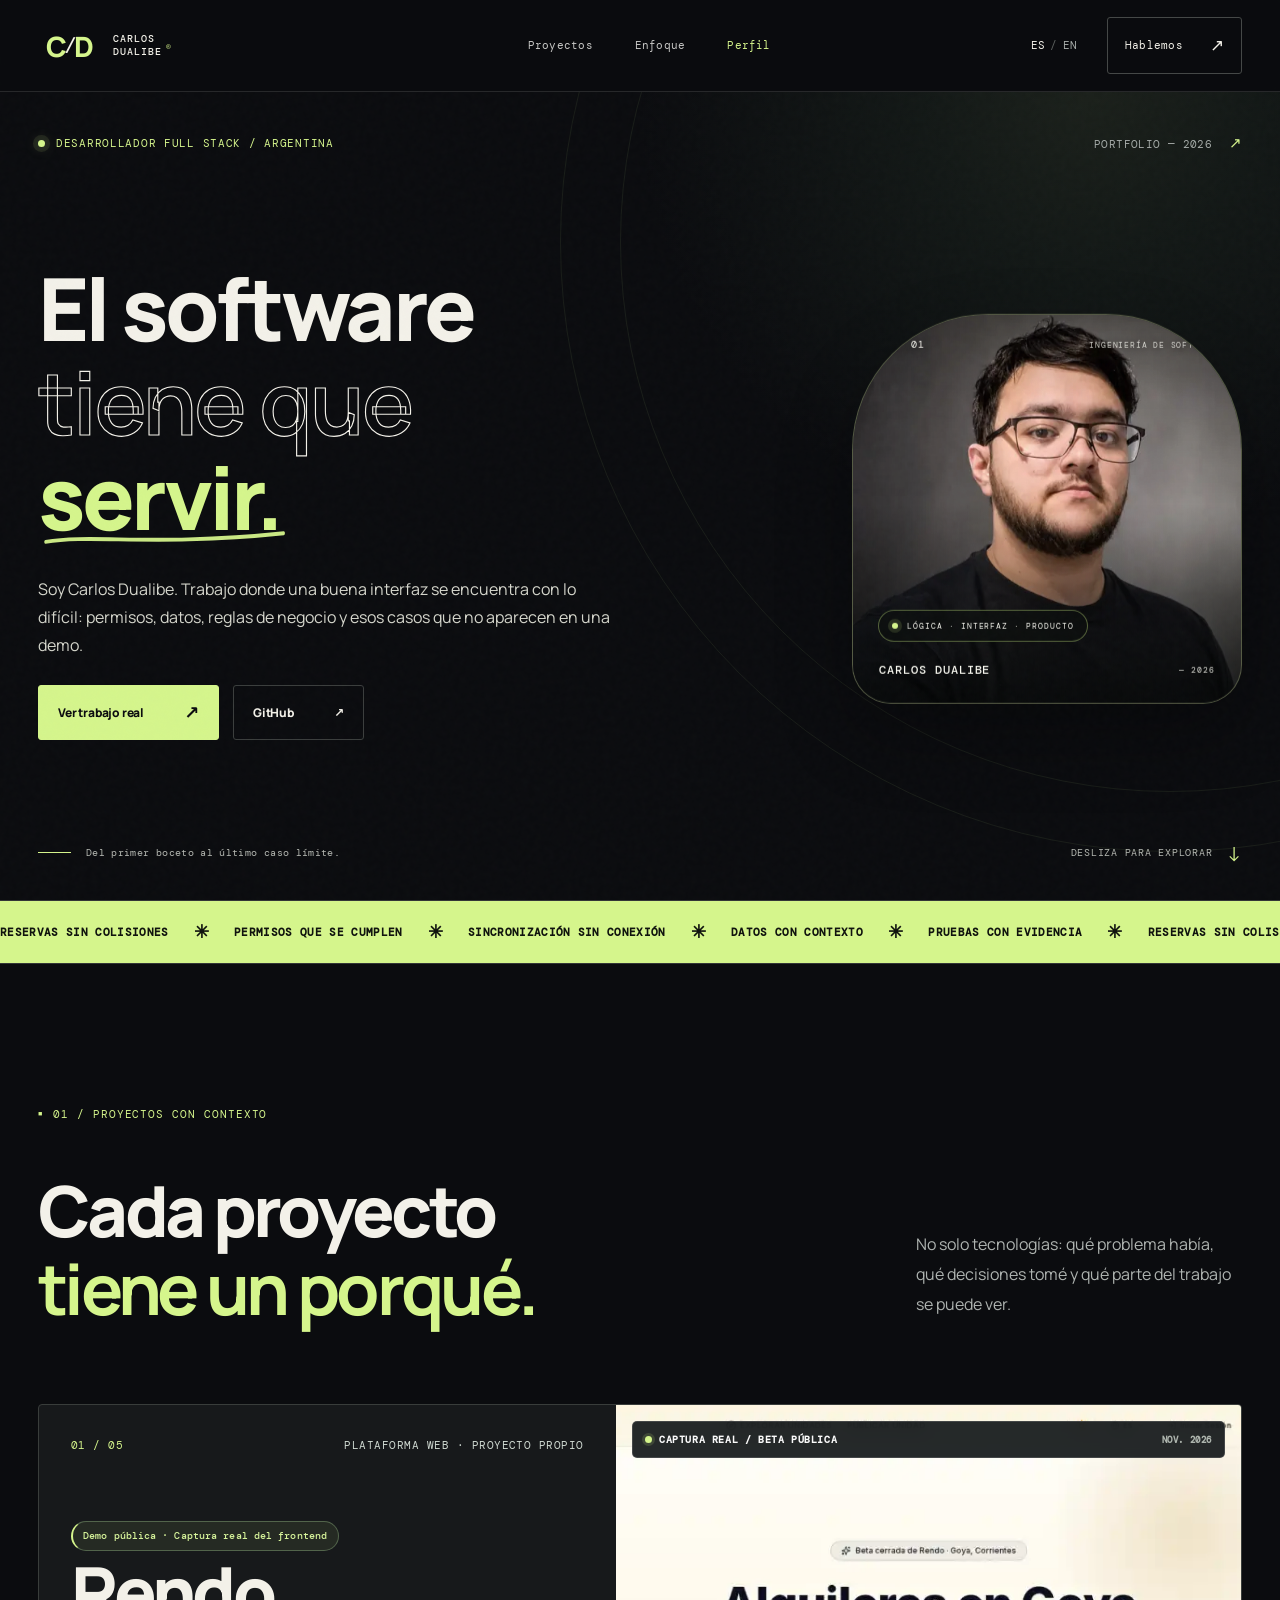
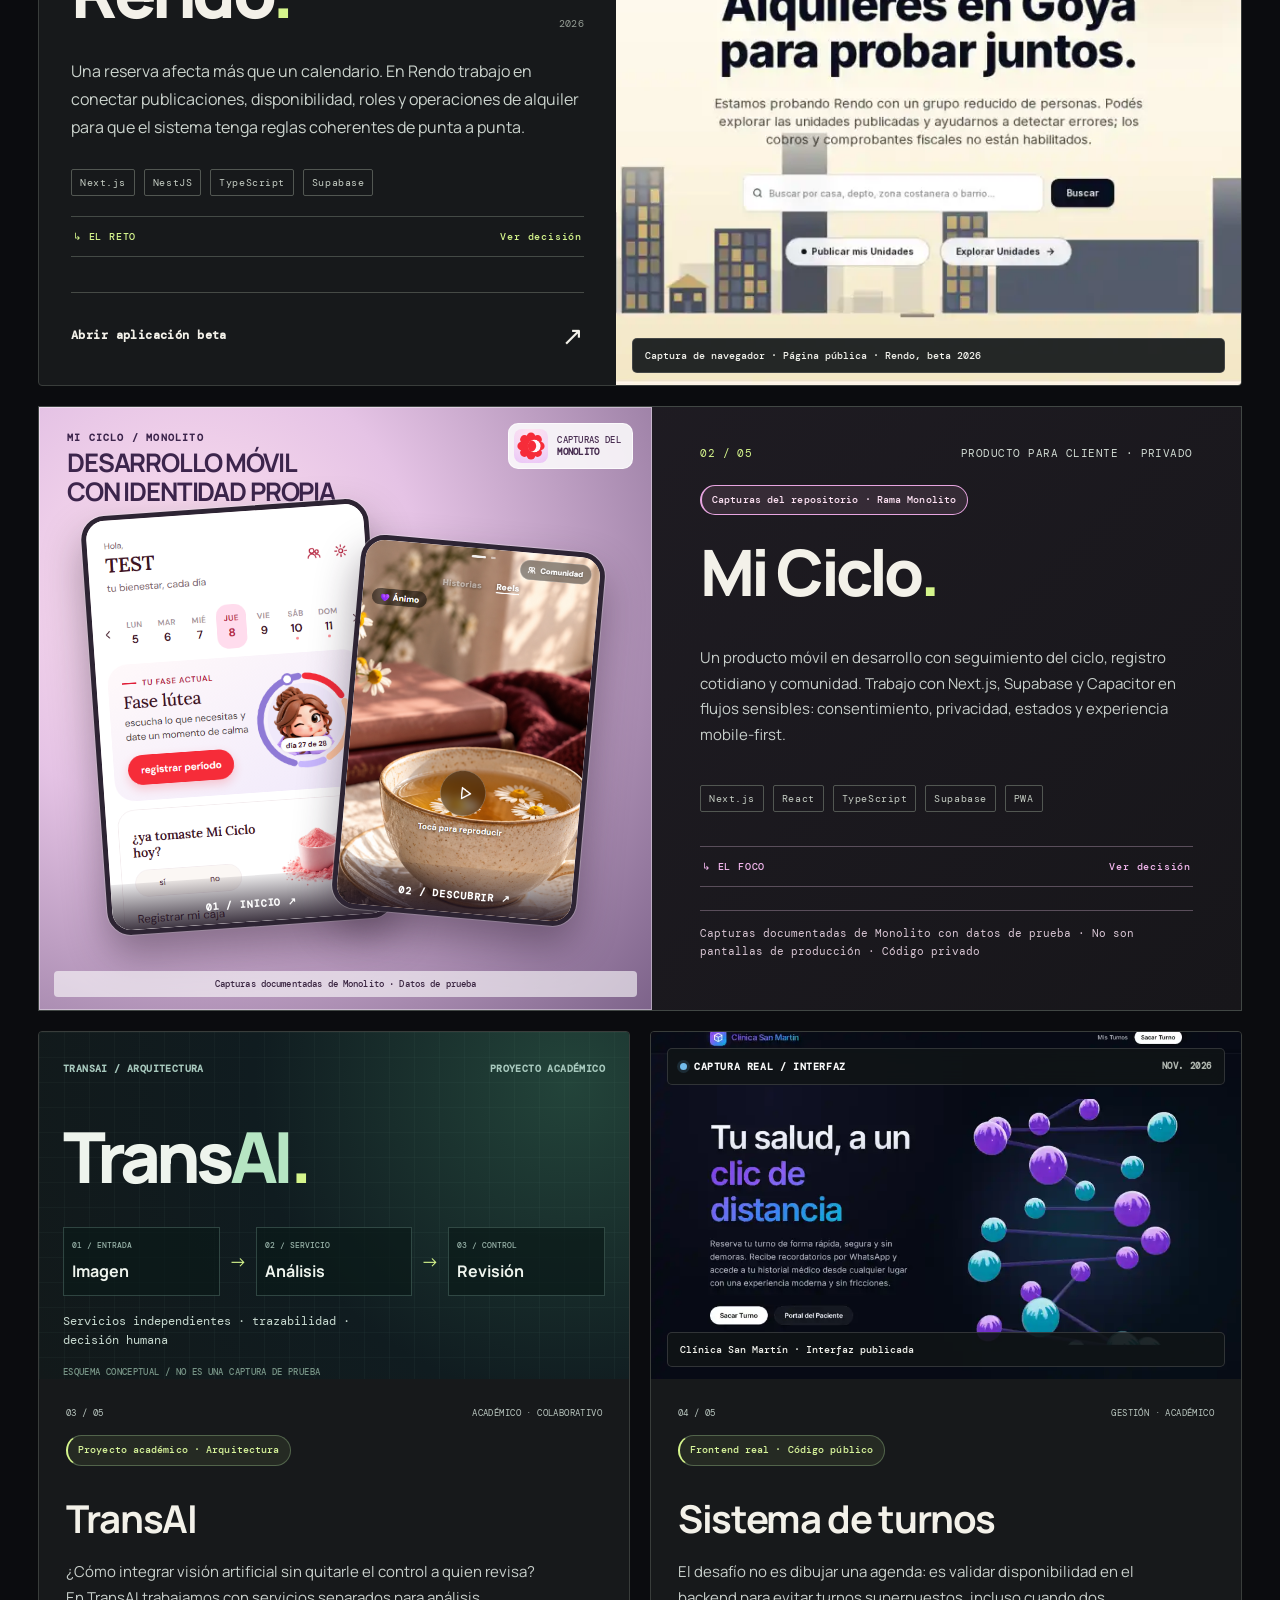
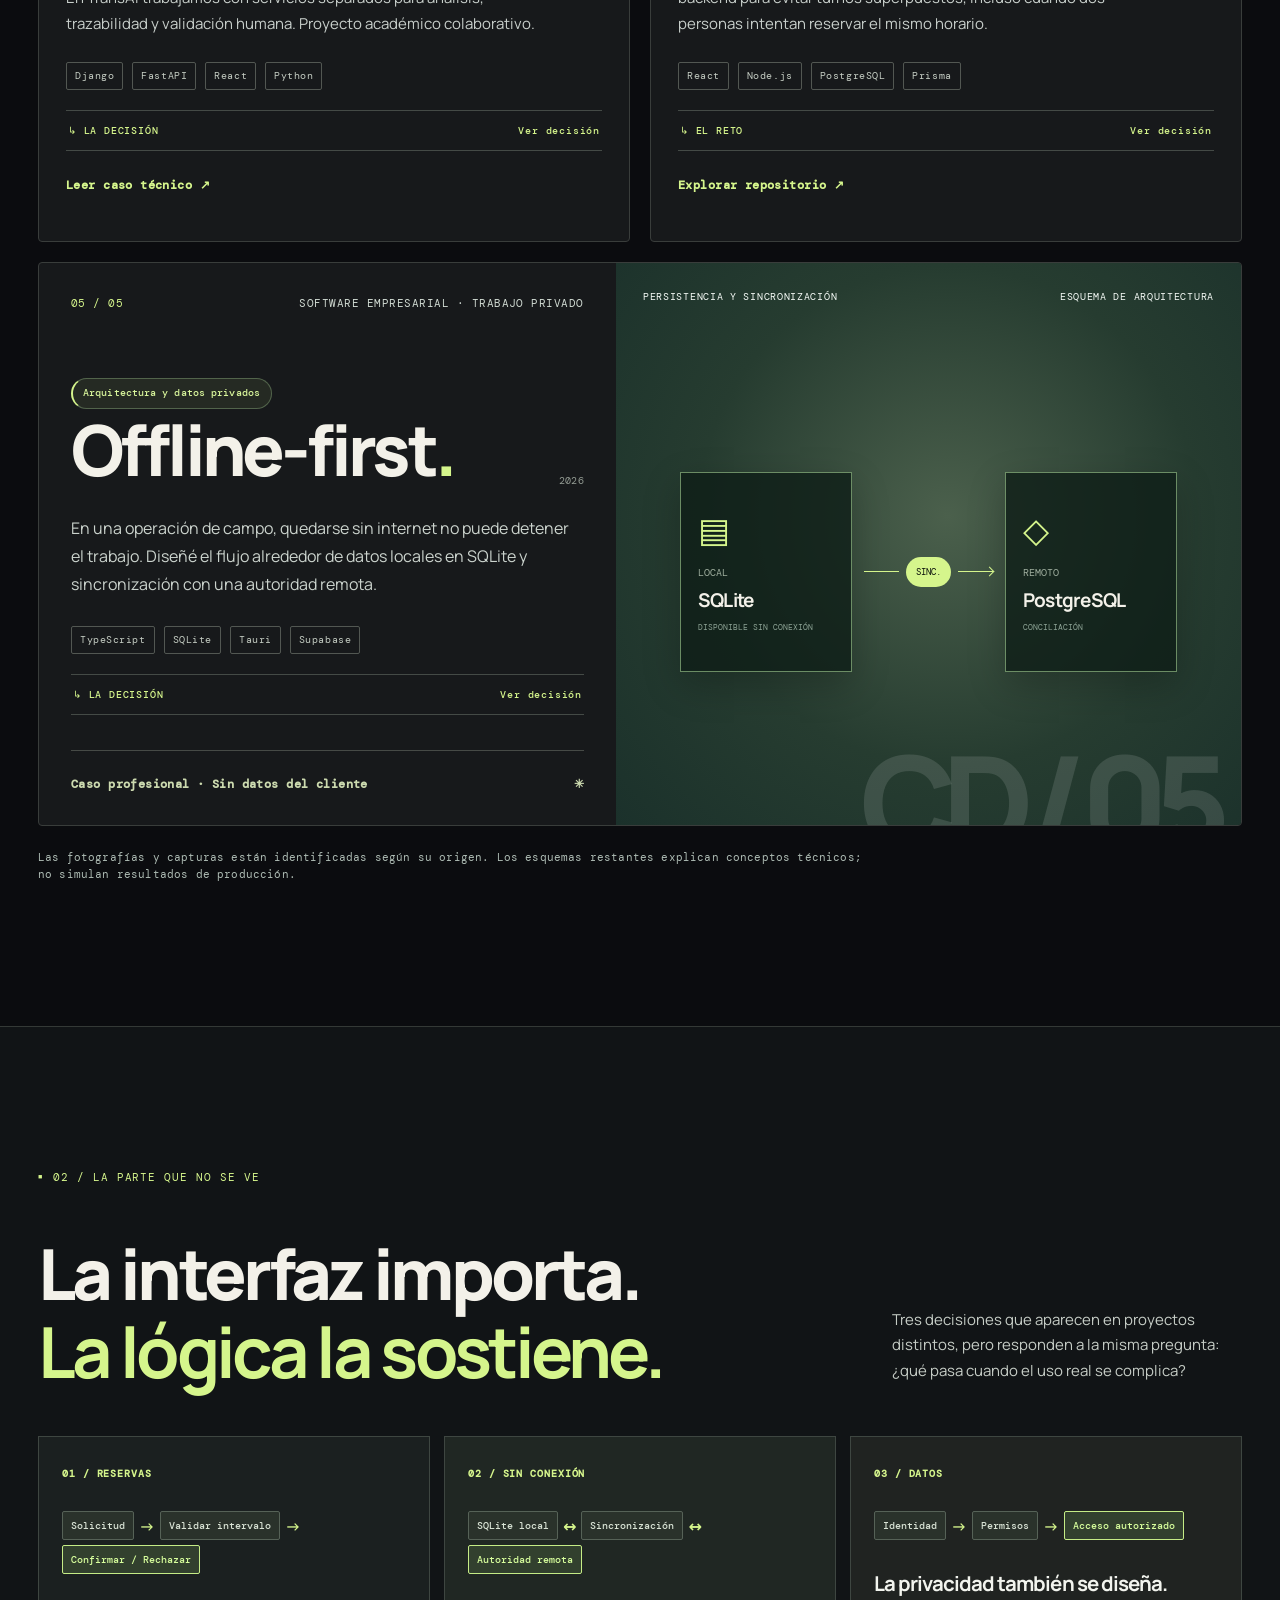
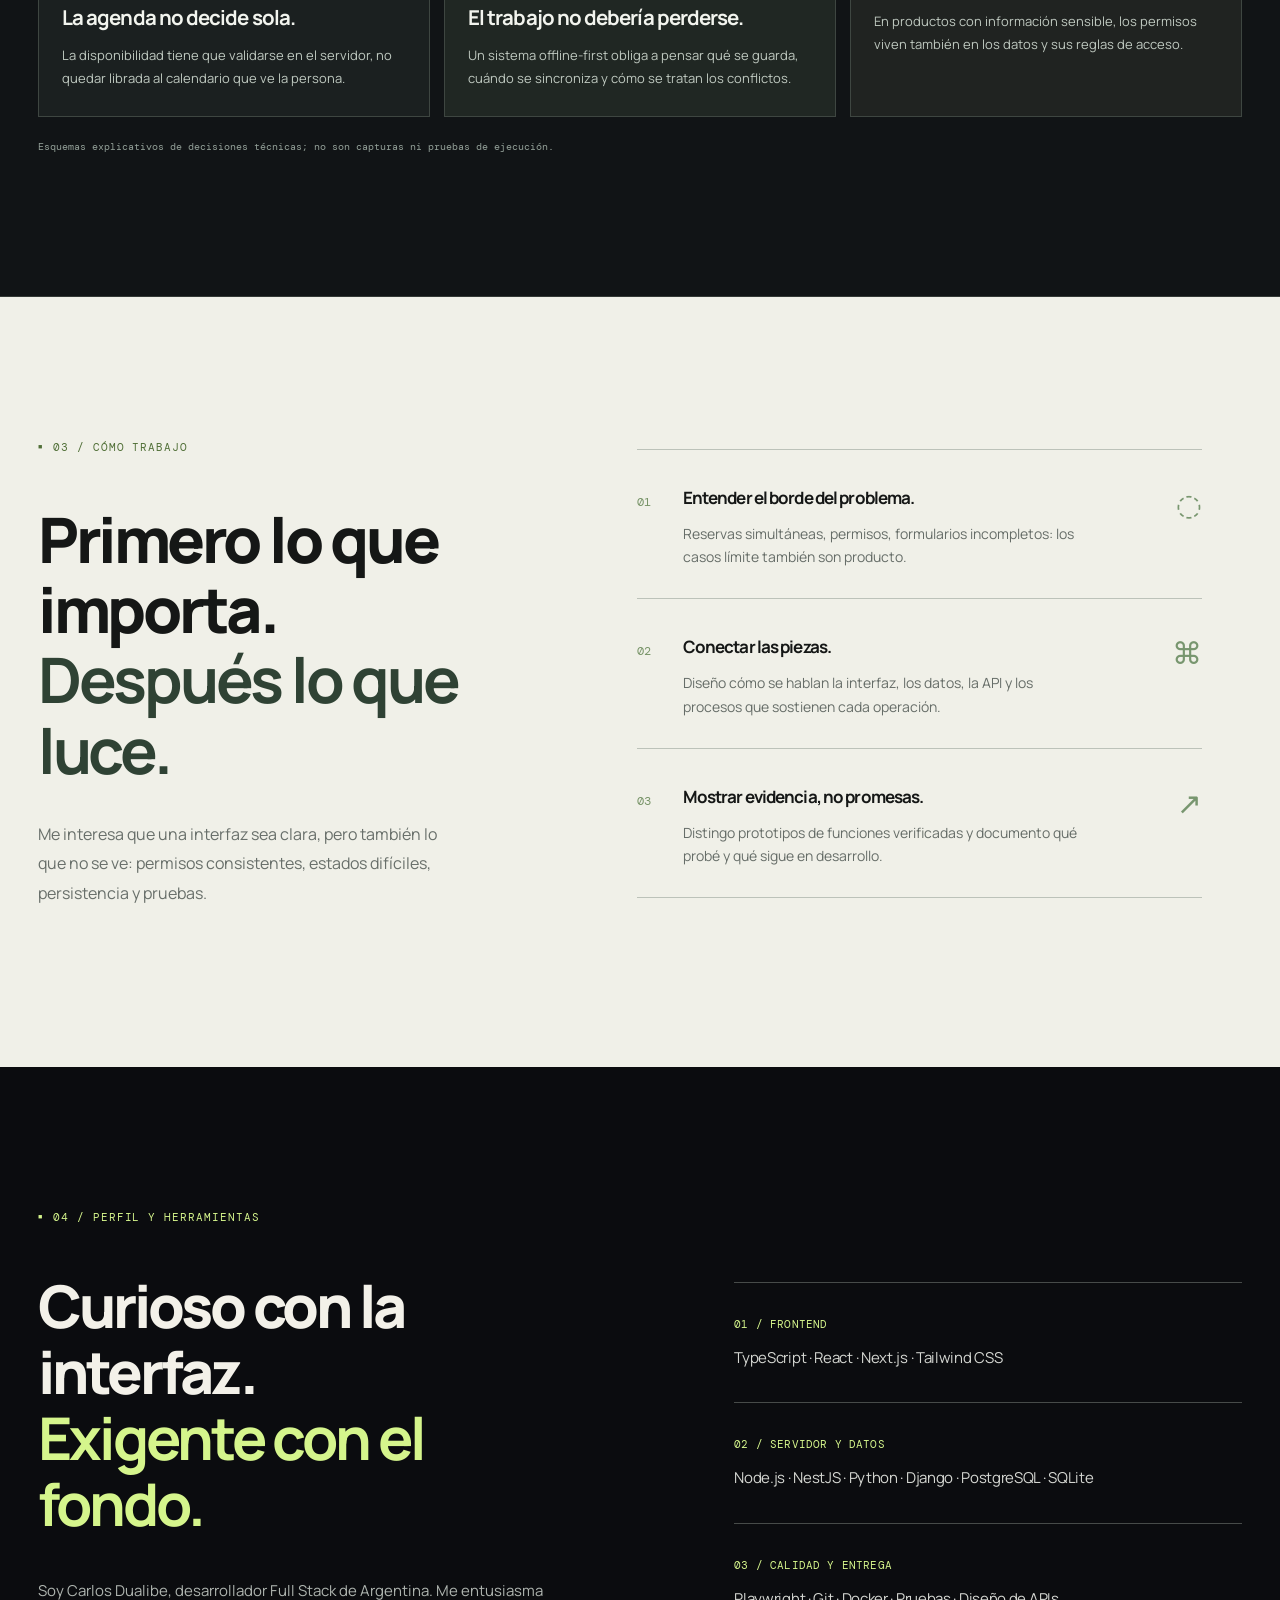
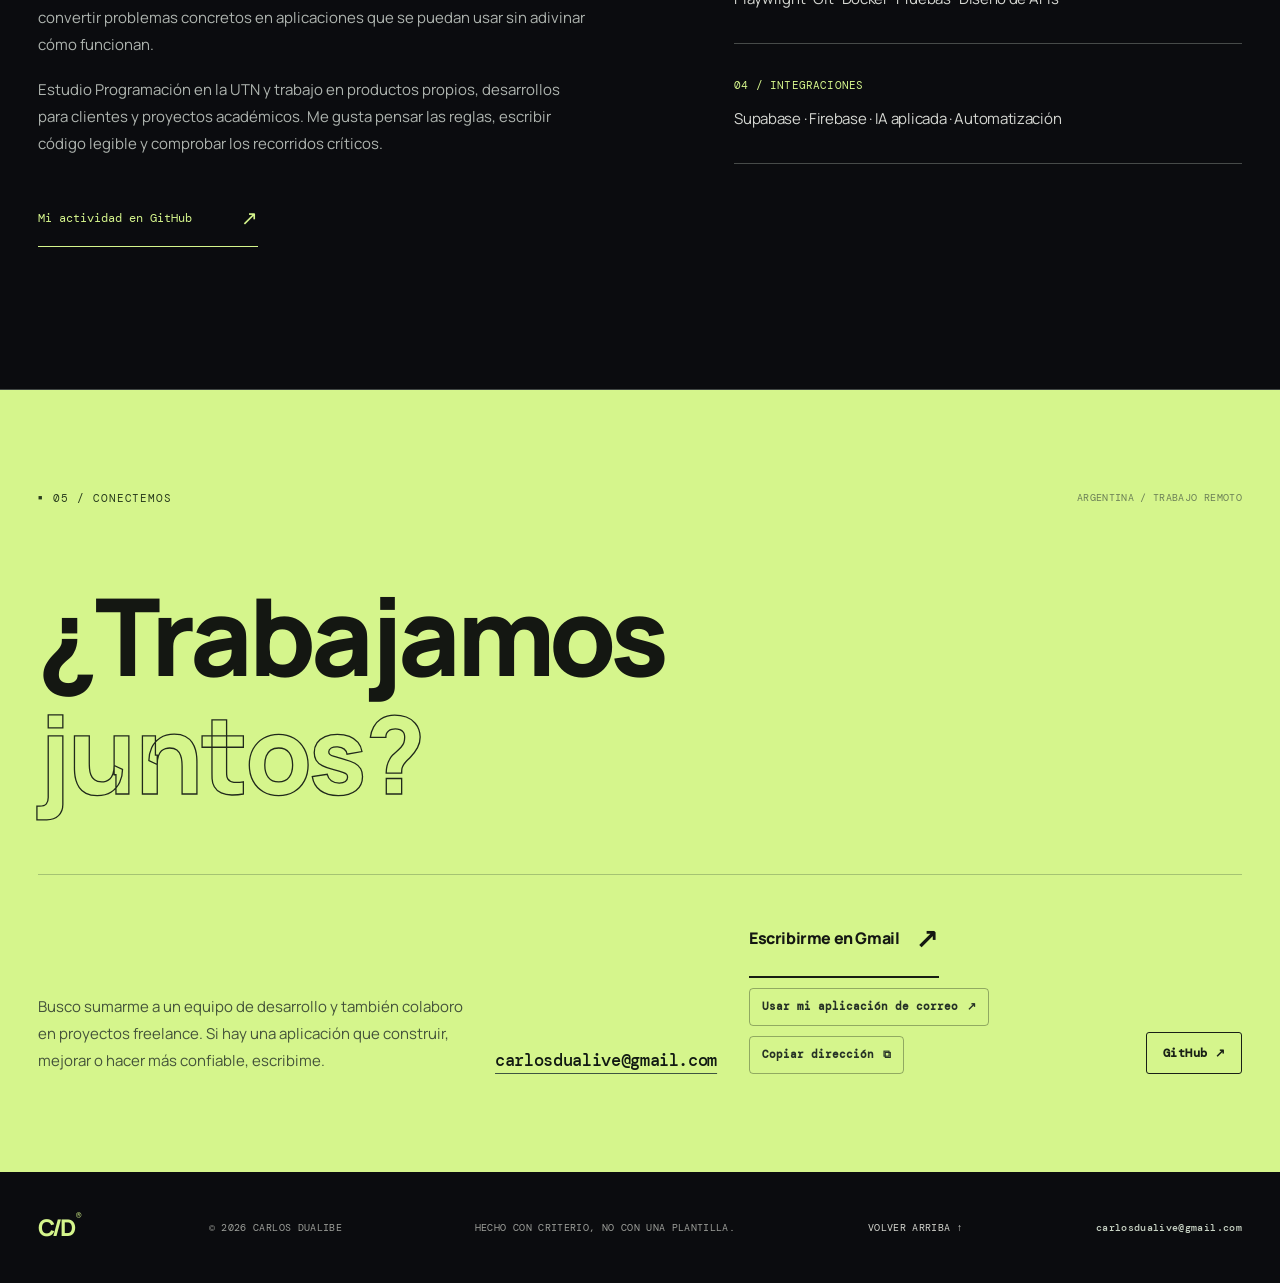
==== index.html @ 102178f0 "fix(contact): Gmail web compose with mail app and copy email fallbacks" ====
<!doctype html>
<html lang="es">
<head>
<meta charset="utf-8"/>
<meta content="width=device-width, initial-scale=1.0" name="viewport"/>
<meta content="#0b0c0f" name="theme-color"/>
<meta content="Carlos Dualibe — Desarrollador de software Full Stack. Diseño y construyo sistemas web, plataformas de negocio e integraciones de IA con atención a los detalles." name="description"/>
<meta content="website" property="og:type"/>
<meta content="es_AR" property="og:locale"/>
<meta content="Carlos Dualibe — Software, diseño y sistemas" property="og:title"/>
<meta content="Full Stack Developer. Transformo problemas complejos en productos digitales claros, sólidos y útiles." property="og:description"/>
<meta content="https://carlos-dualibe.vercel.app/assets/og-card.svg" property="og:image"/><meta content="Carlos Dualibe · Full Stack Developer" property="og:site_name"/><meta content="https://carlos-dualibe.vercel.app" property="og:url"/>
<meta content="summary_large_image" name="twitter:card"/>
<meta content="dark" name="color-scheme"/>
<title>Carlos Dualibe® — Desarrollador Full Stack</title>
<link href="/assets/favicon.svg" rel="icon" type="image/svg+xml"/>
<link href="https://fonts.googleapis.com" rel="preconnect"/>
<link crossorigin="" href="https://fonts.gstatic.com" rel="preconnect"/>
<link href="https://fonts.googleapis.com/css2?family=DM+Mono:wght@400;500&amp;family=Manrope:wght@400;500;600;700;800&amp;display=swap" rel="stylesheet"/>
<link href="/styles.css" rel="stylesheet"/>
<script type="application/ld+json">{"@context":"https://schema.org","@type":"Person","name":"Carlos Dualibe","jobTitle":"Desarrollador Full Stack","url":"https://carlos-dualibe.vercel.app","sameAs":["https://github.com/yttuD"],"knowsAbout":["TypeScript","React","Next.js","Node.js","Python","PostgreSQL","Automatización","Inteligencia artificial aplicada"],"email":"mailto:carlosdualive@gmail.com","description":"Desarrollador Full Stack en Argentina, disponible para empleo remoto y proyectos freelance."}</script>
<link href="https://carlos-dualibe.vercel.app" rel="canonical"/></head>
<body>
<a class="skip-link" data-i18n="a11y.skip" href="#main">Saltar al contenido</a>
<div aria-hidden="true" class="grain"></div>
<div aria-hidden="true" class="progress"><div id="progressFill"></div></div>
<header class="site-header" id="top">
<a aria-label="Carlos Dualibe, ir al inicio" data-i18n-aria-label="a11y.home" class="brand" href="#inicio"><span class="brand-glyph">C<span class="brand-cut">/</span>D</span><span class="brand-label">CARLOS<br/>DUALIBE<span class="brand-dot">®</span></span></a>
<nav aria-label="Navegación principal" data-i18n-aria-label="a11y.mainNav" class="desktop-nav"><a data-i18n="nav.work" href="#proyectos">Proyectos</a><a data-i18n="nav.approach" href="#enfoque">Enfoque</a><a data-i18n="nav.about" href="#perfil">Perfil</a></nav>
<div class="header-actions"><button aria-label="Switch language to English" class="lang-switch" id="languageToggle" type="button"><span id="currentLang">ES</span><span class="lang-divider">/</span><span id="otherLang">EN</span></button><a class="header-cta" href="#contacto"><span data-i18n="nav.contact">Hablemos</span><span aria-hidden="true">↗</span></a><button aria-controls="mobileNav" aria-expanded="false" aria-label="Abrir menú" class="mobile-menu" id="mobileToggle"><span></span><span></span></button></div>
<nav aria-label="Navegación móvil" data-i18n-aria-label="a11y.mobileNav" class="mobile-nav" id="mobileNav" inert=""><a data-i18n="nav.work" href="#proyectos">Proyectos</a><a data-i18n="nav.approach" href="#enfoque">Enfoque</a><a data-i18n="nav.about" href="#perfil">Perfil</a><a data-i18n="nav.contact" href="#contacto">Hablemos</a></nav>
</header>
<main id="main">
<section aria-labelledby="hero-title" class="hero" id="inicio">
<div aria-hidden="true" class="hero-background"><div class="radial-beam"></div><div class="orbital-line orbit-one"></div><div class="orbital-line orbit-two"></div></div>
<div class="hero-topline"><span class="eyebrow"><span class="signal-dot"></span><span data-i18n="hero.kicker">FULL STACK DEVELOPER / ARGENTINA</span></span><span class="hero-index">PORTFOLIO — 2026 <span class="line-decoration">↗</span></span></div>
<div class="hero-core">
<div class="hero-copy"><h1 id="hero-title"><span class="line-clip"><span data-i18n="hero.line1">El software</span></span><span class="line-clip"><span class="hollow" data-i18n="hero.line2">tiene que</span></span><span class="line-clip"><span class="highlight-word"><span data-i18n="hero.line3">servir.</span><svg aria-hidden="true" preserveaspectratio="none" viewbox="0 0 490 32"><path d="M5 19 C100 9 228 25 487 8"></path></svg></span></span></h1><p class="hero-description" data-i18n="hero.desc">Soy Carlos Dualibe. Trabajo donde una buena interfaz se encuentra con lo difícil: permisos, datos, reglas de negocio y esos casos que no aparecen en una demo.</p><div class="hero-buttons"><a class="button button-lime" href="#proyectos"><span data-i18n="hero.cta">Ver trabajo real</span><span aria-hidden="true" class="button-icon">↗</span></a><a class="button button-quiet" href="https://github.com/yttuD" rel="noopener noreferrer" target="_blank"><span>GitHub</span><span aria-hidden="true">↗</span></a></div></div>
<div aria-label="Retrato de Carlos Dualibe" data-i18n-aria-label="a11y.portrait" class="hero-art portrait-hero">
<div aria-hidden="true" class="portrait-grid"></div>
<img alt="Retrato profesional de Carlos Dualibe, con lentes y barba, sobre fondo gris oscuro" data-i18n-alt="a11y.portraitAlt" class="portrait-photo" decoding="async" fetchpriority="high" height="675" src="/assets/carlos-dualibe.webp" width="540"/>
<div aria-hidden="true" class="portrait-shade"></div>
<div class="portrait-id"><span>CD / 01</span><span data-i18n="hero.engineering">SOFTWARE ENGINEER</span></div>
<div class="portrait-tag"><span aria-hidden="true" class="portrait-tag-led"></span><span data-i18n="hero.portrait">LÓGICA · INTERFAZ · PRODUCTO</span></div>
<div class="portrait-index">CARLOS DUALIBE <span>— 2026</span></div>
</div>
</div>
<div class="hero-footer"><span class="hero-footnote"><span class="tiny-line"></span><span data-i18n="hero.footer">Del primer boceto al último caso límite.</span></span><a aria-label="Desplazarse a proyectos" data-i18n-aria-label="a11y.scroll" class="scroll-cue" href="#proyectos"><span data-i18n="hero.scroll">DESLIZA PARA EXPLORAR</span><span class="scroll-arrow">↓</span></a></div>
</section>
<div aria-label="Tecnologías y áreas" data-i18n-aria-label="a11y.ticker" class="ticker"><div aria-hidden="true" class="ticker-track"><span data-i18n="ticker.bookings">RESERVAS SIN COLISIONES</span><i>✳</i><span data-i18n="ticker.permissions">PERMISOS QUE SE CUMPLEN</span><i>✳</i><span data-i18n="ticker.offline">SINCRONIZACIÓN OFFLINE</span><i>✳</i><span data-i18n="ticker.context">DATOS CON CONTEXTO</span><i>✳</i><span data-i18n="ticker.evidence">PRUEBAS CON EVIDENCIA</span><i>✳</i><span data-i18n="ticker.bookings">RESERVAS SIN COLISIONES</span><i>✳</i><span data-i18n="ticker.permissions">PERMISOS QUE SE CUMPLEN</span><i>✳</i><span data-i18n="ticker.offline">SINCRONIZACIÓN OFFLINE</span><i>✳</i><span data-i18n="ticker.context">DATOS CON CONTEXTO</span><i>✳</i><span data-i18n="ticker.evidence">PRUEBAS CON EVIDENCIA</span></div></div>
<section aria-labelledby="work-title" class="section work-section" id="proyectos"><div class="section-heading" data-reveal=""><div class="section-overline"><span class="square-symbol">■</span> <span data-i18n="work.kicker">01 / PROYECTOS CON CONTEXTO</span></div><div class="section-title-row"><h2 data-i18n="work.title" id="work-title">Cada proyecto<br/><em>tiene un porqué.</em></h2><p class="section-lead" data-i18n="work.intro">No solo tecnologías: qué problema había, qué decisiones tomé y qué parte del trabajo se puede ver.</p></div></div>
<div class="project-list">
<article class="feature-project project-rendo" data-reveal=""><div class="project-editorial"><div class="project-meta"><span class="project-n">01 / 05</span><span class="project-type" data-i18n="rendo.type">PLATAFORMA WEB · PROYECTO PROPIO</span></div><div class="project-body"><div class="evidence-label" data-i18n="rendo.evidence">Demo pública · Captura real del frontend</div><div class="project-headline"><h3>Rendo<span class="project-period">.</span></h3><span class="project-year">2026</span></div><p class="project-summary" data-i18n="rendo.desc">Una reserva afecta más que un calendario. En Rendo trabajo en conectar publicaciones, disponibilidad, roles y operaciones de alquiler para que el sistema tenga reglas coherentes de punta a punta.</p><div class="chip-row"><span>Next.js</span><span>NestJS</span><span>TypeScript</span><span>Supabase</span></div><details class="case-note"><summary><span data-i18n="case.challenge">↳ EL RETO</span> <span data-i18n="case.inspect">Ver decisión</span></summary><p data-i18n="case.rendo">Un alquiler cambia la disponibilidad del anuncio, pero no debe ocultar la unidad del catálogo. El calendario, los permisos y la operación necesitan hablar el mismo idioma.</p></details></div><a class="project-link" href="https://rendo-beta-web.vercel.app/es" rel="noopener noreferrer" target="_blank"><span data-i18n="project.visit">Abrir aplicación beta</span><span aria-hidden="true" class="link-arrow">↗</span></a></div><figure aria-label="Captura auténtica de la portada pública de Rendo beta, noviembre de 2026" data-i18n-aria-label="a11y.rendoFigure" class="project-visual live-screen live-rendo">
<div class="screen-topbar"><span class="live-dot"></span> <span data-i18n="rendo.live">VISTA REAL / BETA PÚBLICA</span> <span class="screen-date"><span data-i18n="screen.date">NOV 2026</span></span></div>
<a aria-label="Visitar la aplicación pública Rendo beta" data-i18n-aria-label="a11y.rendoLink" href="https://rendo-beta-web.vercel.app/es" rel="noopener noreferrer" target="_blank"><img alt="Captura de la portada de la beta pública de Rendo, plataforma de alquileres y propiedades" data-i18n-alt="a11y.rendoAlt" decoding="async" height="625" loading="lazy" src="/assets/rendo-beta-live.webp" width="1000"/></a>
<figcaption><span data-i18n="rendo.figcaption">Captura de navegador · Página pública ·</span> <span data-i18n="rendo.beta">Rendo, beta 2026</span></figcaption>
</figure></article>
<article class="wellness-feature" data-reveal=""><div aria-label="Dos capturas de interfaz de Mi Ciclo tomadas de la rama Monolito, no del prototipo anterior" data-i18n-aria-label="a11y.wellnessFigure" class="wellness-visual monolito-stage">
<div aria-hidden="true" class="monolito-backdrop"><span data-i18n="wellness.monolito">MI CICLO / MONOLITO</span><strong data-i18n="wellness.backdropTitle">DESARROLLO MÓVIL<br/>CON IDENTIDAD PROPIA</strong></div>
<a aria-label="Abrir captura real del inicio de Mi Ciclo en Monolito" data-i18n-aria-label="a11y.wellnessHome" class="monolito-device device-primary" href="/assets/mi-ciclo-monolito-home.png" rel="noopener noreferrer" target="_blank"><img alt="Captura del inicio de Mi Ciclo en la rama Monolito con fase del ciclo, registro diario y secciones de bienestar (datos de prueba)" data-i18n-alt="a11y.wellnessAlt" decoding="async" height="2000" loading="lazy" src="/assets/mi-ciclo-monolito-home.png" width="390"/><span class="screen-caption" data-i18n="wellness.screenHome">01 / INICIO ↗</span></a>
<a aria-label="Abrir captura real de la pantalla Descubrir de Mi Ciclo en Monolito" data-i18n-aria-label="a11y.wellnessDiscover" class="monolito-device device-secondary" href="/assets/mi-ciclo-monolito-descubrir.png" rel="noopener noreferrer" target="_blank"><img alt="Pantalla Descubrir de Mi Ciclo con un reel visual y navegación inferior" data-i18n-alt="a11y.wellnessDiscoverAlt" decoding="async" height="844" loading="lazy" src="/assets/mi-ciclo-monolito-descubrir.png" width="390"/><span class="screen-caption" data-i18n="wellness.screenDiscover">02 / DESCUBRIR ↗</span></a>
<div class="monolito-emblem"><img alt="" height="40" src="/assets/mi-ciclo-icon.svg" width="40"/><span><span data-i18n="wellness.photoLabel">CAPTURAS DEL</span><br/><b>MONOLITO</b></span></div>
<div class="monolito-caption" data-i18n="wellness.caption">Capturas documentadas de Monolito · Datos de prueba</div>
</div>
<div class="wellness-editorial"><div class="project-meta"><span class="project-n">02 / 05</span><span class="project-type" data-i18n="wellness.type">PRODUCTO PARA CLIENTE · PRIVADO</span></div><div class="evidence-label" data-i18n="wellness.evidence">Capturas del repositorio · Rama Monolito</div><h3 data-i18n="wellness.title">Mi Ciclo</h3><p data-i18n="wellness.desc">Un producto móvil en desarrollo con seguimiento del ciclo, registro cotidiano y comunidad. Trabajo con Next.js, Supabase y Capacitor en flujos sensibles: consentimiento, privacidad, estados y experiencia mobile-first.</p><div class="chip-row"><span>Next.js</span><span>React</span><span>TypeScript</span><span>Supabase</span><span>PWA</span></div><details class="case-note"><summary><span data-i18n="case.focus">↳ EL FOCO</span> <span data-i18n="case.inspect">Ver decisión</span></summary><p data-i18n="case.wellness">La experiencia móvil debe ser cálida, pero también respetar privacidad, consentimientos y la diferencia entre estimaciones del ciclo y diagnósticos.</p></details><p class="wellness-privacy" data-i18n="wellness.privacy">Capturas guardadas en Monolito con datos de prueba · No son pantallas de producción · Código privado</p></div>
</article><div class="project-split"><article class="compact-project project-transai" data-reveal=""><div aria-label="Diagrama explicativo de la arquitectura de TransAI: entrada visual, análisis y revisión humana; no es un resultado de detección" data-i18n-aria-label="a11y.transaiDiagram" class="compact-visual transai-architecture" role="img">
<div class="architecture-top"><span data-i18n="transai.archLabel">TRANSAI / ARQUITECTURA</span><span data-i18n="transai.academic">PROYECTO ACADÉMICO</span></div>
<div class="architecture-brand">Trans<span>AI</span><i>.</i></div>
<div class="architecture-flow"><div><small data-i18n="transai.inputLabel">01 / ENTRADA</small><strong data-i18n="transai.input">Imagen</strong></div><span aria-hidden="true">→</span><div><small data-i18n="transai.serviceLabel">02 / SERVICIO</small><strong data-i18n="transai.analysis">Análisis</strong></div><span aria-hidden="true">→</span><div><small data-i18n="transai.reviewLabel">03 / CONTROL</small><strong data-i18n="transai.review">Revisión</strong></div></div>
<p data-i18n="transai.archDesc">Servicios independientes · trazabilidad · decisión humana</p>
<span class="architecture-footer" data-i18n="transai.archFooter">ESQUEMA CONCEPTUAL / SIN CAPTURAS DE PRUEBA</span>
</div><div class="compact-copy"><div class="project-meta"><span>03 / 05</span><span data-i18n="transai.type">ACADÉMICO · COLABORATIVO</span></div><div class="evidence-label" data-i18n="transai.evidence">Proyecto académico · Arquitectura</div><h3>TransAI</h3><p data-i18n="transai.desc">¿Cómo integrar visión artificial sin quitarle el control a quien revisa? En TransAI trabajamos con servicios separados para análisis, trazabilidad y validación humana. Proyecto académico colaborativo.</p><div class="chip-row"><span>Django</span><span>FastAPI</span><span>React</span><span>Python</span></div><details class="case-note"><summary><span data-i18n="case.choice">↳ LA DECISIÓN</span> <span data-i18n="case.inspect">Ver decisión</span></summary><p data-i18n="case.transai">Separar la inspección automatizada de la revisión humana y conservar trazabilidad del resultado, sin presentar las imágenes de ensayo como predicciones.</p></details><a class="mini-link" data-i18n="project.private" href="https://github.com/yttuD/Portfolio/blob/main/docs/CASE_STUDIES.md#transai" rel="noopener noreferrer" target="_blank">Leer caso técnico ↗</a></div></article>
<article class="compact-project project-turnos" data-reveal=""><figure aria-label="Captura auténtica del frontend público del sistema de turnos, noviembre de 2026" data-i18n-aria-label="a11y.turnosFigure" class="compact-visual live-screen live-turnos">
<div class="screen-topbar"><span class="live-dot"></span> <span data-i18n="turnos.live">VISTA REAL / FRONTEND</span> <span class="screen-date"><span data-i18n="screen.date">NOV 2026</span></span></div>
<a aria-label="Abrir la demostración pública del sistema de turnos" data-i18n-aria-label="a11y.turnosLink" href="https://clinica-san-martin-tpi-self.vercel.app/" rel="noopener noreferrer" target="_blank"><img alt="Captura de la interfaz real del sistema de turnos Clínica San Martín: portada oscura, texto de reserva y visualización tridimensional" data-i18n-alt="a11y.turnosAlt" decoding="async" height="625" loading="lazy" src="/assets/turnos-frontend-live.webp" width="1000"/></a>
<figcaption data-i18n="turnos.caption">Clínica San Martín · Frontend desplegado</figcaption>
</figure><div class="compact-copy"><div class="project-meta"><span>04 / 05</span><span data-i18n="turnos.type">GESTIÓN · ACADÉMICO</span></div><div class="evidence-label" data-i18n="turnos.evidence">Frontend real · Código público</div><h3 data-i18n="turnos.title">Sistema de turnos</h3><p data-i18n="turnos.desc">El desafío no es dibujar una agenda: es validar disponibilidad en el backend para evitar turnos superpuestos, incluso cuando dos personas intentan reservar el mismo horario.</p><div class="chip-row"><span>React</span><span>Node.js</span><span>PostgreSQL</span><span>Prisma</span></div><details class="case-note"><summary><span data-i18n="case.challenge">↳ EL RETO</span> <span data-i18n="case.inspect">Ver decisión</span></summary><p data-i18n="case.turnos">No basta con mostrar espacios libres: el servidor debe rechazar una reserva cuando existe un solapamiento con otro turno.</p></details><a class="mini-link" href="https://github.com/yttuD/clinica-san-martin-tpi" rel="noopener noreferrer" target="_blank"><span data-i18n="project.code">Explorar repositorio</span> ↗</a></div></article></div>
<article class="feature-project project-offline" data-reveal=""><div class="project-editorial"><div class="project-meta"><span class="project-n">05 / 05</span><span class="project-type" data-i18n="offline.type">SOFTWARE EMPRESARIAL · TRABAJO PRIVADO</span></div><div class="project-body"><div class="evidence-label" data-i18n="offline.evidence">Arquitectura y datos privados</div><div class="project-headline"><h3 data-i18n="offline.title">Offline-first<span class="project-period">.</span></h3><span class="project-year">2026</span></div><p class="project-summary" data-i18n="offline.desc">En una operación de campo, quedarse sin internet no puede detener el trabajo. Diseñé el flujo alrededor de datos locales en SQLite y sincronización con una autoridad remota.</p><div class="chip-row"><span>TypeScript</span><span>SQLite</span><span>Tauri</span><span>Supabase</span></div><details class="case-note"><summary><span data-i18n="case.choice">↳ LA DECISIÓN</span> <span data-i18n="case.inspect">Ver decisión</span></summary><p data-i18n="case.offline">Guardar el trabajo localmente y tratar la reconciliación remota como un problema de integridad de datos, no como un botón de actualizar.</p></details></div><span class="project-link private-project-link"><span data-i18n="offline.privacy">Caso profesional · Sin datos del cliente</span><span aria-hidden="true">✳</span></span></div><div aria-label="Diagrama conceptual de sincronización offline-first" data-i18n-aria-label="a11y.offlineDiagram" class="project-visual visual-offline"><div class="visual-caption"><span data-i18n="offline.topLabel">PERSISTENCIA Y SINCRONIZACIÓN</span><span data-i18n="offline.diagramLabel">ESQUEMA DE ARQUITECTURA</span></div><div class="sync-diagram"><div class="sync-node node-local"><div class="node-icon">▤</div><span>LOCAL</span><b>SQLite</b><small data-i18n="offline.available">AVAILABLE OFFLINE</small></div><div class="sync-arrows"><span class="sync-line"></span><span class="sync-pill" data-i18n="offline.sync">SYNC</span><span class="sync-line"></span></div><div class="sync-node node-cloud"><div class="node-icon">◇</div><span data-i18n="offline.remote">REMOTE</span><b>PostgreSQL</b><small data-i18n="offline.reconciliation">RECONCILIATION</small></div></div><div class="visual-watermark">CD / 05</div></div></article></div>
<p class="work-disclaimer" data-i18n="work.disclaimer">Las fotografías y capturas están identificadas según su origen. Los esquemas restantes explican conceptos técnicos; no simulan resultados de producción.</p>
</section>
<section aria-labelledby="decisions-title" class="engineering-notes section" id="decisiones">
<div class="section-overline" data-reveal=""><span class="square-symbol">■</span> <span data-i18n="decisions.kicker">02 / LA PARTE QUE NO SE VE</span></div>
<div class="engineering-header" data-reveal=""><h2 data-i18n="decisions.title" id="decisions-title">La interfaz importa.<br/><em>La lógica la sostiene.</em></h2><p data-i18n="decisions.intro">Tres decisiones que aparecen en proyectos distintos, pero responden a la misma pregunta: ¿qué pasa cuando el uso real se complica?</p></div>
<div class="decision-grid">
<article class="decision-card" data-reveal=""><span class="decision-index" data-i18n="decision.bookingsIndex">01 / RESERVAS</span><div class="decision-diagram"><span data-i18n="decision.request">Solicitud</span><b>→</b><span data-i18n="decision.check">Validar intervalo</span><b>→</b><strong data-i18n="decision.confirm">Confirmar / Rechazar</strong></div><h3 data-i18n="decisions.one.title">La agenda no decide sola.</h3><p data-i18n="decisions.one.desc">La disponibilidad tiene que validarse en el servidor, no quedar librada al calendario que ve la persona.</p></article>
<article class="decision-card" data-reveal=""><span class="decision-index" data-i18n="decision.offlineIndex">02 / SIN CONEXIÓN</span><div class="decision-diagram"><span data-i18n="decision.localDB">SQLite local</span><b>↔</b><span data-i18n="decision.sync">Sincronización</span><b>↔</b><strong data-i18n="decision.remoteDB">Autoridad remota</strong></div><h3 data-i18n="decisions.two.title">El trabajo no debería perderse.</h3><p data-i18n="decisions.two.desc">Un sistema offline-first obliga a pensar qué se guarda, cuándo se sincroniza y cómo se tratan los conflictos.</p></article>
<article class="decision-card" data-reveal=""><span class="decision-index" data-i18n="decision.dataIndex">03 / DATOS</span><div class="decision-diagram"><span data-i18n="decision.identity">Identidad</span><b>→</b><span data-i18n="decision.permissions">Permisos</span><b>→</b><strong data-i18n="decision.authorized">Acceso autorizado</strong></div><h3 data-i18n="decisions.three.title">La privacidad también se diseña.</h3><p data-i18n="decisions.three.desc">En productos con información sensible, los permisos viven también en los datos y sus reglas de acceso.</p></article>
</div>
<p class="decision-footnote" data-i18n="decisions.note">Esquemas explicativos de decisiones técnicas; no son capturas ni pruebas de ejecución.</p>
</section><section aria-labelledby="approach-title" class="section approach-section" id="enfoque"><div class="approach-heading" data-reveal=""><div class="section-overline"><span class="square-symbol">■</span> <span data-i18n="approach.kicker">03 / CÓMO TRABAJO</span></div><h2 data-i18n="approach.title" id="approach-title">Primero lo que importa.<br/><em>Después lo que luce.</em></h2><p data-i18n="approach.desc">Me interesa que una interfaz sea clara, pero también lo que no se ve: permisos consistentes, estados difíciles, persistencia y pruebas.</p></div><div class="principles"><div class="principle" data-reveal=""><span class="principle-no">01</span><div class="principle-content"><h3 data-i18n="approach.one.title">Entender el borde del problema.</h3><p data-i18n="approach.one.desc">Reservas simultáneas, permisos, formularios incompletos: los casos límite también son producto.</p></div><span aria-hidden="true" class="principle-symbol">◌</span></div><div class="principle" data-reveal=""><span class="principle-no">02</span><div class="principle-content"><h3 data-i18n="approach.two.title">Conectar las piezas.</h3><p data-i18n="approach.two.desc">Diseño cómo se hablan la interfaz, los datos, la API y los procesos que sostienen cada operación.</p></div><span aria-hidden="true" class="principle-symbol">⌘</span></div><div class="principle" data-reveal=""><span class="principle-no">03</span><div class="principle-content"><h3 data-i18n="approach.three.title">Mostrar evidencia, no promesas.</h3><p data-i18n="approach.three.desc">Distingo prototipos de funciones verificadas y documento qué probé y qué sigue en desarrollo.</p></div><span aria-hidden="true" class="principle-symbol">↗</span></div></div></section>
<section aria-labelledby="profile-title" class="section profile-section" id="perfil"><div class="section-overline" data-reveal=""><span class="square-symbol">■</span> <span data-i18n="about.kicker">04 / PERFIL Y HERRAMIENTAS</span></div><div class="profile-grid"><div class="profile-left" data-reveal=""><h2 data-i18n="about.title" id="profile-title">Curioso con la interfaz.<br/><em>Exigente con el fondo.</em></h2><p data-i18n="about.p1">Soy Carlos Dualibe, desarrollador Full Stack de Argentina. Me entusiasma convertir problemas concretos en aplicaciones que se puedan usar sin adivinar cómo funcionan.</p><p data-i18n="about.p2">Estudio Programación en la UTN y trabajo en productos propios, desarrollos para clientes y proyectos académicos. Me gusta pensar las reglas, escribir código legible y comprobar los recorridos críticos.</p><a class="underlined-link" href="https://github.com/yttuD" rel="noopener noreferrer" target="_blank"><span data-i18n="about.github">Mi actividad en GitHub</span><span>↗</span></a></div><div class="toolset" data-reveal=""><div class="tool-group"><span class="tool-group-title" data-i18n="skills.frontend">01 / FRONTEND</span><p>TypeScript · React · Next.js · Tailwind CSS</p></div><div class="tool-group"><span class="tool-group-title" data-i18n="skills.backend">02 / BACKEND &amp; DATA</span><p>Node.js · NestJS · Python · Django · PostgreSQL · SQLite</p></div><div class="tool-group"><span class="tool-group-title" data-i18n="skills.quality">03 / QUALITY &amp; DELIVERY</span><p data-i18n="skills.testing">Playwright · Git · Docker · Testing · API Design</p></div><div class="tool-group"><span class="tool-group-title" data-i18n="skills.integrations">04 / INTEGRATIONS</span><p data-i18n="skills.tools">Supabase · Firebase · IA aplicada · Automatización</p></div></div></div></section>
<section aria-labelledby="contact-title" class="contact-section" id="contacto"><div class="contact-top" data-reveal=""><span class="section-overline"><span class="square-symbol">■</span> <span data-i18n="contact.kicker">05 / CONECTEMOS</span></span><span class="contact-coordinate" data-i18n="contact.location">BASED IN ARGENTINA / REMOTE</span></div><h2 data-reveal="" id="contact-title"><span data-i18n="contact.line1">¿Trabajamos</span><br/><span class="contact-line-2" data-i18n="contact.line2">juntos?</span></h2><div class="contact-bottom" data-reveal=""><p data-i18n="contact.desc">Busco sumarme a un equipo de desarrollo y también colaboro en proyectos freelance. Si hay una aplicación que construir, mejorar o hacer más confiable, escribime.</p><a class="visible-email" href="mailto:carlosdualive@gmail.com">carlosdualive@gmail.com</a><div class="email-action-group">
<a class="contact-link" href="https://mail.google.com/mail/?view=cm&amp;fs=1&amp;to=carlosdualive%40gmail.com" target="_blank" rel="noopener noreferrer"><span data-i18n="contact.cta">Escribirme en Gmail</span><span aria-hidden="true">↗</span></a>
<div class="email-alternatives"><a class="email-option" href="mailto:carlosdualive@gmail.com"><span data-i18n="contact.openApp">Usar mi aplicación de correo</span><span aria-hidden="true">↗</span></a><button class="email-option copy-email" id="copyEmailButton" type="button"><span data-i18n="contact.copy">Copiar dirección</span><span aria-hidden="true">⧉</span></button></div>
<span class="email-copy-status" id="emailCopyStatus" role="status" aria-live="polite" aria-atomic="true"></span>
</div><a class="secondary-profile-link" href="https://github.com/yttuD" rel="noopener noreferrer" target="_blank">GitHub ↗</a></div></section>
</main>
<footer class="site-footer"><a aria-label="Volver arriba" data-i18n-aria-label="a11y.footerTop" class="footer-brand" href="#inicio">C/D<span>®</span></a><span>© <span id="year">2026</span> CARLOS DUALIBE</span><span class="footer-note" data-i18n="footer.note">HECHO CON CRITERIO, NO CON UNA PLANTILLA.</span><a class="footer-top" data-i18n="footer.top" href="#top">VOLVER ARRIBA ↑</a><a class="footer-email" href="mailto:carlosdualive@gmail.com">carlosdualive@gmail.com</a></footer>
<script defer="" src="/app.js"></script>
</body>
</html>
---- styles.css ----
:root{--bg:#0b0c0f;--bg-2:#121418;--fg:#f3f1e9;--muted:#a2a4a4;--faint:#6c7071;--line:#2c2e31;--lime:#d5f58c;--charcoal:#191b1e;--mono:'DM Mono',ui-monospace,SFMono-Regular,Consolas,monospace;--sans:'Manrope',system-ui,-apple-system,BlinkMacSystemFont,'Segoe UI',sans-serif;--wrap:min(1420px,calc(100vw - 104px))}*{box-sizing:border-box}html{scroll-behavior:smooth;scroll-padding-top:84px}body{margin:0;overflow-x:clip;background:var(--bg);color:var(--fg);font-family:var(--sans);line-height:1.5;-webkit-font-smoothing:antialiased}::selection{background:var(--lime);color:var(--bg)}button,input{font:inherit}a{color:inherit;text-decoration:none}a,button{-webkit-tap-highlight-color:transparent}a:focus-visible,button:focus-visible{outline:2px solid var(--lime);outline-offset:5px}button{cursor:pointer}.skip-link{position:fixed;z-index:1000;top:-90px;left:18px;background:var(--lime);color:#0c0d0c;padding:12px 16px;border-radius:8px;font-weight:700}.skip-link:focus{top:18px}.grain{position:fixed;inset:0;pointer-events:none;opacity:.09;z-index:80;background-image:url("data:image/svg+xml,%3Csvg viewBox='0 0 200 200' xmlns='http://www.w3.org/2000/svg'%3E%3Cfilter id='n'%3E%3CfeTurbulence type='fractalNoise' baseFrequency='.72' numOctaves='3' stitchTiles='stitch'/%3E%3C/filter%3E%3Crect width='100%25' height='100%25' filter='url(%23n)' opacity='.22'/%3E%3C/svg%3E")}.progress{position:fixed;top:0;left:0;width:100%;height:3px;z-index:1000;pointer-events:none}.progress>div{width:0;height:100%;background:var(--lime);transition:width .15s linear}.site-header{height:92px;padding:0 max(52px,calc((100vw - 1420px)/2));display:flex;align-items:center;justify-content:space-between;position:relative;z-index:90;border-bottom:1px solid #27282a;background:rgba(11,12,15,.85);backdrop-filter:blur(18px)}.brand{display:flex;align-items:center;gap:16px}.brand-glyph{height:48px;width:59px;display:inline-flex;align-items:center;justify-content:center;color:var(--lime);font-weight:800;letter-spacing:-.16em;font-size:28px}.brand-cut{display:inline-block;color:var(--fg);font-size:22px;font-weight:500;transform:skewX(-14deg);margin:0 3px 0 4px}.brand-label{font-family:var(--mono);font-size:10px;line-height:1.22;letter-spacing:.095em;font-weight:500}.brand-dot{color:var(--lime);font-size:8px;vertical-align:top;position:relative;top:-4px;left:4px}.desktop-nav,.header-actions{display:flex;align-items:center}.desktop-nav{gap:42px;margin-left:100px}.desktop-nav a,.header-cta,.lang-switch{font-family:var(--mono);font-size:11px;letter-spacing:.02em}.desktop-nav a{color:#c8c8c6;transition:color .2s}.desktop-nav a:hover,.desktop-nav a.is-active{color:var(--lime)}.header-actions{gap:30px}.lang-switch{background:none;border:0;padding:10px 0;color:var(--fg)}.lang-switch #otherLang{color:var(--faint)}.lang-divider{color:#5b5f5e;margin:0 5px}.header-cta{display:flex;align-items:center;gap:27px;border:1px solid #454847;border-radius:3px;padding:15px 17px;transition:color .2s,background .2s,border-color .2s}.header-cta:hover{background:var(--lime);border-color:var(--lime);color:var(--bg)}.header-cta span:last-child{font-size:17px}.mobile-menu,.mobile-nav{display:none}.hero{min-height:min(835px,calc(100svh - 92px));display:flex;flex-direction:column;justify-content:space-between;position:relative;isolation:isolate;overflow:hidden;padding:40px max(52px,calc((100vw - 1420px)/2)) 32px}.hero-background{position:absolute;inset:0;z-index:-1;pointer-events:none;overflow:hidden}.radial-beam{position:absolute;right:-28%;top:-68%;width:1100px;height:1100px;border-radius:50%;background:radial-gradient(circle,#262e23 0,#18201b 22%,transparent 58%);opacity:.6}.orbital-line{border:1px solid rgba(214,243,151,.07);border-radius:50%;position:absolute;right:-440px;top:-400px;width:1100px;height:1100px}.orbit-two{right:-500px;top:-460px;width:1220px;height:1220px}.hero-topline,.hero-footer{display:flex;justify-content:space-between;align-items:center}.eyebrow,.hero-index,.hero-footnote,.scroll-cue,.section-overline,.project-meta,.visual-caption,.project-year,.chip-row,.private-note,.mini-link,.work-disclaimer,.tool-group-title,.contact-coordinate,.site-footer,.ticker,.project-link,.art-top,.art-bottom{font-family:var(--mono);letter-spacing:.035em}.eyebrow,.hero-index{font-size:11px;font-weight:400}.eyebrow{display:flex;align-items:center;gap:11px;color:var(--lime)}.signal-dot{height:7px;width:7px;box-shadow:0 0 0 5px rgba(212,245,140,.09),0 0 13px rgba(212,245,140,.38);border-radius:50%;background:var(--lime)}.hero-index{color:var(--faint)}.line-decoration{color:var(--lime);font-size:15px;padding-left:9px}.hero-core{width:100%;display:grid;grid-template-columns:minmax(0,1.2fr) minmax(330px,.8fr);align-items:center;gap:30px;margin:24px 0 15px}.hero-copy{position:relative;z-index:2}.hero h1{font-size:clamp(76px,7.45vw,145px);line-height:1.035;margin:0;letter-spacing:-.102em;font-weight:800;white-space:nowrap}.line-clip{display:block;overflow:visible}.line-clip>span{display:inline-block}.hollow{color:transparent;-webkit-text-stroke:1.6px var(--fg);font-weight:700}.highlight-word{position:relative;color:var(--lime)}.highlight-word svg{position:absolute;bottom:-8%;left:2%;width:100%;height:25px;overflow:visible}.highlight-word path{fill:none;stroke:var(--lime);stroke-width:5;stroke-linecap:round;opacity:.95}.hero-description{font-size:clamp(15px,1.3vw,18px);line-height:1.8;color:#b5b7b4;max-width:550px;margin:32px 0 26px}.hero-buttons{display:flex;align-items:center;gap:14px}.button{display:inline-flex;align-items:center;justify-content:space-between;min-height:55px;padding:0 19px;gap:40px;border:1px solid #3b3e3d;font-size:12px;font-weight:800;letter-spacing:-.015em;border-radius:3px;transition:transform .24s cubic-bezier(.2,.8,.2,1),background .22s,color .22s,border-color .22s}.button:hover{transform:translateY(-3px)}.button-lime{background:var(--lime);color:var(--bg);border-color:var(--lime)}.button-lime:hover{background:#e0ffaa}.button-quiet{color:var(--fg)}.button-quiet:hover{background:#242724;border-color:#646d5c}.button-icon{font-size:18px}.hero-art{width:min(100%,482px);height:470px;justify-self:end;position:relative;border:1px solid rgba(194,209,171,.18);border-radius:50% 50% 50% 50%;transform:translateY(2%);overflow:hidden;display:flex;flex-direction:column;justify-content:space-between;background:radial-gradient(circle at 50% 50%,rgba(155,192,98,.115),transparent 55%)}.art-top,.art-bottom{position:relative;z-index:5;padding:31px 28px;display:flex;justify-content:space-between;align-items:center;color:#9aaca0;font-size:9px}.art-asterisk{color:var(--lime);font-size:22px}.art-bottom{font-size:8px;gap:9px}.art-bottom-mid{color:var(--fg);white-space:nowrap}.art-bottom-mid b{color:var(--lime)}.art-orbits{position:absolute;inset:55px}.art-disc{position:absolute;top:50%;left:50%;border-radius:50%;transform:translate(-50%,-50%)}.disc-outer{width:315px;height:315px;border:1px solid rgba(219,242,183,.28);box-shadow:0 0 50px rgba(168,255,117,.03)}.disc-outer:before,.disc-outer:after{content:"";position:absolute;inset:14px;border-radius:50%;border:1px dashed rgba(211,247,163,.13)}.disc-outer:after{inset:-18px;border-style:solid;opacity:.55}.disc-inner{width:222px;height:222px;border:1px solid rgba(207,245,140,.45);background:radial-gradient(circle,rgba(158,210,95,.13),transparent 80%)}.disc-core{width:130px;height:130px;border:1px solid #5f7750;display:grid;place-items:center;background:linear-gradient(155deg,#202b1c,#0d110f);box-shadow:inset 0 0 42px #283b17,0 0 70px rgba(211,243,148,.08)}.disc-core span{font-size:46px;font-weight:800;letter-spacing:-.115em}.disc-core .art-accent{color:var(--lime)}.orbit-point{position:absolute;width:10px;height:10px;background:var(--lime);border-radius:50%;box-shadow:0 0 0 8px rgba(203,248,146,.085);animation:point-breathe 3.5s ease-in-out infinite}.point-a{top:7%;left:33%}.point-b{right:8%;bottom:19%;animation-delay:-1.7s}.art-cross{position:absolute;color:#8ea27d;font:19px var(--mono)}.cross-a{top:23%;right:10%}.cross-b{bottom:24%;left:11%}.hero-footnote,.scroll-cue{font-size:10px;color:#b5b8b2;display:flex;align-items:center;gap:15px}.tiny-line{width:33px;height:1px;background:var(--lime)}.scroll-cue{letter-spacing:.075em}.scroll-arrow{font-family:var(--sans);font-size:20px;color:var(--lime);animation:arrow-bob 2s ease-in-out infinite}.ticker{height:83px;border-top:1px solid #333637;border-bottom:1px solid #333637;background:var(--lime);color:#10130e;display:flex;align-items:center;overflow:hidden;font-size:14px;font-weight:500;letter-spacing:.03em}.ticker-track{display:flex;align-items:center;gap:36px;width:max-content;white-space:nowrap;animation:marquee 37s linear infinite}.ticker-track i{font-style:normal;font-size:27px}.ticker:hover .ticker-track{animation-play-state:paused}.section{padding:142px max(52px,calc((100vw - 1420px)/2))}.section-overline{font-size:11px;color:var(--lime);display:flex;gap:10px;align-items:center;margin-bottom:48px}.square-symbol{font-size:7px}.section-title-row{display:flex;justify-content:space-between;gap:50px;align-items:end}.section h2{font-size:clamp(58px,5.5vw,99px);letter-spacing:-.085em;line-height:1.12;margin:0;font-weight:800}.section h2 em{font-weight:700;font-style:normal;color:#777c79}.section-lead{font-size:16px;color:#aeb3b0;line-height:1.85;max-width:326px;margin:0 0 9px}.project-list{margin-top:76px;display:flex;flex-direction:column;gap:20px}.feature-project{min-height:535px;background:#17191b;display:grid;grid-template-columns:46% 54%;border:1px solid #393d3b;position:relative;overflow:hidden;border-radius:4px}.project-editorial{display:flex;flex-direction:column;justify-content:space-between;padding:38px 45px 32px;position:relative;z-index:2}.project-meta{display:flex;align-items:center;gap:15px;justify-content:space-between;font-size:9px;color:#a4a9a4;text-transform:uppercase}.project-n{color:var(--lime)}.project-type{text-align:right}.project-body{margin:55px 0 35px}.project-headline{display:flex;justify-content:space-between;align-items:flex-end;gap:10px}.project-headline h3{font-size:clamp(64px,5.5vw,102px);letter-spacing:-.095em;line-height:1.1;margin:0;font-weight:800}.project-period{color:var(--lime)}.project-year{font-size:10px;color:#939b93}.project-summary{font-size:15px;line-height:1.85;color:#c5c8c3;max-width:440px;margin:26px 0 28px}.chip-row{display:flex;flex-wrap:wrap;gap:9px}.chip-row span{font-size:10px;border:1px solid #525752;color:#c6cec4;border-radius:2px;padding:7px 9px}.project-link{border-top:1px solid #464a46;display:flex;justify-content:space-between;align-items:center;padding-top:24px;font-size:12px;font-weight:500;transition:color .2s}.project-link:hover{color:var(--lime)}.link-arrow{font:26px var(--sans);transition:transform .25s}.project-link:hover .link-arrow{transform:translate(4px,-4px)}.project-visual{min-height:535px;position:relative;overflow:hidden}.visual-rendo{background:radial-gradient(circle at 60% 23%,#577572 0,#23383b 42%,#1a292e 100%)}.visual-caption{position:absolute;z-index:7;display:flex;justify-content:space-between;top:26px;left:27px;right:27px;font-size:9px;color:rgba(255,255,255,.72)}.rendo-interface{width:91%;height:73%;position:absolute;left:13%;top:20%;background:#f7f9f6;border-radius:10px 10px 0 0;transform:perspective(900px) rotateY(-14deg) rotateX(8deg) rotateZ(-2deg);box-shadow:-25px 40px 85px rgba(0,0,0,.45);overflow:hidden;transition:transform .8s cubic-bezier(.25,.7,.25,1)}.feature-project:hover .rendo-interface{transform:perspective(900px) rotateY(-9deg) rotateX(4deg) rotateZ(0deg)}.interface-head{height:17%;padding:0 25px;background:#fff;display:flex;align-items:center;gap:35px;color:#343c3a;border-bottom:1px solid #e5eae7}.interface-head b{font-size:23px;letter-spacing:-.08em}.interface-head b span{color:#478d7f}.interface-breadcrumb{font-size:9px;color:#89958f;white-space:nowrap}.interface-breadcrumb i{font-style:normal}.interface-avatar{margin-left:auto;width:29px;height:29px;border-radius:100%;display:grid;place-items:center;background:#e4f2ea;color:#437c68;font-size:11px;font-weight:800}.interface-content{display:grid;grid-template-columns:14% 86%;height:83%}.interface-sidebar{background:#f1f5f1;padding:20px 18px;display:flex;flex-direction:column;gap:16px}.interface-sidebar div{height:8px;background:#d6e0d9;border-radius:9px}.interface-sidebar .sidebar-active{background:#67a58e}.interface-main{padding:18px 24px}.interface-hline{width:38%;height:14px;border-radius:3px;background:#2e453e;margin-bottom:22px}.stat-row{display:flex;gap:13px;margin-bottom:22px}.stat-item{background:#ecf2ee;border-radius:7px;padding:12px;flex:1;min-width:0}.stat-item small{display:block;font:7px var(--mono);color:#6d8378}.stat-item strong{font-size:24px;display:block;color:#283f33;line-height:1.3}.property-grid{display:grid;grid-template-columns:1fr 1fr;gap:12px}.property-card{height:147px;border-radius:8px;display:flex;align-items:end;padding:15px;color:white;font-size:12px;font-weight:700;position:relative;overflow:hidden}.property-card-a{background:linear-gradient(155deg,#9bada2,#4e6b5b)}.property-card-b{background:linear-gradient(155deg,#d0ba98,#92806d)}.property-card:before{content:"";position:absolute;width:65%;height:80%;right:-10%;top:20%;border-radius:30px 30px 0 0;background:rgba(255,255,255,.16);transform:skew(-14deg)}.property-card span{z-index:2}.visual-watermark{position:absolute;bottom:-40px;right:26px;color:rgba(255,255,255,.12);font-size:130px;font-weight:800;letter-spacing:-.12em;line-height:1}.project-split{display:grid;grid-template-columns:1fr 1fr;gap:20px}.compact-project{min-width:0;background:#17191b;border:1px solid #393d3b;border-radius:4px;overflow:hidden;display:flex;flex-direction:column}.compact-visual{height:347px;position:relative;overflow:hidden}.visual-transai{background:linear-gradient(130deg,#181d28,#302d48 75%,#35334b)}.transai-illustration{position:absolute;top:20%;left:11%;width:82%;height:70%;display:grid;grid-template-columns:55% 45%;gap:12px}.scan-image{position:relative;overflow:hidden;border:1px solid #5d6582;background:repeating-linear-gradient(130deg,#474f69 0 8px,#505c7a 8px 16px,#59687a 16px 20px);border-radius:4px;box-shadow:0 20px 45px rgba(0,0,0,.3)}.scan-image:before{content:"";position:absolute;inset:16%;background:linear-gradient(30deg,rgba(244,241,229,.53),rgba(133,159,202,.35));border-radius:28% 18% 24% 22%;transform:rotate(-9deg);box-shadow:inset 10px 8px 25px rgba(255,255,255,.18);filter:blur(1px)}.scan-box{position:absolute;z-index:3;inset:15%;border:1px solid var(--lime)}.scan-box:before{content:"DEFECT / 01";position:absolute;top:-20px;left:-1px;font:8px var(--mono);color:var(--lime)}.scan-image-lines{height:2px;width:100%;position:absolute;top:30%;z-index:3;background:var(--lime);box-shadow:0 0 13px var(--lime);animation:scan-slide 5s linear infinite}.scan-reticle{position:absolute;z-index:2;width:10px;height:10px;border:1px solid var(--lime)}.scan-reticle.a{left:4%;top:4%;border-right:0;border-bottom:0}.scan-reticle.b{right:4%;top:4%;border-left:0;border-bottom:0}.scan-reticle.c{left:4%;bottom:4%;border-right:0;border-top:0}.scan-reticle.d{right:4%;bottom:4%;border-left:0;border-top:0}.scan-panel{border:1px solid #616381;background:rgba(21,26,44,.88);padding:18px 14px;color:#d6dcea;border-radius:4px;display:flex;flex-direction:column;justify-content:center;gap:17px;transform:translateY(26px);font:9px var(--mono)}.scan-title{font-size:9px;letter-spacing:.06em}.scan-meter{height:4px;background:#3a4655;border-radius:3px;overflow:hidden}.scan-meter span{display:block;height:100%;width:77%;background:var(--lime)}.scan-meter.secondary span{width:48%;background:#a8acff}.scan-panel p{margin:8px 0 0;font-size:8px}.scan-panel p b{display:block;color:var(--lime);padding-top:7px}.visual-code{position:absolute;bottom:-35px;right:15px;font-size:115px;font-weight:800;line-height:1;letter-spacing:-.09em;color:rgba(255,255,255,.07)}.visual-turnos{background:radial-gradient(circle at 65% 29%,#8baeca,#4a7992 55%,#2f586b)}.calendar-illustration{position:absolute;top:24%;left:11%;width:78%;height:70%;padding:20px 22px;background:#f7faf9;border-radius:10px;transform:rotate(-5deg);box-shadow:0 28px 45px rgba(3,32,45,.25);transition:transform .6s}.compact-project:hover .calendar-illustration{transform:rotate(-1deg) translateY(-7px)}.calendar-top{display:flex;justify-content:space-between;color:#24383f;font-size:13px;margin-bottom:18px}.calendar-top span{color:#638391}.calendar-days{display:grid;grid-template-columns:repeat(5,1fr);color:#7c939e;font:9px var(--mono);text-align:center;padding-bottom:7px;border-bottom:1px solid #dfe7ea}.calendar-grid{display:grid;grid-template-columns:repeat(5,1fr);grid-template-rows:repeat(2,38px);gap:7px;margin-top:13px}.calendar-grid div{background:#eef3f3;border-radius:3px}.calendar-grid .calendar-slot{background:#8ec5bc;box-shadow:inset 0 0 0 1px #5aa896}.calendar-grid .slot-2{background:#aac6e8;box-shadow:inset 0 0 0 1px #78aad9}.calendar-grid .slot-3{background:#c9e2be;box-shadow:inset 0 0 0 1px #91b485}.compact-copy{padding:29px 30px 31px;display:flex;flex-direction:column;flex:1;gap:0}.compact-copy .project-meta{font-size:9px}.compact-copy h3{font-size:clamp(34px,3vw,54px);line-height:1.14;letter-spacing:-.07em;margin:31px 0 19px}.compact-arrow{font-size:22px;color:var(--lime);vertical-align:top;display:inline-block;transform:translateY(4px)}.compact-copy>p{color:#b9bdb9;font-size:14px;line-height:1.85;min-height:78px;max-width:480px;margin:0 0 25px}.compact-copy .chip-row{margin-top:auto}.private-note,.mini-link{margin-top:25px;display:block;font-size:10px;color:#8e948f}.mini-link{color:var(--lime);width:max-content}.mini-link:hover{text-decoration:underline;text-underline-offset:5px}.visual-offline{background:radial-gradient(circle at 53% 45%,#4b604c,#263c30 55%,#1b312b)}.sync-diagram{position:absolute;inset:20% 5% 10%;display:flex;align-items:center;justify-content:center;gap:12px}.sync-node{width:172px;height:200px;border:1px solid rgba(196,245,174,.5);background:rgba(13,29,22,.79);padding:21px 17px;box-shadow:0 13px 35px rgba(0,0,0,.22);display:flex;flex-direction:column;align-items:flex-start;justify-content:center;gap:7px;flex-shrink:0}.node-icon{color:var(--lime);font-size:34px;line-height:1}.sync-node>span{font:10px var(--mono);color:#9fae9e;margin-top:13px}.sync-node b{font-size:19px;letter-spacing:-.04em}.sync-node small{font:8px var(--mono);color:#8ea496}.sync-arrows{display:flex;align-items:center;gap:7px}.sync-line{width:35px;height:1px;background:var(--lime);position:relative}.sync-line:last-child:after{content:"";position:absolute;right:0;top:-3px;width:6px;height:6px;border-right:1px solid var(--lime);border-top:1px solid var(--lime);transform:rotate(45deg)}.sync-pill{font:9px var(--mono);color:#0a100b;background:var(--lime);padding:9px 10px;border-radius:20px}.private-project-link{font-size:10px;color:#aeb8aa}.private-project-link:hover{color:#aeb8aa}.work-disclaimer{margin:23px 0 0;color:#8e938f;font-size:10px;line-height:1.7}.approach-section{background:#f0f0e8;color:#151716;display:grid;grid-template-columns:minmax(0,.96fr) minmax(0,1.04fr);gap:40px}.approach-section .section-overline{color:#506f37}.approach-section h2{font-size:clamp(57px,4.9vw,90px)}.approach-section h2 em{color:#9a9f96}.approach-heading>p{color:#686f6a;font-size:16px;line-height:1.85;max-width:425px;margin-top:35px}.principles{border-top:1px solid #bcc2b9;margin:10px 40px 0 0}.principle{border-bottom:1px solid #bcc2b9;display:flex;align-items:flex-start;gap:21px;padding:37px 0 30px}.principle-no{font:12px var(--mono);color:#779367;min-width:25px;padding-top:7px}.principle-content{flex:1}.principle h3{letter-spacing:-.052em;font-size:22px;line-height:1.3;margin:0 0 12px}.principle p{font-size:13px;line-height:1.85;color:#666d68;max-width:410px;margin:0}.principle-symbol{font-size:30px;color:#78966f;line-height:1.1}.profile-section{border-bottom:1px solid var(--line)}.profile-grid{display:grid;grid-template-columns:minmax(0,1.12fr) minmax(0,.88fr);gap:50px}.profile-left{padding-right:15%}.profile-left h2{font-size:clamp(54px,4.6vw,82px);margin:0 0 40px}.profile-left p{font-size:15px;color:#aeb4af;line-height:1.9;max-width:610px}.profile-left p+p{margin-top:17px}.underlined-link{display:flex;align-items:center;justify-content:space-between;width:fit-content;min-width:220px;color:var(--lime);font:12px var(--mono);border-bottom:1px solid var(--lime);padding:15px 0;margin-top:32px}.underlined-link span:last-child{font-size:20px}.toolset{border-top:1px solid #474b49;margin-top:9px}.tool-group{padding:27px 0 31px;border-bottom:1px solid #474b49}.tool-group-title{color:var(--lime);font-size:11px}.tool-group p{font-size:16px;line-height:1.6;letter-spacing:-.02em;margin:11px 0 0;color:#d5d7d2}.contact-section{background:var(--lime);color:#141712;padding:100px max(52px,calc((100vw - 1420px)/2)) 98px}.contact-top{display:flex;justify-content:space-between;align-items:center}.contact-top .section-overline{margin:0;color:#293c1d}.contact-coordinate{color:#6c8057;font-size:10px}.contact-section h2{font-size:clamp(70px,8.4vw,151px);letter-spacing:-.1em;line-height:1.1;margin:70px 0 61px;font-weight:800}.contact-line-2{color:transparent;-webkit-text-stroke:2px #20291b}.contact-bottom{display:flex;justify-content:space-between;align-items:flex-end;gap:38px;border-top:1px solid #a5c373;padding-top:25px}.contact-bottom p{font-size:15px;line-height:1.8;max-width:490px;margin:0;color:#44533a}.contact-link{display:flex;gap:30px;align-items:center;font-size:16px;letter-spacing:-.025em;font-weight:800;border-bottom:2px solid #171d12;padding:17px 0;white-space:nowrap}.contact-link span:last-child{font-size:28px;transition:transform .2s}.contact-link:hover span:last-child{transform:translate(5px,-5px)}.site-footer{min-height:111px;display:flex;align-items:center;justify-content:space-between;gap:22px;padding:0 max(52px,calc((100vw - 1420px)/2));color:#9d9f9a;font-size:10px}.footer-brand{color:var(--lime);font-family:var(--sans);font-weight:800;font-size:23px;letter-spacing:-.11em}.footer-brand span{font:9px var(--mono);vertical-align:top;position:relative;top:-1px;left:3px}.footer-top{color:#d5d6cf}.footer-top:hover{color:var(--lime)}[data-reveal]{opacity:1;transform:none;transition:opacity .75s cubic-bezier(.2,.75,.3,1),transform .8s cubic-bezier(.18,.8,.3,1)}.motion-ready [data-reveal]{opacity:0;transform:translateY(30px)}.motion-ready [data-reveal].is-visible{opacity:1;transform:translateY(0)}.hero-copy h1 .line-clip:nth-child(1)>span{animation:hero-in .95s both cubic-bezier(.18,.8,.22,1)}.hero-copy h1 .line-clip:nth-child(2)>span{animation:hero-in .95s .13s both cubic-bezier(.18,.8,.22,1)}.hero-copy h1 .line-clip:nth-child(3)>span{animation:hero-in .95s .26s both cubic-bezier(.18,.8,.22,1)}.hero-art{animation:art-arrive 1.1s .16s both cubic-bezier(.18,.8,.22,1)}@keyframes hero-in{from{opacity:0;transform:translateY(45px)}to{opacity:1;transform:translateY(0)}}@keyframes art-arrive{from{opacity:0;transform:translateY(50px) scale(.92)}to{opacity:1;transform:translateY(2%) scale(1)}}@keyframes point-breathe{50%{transform:scale(1.7);box-shadow:0 0 0 11px rgba(203,248,146,.09)}}@keyframes arrow-bob{50%{transform:translateY(7px)}}@keyframes marquee{to{transform:translateX(-50%)}}@keyframes scan-slide{0%{top:15%}50%{top:80%}100%{top:15%}}
@media (max-width:1290px){:root{--wrap:calc(100vw - 76px)}.site-header,.hero,.section,.contact-section,.site-footer{padding-left:38px;padding-right:38px}.hero h1{font-size:clamp(72px,7.3vw,112px)}.hero-art{height:390px;width:390px}.art-orbits{inset:25px}.hero-core{grid-template-columns:minmax(0,1.1fr) minmax(300px,.9fr)}.feature-project{grid-template-columns:48% 52%}.project-editorial{padding:32px}.compact-copy{padding:27px}.visual-caption{font-size:8px}}@media (max-width:1050px){.desktop-nav{margin-left:20px;gap:20px}.hero{min-height:730px}.hero h1{font-size:clamp(68px,7.7vw,97px)}.hero-art{width:340px;height:340px}.art-disc.disc-outer{width:240px;height:240px}.art-disc.disc-inner{width:176px;height:176px}.disc-core{width:110px;height:110px}.art-orbits{inset:22px}.art-top,.art-bottom{padding:19px 20px;font-size:7px}.art-bottom-mid{display:none}.approach-section{grid-template-columns:1fr;gap:55px}.principles{margin:0}.profile-grid{grid-template-columns:1fr 1fr}.project-headline h3{font-size:70px}.project-visual{min-height:470px}.feature-project{min-height:470px}.sync-node{width:130px;height:160px;padding:12px}.sync-node b{font-size:14px}.sync-line{width:15px}.sync-pill{font-size:8px}.section{padding-top:110px;padding-bottom:110px}}@media(max-width:760px){html{scroll-padding-top:75px}.site-header{height:74px;padding:0 22px}.brand-glyph{width:42px;font-size:24px}.brand-label{font-size:9px}.desktop-nav,.header-cta{display:none}.header-actions{gap:18px}.mobile-menu{display:flex;flex-direction:column;gap:6px;background:none;border:0;padding:17px 3px}.mobile-menu span{display:block;width:24px;height:1.5px;background:var(--fg);transition:transform .2s}.mobile-menu[aria-expanded="true"] span:first-child{transform:translateY(3.75px) rotate(45deg)}.mobile-menu[aria-expanded="true"] span:last-child{transform:translateY(-3.75px) rotate(-45deg)}.mobile-nav{display:flex;flex-direction:column;gap:0;position:absolute;top:74px;left:0;right:0;background:#15171a;border-bottom:1px solid #363b37;padding:8px 22px 18px;transform:translateY(-14px);opacity:0;visibility:hidden;pointer-events:none;transition:opacity .2s,transform .2s,visibility .2s}.mobile-nav.is-open{opacity:1;transform:translateY(0);visibility:visible;pointer-events:auto}.mobile-nav a{font-size:17px;font-weight:700;padding:14px 0;border-bottom:1px solid #303334}.hero{padding:31px 22px 30px;min-height:auto}.hero-index{font-size:9px}.eyebrow{font-size:9px}.hero-core{display:flex;flex-direction:column;align-items:stretch;gap:35px;margin:64px 0 40px}.hero h1{font-size:clamp(64px,10.3vw,91px)}.hero-description{font-size:15px;max-width:560px;margin-top:25px}.hero-art{width:min(100%,420px);height:420px;align-self:center;transform:none;margin-top:20px}.hero-footer{margin-top:10px}.section{padding:90px 22px}.section-overline{margin-bottom:28px}.section-title-row{flex-direction:column;align-items:flex-start;gap:25px}.section h2{font-size:clamp(53px,9.3vw,74px)}.section-lead{max-width:600px}.project-list{margin-top:45px}.feature-project{display:flex;flex-direction:column}.project-editorial{min-height:355px;padding:27px 25px}.project-body{margin:33px 0 24px}.project-headline h3{font-size:70px}.project-summary{font-size:14px;margin:15px 0 23px}.project-visual{min-height:360px}.project-split{grid-template-columns:1fr}.compact-visual{height:300px}.compact-copy{padding:26px}.compact-copy h3{margin:23px 0 13px}.compact-copy>p{min-height:0}.approach-section{gap:40px}.approach-section h2{font-size:clamp(52px,9.2vw,72px)}.principle{padding:25px 0}.profile-grid{grid-template-columns:1fr;gap:38px}.profile-left{padding-right:0}.profile-left h2{margin-bottom:27px}.profile-left p{max-width:640px}.toolset{margin-top:0}.contact-section{padding:80px 22px}.contact-section h2{font-size:clamp(65px,10vw,90px);margin:50px 0}.contact-bottom{align-items:flex-start;flex-direction:column}.site-footer{padding:24px 22px;flex-wrap:wrap;min-height:120px}.footer-note{display:none}}@media(max-width:430px){.hero h1{font-size:clamp(53px,12vw,65px)}.hero-core{margin-top:47px}.hero-index{display:none}.hero-art{height:330px}.art-orbits{inset:15px}.art-disc.disc-outer{width:218px;height:218px}.art-disc.disc-inner{width:164px;height:164px}.art-bottom span:last-child{display:none}.hero-buttons{flex-wrap:wrap}.button{min-height:54px;padding:0 15px;gap:20px}.hero-footnote{font-size:8px}.scroll-cue{font-size:8px;gap:7px}.ticker{height:70px;font-size:12px}.section h2,.approach-section h2,.profile-left h2{font-size:clamp(47px,12vw,60px)}.feature-project .project-headline h3{font-size:clamp(55px,16vw,72px)}.project-editorial{padding:23px 20px}.project-type{max-width:180px;line-height:1.6}.rendo-interface{width:104%;left:10%;height:78%}.stat-row{gap:6px}.stat-item{padding:6px}.stat-item strong{font-size:17px}.property-card{height:100px}.interface-head{padding:0 12px}.interface-main{padding:10px}.interface-sidebar{padding:14px 7px}.sync-node{width:108px;height:140px}.sync-node b{font-size:12px}.sync-node>span,.sync-node small{font-size:7px}.sync-arrows{gap:3px}.sync-line{width:6px}.sync-pill{padding:7px 5px;font-size:7px}.contact-section h2{font-size:clamp(50px,12.8vw,68px)}.contact-coordinate{display:none}.site-footer{font-size:9px}}@media(max-height:740px) and (min-width:761px){.hero{min-height:645px}.hero-core{margin:12px 0}.hero h1{font-size:clamp(70px,7vw,115px)}.hero-art{width:370px;height:370px}.hero-description{margin-top:20px;margin-bottom:20px}}@media(prefers-reduced-motion:reduce){html{scroll-behavior:auto!important}*,*:before,*:after{animation-duration:.01ms!important;animation-iteration-count:1!important;scroll-behavior:auto!important;transition-duration:.01ms!important}[data-reveal]{opacity:1;transform:none}.hero-copy h1 .line-clip>span,.hero-art{animation:none}.grain{display:none}}

/* Personal portrait — the image is the actual developer, not a stock mockup. */
.hero-art.portrait-hero{border-radius:35% 35% 10% 10%;background:#343532;isolation:isolate;transform:translateY(1%);box-shadow:0 32px 75px rgba(0,0,0,.3);border-color:rgba(213,245,140,.2)}
.portrait-hero .portrait-grid{position:absolute;inset:0;z-index:2;pointer-events:none;opacity:.19;background-image:linear-gradient(90deg,transparent 49.8%,rgba(213,245,140,.3) 50%,transparent 50.2%),linear-gradient(0deg,transparent 49.8%,rgba(213,245,140,.3) 50%,transparent 50.2%);background-size:96px 96px;mix-blend-mode:screen}
.portrait-photo{width:100%;height:100%;position:absolute;inset:0;display:block;object-fit:cover;object-position:center 27%;z-index:0}
.portrait-shade{position:absolute;inset:0;z-index:1;background:linear-gradient(180deg,rgba(6,8,8,.18) 0%,transparent 22%,transparent 49%,rgba(6,8,8,.8) 100%)}
.portrait-id,.portrait-tag,.portrait-index{position:absolute;z-index:3;font-family:var(--mono);font-size:10px;letter-spacing:.08em;color:#f8f8f0}
.portrait-id{top:22px;left:24px;right:24px;display:flex;align-items:center;justify-content:space-between;gap:12px;text-shadow:0 1px 8px #161616}
.portrait-id span:last-child{font-size:8px;opacity:.8}
.portrait-tag{bottom:61px;left:25px;border:1px solid rgba(213,245,140,.36);border-radius:30px;padding:9px 13px;display:flex;align-items:center;gap:9px;background:rgba(12,15,14,.6);backdrop-filter:blur(10px);font-size:8px;letter-spacing:.12em}
.portrait-tag-led{width:6px;height:6px;border-radius:50%;background:var(--lime);box-shadow:0 0 0 4px rgba(213,245,140,.13)}
.portrait-index{bottom:24px;left:26px;right:26px;display:flex;align-items:center;justify-content:space-between;font-size:12px;font-weight:500}
.portrait-index span{font-size:8px;opacity:.75}
/* Fifth selected case: client work; all visuals are explicitly conceptual. */
.wellness-feature{border:1px solid var(--line);min-height:320px;display:grid;grid-template-columns:40% 60%;overflow:hidden;background:#17171b}
.wellness-visual{position:relative;min-height:320px;overflow:hidden;background:radial-gradient(circle at 52% 43%,#785e7d 0%,#302b3a 43%,#17191e 100%);display:flex;justify-content:center;align-items:center}
.wellness-orbit{position:absolute;width:390px;height:390px;border:1px solid rgba(255,255,255,.13);border-radius:50%;box-shadow:0 0 0 34px rgba(255,255,255,.015),0 0 0 75px rgba(255,255,255,.008)}
.wellness-ui{position:relative;width:186px;height:277px;background:linear-gradient(150deg,#f8f1e9,#dfc8dd);border:6px solid #252229;border-radius:24px 24px 14px 14px;box-shadow:18px 18px 35px rgba(10,8,15,.45);transform:rotate(-8deg);padding:23px 15px;display:flex;align-items:center;flex-direction:column;gap:13px}
.wellness-ui-top{width:100%;display:flex;justify-content:space-between;font:500 7px var(--mono);color:#654969}
.wellness-ui-circle{width:108px;height:108px;border-radius:50%;border:1px solid rgba(120,70,128,.26);display:grid;place-items:center;margin:5px 0;box-shadow:0 0 0 12px rgba(120,70,128,.05)}
.wellness-ui-core{font-size:65px;color:#8b698b;transform:rotate(-24deg)}
.wellness-ui-line{width:90px;height:6px;border-radius:9px;background:#bba2b8}.wellness-ui-line.short{width:58px;opacity:.6;margin-top:-6px}.wellness-ui-button{width:118px;height:25px;border-radius:12px;background:#7a587f;margin-top:auto}
.wellness-visual .visual-caption{position:absolute;z-index:2;inset:18px 20px auto 20px;color:rgba(255,255,255,.9)}
.wellness-editorial{padding:35px 45px;display:flex;flex-direction:column;justify-content:center;gap:14px}
.wellness-editorial h3{font-size:clamp(34px,4.5vw,62px);font-weight:800;letter-spacing:-.055em;line-height:1.07;margin:12px 0 2px}
.wellness-editorial>p{color:var(--muted);max-width:650px;line-height:1.8;font-size:14px}
.wellness-editorial .chip-row{margin-top:8px}
.wellness-editorial .wellness-privacy{font:400 10px/1.6 var(--mono);color:#b29aab;border-top:1px solid #333036;padding-top:14px;margin-top:9px}
@media(max-width:760px){.hero-art.portrait-hero{height:450px;width:min(100%,370px);align-self:center;margin-top:14px}.wellness-feature{grid-template-columns:1fr}.wellness-visual{min-height:320px}.wellness-editorial{padding:26px}.wellness-editorial h3{font-size:clamp(39px,8vw,56px)}.wellness-editorial>p{font-size:14px}}
@media(max-width:430px){.hero-art.portrait-hero{height:380px;width:min(100%,320px)}.portrait-tag{bottom:56px}.portrait-id{left:18px;right:18px}.wellness-visual{min-height:286px}}


/* V3 editorial quality pass: demonstrate real work, consistent readable typography. */
:root{--muted:#c0c4c1;--faint:#a5aba8;--line:#414744}
.project-meta,.visual-caption,.private-note,.work-disclaimer,.tool-group-title{letter-spacing:.015em}
.project-meta{font-size:11px;line-height:1.6;color:#bac7c0}
.visual-caption{font-size:10px;letter-spacing:.07em;color:#f7fcf8}
.project-summary{font-size:16px;line-height:1.75;color:#cbd3cd;max-width:550px}
.compact-copy>p,.wellness-editorial>p{font-size:15px;line-height:1.72;color:#c8cfcb}
.project-type{color:#d0dad2}
.compact-copy h3 .compact-arrow{display:none}
.work-disclaimer{color:#aebcb4;font-size:11px;line-height:1.6;max-width:840px}
.evidence-label{display:inline-flex;align-self:start;width:max-content;max-width:100%;border:1px solid #52644b;background:rgba(211,245,139,.075);color:#d8f59b;padding:8px 11px;border-radius:50px;font:500 10px/1.25 var(--mono);letter-spacing:.01em;margin:11px 0 2px}
.compact-copy .evidence-label{font-size:10px;margin:15px 0 0}
.wellness-editorial .evidence-label{border-color:#73546a;background:rgba(255,182,221,.11);color:#ffe3f5;margin:8px 0 0}
.section h2 em,.approach-section h2 em,.profile-left h2 em{color:#d5f58c;font-style:normal;opacity:1}
.approach-section h2 em{color:#2f4234}
.approach-section h2{letter-spacing:-.06em}
.profile-left h2{letter-spacing:-.06em}
.section-overline{font-size:11px;letter-spacing:.085em}
.project-link,.mini-link{font-size:12px;font-weight:600}
.private-project-link{color:#ccdaaf}
.real-image-stage{position:relative;overflow:hidden;background:#101818;isolation:isolate}
.actual-project-photo{position:absolute;inset:0;width:100%;height:100%;display:block;object-fit:cover;object-position:center center;filter:saturate(.82) contrast(1.06)}
.real-image-shade{position:absolute;inset:0;pointer-events:none;background:linear-gradient(180deg,rgba(10,14,13,.8) 0%,transparent 29%,transparent 42%,rgba(7,12,12,.93) 100%)}
.real-image-top,.real-image-bottom{position:absolute;z-index:2;left:24px;right:24px;color:#fff;display:flex;justify-content:space-between;gap:12px}
.real-image-top{top:22px;font:500 10px/1.4 var(--mono);letter-spacing:.045em}
.real-image-top span:last-child{color:#e3f9ac}
.real-image-bottom{bottom:24px;flex-direction:column;gap:5px}
.real-image-bottom b{font-size:26px;letter-spacing:-.055em;font-weight:800}
.real-image-bottom span{color:#e3e8e2;font:400 11px/1.4 var(--mono)}
.real-wellness-visual{background:#f6e3ee;display:block;isolation:isolate;min-height:415px}
.wellness-demo-screenshot{position:absolute;inset:0;width:100%;height:100%;display:block;object-fit:cover;object-position:83% center;filter:saturate(1.08)}
.wellness-image-gradient{position:absolute;inset:0;background:linear-gradient(180deg,rgba(45,21,44,.55) 0%,transparent 29%,transparent 64%,rgba(43,23,46,.76) 100%)}
.wellness-logo-badge{position:absolute;top:23px;left:23px;right:23px;display:flex;gap:11px;align-items:center;background:rgba(255,246,255,.92);border:1px solid rgba(122,75,127,.2);border-radius:12px;max-width:max-content;padding:9px 16px 9px 9px;color:#40264a;box-shadow:0 9px 35px rgba(45,21,44,.2)}
.wellness-logo-badge img{width:46px;height:46px;flex-shrink:0;border-radius:10px}
.wellness-logo-badge span{font-weight:800;line-height:1.2;font-size:15px;letter-spacing:-.025em}
.wellness-logo-badge small{display:block;font:500 9px/1.5 var(--mono);letter-spacing:.04em;color:#815782;margin-top:3px}
.wellness-image-note{position:absolute;z-index:3;left:23px;right:23px;bottom:23px;color:white;font:500 11px/1.3 var(--mono);letter-spacing:.01em}
.wellness-feature{grid-template-columns:51% 49%;min-height:415px;background:linear-gradient(135deg,#221e26,#17161a)}
.wellness-editorial{padding:38px 48px}
.wellness-editorial h3{font-size:clamp(44px,5vw,76px);margin:9px 0}
.wellness-editorial .wellness-privacy{color:#d8c5d3;border-top:1px solid #5a4e5b;font-size:11px}
.contact-bottom{display:flex;flex-wrap:wrap;gap:20px 32px}
.contact-bottom>p{flex:1 1 340px}
.contact-link{min-width:220px}
.visible-email{display:inline-block;font-family:var(--mono);font-size:clamp(13px,1.35vw,18px);font-weight:500;letter-spacing:-.02em;text-decoration:underline;text-decoration-color:#3e5541;text-underline-offset:7px;color:#111912;max-width:100%;overflow-wrap:anywhere}
.visible-email:hover{color:#3c6f3c}
.secondary-profile-link{display:inline-flex;align-items:center;justify-content:center;border:1px solid #192016;padding:12px 16px;color:#192016;font:600 12px var(--mono);letter-spacing:.03em;border-radius:3px}
.secondary-profile-link:hover{background:#c4eb82}
.footer-email{color:#c9d4c5;font:500 10px var(--mono)}
@media(max-width:1100px){.wellness-feature{grid-template-columns:45% 55%}.wellness-editorial{padding:30px 28px}.real-image-top{font-size:9px}}
@media(max-width:760px){.wellness-feature{display:flex;flex-direction:column}.real-wellness-visual{min-height:380px}.wellness-editorial{padding:30px 25px}.wellness-editorial h3{font-size:56px}.project-summary{font-size:15px}.real-image-stage{height:310px}.contact-bottom{gap:16px}.footer-email{display:none}}
@media(max-width:430px){.real-wellness-visual{min-height:345px}.wellness-demo-screenshot{object-position:89% center}.wellness-logo-badge{top:14px;left:14px;padding:5px 10px 5px 5px}.wellness-logo-badge img{width:38px;height:38px}.wellness-image-note{font-size:10px;left:15px;bottom:18px}.real-image-top,.real-image-bottom{left:17px;right:17px}.real-image-top{font-size:8px}.real-image-bottom span{font-size:9px}.section-overline{font-size:10px}.project-meta{font-size:10px}}

.wellness-view-image,.transai-view-image{position:absolute;z-index:5;display:inline-flex;padding:10px 13px;background:#ffffffed;color:#302233;border-radius:4px;font:700 11px/1.3 var(--sans);box-shadow:0 6px 21px #1c121633;transition:transform .2s ease}
.wellness-view-image:hover,.transai-view-image:hover{transform:translateY(-2px)}
.wellness-view-image{right:22px;bottom:20px}.transai-view-image{right:20px;bottom:24px;background:#d5f58c;color:#121613}
@media(max-width:430px){.wellness-view-image{right:12px;bottom:10px;font-size:10px}.transai-view-image{right:12px;bottom:17px;font-size:10px}}

/* Legibility adjustments after responsive QA */
.chip-row span{font-size:10px;line-height:1.55;padding:5px 8px}.toolset .tool-group p{font-size:15px;line-height:1.75}.profile-left p{font-size:15px;line-height:1.82}.principle-content p{font-size:14px;line-height:1.65}.principle-content h3{font-size:17px;line-height:1.35}.project-link,.mini-link{min-height:38px;align-items:center}.visual-code,.visual-watermark{pointer-events:none}

/* Focus-only accessibility shortcut: stay visually hidden when not active. */
.skip-link{top:0;transform:translateY(-150%);transition:transform .12s ease}.skip-link:focus,.skip-link:focus-visible{top:14px;transform:translateY(0)}

/* Typography legibility: readable tracking beats decorative overlap. */
.hero h1 {
  letter-spacing: -.045em;
  line-height: 1.055;
}
.hero h1 .hollow {
  letter-spacing: -.012em;
  font-weight: 650;
  -webkit-text-stroke: 1.15px var(--fg);
  text-rendering: geometricPrecision;
}
.section h2 { letter-spacing: -.052em; }
.project-headline h3 { letter-spacing: -.055em; }
.compact-copy h3 { letter-spacing: -.035em; }
.contact-section h2 { letter-spacing: -.04em; }
.contact-section .contact-line-2 {
  letter-spacing: -.015em;
  -webkit-text-stroke: 1.3px #20291b;
}
@media (max-width: 760px) {
  .hero h1 { letter-spacing: -.052em; line-height: 1.08; }
  .hero h1 .hollow { letter-spacing: -.016em; }
  .contact-section h2 { letter-spacing: -.055em; }
}
@media (min-width: 761px) and (max-width: 840px) {
  .hero h1 { font-size: clamp(56px, 8vw, 63px); }
}
@media (max-width: 360px) {
  .hero h1 { font-size: 51px; }
}
@supports not (-webkit-text-stroke: 1px currentColor) {
  .hero h1 .hollow { color: #d4d9ce; }
  .contact-section .contact-line-2 { color: #35402d; }
}


/* Portfolio v4: a practical, opinionated personal identity */
.hero-copy { max-width: min(100%, 850px); }
.hero h1 { letter-spacing:-.044em; font-size:clamp(67px,6.8vw,121px); line-height:1.08; }
.hero h1 .hollow { letter-spacing:-.026em; }
.hero-description { color:#d5d6cc; max-width:575px; font-size:clamp(16px,1.25vw,19px); line-height:1.72; }
.hero-topline .eyebrow { letter-spacing:.065em; }
.ticker { height:64px; font-size:11px; font-family:var(--mono); font-weight:700; }
.ticker-track { gap:25px; animation-duration:45s; }
.ticker-track i { font-size:18px; }
/* Brand detail: tiny grid coordinates and ruled dividers instead of stock badges */
.project-meta { letter-spacing:.045em; }
.evidence-label { border-left:2px solid var(--lime); padding-left:10px; }
.wellness-editorial .evidence-label { border-color:#e8a5e1; }
.case-note { margin-top:20px; color:#d8e2da; border-top:1px solid #444a46; border-bottom:1px solid #444a46; padding:0 1px; }
.case-note summary { cursor:pointer; padding:13px 1px; display:flex; align-items:center; gap:10px; justify-content:space-between; list-style:none; font:600 10px var(--mono); letter-spacing:.08em; }
.case-note summary::-webkit-details-marker { display:none; }
.case-note summary span { color:var(--lime); font-size:10px; font-weight:500; }
.case-note[open] summary span { color:#fff; }
.case-note p { margin:0 0 17px; font-size:13px; line-height:1.75; color:#c7cec8; max-width:550px; }
.case-note summary:focus-visible,.monolito-device:focus-visible { outline:2px solid var(--lime); outline-offset:4px; }
.wellness-editorial .case-note { border-color:#5a4e5b; }
.wellness-editorial .case-note summary span { color:#f3b7ee; }
/* Authentic Monolito UI images, not the old prototype or a manufactured mockup */
.wellness-visual.monolito-stage { background:radial-gradient(circle at 25% 30%,#ffe3f1 0,#e5c3e5 37%,#7d638a 100%); min-height:570px; overflow:hidden; isolation:isolate; }
.monolito-stage::after { content:''; position:absolute; inset:0; pointer-events:none; border:1px solid rgba(255,255,255,.4); }
.monolito-backdrop { position:absolute; top:24px; left:28px; right:26px; display:flex; flex-direction:column; gap:5px; color:#3c254c; z-index:1; }
.monolito-backdrop span { font:700 10px var(--mono); letter-spacing:.12em; }
.monolito-backdrop strong { font-size:clamp(19px,2vw,28px); line-height:1.12; max-width:370px; letter-spacing:-.045em; }
.monolito-device { position:absolute; z-index:2; display:block; border:5px solid #2d2433; border-radius:24px; background:#fff5f8; overflow:hidden; box-shadow:0 20px 40px #24172869,0 0 0 1px #ffffff57; transition:transform .28s ease,box-shadow .28s ease; }
.monolito-device img { display:block; width:100%; height:100%; object-fit:cover; object-position:top center; }
.monolito-device:hover { box-shadow:0 30px 65px #24172885; }
.monolito-device.device-primary { left:9%; top:100px; width:47%; height:420px; transform:rotate(-4deg); }
.monolito-device.device-primary:hover { transform:rotate(-1deg) translateY(-9px); }
.monolito-device.device-secondary { left:50%; top:136px; width:40%; height:375px; transform:rotate(5deg); }
.monolito-device.device-secondary:hover { transform:rotate(1deg) translateY(-9px); }
.screen-caption { position:absolute; bottom:0; width:100%; left:0; background:linear-gradient(0deg,#231927dd,#23192719); padding:22px 8px 11px; color:#fff; text-align:center; font:700 10px var(--mono); letter-spacing:.09em; }
.monolito-emblem { position:absolute; z-index:4; top:16px; right:19px; display:flex; gap:9px; align-items:center; padding:5px 11px 5px 5px; border:1px solid #ffffffad; border-radius:10px; background:#ffffffd9; color:#482d51; }
.monolito-emblem img { width:34px; height:34px; border-radius:8px; }
.monolito-emblem span { font:500 9px/1.4 var(--mono); letter-spacing:.035em; }
.monolito-caption { position:absolute; z-index:4; bottom:13px; left:15px; right:15px; color:#392440; background:#fff9; padding:7px 9px; border-radius:4px; font:500 9px var(--mono); letter-spacing:.015em; text-align:center; }
.wellness-editorial { display:flex; flex-direction:column; justify-content:center; }
/* Proof-of-thinking gallery: three restrained editorial notes, not fake dashboards. */
.engineering-notes { background:#111416; border-top:1px solid #343936; border-bottom:1px solid #343936; }
.engineering-header { display:flex; align-items:end; justify-content:space-between; gap:40px; margin:30px 0 45px; }
.engineering-header h2 { flex:2; }
.engineering-header p { flex:1; margin:0 0 8px; max-width:350px; color:#c6cdc6; line-height:1.7; font-size:15px; }
.decision-grid { display:grid; grid-template-columns:repeat(3,minmax(0,1fr)); gap:14px; }
.decision-card { padding:22px 23px 27px; min-width:0; border:1px solid #3e4641; background:#1b2020; position:relative; }
.decision-card:nth-child(2) { background:#202723; }
.decision-card:nth-child(3) { background:#202321; }
.decision-index { color:var(--lime); font:600 10px var(--mono); letter-spacing:.09em; }
.decision-diagram { display:flex; flex-wrap:wrap; gap:5px; align-items:center; margin:28px 0 30px; color:#d9e3d5; }
.decision-diagram span,.decision-diagram strong { border:1px solid #566257; background:#2a322b; border-radius:2px; padding:7px 8px; font:500 10px var(--mono); }
.decision-diagram strong { border-color:#c5ec86; color:#d8ff9d; background:#32402e; }
.decision-diagram b { color:var(--lime); font-weight:600; }
.decision-card h3 { color:#f2f4ee; font-size:clamp(19px,1.6vw,25px); letter-spacing:-.045em; margin:0 0 13px; line-height:1.3; }
.decision-card p { color:#bfc9c0; font-size:13px; line-height:1.75; margin:0; }
.decision-footnote { font:400 10px/1.5 var(--mono); color:#94a199; margin:22px 0 0; }
@media(max-width:1100px) { .decision-grid {grid-template-columns:1fr;} .engineering-header{align-items:start;} .decision-card{padding:22px 23px;} .decision-diagram{margin:22px 0 24px;} .wellness-visual.monolito-stage {min-height:510px;} .monolito-device.device-primary{height:370px;} .monolito-device.device-secondary{height:330px;} }
@media(max-width:760px) { .engineering-header{flex-direction:column;gap:15px;} .decision-grid{gap:12px;} .wellness-visual.monolito-stage{min-height:470px;} .monolito-device.device-primary{top:88px;height:345px;} .monolito-device.device-secondary{top:116px;height:313px;} .monolito-backdrop{top:13px;left:14px;} .monolito-backdrop strong{font-size:21px;} .monolito-emblem{top:10px;right:10px;} .monolito-caption{font-size:8px;} .hero h1{font-size:clamp(61px,10vw,78px);} }
@media(max-width:430px) { .wellness-visual.monolito-stage{min-height:405px;} .monolito-device.device-primary{left:7%;top:80px;width:49%;height:290px;} .monolito-device.device-secondary{left:50%;top:105px;width:43%;height:260px;} .monolito-backdrop strong{font-size:17px;} .monolito-emblem span{display:none;} .monolito-emblem img{width:29px;height:29px;} .hero h1{font-size:clamp(51px,13vw,66px);} .decision-card{padding:20px;} }
@media(prefers-reduced-motion:reduce) { .monolito-device{transition:none!important;} }


/* v5 — real frontend imagery and project-specific visual grammar */
.live-screen { position:relative; background:#0e141c; overflow:hidden; color:#ecece7; margin:0; isolation:isolate; }
.live-screen .screen-topbar { position:absolute; z-index:3; left:16px; right:16px; top:16px; display:flex; align-items:center; gap:7px; font:600 10px var(--mono); letter-spacing:.06em; padding:11px 12px; background:#101417e8; backdrop-filter:blur(9px); color:#fafafa; border:1px solid #fafafa24; border-radius:5px; }
.live-screen .screen-topbar .screen-date { margin-left:auto; color:#aeb5ae; font-size:9px; }
.live-screen .live-dot { width:7px; height:7px; background:var(--lime); border-radius:50%; box-shadow:0 0 0 3px #d1f68626; }
.live-screen a { display:block; width:100%; height:100%; min-height:inherit; }
.live-screen img { display:block; width:100%; height:100%; min-height:inherit; object-fit:cover; object-position:center; transition:transform .45s cubic-bezier(.2,.8,.25,1),filter .3s ease; }
.live-screen:hover img { transform:scale(1.035); }
.live-screen figcaption { position:absolute; z-index:3; bottom:12px; left:16px; right:16px; background:#101417e8; color:#f2f2ec; border:1px solid #ffffff25; padding:10px 12px; font:500 10px var(--mono); border-radius:5px; }
.live-rendo { background:linear-gradient(135deg,#f4f6f7,#cadbd8); }
.live-turnos { background:#0a0c1e; }
.live-turnos .screen-topbar .live-dot { background:#72bded; box-shadow:0 0 0 3px #72bded24; }
.live-screen a:focus-visible { outline:3px solid var(--lime); outline-offset:-6px; }
.transai-architecture { background:radial-gradient(circle at 90% 15%,#23443a,#101c20 52%,#12191a 100%); color:#eef4ed; display:flex; flex-direction:column; justify-content:space-between; padding:30px 24px; gap:16px; overflow:hidden; isolation:isolate; }
.transai-architecture::before { content:''; position:absolute; inset:0; opacity:.13; background-image:linear-gradient(to right,#9edbc44d 1px,transparent 1px),linear-gradient(to bottom,#9edbc44d 1px,transparent 1px); background-size:25px 25px; pointer-events:none; }
.transai-architecture .architecture-top { position:relative; display:flex; gap:16px; justify-content:space-between; color:#a8c9be; font:600 10px var(--mono); letter-spacing:.04em; }
.transai-architecture .architecture-brand { position:relative; font:800 clamp(42px,5.5vw,80px)/1 var(--sans); letter-spacing:-.07em; margin:30px 0 20px; }
.transai-architecture .architecture-brand span { color:#b6e5c3; }
.transai-architecture .architecture-brand i { font-style:normal; color:var(--lime); }
.transai-architecture .architecture-flow { position:relative; display:flex; align-items:center; justify-content:space-between; gap:9px; max-width:100%; }
.transai-architecture .architecture-flow>div { flex:1; min-width:0; border:1px solid #a7d9c93a; padding:12px 8px; background:#0a1a18b8; }
.transai-architecture .architecture-flow small { display:block; font:500 8px var(--mono); color:#98b3a9; margin-bottom:9px; }
.transai-architecture .architecture-flow strong { display:block; font-size:clamp(12px,1.25vw,17px); white-space:normal; }
.transai-architecture .architecture-flow>span { color:var(--lime); font-size:18px; }
.transai-architecture p { position:relative; max-width:310px; color:#c8dad0; font:400 12px/1.6 var(--mono); margin:0; }
.transai-architecture .architecture-footer { position:relative; color:#779486; font:500 9px var(--mono); letter-spacing:.04em; }
@media (max-width:720px) {
 .live-screen .screen-topbar { top:10px; left:10px; right:10px; font-size:9px; padding:7px 8px; }
 .live-screen figcaption { bottom:8px; left:10px; right:10px; font-size:9px; }
 .transai-architecture { padding:22px 16px; min-height:370px; }
 .transai-architecture .architecture-flow>div { padding:9px 6px; }
}
@media (prefers-reduced-motion:reduce) { .live-screen img { transition:none; } .live-screen:hover img { transform:none; } }

/* Contact: browser-based Gmail action and vendor-neutral alternatives. */
.email-action-group{display:flex;flex:1 1 280px;flex-direction:column;align-items:flex-start;gap:10px;min-width:0;max-width:410px}
.email-action-group .contact-link{min-width:0;display:inline-flex;gap:16px;align-items:center}
.email-alternatives{display:flex;align-items:center;flex-wrap:wrap;gap:10px 16px}
.email-option{display:inline-flex;align-items:center;justify-content:space-between;gap:9px;max-width:100%;background:transparent;border:1px solid rgba(18,30,18,.35);border-radius:4px;padding:10px 12px;color:#263226;font:600 11px/1.45 var(--mono);text-decoration:none;white-space:normal;transition:background .2s,border-color .2s}
.email-option:hover{background:rgba(23,38,20,.07);border-color:#253c20}
.email-option:focus-visible{outline:2px solid #142b16;outline-offset:3px}
.email-copy-status{font:600 11px/1.5 var(--mono);color:#243b27;min-height:0}
.email-copy-status:empty{display:none}
@media(max-width:760px){.email-action-group{width:100%;max-width:100%}.email-alternatives{gap:10px}.email-option{flex:1 1 auto}}
@media(max-width:390px){.email-alternatives{display:grid;grid-template-columns:1fr;width:100%}.email-option{width:100%}.email-action-group .contact-link{white-space:normal}}
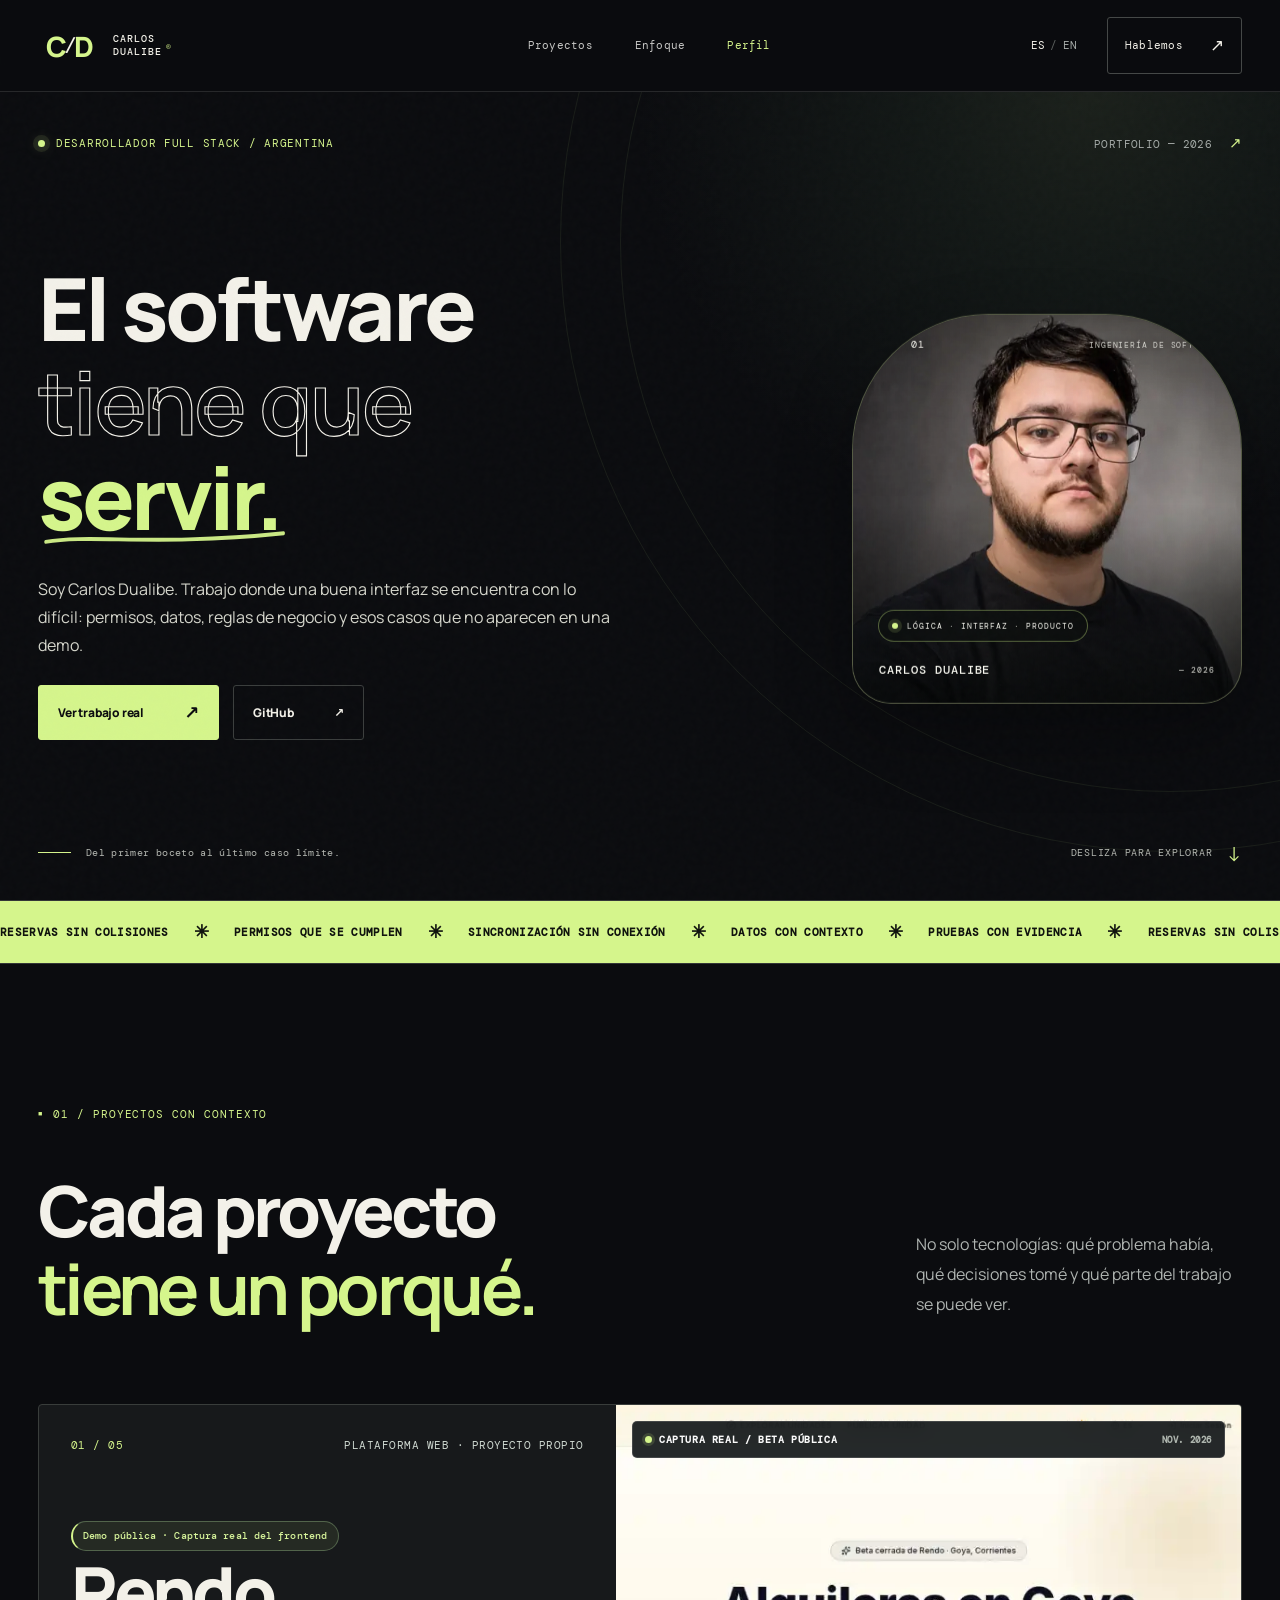
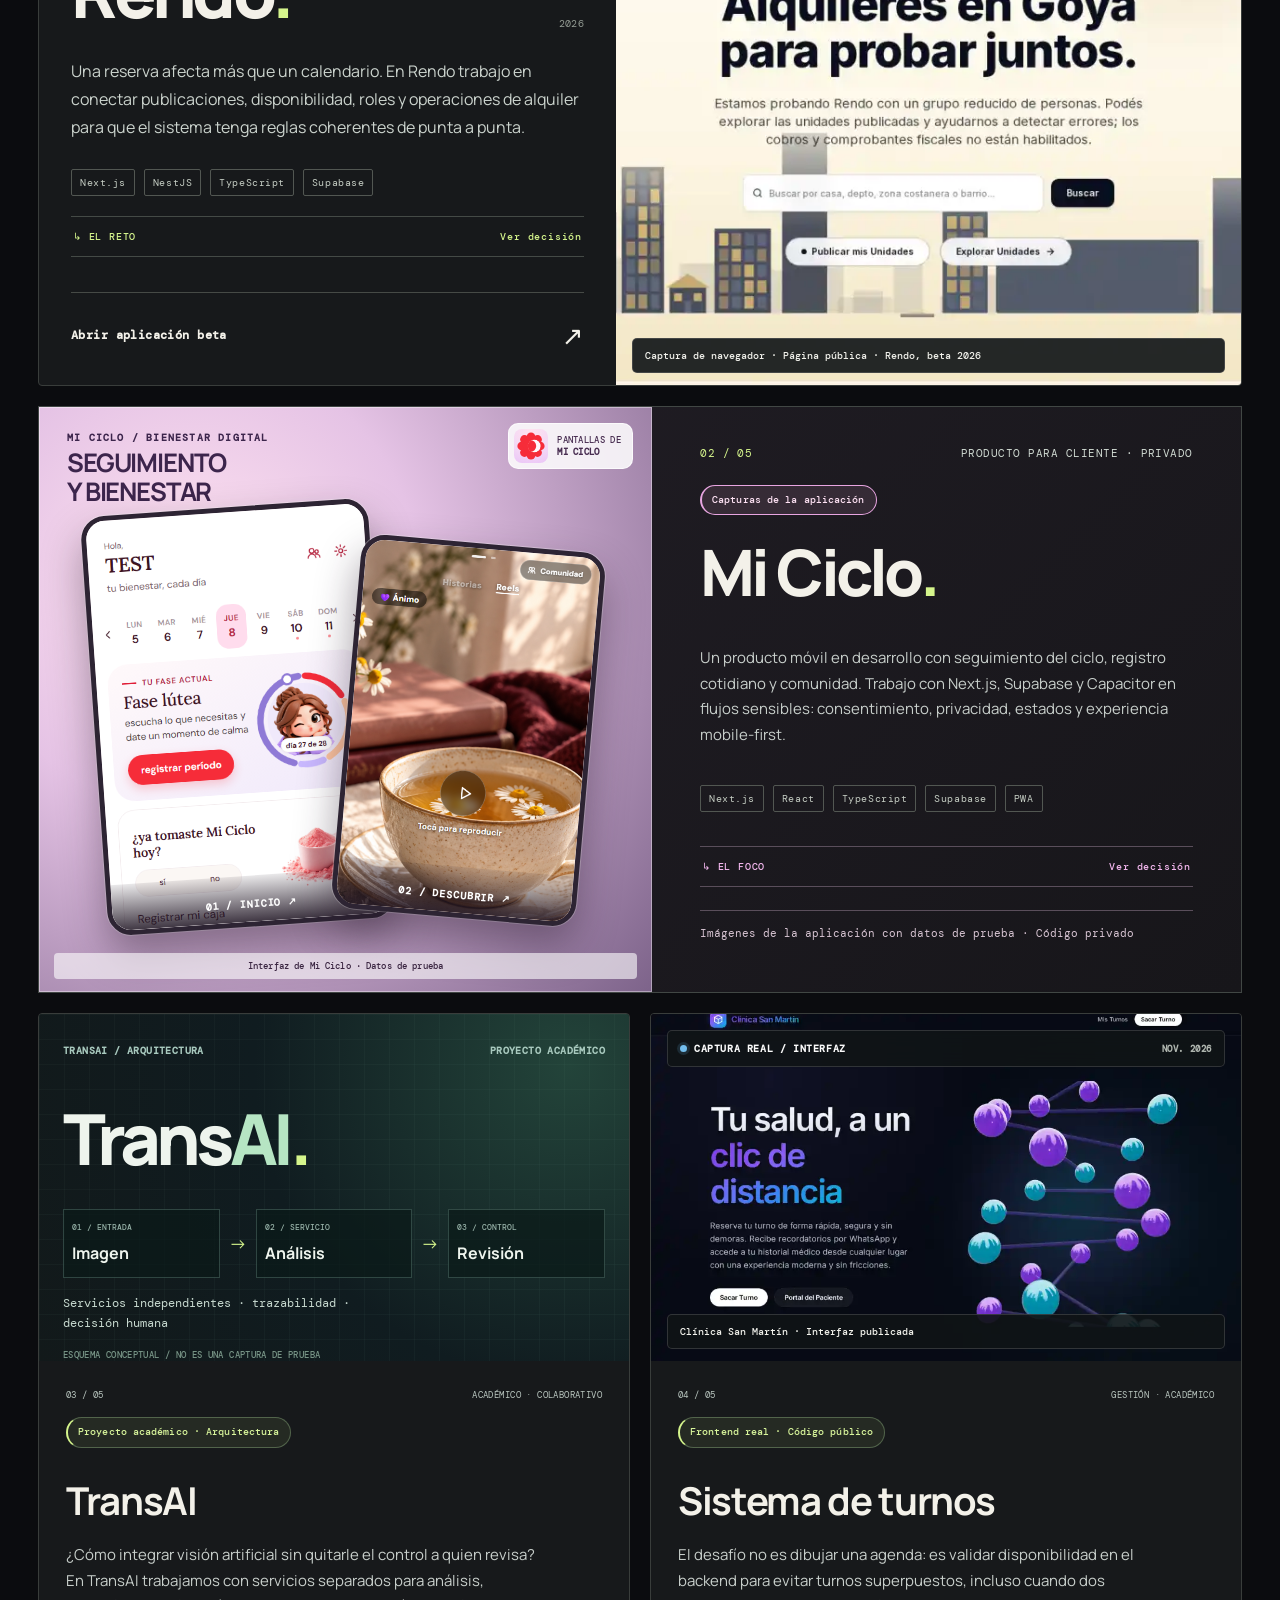
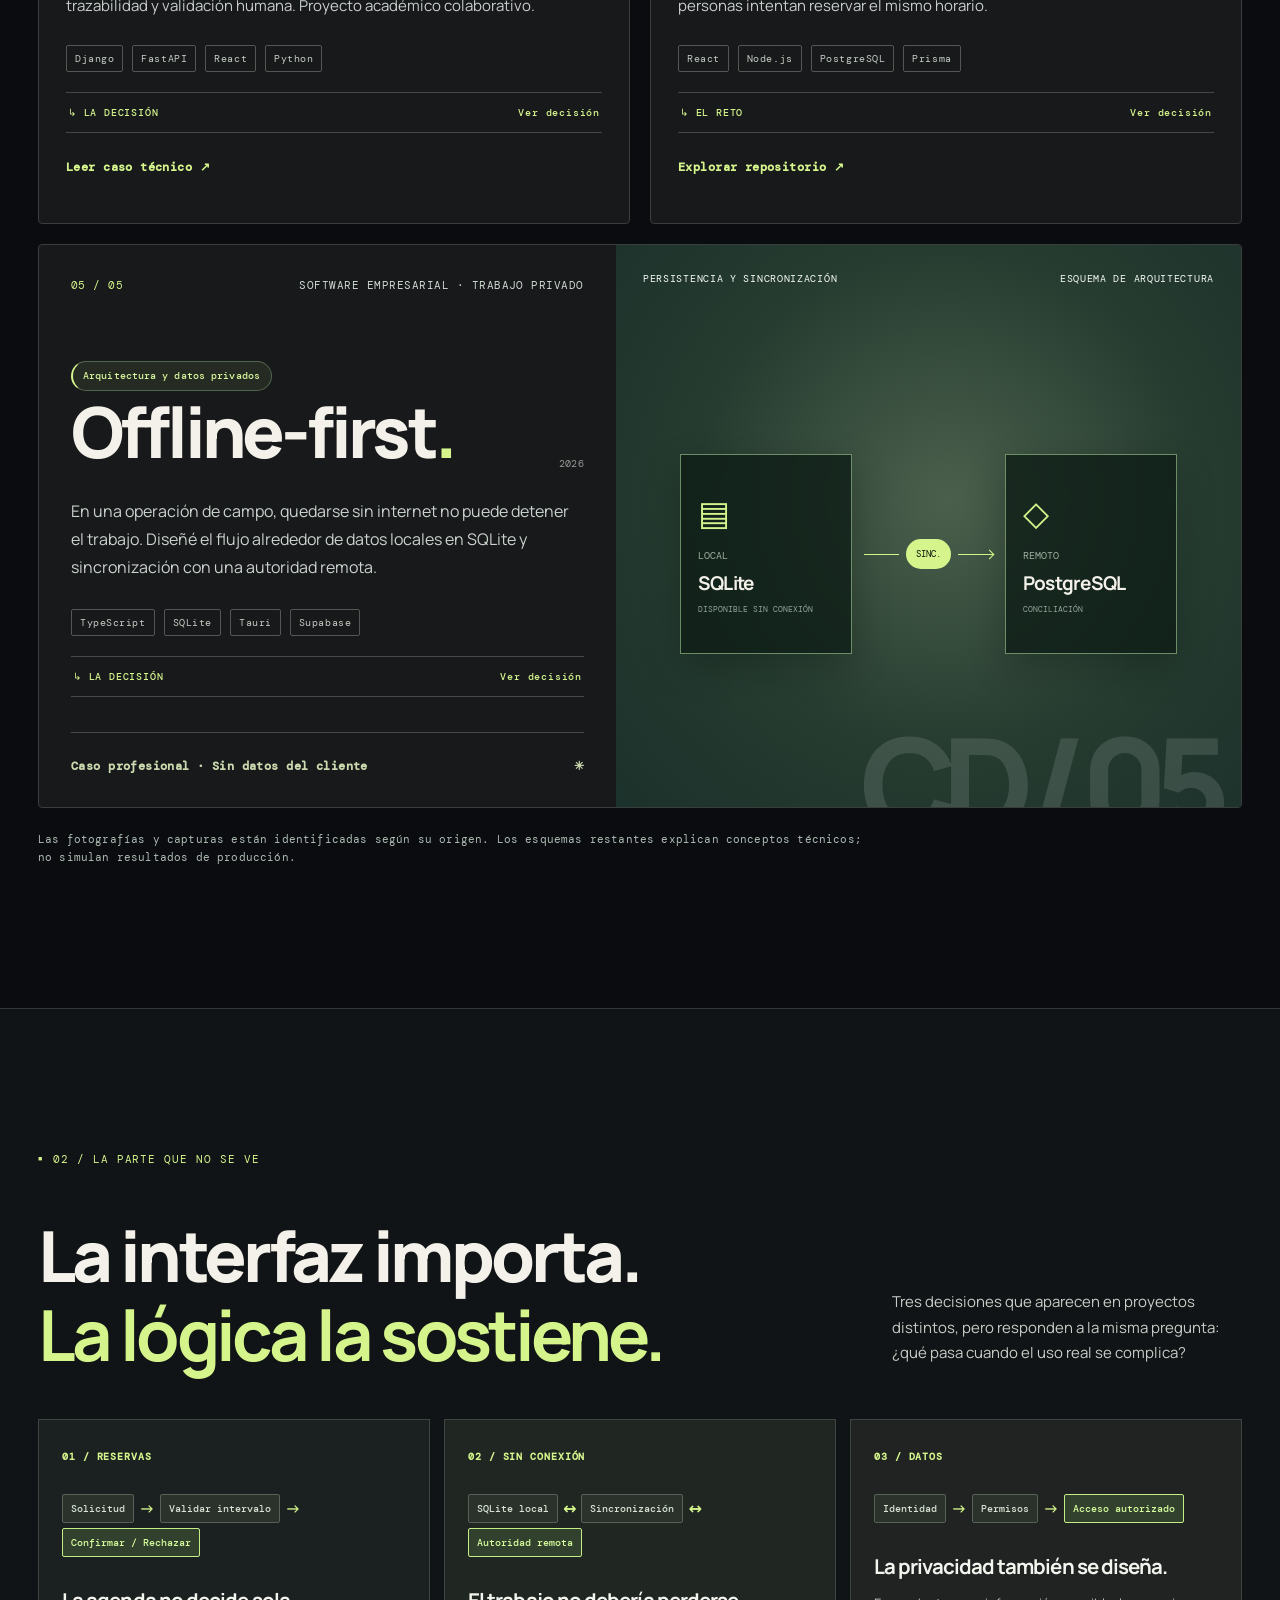
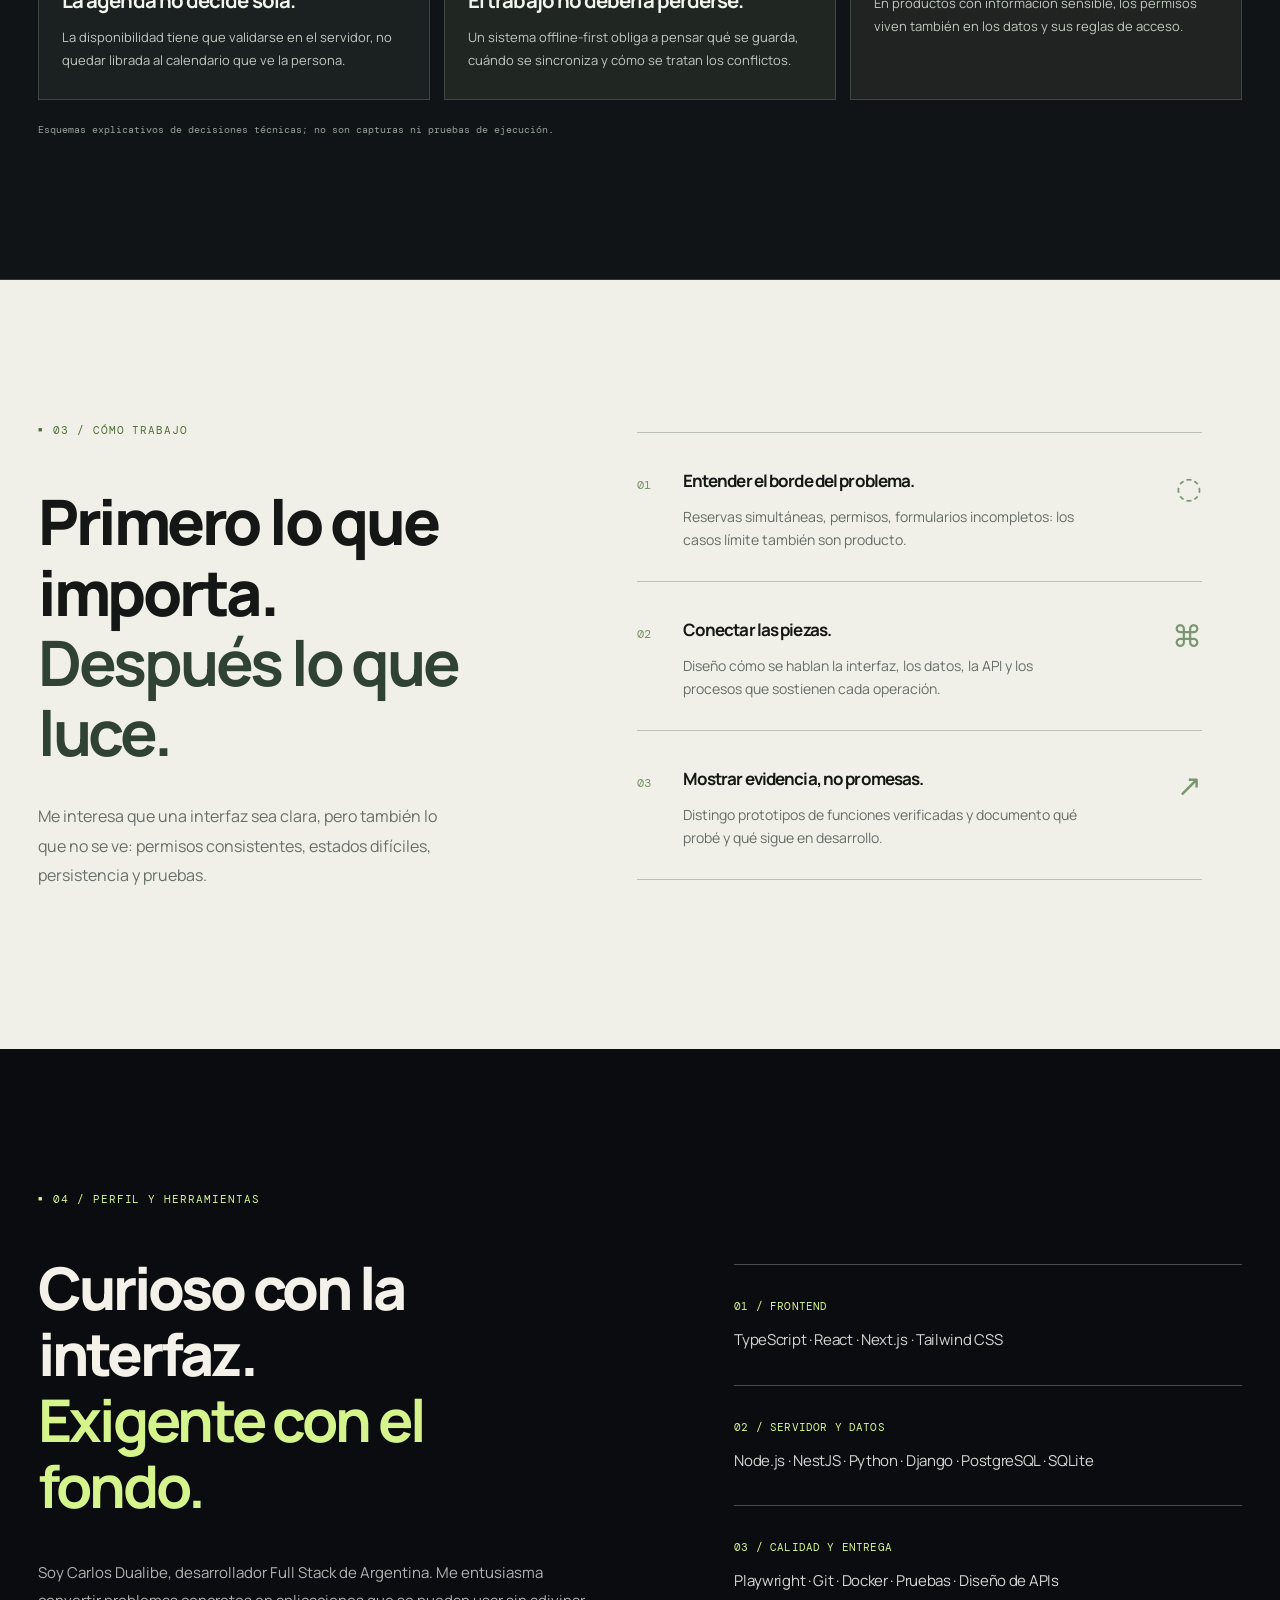
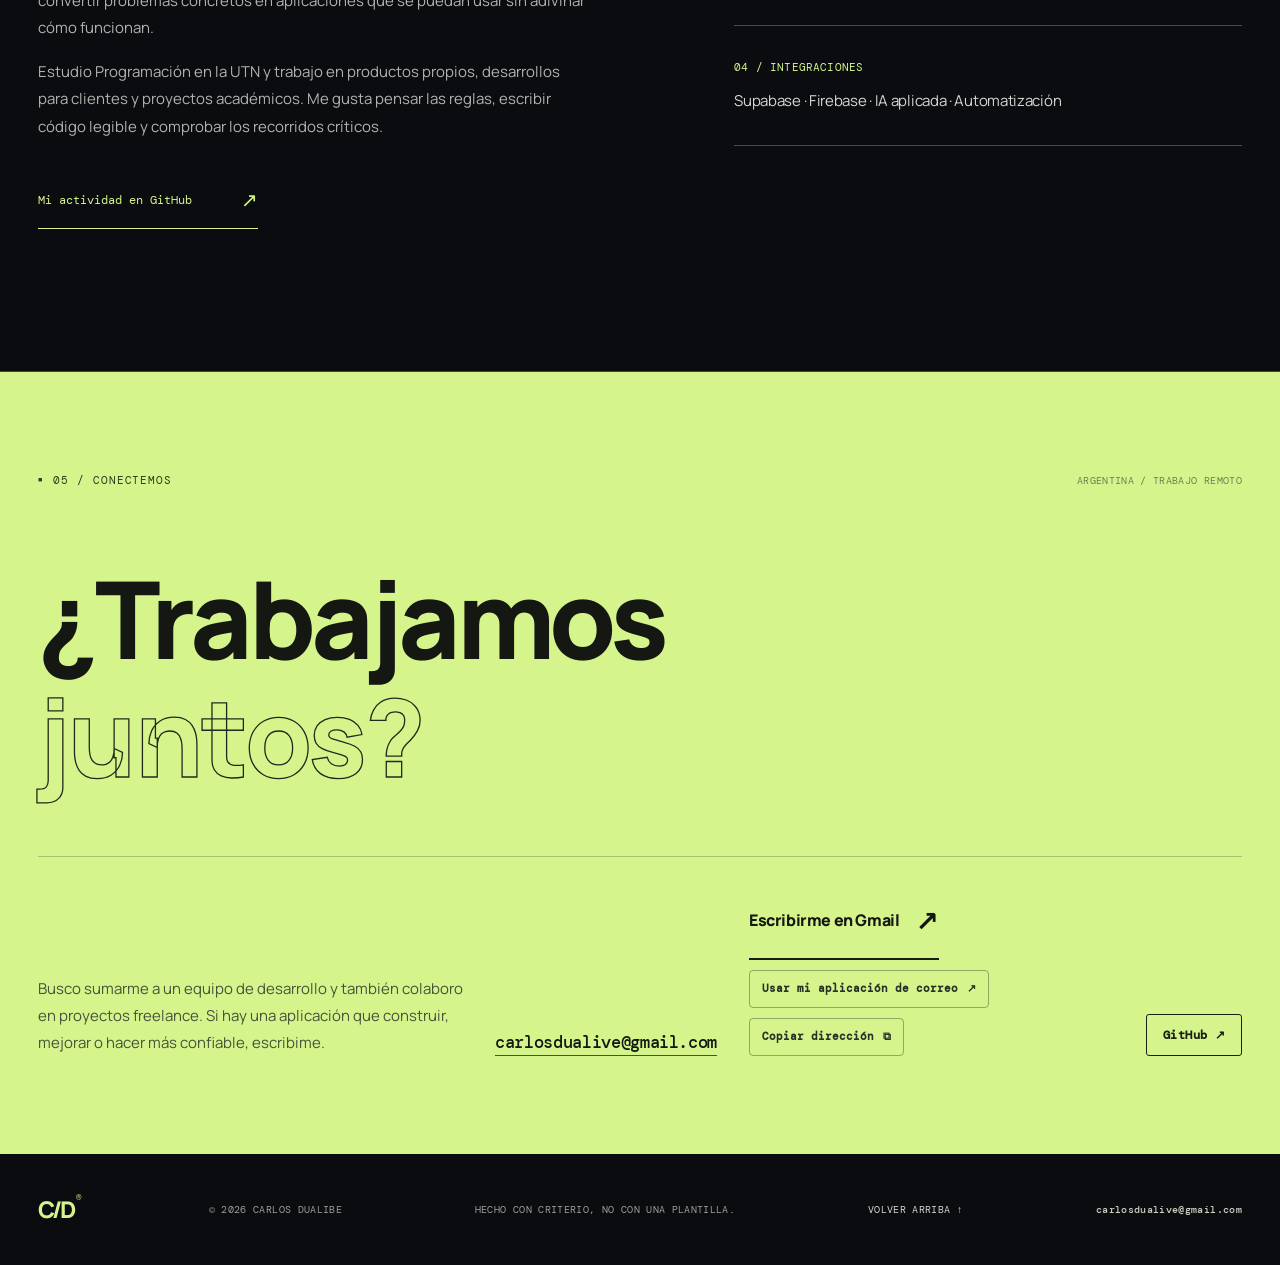
==== commit 2fef5f2b: "refactor(portfolio): describe Mi Ciclo as a product, not as a branch" ====
--- a/index.html
+++ b/index.html
@@ -55,14 +55,14 @@
 <a aria-label="Visitar la aplicación pública Rendo beta" data-i18n-aria-label="a11y.rendoLink" href="https://rendo-beta-web.vercel.app/es" rel="noopener noreferrer" target="_blank"><img alt="Captura de la portada de la beta pública de Rendo, plataforma de alquileres y propiedades" data-i18n-alt="a11y.rendoAlt" decoding="async" height="625" loading="lazy" src="/assets/rendo-beta-live.webp" width="1000"/></a>
 <figcaption><span data-i18n="rendo.figcaption">Captura de navegador · Página pública ·</span> <span data-i18n="rendo.beta">Rendo, beta 2026</span></figcaption>
 </figure></article>
-<article class="wellness-feature" data-reveal=""><div aria-label="Dos capturas de interfaz de Mi Ciclo tomadas de la rama Monolito, no del prototipo anterior" data-i18n-aria-label="a11y.wellnessFigure" class="wellness-visual monolito-stage">
-<div aria-hidden="true" class="monolito-backdrop"><span data-i18n="wellness.monolito">MI CICLO / MONOLITO</span><strong data-i18n="wellness.backdropTitle">DESARROLLO MÓVIL<br/>CON IDENTIDAD PROPIA</strong></div>
-<a aria-label="Abrir captura real del inicio de Mi Ciclo en Monolito" data-i18n-aria-label="a11y.wellnessHome" class="monolito-device device-primary" href="/assets/mi-ciclo-monolito-home.png" rel="noopener noreferrer" target="_blank"><img alt="Captura del inicio de Mi Ciclo en la rama Monolito con fase del ciclo, registro diario y secciones de bienestar (datos de prueba)" data-i18n-alt="a11y.wellnessAlt" decoding="async" height="2000" loading="lazy" src="/assets/mi-ciclo-monolito-home.png" width="390"/><span class="screen-caption" data-i18n="wellness.screenHome">01 / INICIO ↗</span></a>
-<a aria-label="Abrir captura real de la pantalla Descubrir de Mi Ciclo en Monolito" data-i18n-aria-label="a11y.wellnessDiscover" class="monolito-device device-secondary" href="/assets/mi-ciclo-monolito-descubrir.png" rel="noopener noreferrer" target="_blank"><img alt="Pantalla Descubrir de Mi Ciclo con un reel visual y navegación inferior" data-i18n-alt="a11y.wellnessDiscoverAlt" decoding="async" height="844" loading="lazy" src="/assets/mi-ciclo-monolito-descubrir.png" width="390"/><span class="screen-caption" data-i18n="wellness.screenDiscover">02 / DESCUBRIR ↗</span></a>
-<div class="monolito-emblem"><img alt="" height="40" src="/assets/mi-ciclo-icon.svg" width="40"/><span><span data-i18n="wellness.photoLabel">CAPTURAS DEL</span><br/><b>MONOLITO</b></span></div>
-<div class="monolito-caption" data-i18n="wellness.caption">Capturas documentadas de Monolito · Datos de prueba</div>
+<article class="wellness-feature" data-reveal=""><div aria-label="Dos capturas de la aplicación Mi Ciclo con datos de prueba" data-i18n-aria-label="a11y.wellnessFigure" class="wellness-visual monolito-stage">
+<div aria-hidden="true" class="monolito-backdrop"><span data-i18n="wellness.monolito">MI CICLO / BIENESTAR DIGITAL</span><strong data-i18n="wellness.backdropTitle">SEGUIMIENTO<br/>Y BIENESTAR</strong></div>
+<a aria-label="Abrir captura de la pantalla de inicio de Mi Ciclo" data-i18n-aria-label="a11y.wellnessHome" class="monolito-device device-primary" href="/assets/mi-ciclo-monolito-home.png" rel="noopener noreferrer" target="_blank"><img alt="Pantalla de Mi Ciclo con seguimiento del ciclo y registro diario (datos de prueba)" data-i18n-alt="a11y.wellnessAlt" decoding="async" height="2000" loading="lazy" src="/assets/mi-ciclo-monolito-home.png" width="390"/><span class="screen-caption" data-i18n="wellness.screenHome">01 / INICIO ↗</span></a>
+<a aria-label="Abrir captura de la pantalla Descubrir de Mi Ciclo" data-i18n-aria-label="a11y.wellnessDiscover" class="monolito-device device-secondary" href="/assets/mi-ciclo-monolito-descubrir.png" rel="noopener noreferrer" target="_blank"><img alt="Pantalla Descubrir de Mi Ciclo con un reel visual y navegación inferior" data-i18n-alt="a11y.wellnessDiscoverAlt" decoding="async" height="844" loading="lazy" src="/assets/mi-ciclo-monolito-descubrir.png" width="390"/><span class="screen-caption" data-i18n="wellness.screenDiscover">02 / DESCUBRIR ↗</span></a>
+<div class="monolito-emblem"><img alt="" height="40" src="/assets/mi-ciclo-icon.svg" width="40"/><span><span data-i18n="wellness.photoLabel">PANTALLAS DE</span><br/><b>MI CICLO</b></span></div>
+<div class="monolito-caption" data-i18n="wellness.caption">Interfaz de Mi Ciclo · Datos de prueba</div>
 </div>
-<div class="wellness-editorial"><div class="project-meta"><span class="project-n">02 / 05</span><span class="project-type" data-i18n="wellness.type">PRODUCTO PARA CLIENTE · PRIVADO</span></div><div class="evidence-label" data-i18n="wellness.evidence">Capturas del repositorio · Rama Monolito</div><h3 data-i18n="wellness.title">Mi Ciclo</h3><p data-i18n="wellness.desc">Un producto móvil en desarrollo con seguimiento del ciclo, registro cotidiano y comunidad. Trabajo con Next.js, Supabase y Capacitor en flujos sensibles: consentimiento, privacidad, estados y experiencia mobile-first.</p><div class="chip-row"><span>Next.js</span><span>React</span><span>TypeScript</span><span>Supabase</span><span>PWA</span></div><details class="case-note"><summary><span data-i18n="case.focus">↳ EL FOCO</span> <span data-i18n="case.inspect">Ver decisión</span></summary><p data-i18n="case.wellness">La experiencia móvil debe ser cálida, pero también respetar privacidad, consentimientos y la diferencia entre estimaciones del ciclo y diagnósticos.</p></details><p class="wellness-privacy" data-i18n="wellness.privacy">Capturas guardadas en Monolito con datos de prueba · No son pantallas de producción · Código privado</p></div>
+<div class="wellness-editorial"><div class="project-meta"><span class="project-n">02 / 05</span><span class="project-type" data-i18n="wellness.type">PRODUCTO PARA CLIENTE · PRIVADO</span></div><div class="evidence-label" data-i18n="wellness.evidence">Capturas de la aplicación</div><h3 data-i18n="wellness.title">Mi Ciclo</h3><p data-i18n="wellness.desc">Un producto móvil en desarrollo con seguimiento del ciclo, registro cotidiano y comunidad. Trabajo con Next.js, Supabase y Capacitor en flujos sensibles: consentimiento, privacidad, estados y experiencia mobile-first.</p><div class="chip-row"><span>Next.js</span><span>React</span><span>TypeScript</span><span>Supabase</span><span>PWA</span></div><details class="case-note"><summary><span data-i18n="case.focus">↳ EL FOCO</span> <span data-i18n="case.inspect">Ver decisión</span></summary><p data-i18n="case.wellness">La experiencia móvil debe ser cálida, pero también respetar privacidad, consentimientos y la diferencia entre estimaciones del ciclo y diagnósticos.</p></details><p class="wellness-privacy" data-i18n="wellness.privacy">Imágenes de la aplicación con datos de prueba · Código privado</p></div>
 </article><div class="project-split"><article class="compact-project project-transai" data-reveal=""><div aria-label="Diagrama explicativo de la arquitectura de TransAI: entrada visual, análisis y revisión humana; no es un resultado de detección" data-i18n-aria-label="a11y.transaiDiagram" class="compact-visual transai-architecture" role="img">
 <div class="architecture-top"><span data-i18n="transai.archLabel">TRANSAI / ARQUITECTURA</span><span data-i18n="transai.academic">PROYECTO ACADÉMICO</span></div>
 <div class="architecture-brand">Trans<span>AI</span><i>.</i></div>
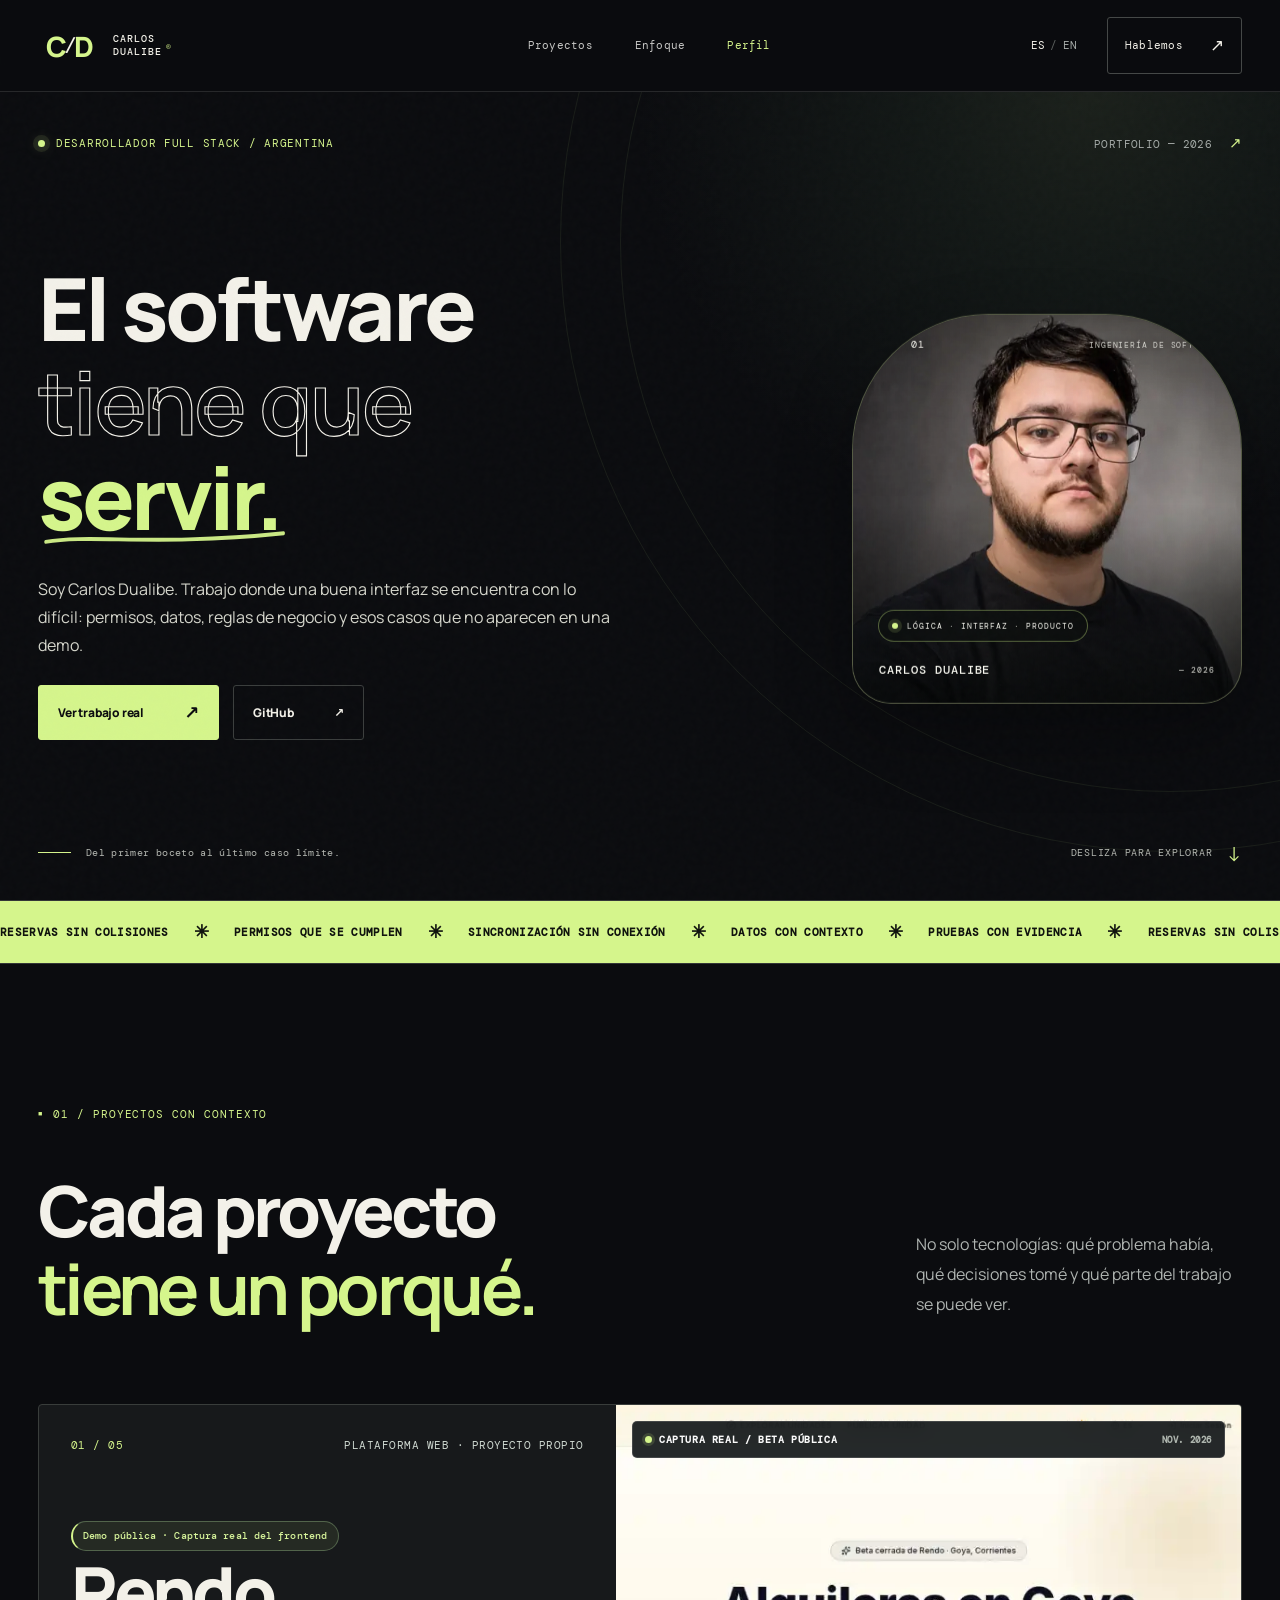
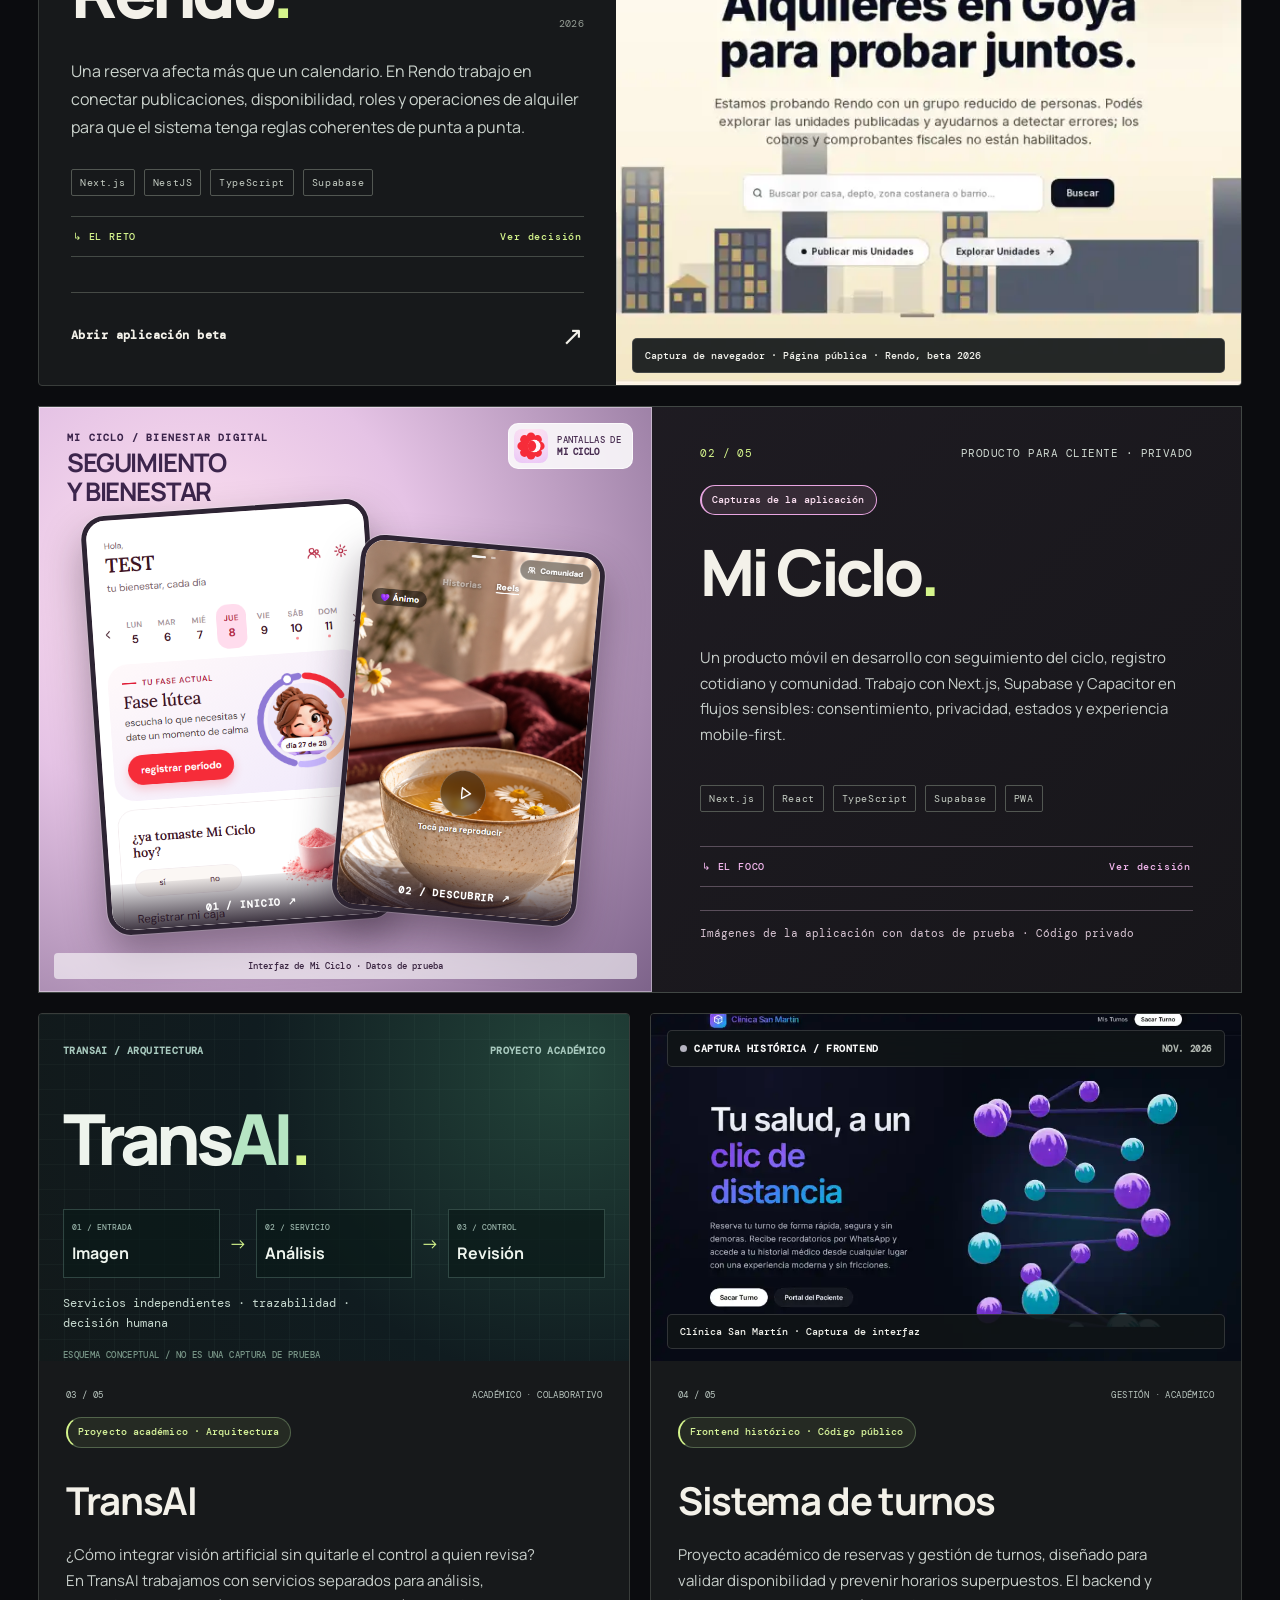
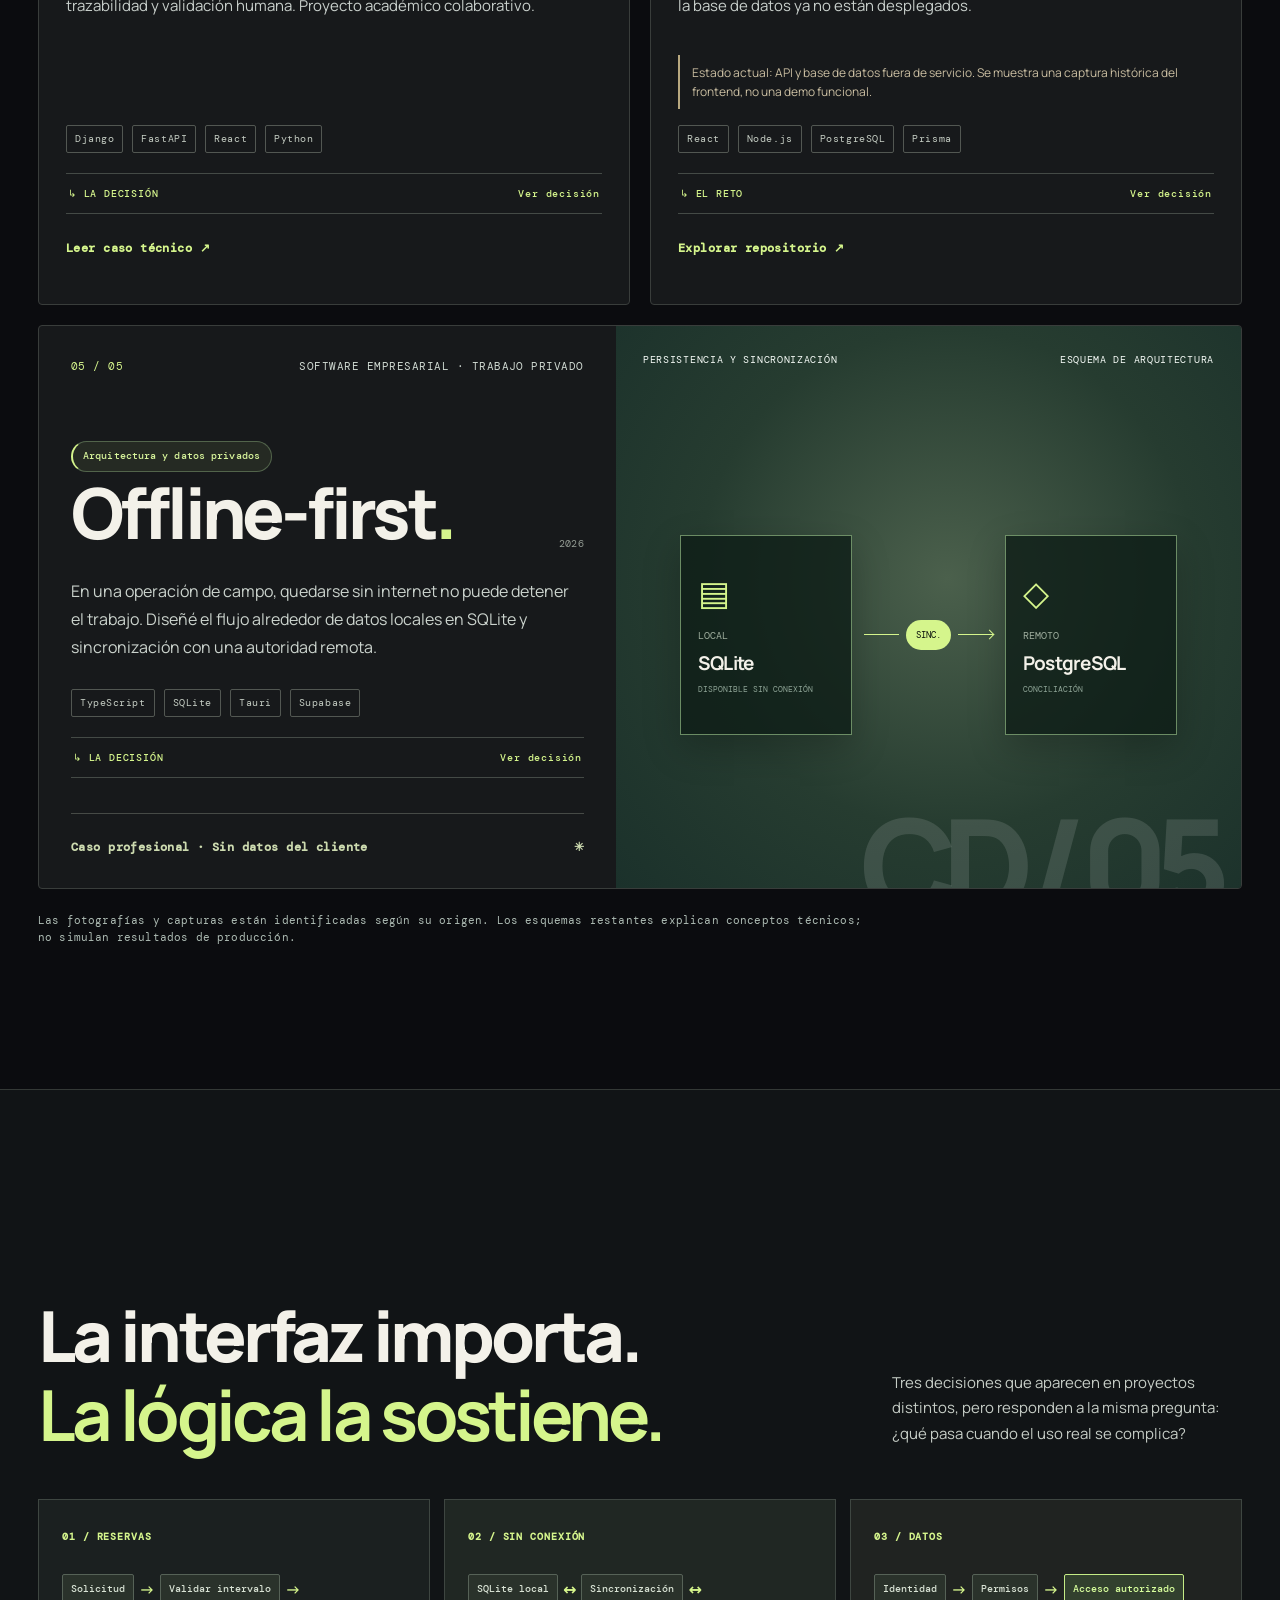
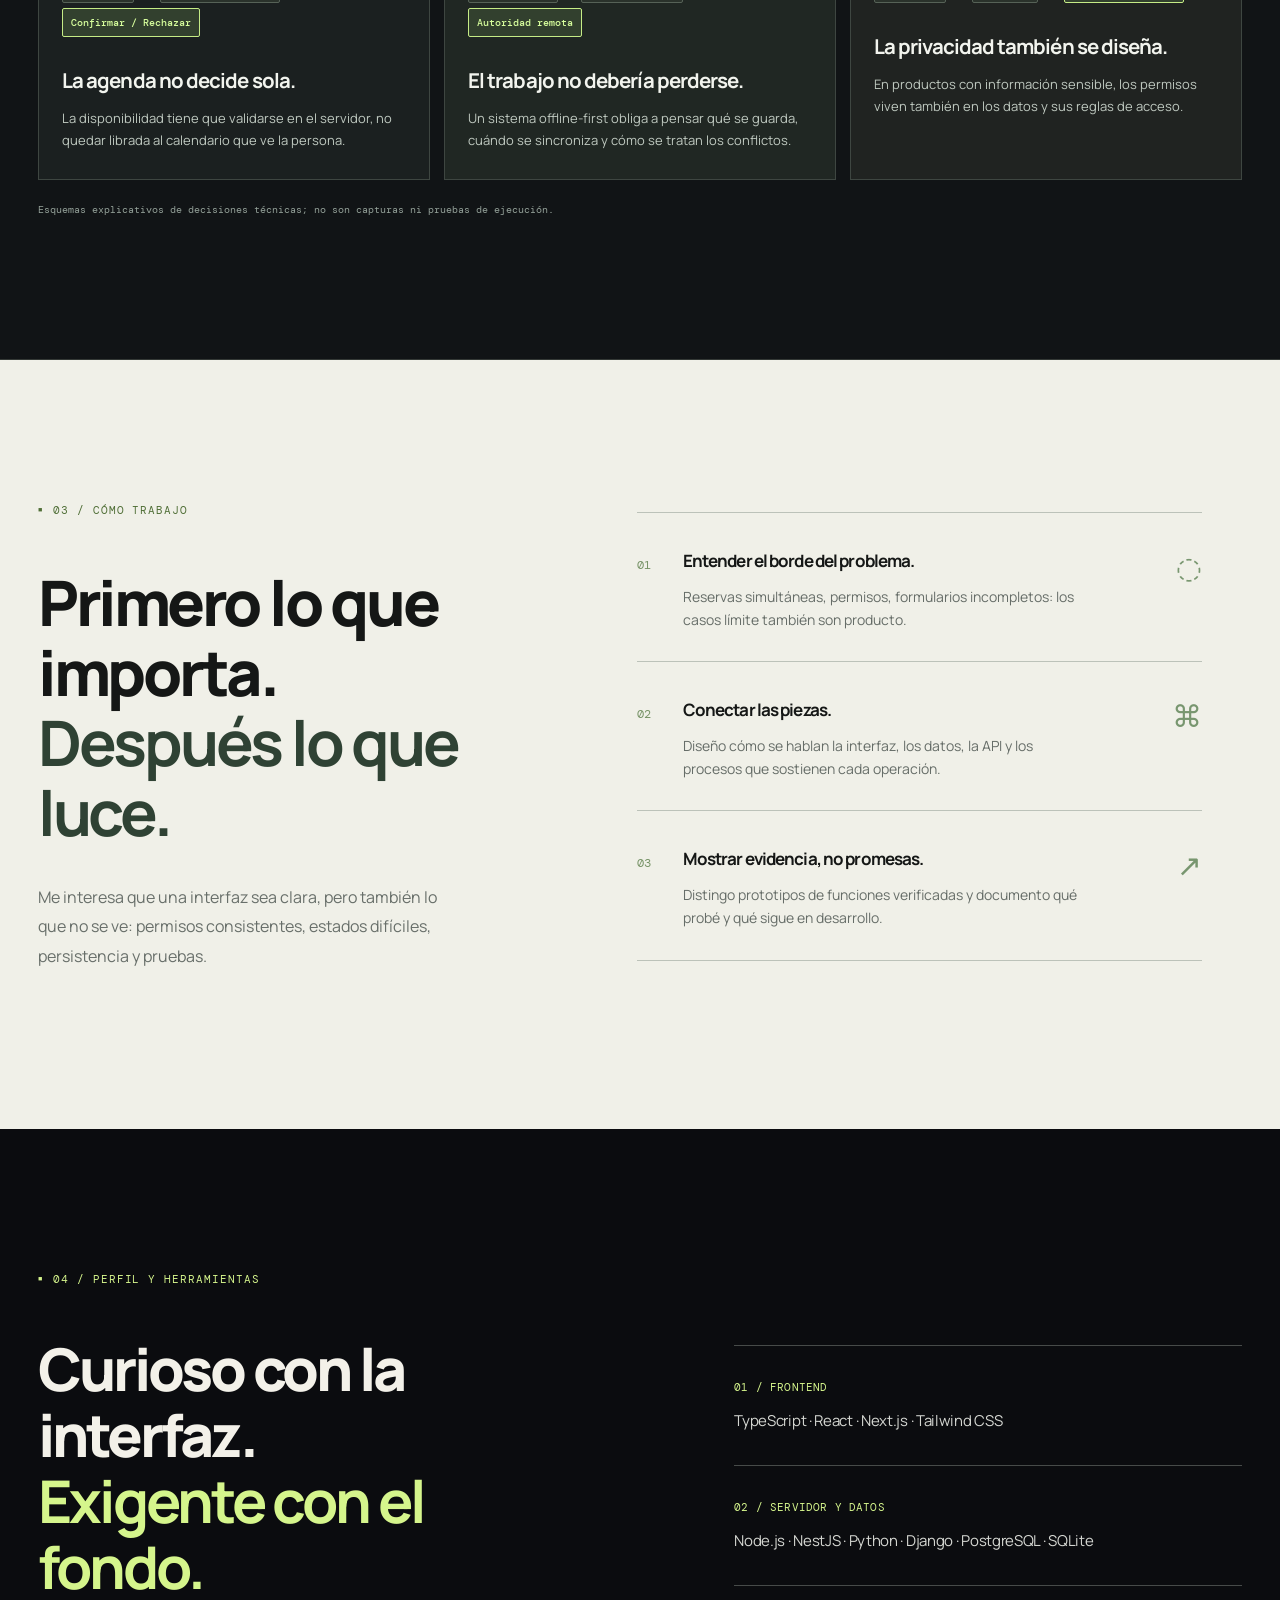
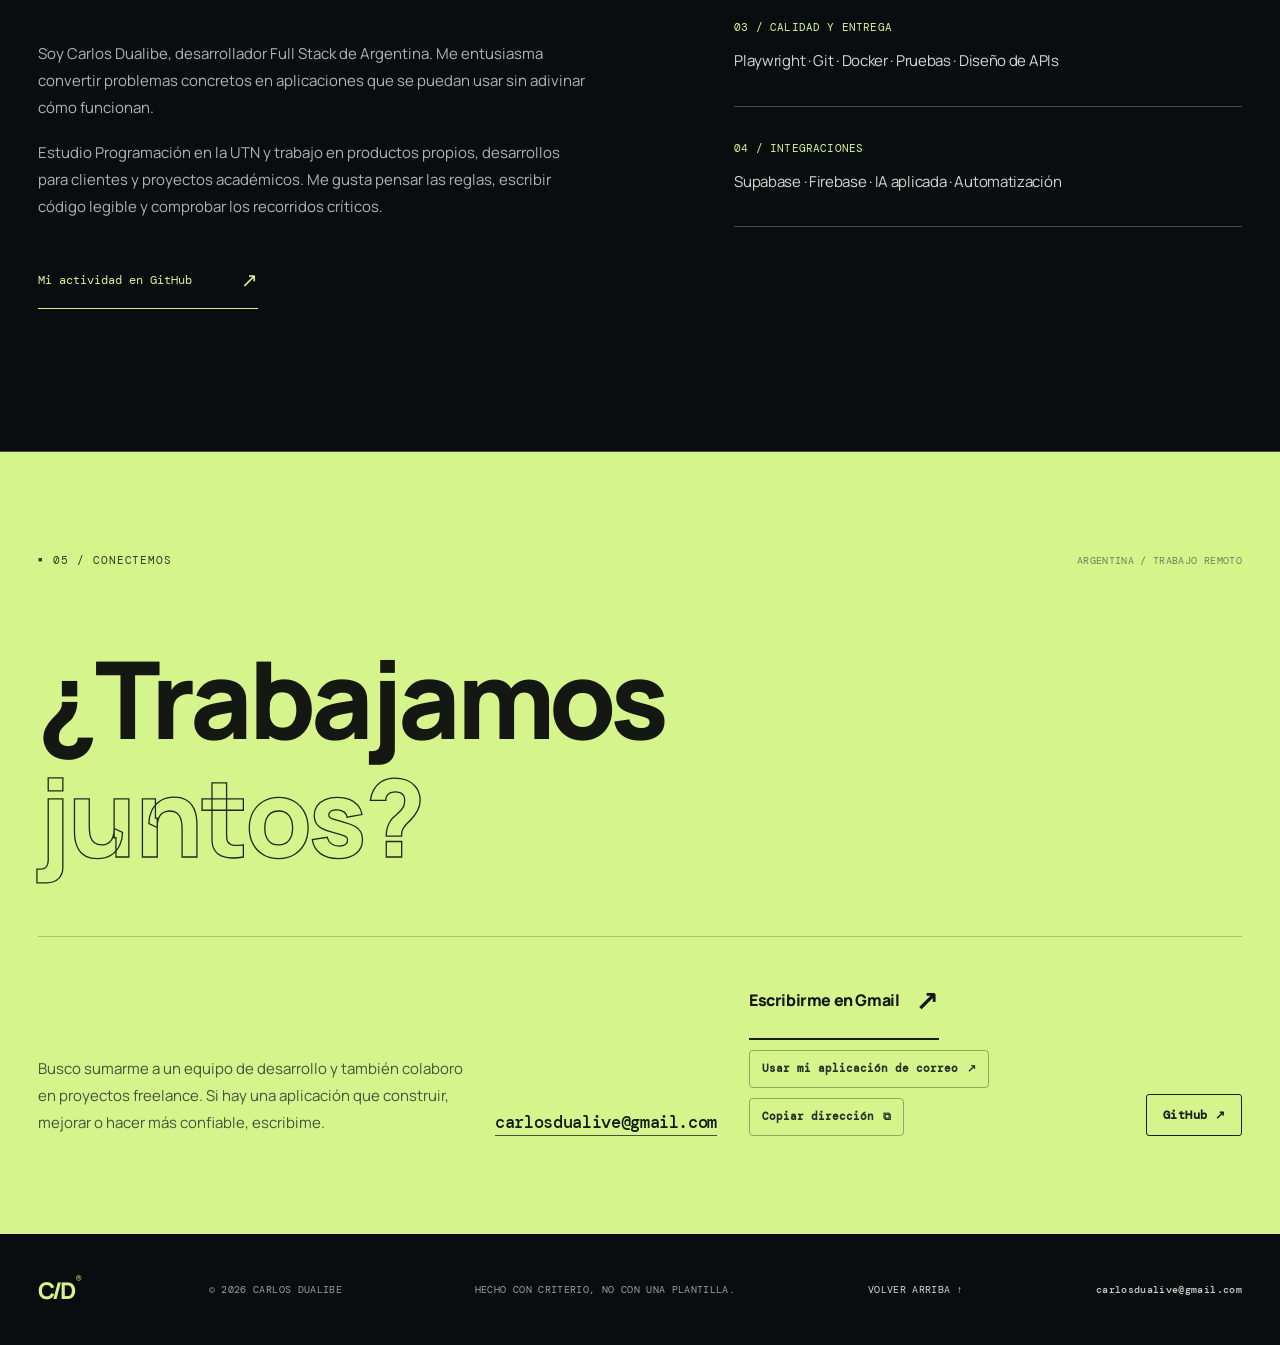
==== commit cef51385: "fix(portfolio): label discontinued appointments demo and link only to public source" ====
--- a/index.html
+++ b/index.html
@@ -70,11 +70,11 @@
 <p data-i18n="transai.archDesc">Servicios independientes · trazabilidad · decisión humana</p>
 <span class="architecture-footer" data-i18n="transai.archFooter">ESQUEMA CONCEPTUAL / SIN CAPTURAS DE PRUEBA</span>
 </div><div class="compact-copy"><div class="project-meta"><span>03 / 05</span><span data-i18n="transai.type">ACADÉMICO · COLABORATIVO</span></div><div class="evidence-label" data-i18n="transai.evidence">Proyecto académico · Arquitectura</div><h3>TransAI</h3><p data-i18n="transai.desc">¿Cómo integrar visión artificial sin quitarle el control a quien revisa? En TransAI trabajamos con servicios separados para análisis, trazabilidad y validación humana. Proyecto académico colaborativo.</p><div class="chip-row"><span>Django</span><span>FastAPI</span><span>React</span><span>Python</span></div><details class="case-note"><summary><span data-i18n="case.choice">↳ LA DECISIÓN</span> <span data-i18n="case.inspect">Ver decisión</span></summary><p data-i18n="case.transai">Separar la inspección automatizada de la revisión humana y conservar trazabilidad del resultado, sin presentar las imágenes de ensayo como predicciones.</p></details><a class="mini-link" data-i18n="project.private" href="https://github.com/yttuD/Portfolio/blob/main/docs/CASE_STUDIES.md#transai" rel="noopener noreferrer" target="_blank">Leer caso técnico ↗</a></div></article>
-<article class="compact-project project-turnos" data-reveal=""><figure aria-label="Captura auténtica del frontend público del sistema de turnos, noviembre de 2026" data-i18n-aria-label="a11y.turnosFigure" class="compact-visual live-screen live-turnos">
-<div class="screen-topbar"><span class="live-dot"></span> <span data-i18n="turnos.live">VISTA REAL / FRONTEND</span> <span class="screen-date"><span data-i18n="screen.date">NOV 2026</span></span></div>
-<a aria-label="Abrir la demostración pública del sistema de turnos" data-i18n-aria-label="a11y.turnosLink" href="https://clinica-san-martin-tpi-self.vercel.app/" rel="noopener noreferrer" target="_blank"><img alt="Captura de la interfaz real del sistema de turnos Clínica San Martín: portada oscura, texto de reserva y visualización tridimensional" data-i18n-alt="a11y.turnosAlt" decoding="async" height="625" loading="lazy" src="/assets/turnos-frontend-live.webp" width="1000"/></a>
-<figcaption data-i18n="turnos.caption">Clínica San Martín · Frontend desplegado</figcaption>
-</figure><div class="compact-copy"><div class="project-meta"><span>04 / 05</span><span data-i18n="turnos.type">GESTIÓN · ACADÉMICO</span></div><div class="evidence-label" data-i18n="turnos.evidence">Frontend real · Código público</div><h3 data-i18n="turnos.title">Sistema de turnos</h3><p data-i18n="turnos.desc">El desafío no es dibujar una agenda: es validar disponibilidad en el backend para evitar turnos superpuestos, incluso cuando dos personas intentan reservar el mismo horario.</p><div class="chip-row"><span>React</span><span>Node.js</span><span>PostgreSQL</span><span>Prisma</span></div><details class="case-note"><summary><span data-i18n="case.challenge">↳ EL RETO</span> <span data-i18n="case.inspect">Ver decisión</span></summary><p data-i18n="case.turnos">No basta con mostrar espacios libres: el servidor debe rechazar una reserva cuando existe un solapamiento con otro turno.</p></details><a class="mini-link" href="https://github.com/yttuD/clinica-san-martin-tpi" rel="noopener noreferrer" target="_blank"><span data-i18n="project.code">Explorar repositorio</span> ↗</a></div></article></div>
+<article class="compact-project project-turnos" data-reveal=""><figure aria-label="Captura histórica del frontend del sistema de turnos; no representa un servicio actualmente operativo" data-i18n-aria-label="a11y.turnosFigure" class="compact-visual live-screen live-turnos">
+<div class="screen-topbar"><span class="live-dot"></span> <span data-i18n="turnos.live">CAPTURA HISTÓRICA / FRONTEND</span> <span class="screen-date"><span data-i18n="screen.date">NOV 2026</span></span></div>
+<img alt="Captura histórica del frontend del sistema de turnos Clínica San Martín, actualmente sin backend operativo" data-i18n-alt="a11y.turnosAlt" decoding="async" height="625" loading="lazy" src="/assets/turnos-frontend-live.webp" width="1000"/>
+<figcaption data-i18n="turnos.caption">Clínica San Martín · Captura de interfaz</figcaption>
+</figure><div class="compact-copy"><div class="project-meta"><span>04 / 05</span><span data-i18n="turnos.type">GESTIÓN · ACADÉMICO</span></div><div class="evidence-label" data-i18n="turnos.evidence">Frontend histórico · Código público</div><h3 data-i18n="turnos.title">Sistema de turnos</h3><p data-i18n="turnos.desc">Proyecto académico de reservas y gestión de turnos, diseñado para validar disponibilidad y prevenir horarios superpuestos. El backend y la base de datos ya no están desplegados.</p><p class="turnos-status" data-i18n="turnos.status">Estado actual: API y base de datos fuera de servicio. Se muestra una captura histórica del frontend, no una demo funcional.</p><div class="chip-row"><span>React</span><span>Node.js</span><span>PostgreSQL</span><span>Prisma</span></div><details class="case-note"><summary><span data-i18n="case.challenge">↳ EL RETO</span> <span data-i18n="case.inspect">Ver decisión</span></summary><p data-i18n="case.turnos">No basta con mostrar espacios libres: el servidor debe rechazar una reserva cuando existe un solapamiento con otro turno.</p></details><a class="mini-link" href="https://github.com/yttuD/clinica-san-martin-tpi" rel="noopener noreferrer" target="_blank"><span data-i18n="project.code">Explorar repositorio</span> ↗</a></div></article></div>
 <article class="feature-project project-offline" data-reveal=""><div class="project-editorial"><div class="project-meta"><span class="project-n">05 / 05</span><span class="project-type" data-i18n="offline.type">SOFTWARE EMPRESARIAL · TRABAJO PRIVADO</span></div><div class="project-body"><div class="evidence-label" data-i18n="offline.evidence">Arquitectura y datos privados</div><div class="project-headline"><h3 data-i18n="offline.title">Offline-first<span class="project-period">.</span></h3><span class="project-year">2026</span></div><p class="project-summary" data-i18n="offline.desc">En una operación de campo, quedarse sin internet no puede detener el trabajo. Diseñé el flujo alrededor de datos locales en SQLite y sincronización con una autoridad remota.</p><div class="chip-row"><span>TypeScript</span><span>SQLite</span><span>Tauri</span><span>Supabase</span></div><details class="case-note"><summary><span data-i18n="case.choice">↳ LA DECISIÓN</span> <span data-i18n="case.inspect">Ver decisión</span></summary><p data-i18n="case.offline">Guardar el trabajo localmente y tratar la reconciliación remota como un problema de integridad de datos, no como un botón de actualizar.</p></details></div><span class="project-link private-project-link"><span data-i18n="offline.privacy">Caso profesional · Sin datos del cliente</span><span aria-hidden="true">✳</span></span></div><div aria-label="Diagrama conceptual de sincronización offline-first" data-i18n-aria-label="a11y.offlineDiagram" class="project-visual visual-offline"><div class="visual-caption"><span data-i18n="offline.topLabel">PERSISTENCIA Y SINCRONIZACIÓN</span><span data-i18n="offline.diagramLabel">ESQUEMA DE ARQUITECTURA</span></div><div class="sync-diagram"><div class="sync-node node-local"><div class="node-icon">▤</div><span>LOCAL</span><b>SQLite</b><small data-i18n="offline.available">AVAILABLE OFFLINE</small></div><div class="sync-arrows"><span class="sync-line"></span><span class="sync-pill" data-i18n="offline.sync">SYNC</span><span class="sync-line"></span></div><div class="sync-node node-cloud"><div class="node-icon">◇</div><span data-i18n="offline.remote">REMOTE</span><b>PostgreSQL</b><small data-i18n="offline.reconciliation">RECONCILIATION</small></div></div><div class="visual-watermark">CD / 05</div></div></article></div>
 <p class="work-disclaimer" data-i18n="work.disclaimer">Las fotografías y capturas están identificadas según su origen. Los esquemas restantes explican conceptos técnicos; no simulan resultados de producción.</p>
 </section>
--- a/styles.css
+++ b/styles.css
@@ -242,3 +242,8 @@
 @media(max-width:760px){.email-action-group{width:100%;max-width:100%}.email-alternatives{gap:10px}.email-option{flex:1 1 auto}}
 @media(max-width:390px){.email-alternatives{display:grid;grid-template-columns:1fr;width:100%}.email-option{width:100%}.email-action-group .contact-link{white-space:normal}}
 
+
+/* Archived appointment case: never imply that the historical screen is clickable or live. */
+.live-turnos:hover img{transform:none;cursor:default}
+.live-turnos .screen-topbar .live-dot{background:#b6b4c1;box-shadow:none}
+.turnos-status{color:#c9bda1!important;border-left:2px solid #b8a87f;padding:8px 0 8px 12px;margin:10px 0 16px!important;max-width:unset!important;min-height:0!important;font-size:12px!important;line-height:1.6!important}
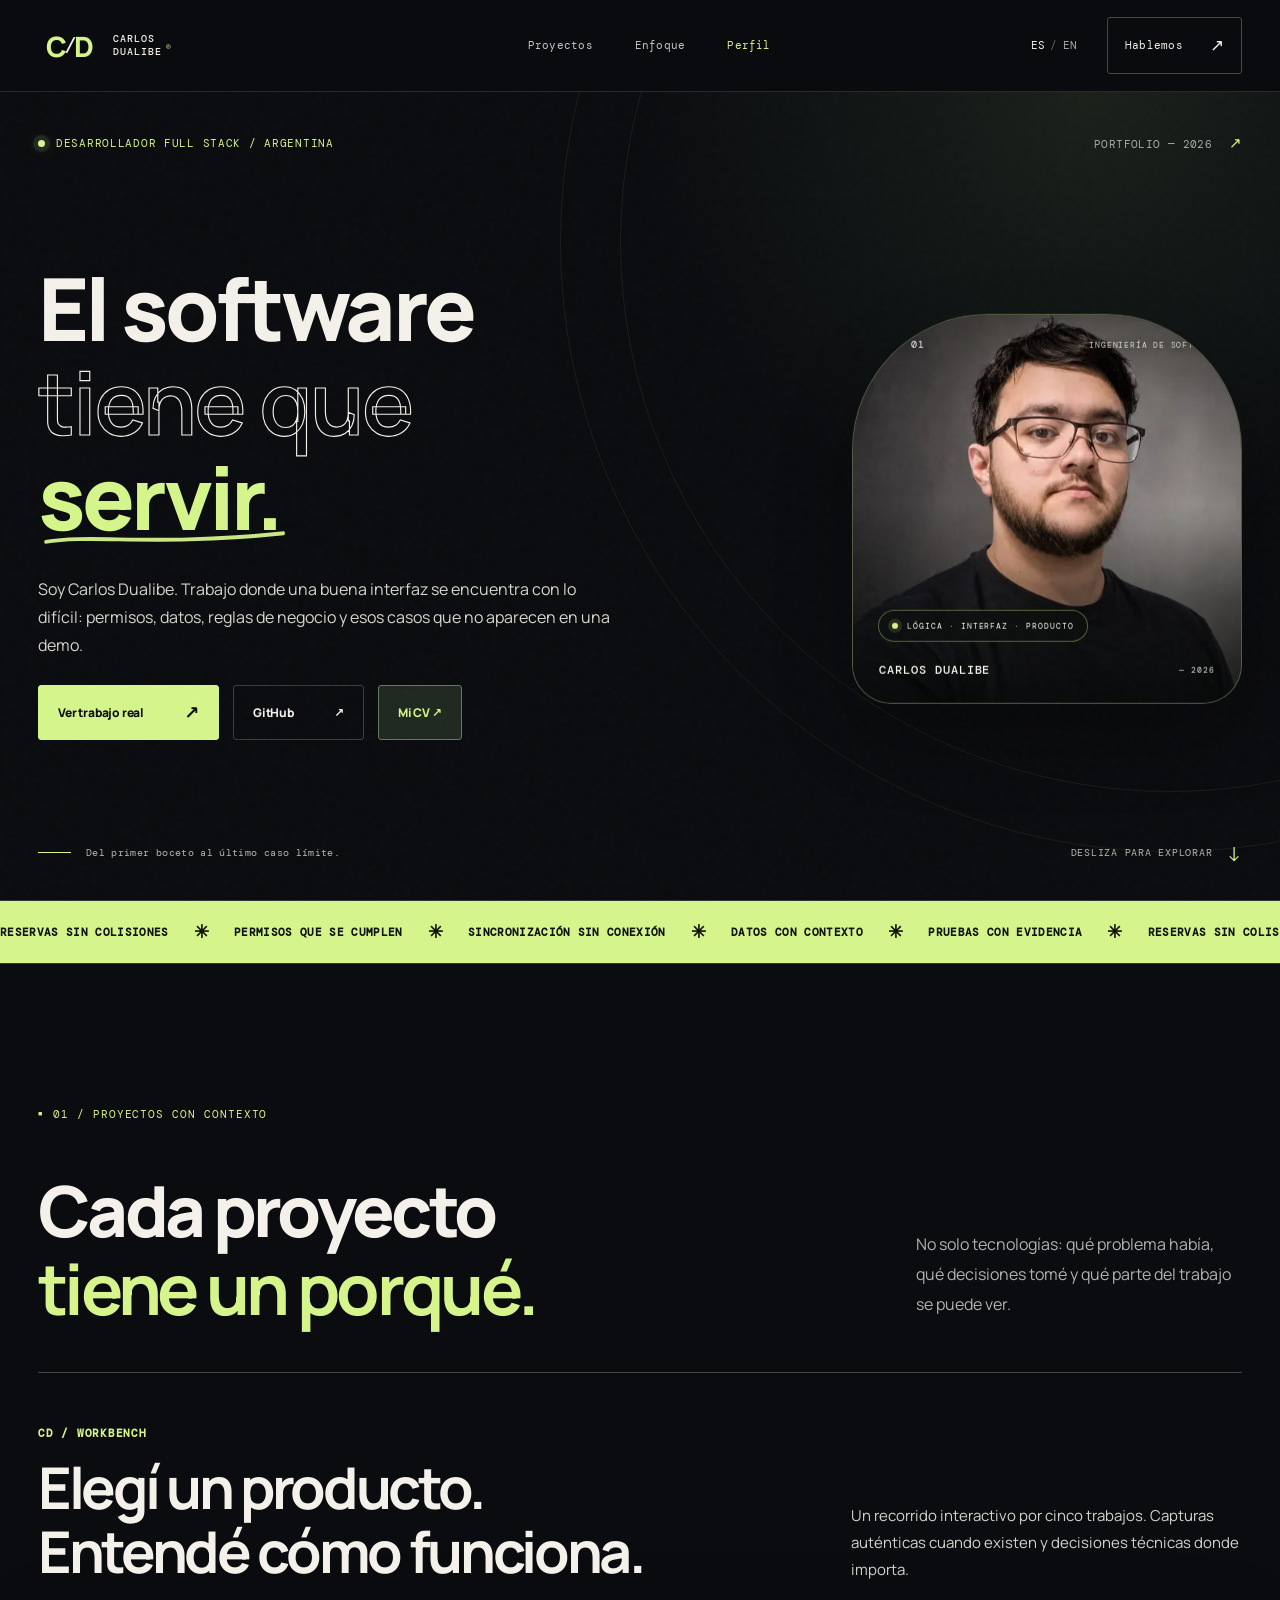
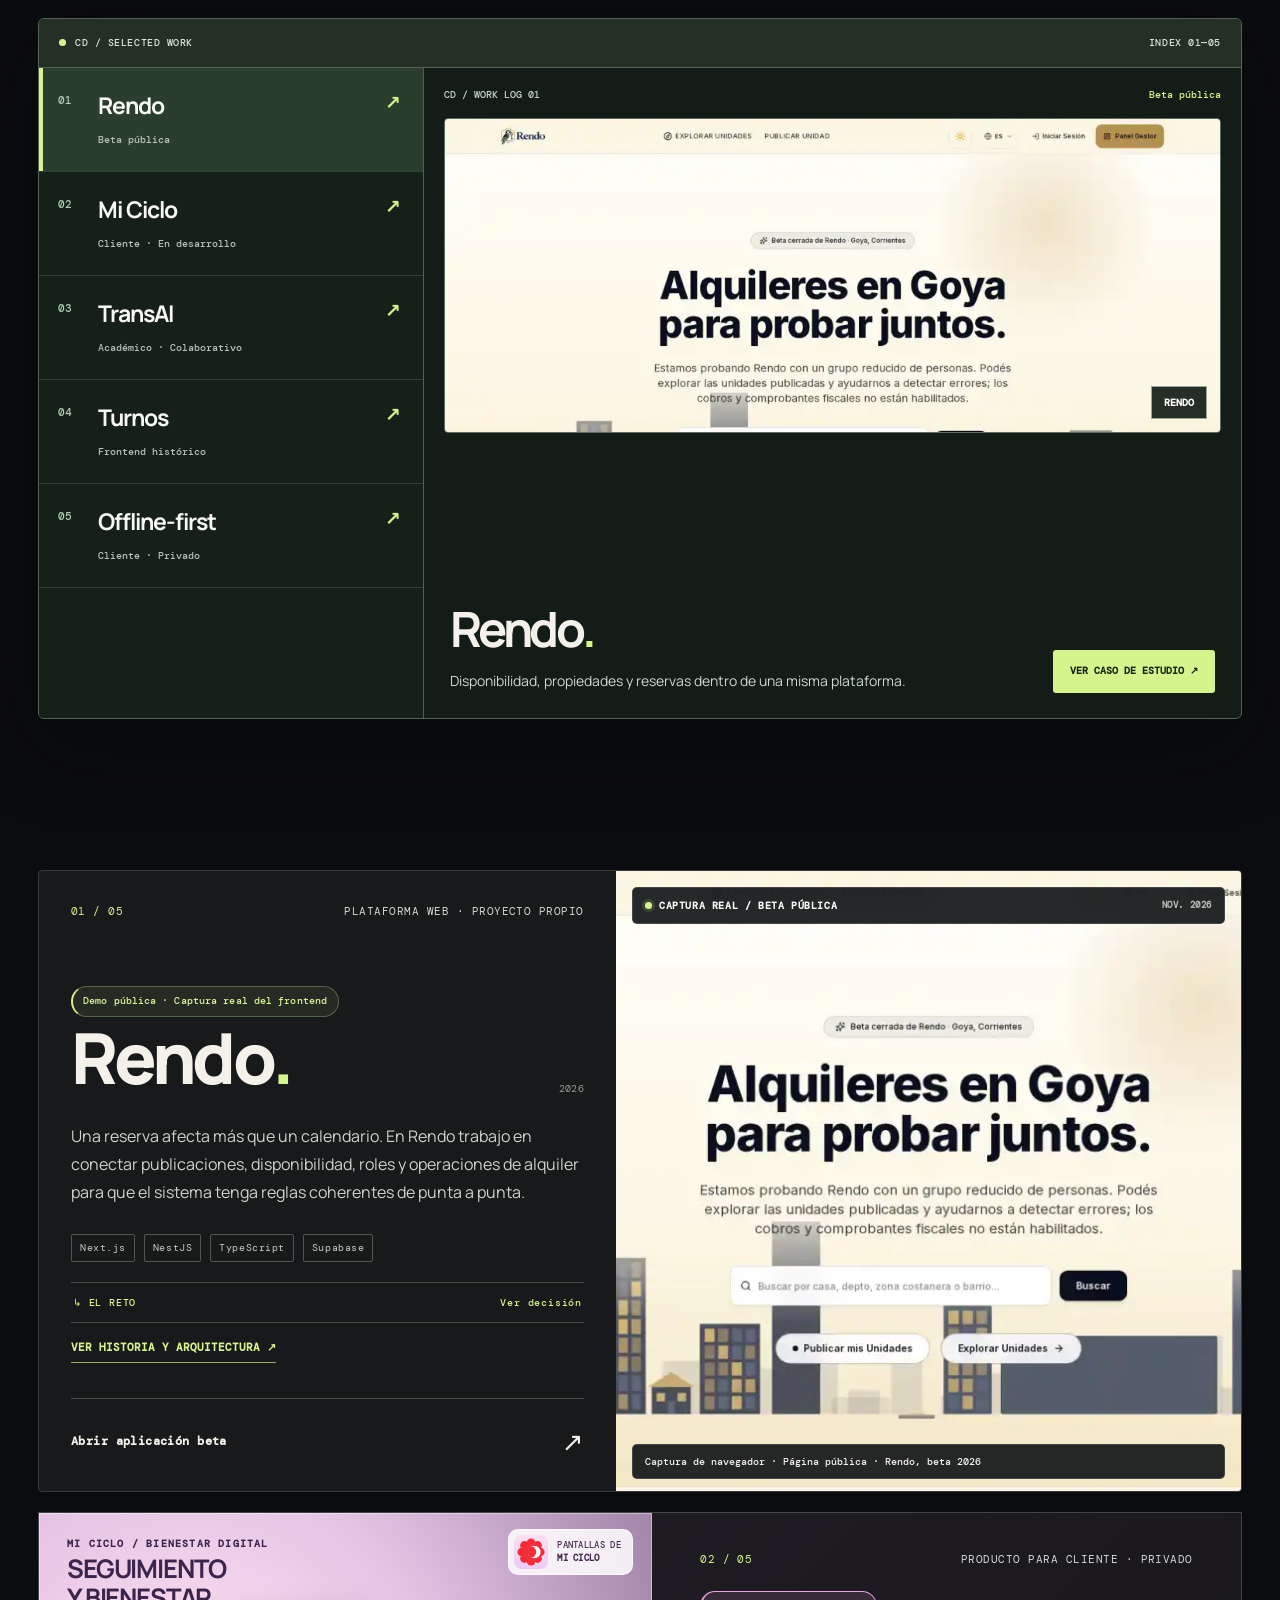
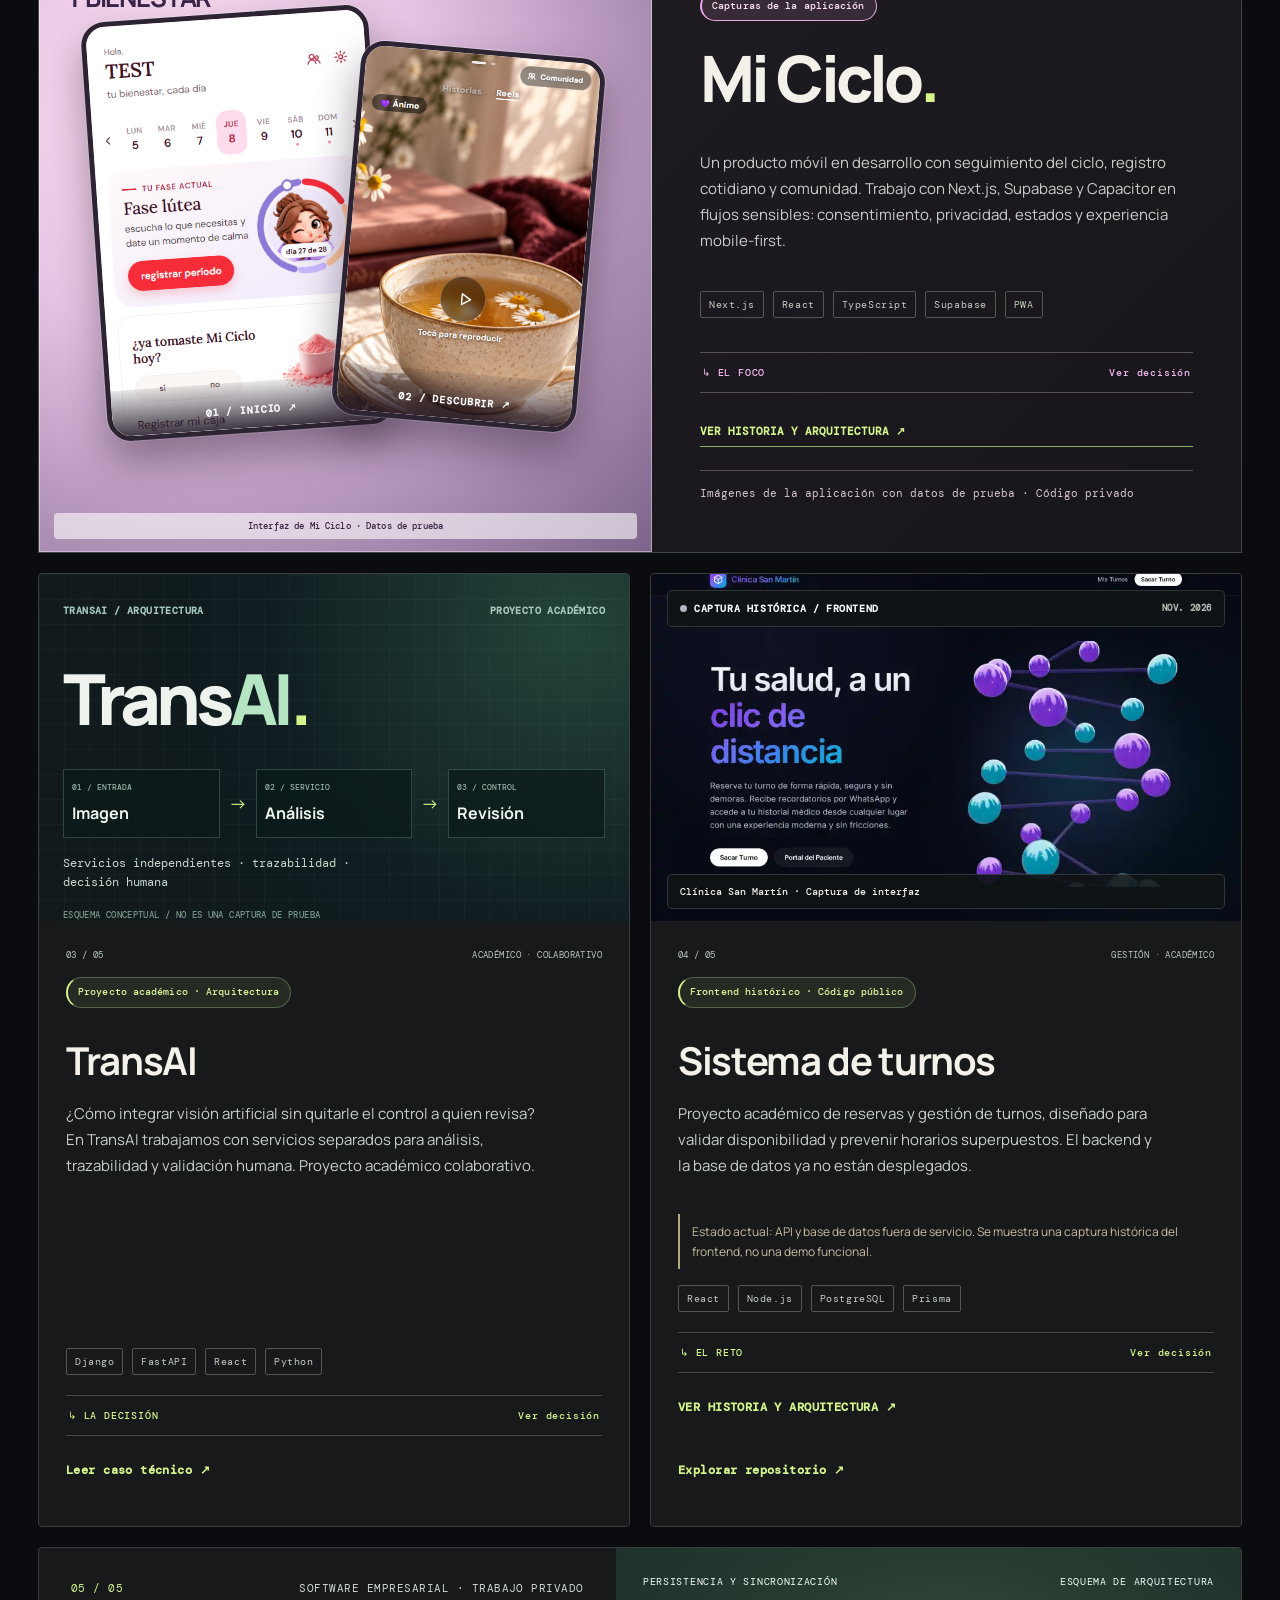
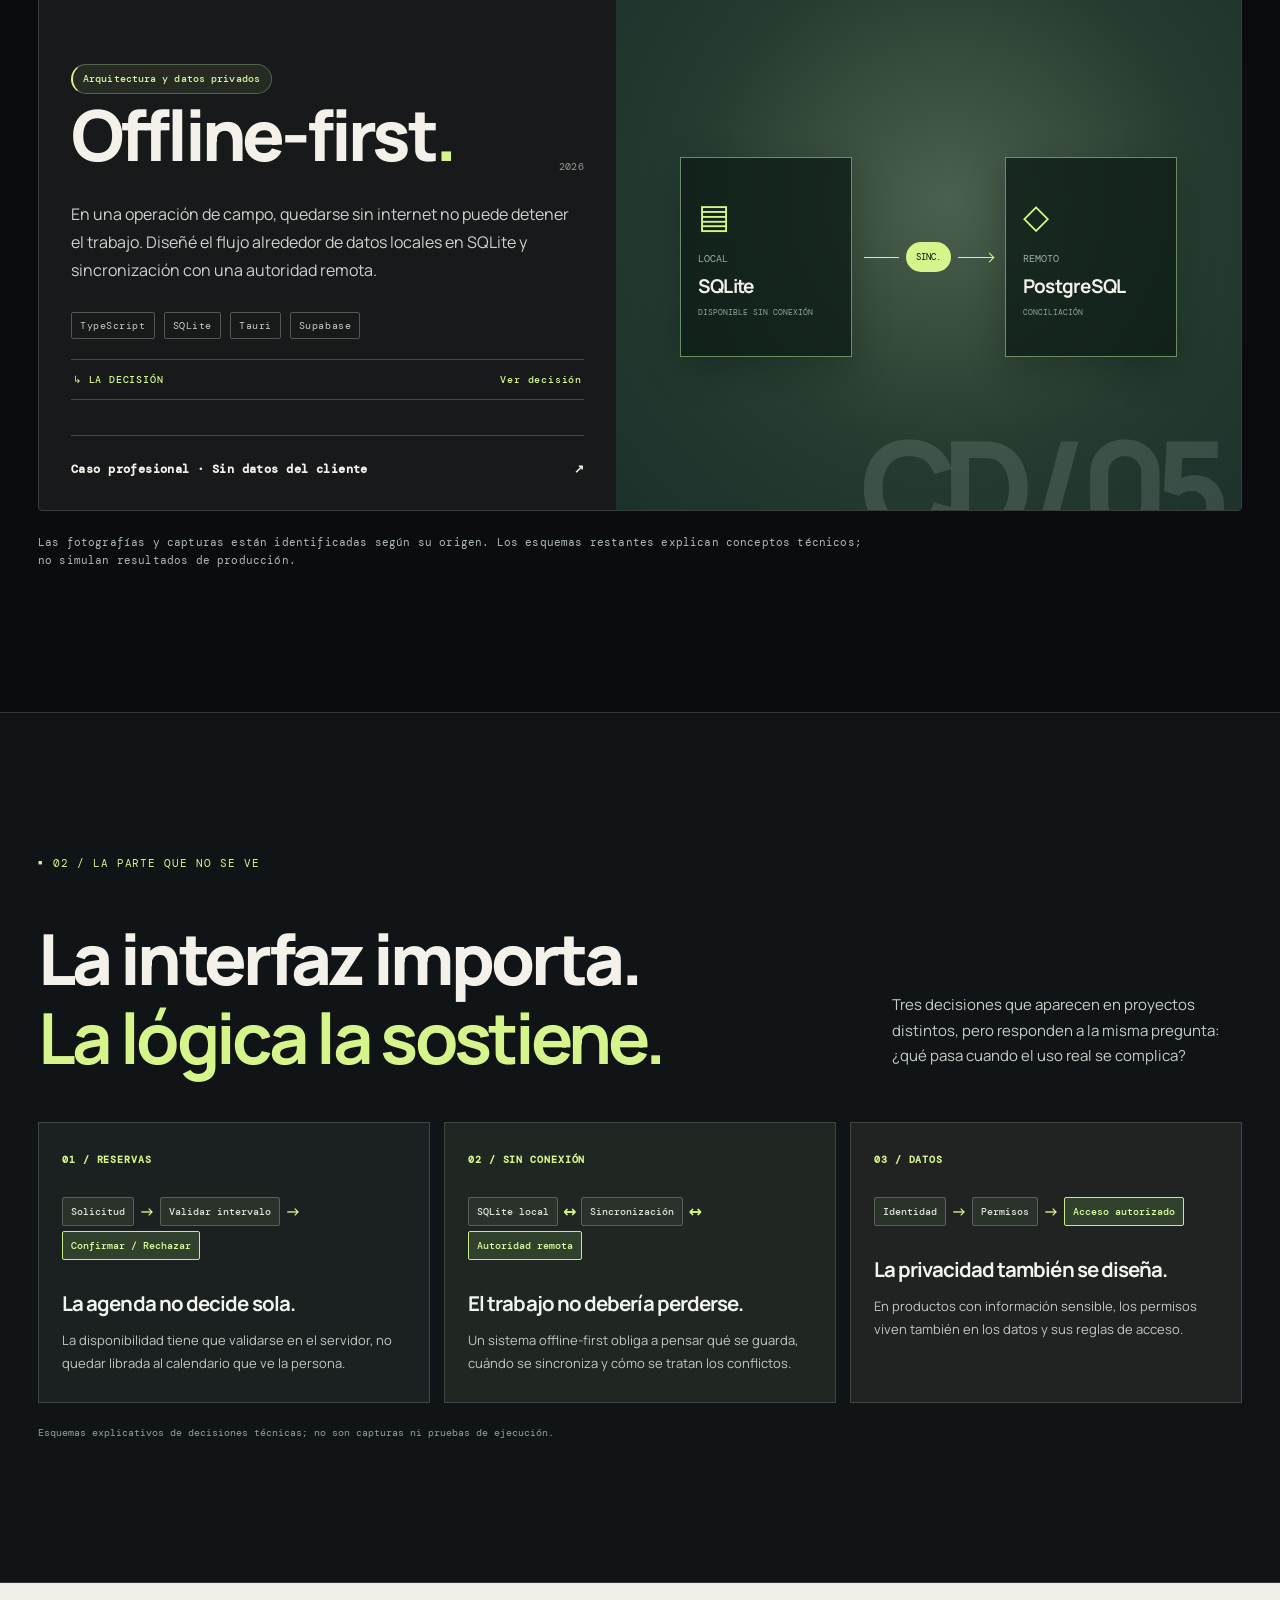
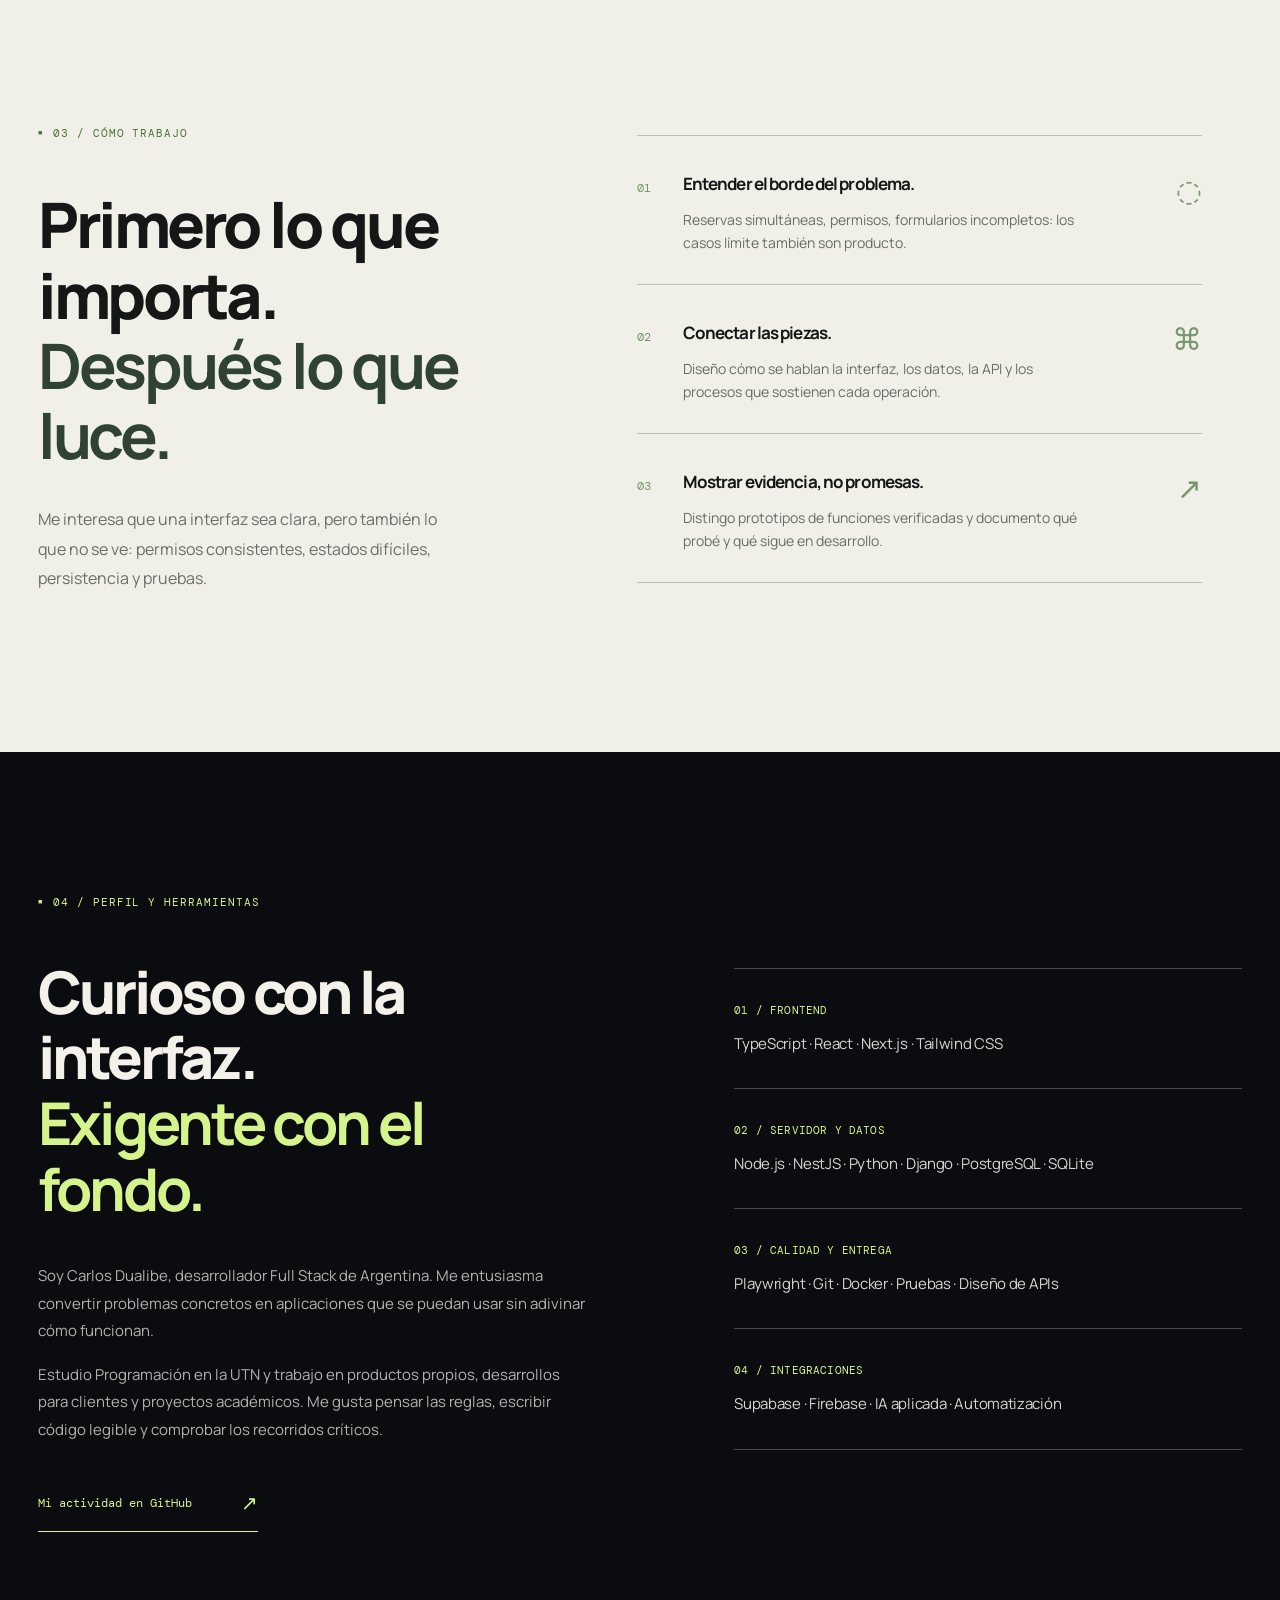
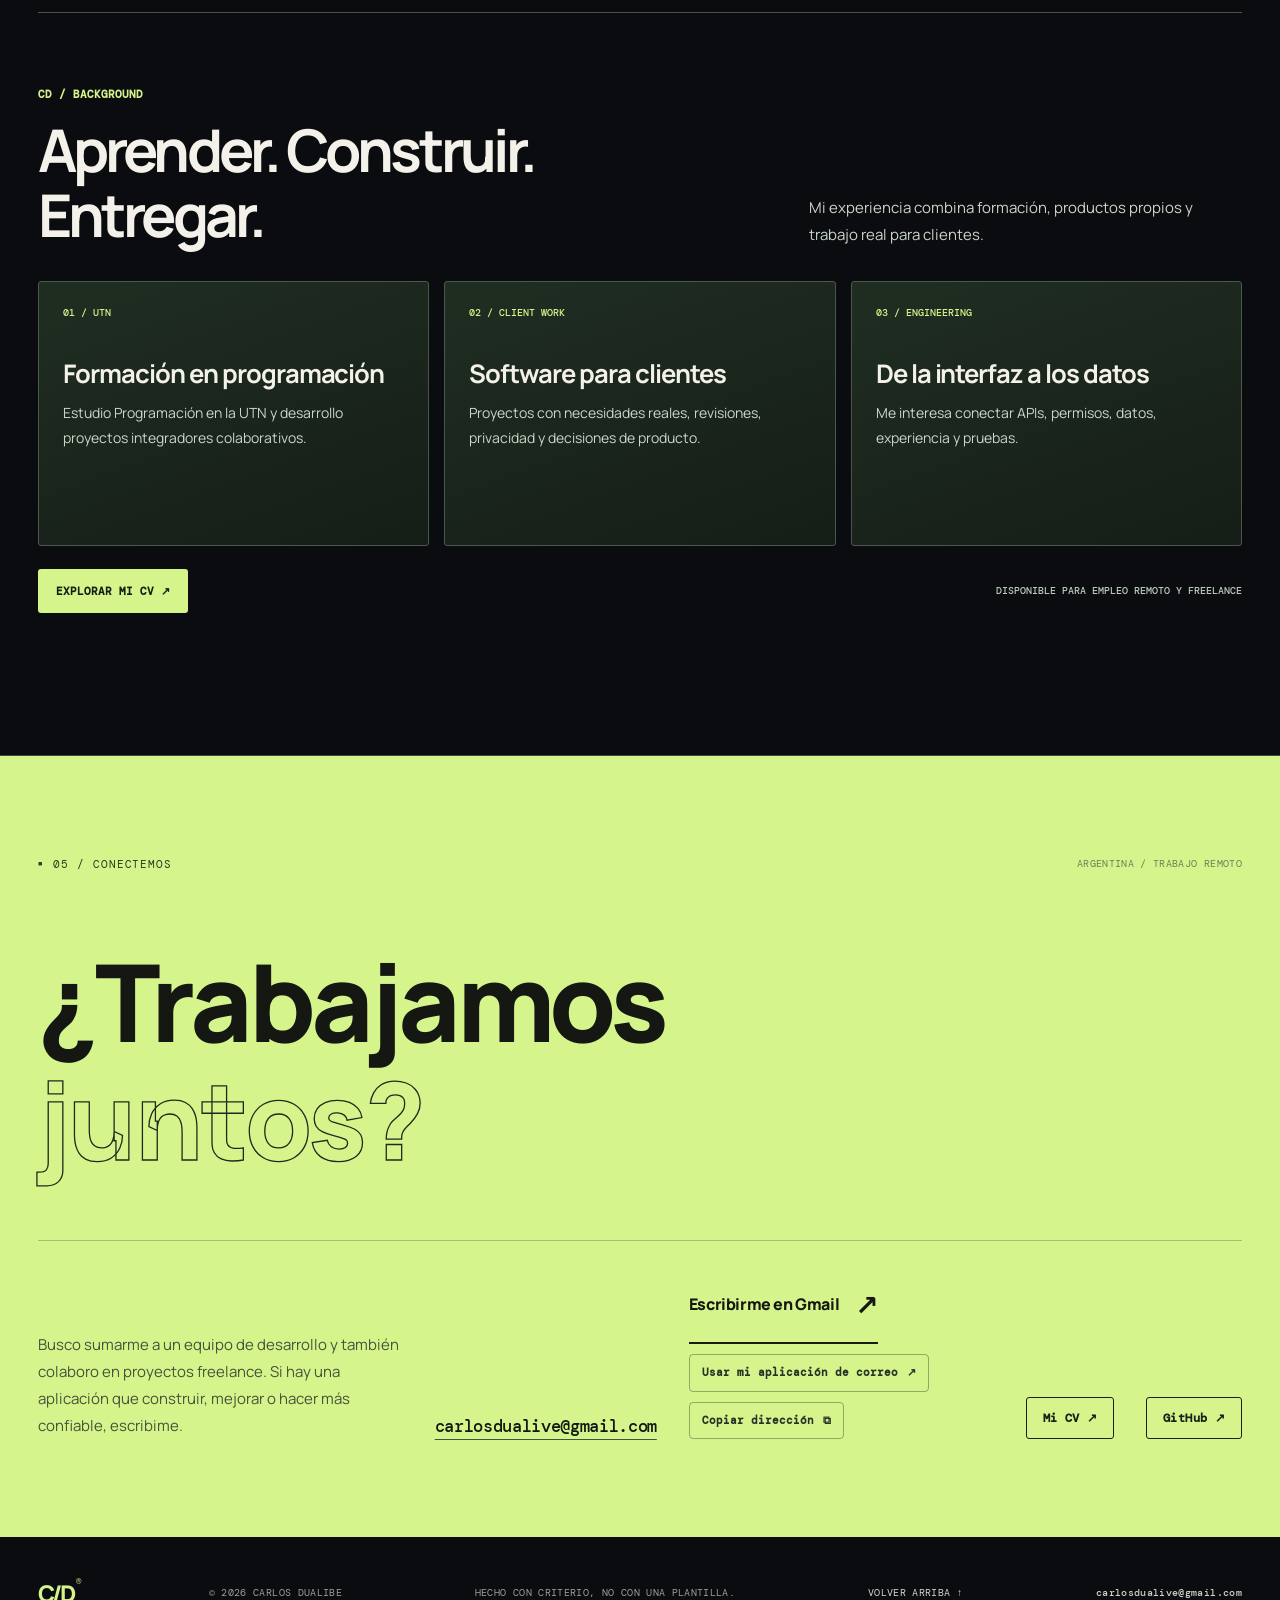
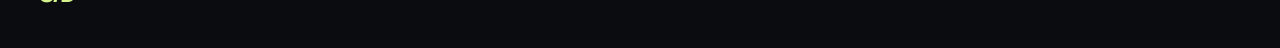
==== commit 0b81b01b: "feat(portfolio): interactive workbench, five bilingual engineering case studies and downloadable CVs" ====
--- a/index.html
+++ b/index.html
@@ -35,7 +35,7 @@
 <div aria-hidden="true" class="hero-background"><div class="radial-beam"></div><div class="orbital-line orbit-one"></div><div class="orbital-line orbit-two"></div></div>
 <div class="hero-topline"><span class="eyebrow"><span class="signal-dot"></span><span data-i18n="hero.kicker">FULL STACK DEVELOPER / ARGENTINA</span></span><span class="hero-index">PORTFOLIO — 2026 <span class="line-decoration">↗</span></span></div>
 <div class="hero-core">
-<div class="hero-copy"><h1 id="hero-title"><span class="line-clip"><span data-i18n="hero.line1">El software</span></span><span class="line-clip"><span class="hollow" data-i18n="hero.line2">tiene que</span></span><span class="line-clip"><span class="highlight-word"><span data-i18n="hero.line3">servir.</span><svg aria-hidden="true" preserveaspectratio="none" viewbox="0 0 490 32"><path d="M5 19 C100 9 228 25 487 8"></path></svg></span></span></h1><p class="hero-description" data-i18n="hero.desc">Soy Carlos Dualibe. Trabajo donde una buena interfaz se encuentra con lo difícil: permisos, datos, reglas de negocio y esos casos que no aparecen en una demo.</p><div class="hero-buttons"><a class="button button-lime" href="#proyectos"><span data-i18n="hero.cta">Ver trabajo real</span><span aria-hidden="true" class="button-icon">↗</span></a><a class="button button-quiet" href="https://github.com/yttuD" rel="noopener noreferrer" target="_blank"><span>GitHub</span><span aria-hidden="true">↗</span></a></div></div>
+<div class="hero-copy"><h1 id="hero-title"><span class="line-clip"><span data-i18n="hero.line1">El software</span></span><span class="line-clip"><span class="hollow" data-i18n="hero.line2">tiene que</span></span><span class="line-clip"><span class="highlight-word"><span data-i18n="hero.line3">servir.</span><svg aria-hidden="true" preserveaspectratio="none" viewbox="0 0 490 32"><path d="M5 19 C100 9 228 25 487 8"></path></svg></span></span></h1><p class="hero-description" data-i18n="hero.desc">Soy Carlos Dualibe. Trabajo donde una buena interfaz se encuentra con lo difícil: permisos, datos, reglas de negocio y esos casos que no aparecen en una demo.</p><div class="hero-buttons"><a class="button button-lime" href="#proyectos"><span data-i18n="hero.cta">Ver trabajo real</span><span aria-hidden="true" class="button-icon">↗</span></a><a class="button button-quiet" href="https://github.com/yttuD" rel="noopener noreferrer" target="_blank"><span>GitHub</span><span aria-hidden="true">↗</span></a><a href="/cv/" class="button button-cv"><span data-i18n="wb.cv">Mi CV ↗</span></a></div></div>
 <div aria-label="Retrato de Carlos Dualibe" data-i18n-aria-label="a11y.portrait" class="hero-art portrait-hero">
 <div aria-hidden="true" class="portrait-grid"></div>
 <img alt="Retrato profesional de Carlos Dualibe, con lentes y barba, sobre fondo gris oscuro" data-i18n-alt="a11y.portraitAlt" class="portrait-photo" decoding="async" fetchpriority="high" height="675" src="/assets/carlos-dualibe.webp" width="540"/>
@@ -49,8 +49,8 @@
 </section>
 <div aria-label="Tecnologías y áreas" data-i18n-aria-label="a11y.ticker" class="ticker"><div aria-hidden="true" class="ticker-track"><span data-i18n="ticker.bookings">RESERVAS SIN COLISIONES</span><i>✳</i><span data-i18n="ticker.permissions">PERMISOS QUE SE CUMPLEN</span><i>✳</i><span data-i18n="ticker.offline">SINCRONIZACIÓN OFFLINE</span><i>✳</i><span data-i18n="ticker.context">DATOS CON CONTEXTO</span><i>✳</i><span data-i18n="ticker.evidence">PRUEBAS CON EVIDENCIA</span><i>✳</i><span data-i18n="ticker.bookings">RESERVAS SIN COLISIONES</span><i>✳</i><span data-i18n="ticker.permissions">PERMISOS QUE SE CUMPLEN</span><i>✳</i><span data-i18n="ticker.offline">SINCRONIZACIÓN OFFLINE</span><i>✳</i><span data-i18n="ticker.context">DATOS CON CONTEXTO</span><i>✳</i><span data-i18n="ticker.evidence">PRUEBAS CON EVIDENCIA</span></div></div>
 <section aria-labelledby="work-title" class="section work-section" id="proyectos"><div class="section-heading" data-reveal=""><div class="section-overline"><span class="square-symbol">■</span> <span data-i18n="work.kicker">01 / PROYECTOS CON CONTEXTO</span></div><div class="section-title-row"><h2 data-i18n="work.title" id="work-title">Cada proyecto<br/><em>tiene un porqué.</em></h2><p class="section-lead" data-i18n="work.intro">No solo tecnologías: qué problema había, qué decisiones tomé y qué parte del trabajo se puede ver.</p></div></div>
-<div class="project-list">
-<article class="feature-project project-rendo" data-reveal=""><div class="project-editorial"><div class="project-meta"><span class="project-n">01 / 05</span><span class="project-type" data-i18n="rendo.type">PLATAFORMA WEB · PROYECTO PROPIO</span></div><div class="project-body"><div class="evidence-label" data-i18n="rendo.evidence">Demo pública · Captura real del frontend</div><div class="project-headline"><h3>Rendo<span class="project-period">.</span></h3><span class="project-year">2026</span></div><p class="project-summary" data-i18n="rendo.desc">Una reserva afecta más que un calendario. En Rendo trabajo en conectar publicaciones, disponibilidad, roles y operaciones de alquiler para que el sistema tenga reglas coherentes de punta a punta.</p><div class="chip-row"><span>Next.js</span><span>NestJS</span><span>TypeScript</span><span>Supabase</span></div><details class="case-note"><summary><span data-i18n="case.challenge">↳ EL RETO</span> <span data-i18n="case.inspect">Ver decisión</span></summary><p data-i18n="case.rendo">Un alquiler cambia la disponibilidad del anuncio, pero no debe ocultar la unidad del catálogo. El calendario, los permisos y la operación necesitan hablar el mismo idioma.</p></details></div><a class="project-link" href="https://rendo-beta-web.vercel.app/es" rel="noopener noreferrer" target="_blank"><span data-i18n="project.visit">Abrir aplicación beta</span><span aria-hidden="true" class="link-arrow">↗</span></a></div><figure aria-label="Captura auténtica de la portada pública de Rendo beta, noviembre de 2026" data-i18n-aria-label="a11y.rendoFigure" class="project-visual live-screen live-rendo">
+<div class="workbench-v2" aria-labelledby="wb-title"><div class="wb-heading"><span>CD / WORKBENCH</span><h3 id="wb-title"><span data-i18n="wb.title">Elegí un producto.<br>Entendé cómo funciona.</span></h3><p><span data-i18n="wb.subtitle">Un recorrido interactivo por cinco trabajos. Capturas auténticas cuando existen y decisiones técnicas donde importa.</span></p></div><div class="wb-shell"><div class="wb-topline"><span><i></i>CD / SELECTED WORK</span><span>INDEX 01—05</span></div><div class="wb-body"><div class="wb-tabs" role="tablist" aria-label="Proyectos"><button class="wb-tab is-active" role="tab" aria-selected="true" tabindex="0" aria-controls="wb-panel-rendo" data-wb-id="rendo"><small>01</small><strong>Rendo</strong><em><span data-i18n="wb.type.rendo">Beta pública</span></em><b>↗</b></button><button class="wb-tab" role="tab" aria-selected="false" tabindex="-1" aria-controls="wb-panel-mi-ciclo" data-wb-id="mi-ciclo"><small>02</small><strong>Mi Ciclo</strong><em><span data-i18n="wb.type.mi-ciclo">Cliente · En desarrollo</span></em><b>↗</b></button><button class="wb-tab" role="tab" aria-selected="false" tabindex="-1" aria-controls="wb-panel-transai" data-wb-id="transai"><small>03</small><strong>TransAI</strong><em><span data-i18n="wb.type.transai">Académico · Colaborativo</span></em><b>↗</b></button><button class="wb-tab" role="tab" aria-selected="false" tabindex="-1" aria-controls="wb-panel-turnos" data-wb-id="turnos"><small>04</small><strong>Turnos</strong><em><span data-i18n="wb.type.turnos">Frontend histórico</span></em><b>↗</b></button><button class="wb-tab" role="tab" aria-selected="false" tabindex="-1" aria-controls="wb-panel-offline" data-wb-id="offline"><small>05</small><strong>Offline-first</strong><em><span data-i18n="wb.type.offline">Cliente · Privado</span></em><b>↗</b></button></div><div class="wb-panels"><section class="wb-panel" role="tabpanel" id="wb-panel-rendo"  data-wb-panel="rendo" aria-label="Rendo"><div class="wb-panel-head"><span>CD / WORK LOG 01</span><span data-i18n="wb.type.rendo">Beta pública</span></div><div class="wb-shot"><img src="/assets/rendo-beta-live.webp" alt="Captura de Rendo" loading="lazy"/><span class="wb-corner">RENDO</span></div><div class="wb-panel-bottom"><div><h4>Rendo<span>.</span></h4><p><span data-i18n="wb.desc.rendo">Disponibilidad, propiedades y reservas dentro de una misma plataforma.</span></p></div><a href="/work/rendo/" class="wb-open"><span data-i18n="wb.open">VER CASO DE ESTUDIO ↗</span></a></div></section><section class="wb-panel" role="tabpanel" id="wb-panel-mi-ciclo" hidden data-wb-panel="mi-ciclo" aria-label="Mi Ciclo"><div class="wb-panel-head"><span>CD / WORK LOG 02</span><span data-i18n="wb.type.mi-ciclo">Cliente · En desarrollo</span></div><div class="wb-shot"><img src="/assets/mi-ciclo-monolito-home.png" alt="Captura de Mi Ciclo" loading="lazy"/><span class="wb-corner">MI CICLO</span></div><div class="wb-panel-bottom"><div><h4>Mi Ciclo<span>.</span></h4><p><span data-i18n="wb.desc.mi-ciclo">Bienestar, seguimiento y experiencia móvil con privacidad.</span></p></div><a href="/work/mi-ciclo/" class="wb-open"><span data-i18n="wb.open">VER CASO DE ESTUDIO ↗</span></a></div></section><section class="wb-panel" role="tabpanel" id="wb-panel-transai" hidden data-wb-panel="transai" aria-label="TransAI"><div class="wb-panel-head"><span>CD / WORK LOG 03</span><span data-i18n="wb.type.transai">Académico · Colaborativo</span></div><div class="wb-shot"><div class="wb-abstract" aria-hidden="true"><span>INTERFACE</span><b>↘</b><span>RULES</span><b>↙</b><span>DATA</span></div><span class="wb-corner">TRANSAI</span></div><div class="wb-panel-bottom"><div><h4>TransAI<span>.</span></h4><p><span data-i18n="wb.desc.transai">Servicios de inspección visual y revisión humana.</span></p></div><a href="/work/transai/" class="wb-open"><span data-i18n="wb.open">VER CASO DE ESTUDIO ↗</span></a></div></section><section class="wb-panel" role="tabpanel" id="wb-panel-turnos" hidden data-wb-panel="turnos" aria-label="Turnos"><div class="wb-panel-head"><span>CD / WORK LOG 04</span><span data-i18n="wb.type.turnos">Frontend histórico</span></div><div class="wb-shot"><img src="/assets/turnos-frontend-live.webp" alt="Captura de Turnos" loading="lazy"/><span class="wb-corner">TURNOS</span></div><div class="wb-panel-bottom"><div><h4>Turnos<span>.</span></h4><p><span data-i18n="wb.desc.turnos">Reservas y validación de disponibilidad; backend fuera de servicio.</span></p></div><a href="/work/turnos/" class="wb-open"><span data-i18n="wb.open">VER CASO DE ESTUDIO ↗</span></a></div></section><section class="wb-panel" role="tabpanel" id="wb-panel-offline" hidden data-wb-panel="offline" aria-label="Offline-first"><div class="wb-panel-head"><span>CD / WORK LOG 05</span><span data-i18n="wb.type.offline">Cliente · Privado</span></div><div class="wb-shot"><div class="wb-abstract" aria-hidden="true"><span>INTERFACE</span><b>↘</b><span>RULES</span><b>↙</b><span>DATA</span></div><span class="wb-corner">OFFLINE-FIRST</span></div><div class="wb-panel-bottom"><div><h4>Offline-first<span>.</span></h4><p><span data-i18n="wb.desc.offline">Persistencia local y reconciliación para operar sin conexión.</span></p></div><a href="/work/offline/" class="wb-open"><span data-i18n="wb.open">VER CASO DE ESTUDIO ↗</span></a></div></section></div></div></div></div><div class="project-list">
+<article class="feature-project project-rendo" data-reveal=""><div class="project-editorial"><div class="project-meta"><span class="project-n">01 / 05</span><span class="project-type" data-i18n="rendo.type">PLATAFORMA WEB · PROYECTO PROPIO</span></div><div class="project-body"><div class="evidence-label" data-i18n="rendo.evidence">Demo pública · Captura real del frontend</div><div class="project-headline"><h3>Rendo<span class="project-period">.</span></h3><span class="project-year">2026</span></div><p class="project-summary" data-i18n="rendo.desc">Una reserva afecta más que un calendario. En Rendo trabajo en conectar publicaciones, disponibilidad, roles y operaciones de alquiler para que el sistema tenga reglas coherentes de punta a punta.</p><div class="chip-row"><span>Next.js</span><span>NestJS</span><span>TypeScript</span><span>Supabase</span></div><details class="case-note"><summary><span data-i18n="case.challenge">↳ EL RETO</span> <span data-i18n="case.inspect">Ver decisión</span></summary><p data-i18n="case.rendo">Un alquiler cambia la disponibilidad del anuncio, pero no debe ocultar la unidad del catálogo. El calendario, los permisos y la operación necesitan hablar el mismo idioma.</p></details><a class="case-inline" href="/work/rendo/"><span data-i18n="wb.detail">VER HISTORIA Y ARQUITECTURA ↗</span></a></div><a class="project-link" href="https://rendo-beta-web.vercel.app/es" rel="noopener noreferrer" target="_blank"><span data-i18n="project.visit">Abrir aplicación beta</span><span aria-hidden="true" class="link-arrow">↗</span></a></div><figure aria-label="Captura auténtica de la portada pública de Rendo beta, noviembre de 2026" data-i18n-aria-label="a11y.rendoFigure" class="project-visual live-screen live-rendo">
 <div class="screen-topbar"><span class="live-dot"></span> <span data-i18n="rendo.live">VISTA REAL / BETA PÚBLICA</span> <span class="screen-date"><span data-i18n="screen.date">NOV 2026</span></span></div>
 <a aria-label="Visitar la aplicación pública Rendo beta" data-i18n-aria-label="a11y.rendoLink" href="https://rendo-beta-web.vercel.app/es" rel="noopener noreferrer" target="_blank"><img alt="Captura de la portada de la beta pública de Rendo, plataforma de alquileres y propiedades" data-i18n-alt="a11y.rendoAlt" decoding="async" height="625" loading="lazy" src="/assets/rendo-beta-live.webp" width="1000"/></a>
 <figcaption><span data-i18n="rendo.figcaption">Captura de navegador · Página pública ·</span> <span data-i18n="rendo.beta">Rendo, beta 2026</span></figcaption>
@@ -62,20 +62,20 @@
 <div class="monolito-emblem"><img alt="" height="40" src="/assets/mi-ciclo-icon.svg" width="40"/><span><span data-i18n="wellness.photoLabel">PANTALLAS DE</span><br/><b>MI CICLO</b></span></div>
 <div class="monolito-caption" data-i18n="wellness.caption">Interfaz de Mi Ciclo · Datos de prueba</div>
 </div>
-<div class="wellness-editorial"><div class="project-meta"><span class="project-n">02 / 05</span><span class="project-type" data-i18n="wellness.type">PRODUCTO PARA CLIENTE · PRIVADO</span></div><div class="evidence-label" data-i18n="wellness.evidence">Capturas de la aplicación</div><h3 data-i18n="wellness.title">Mi Ciclo</h3><p data-i18n="wellness.desc">Un producto móvil en desarrollo con seguimiento del ciclo, registro cotidiano y comunidad. Trabajo con Next.js, Supabase y Capacitor en flujos sensibles: consentimiento, privacidad, estados y experiencia mobile-first.</p><div class="chip-row"><span>Next.js</span><span>React</span><span>TypeScript</span><span>Supabase</span><span>PWA</span></div><details class="case-note"><summary><span data-i18n="case.focus">↳ EL FOCO</span> <span data-i18n="case.inspect">Ver decisión</span></summary><p data-i18n="case.wellness">La experiencia móvil debe ser cálida, pero también respetar privacidad, consentimientos y la diferencia entre estimaciones del ciclo y diagnósticos.</p></details><p class="wellness-privacy" data-i18n="wellness.privacy">Imágenes de la aplicación con datos de prueba · Código privado</p></div>
+<div class="wellness-editorial"><div class="project-meta"><span class="project-n">02 / 05</span><span class="project-type" data-i18n="wellness.type">PRODUCTO PARA CLIENTE · PRIVADO</span></div><div class="evidence-label" data-i18n="wellness.evidence">Capturas de la aplicación</div><h3 data-i18n="wellness.title">Mi Ciclo</h3><p data-i18n="wellness.desc">Un producto móvil en desarrollo con seguimiento del ciclo, registro cotidiano y comunidad. Trabajo con Next.js, Supabase y Capacitor en flujos sensibles: consentimiento, privacidad, estados y experiencia mobile-first.</p><div class="chip-row"><span>Next.js</span><span>React</span><span>TypeScript</span><span>Supabase</span><span>PWA</span></div><details class="case-note"><summary><span data-i18n="case.focus">↳ EL FOCO</span> <span data-i18n="case.inspect">Ver decisión</span></summary><p data-i18n="case.wellness">La experiencia móvil debe ser cálida, pero también respetar privacidad, consentimientos y la diferencia entre estimaciones del ciclo y diagnósticos.</p></details><a class="case-inline" href="/work/mi-ciclo/"><span data-i18n="wb.detail">VER HISTORIA Y ARQUITECTURA ↗</span></a><p class="wellness-privacy" data-i18n="wellness.privacy">Imágenes de la aplicación con datos de prueba · Código privado</p></div>
 </article><div class="project-split"><article class="compact-project project-transai" data-reveal=""><div aria-label="Diagrama explicativo de la arquitectura de TransAI: entrada visual, análisis y revisión humana; no es un resultado de detección" data-i18n-aria-label="a11y.transaiDiagram" class="compact-visual transai-architecture" role="img">
 <div class="architecture-top"><span data-i18n="transai.archLabel">TRANSAI / ARQUITECTURA</span><span data-i18n="transai.academic">PROYECTO ACADÉMICO</span></div>
 <div class="architecture-brand">Trans<span>AI</span><i>.</i></div>
 <div class="architecture-flow"><div><small data-i18n="transai.inputLabel">01 / ENTRADA</small><strong data-i18n="transai.input">Imagen</strong></div><span aria-hidden="true">→</span><div><small data-i18n="transai.serviceLabel">02 / SERVICIO</small><strong data-i18n="transai.analysis">Análisis</strong></div><span aria-hidden="true">→</span><div><small data-i18n="transai.reviewLabel">03 / CONTROL</small><strong data-i18n="transai.review">Revisión</strong></div></div>
 <p data-i18n="transai.archDesc">Servicios independientes · trazabilidad · decisión humana</p>
 <span class="architecture-footer" data-i18n="transai.archFooter">ESQUEMA CONCEPTUAL / SIN CAPTURAS DE PRUEBA</span>
-</div><div class="compact-copy"><div class="project-meta"><span>03 / 05</span><span data-i18n="transai.type">ACADÉMICO · COLABORATIVO</span></div><div class="evidence-label" data-i18n="transai.evidence">Proyecto académico · Arquitectura</div><h3>TransAI</h3><p data-i18n="transai.desc">¿Cómo integrar visión artificial sin quitarle el control a quien revisa? En TransAI trabajamos con servicios separados para análisis, trazabilidad y validación humana. Proyecto académico colaborativo.</p><div class="chip-row"><span>Django</span><span>FastAPI</span><span>React</span><span>Python</span></div><details class="case-note"><summary><span data-i18n="case.choice">↳ LA DECISIÓN</span> <span data-i18n="case.inspect">Ver decisión</span></summary><p data-i18n="case.transai">Separar la inspección automatizada de la revisión humana y conservar trazabilidad del resultado, sin presentar las imágenes de ensayo como predicciones.</p></details><a class="mini-link" data-i18n="project.private" href="https://github.com/yttuD/Portfolio/blob/main/docs/CASE_STUDIES.md#transai" rel="noopener noreferrer" target="_blank">Leer caso técnico ↗</a></div></article>
+</div><div class="compact-copy"><div class="project-meta"><span>03 / 05</span><span data-i18n="transai.type">ACADÉMICO · COLABORATIVO</span></div><div class="evidence-label" data-i18n="transai.evidence">Proyecto académico · Arquitectura</div><h3>TransAI</h3><p data-i18n="transai.desc">¿Cómo integrar visión artificial sin quitarle el control a quien revisa? En TransAI trabajamos con servicios separados para análisis, trazabilidad y validación humana. Proyecto académico colaborativo.</p><div class="chip-row"><span>Django</span><span>FastAPI</span><span>React</span><span>Python</span></div><details class="case-note"><summary><span data-i18n="case.choice">↳ LA DECISIÓN</span> <span data-i18n="case.inspect">Ver decisión</span></summary><p data-i18n="case.transai">Separar la inspección automatizada de la revisión humana y conservar trazabilidad del resultado, sin presentar las imágenes de ensayo como predicciones.</p></details><a class="mini-link" data-i18n="project.private" href="/work/transai/" rel="noopener noreferrer" target="_blank">Leer caso técnico ↗</a></div></article>
 <article class="compact-project project-turnos" data-reveal=""><figure aria-label="Captura histórica del frontend del sistema de turnos; no representa un servicio actualmente operativo" data-i18n-aria-label="a11y.turnosFigure" class="compact-visual live-screen live-turnos">
 <div class="screen-topbar"><span class="live-dot"></span> <span data-i18n="turnos.live">CAPTURA HISTÓRICA / FRONTEND</span> <span class="screen-date"><span data-i18n="screen.date">NOV 2026</span></span></div>
 <img alt="Captura histórica del frontend del sistema de turnos Clínica San Martín, actualmente sin backend operativo" data-i18n-alt="a11y.turnosAlt" decoding="async" height="625" loading="lazy" src="/assets/turnos-frontend-live.webp" width="1000"/>
 <figcaption data-i18n="turnos.caption">Clínica San Martín · Captura de interfaz</figcaption>
-</figure><div class="compact-copy"><div class="project-meta"><span>04 / 05</span><span data-i18n="turnos.type">GESTIÓN · ACADÉMICO</span></div><div class="evidence-label" data-i18n="turnos.evidence">Frontend histórico · Código público</div><h3 data-i18n="turnos.title">Sistema de turnos</h3><p data-i18n="turnos.desc">Proyecto académico de reservas y gestión de turnos, diseñado para validar disponibilidad y prevenir horarios superpuestos. El backend y la base de datos ya no están desplegados.</p><p class="turnos-status" data-i18n="turnos.status">Estado actual: API y base de datos fuera de servicio. Se muestra una captura histórica del frontend, no una demo funcional.</p><div class="chip-row"><span>React</span><span>Node.js</span><span>PostgreSQL</span><span>Prisma</span></div><details class="case-note"><summary><span data-i18n="case.challenge">↳ EL RETO</span> <span data-i18n="case.inspect">Ver decisión</span></summary><p data-i18n="case.turnos">No basta con mostrar espacios libres: el servidor debe rechazar una reserva cuando existe un solapamiento con otro turno.</p></details><a class="mini-link" href="https://github.com/yttuD/clinica-san-martin-tpi" rel="noopener noreferrer" target="_blank"><span data-i18n="project.code">Explorar repositorio</span> ↗</a></div></article></div>
-<article class="feature-project project-offline" data-reveal=""><div class="project-editorial"><div class="project-meta"><span class="project-n">05 / 05</span><span class="project-type" data-i18n="offline.type">SOFTWARE EMPRESARIAL · TRABAJO PRIVADO</span></div><div class="project-body"><div class="evidence-label" data-i18n="offline.evidence">Arquitectura y datos privados</div><div class="project-headline"><h3 data-i18n="offline.title">Offline-first<span class="project-period">.</span></h3><span class="project-year">2026</span></div><p class="project-summary" data-i18n="offline.desc">En una operación de campo, quedarse sin internet no puede detener el trabajo. Diseñé el flujo alrededor de datos locales en SQLite y sincronización con una autoridad remota.</p><div class="chip-row"><span>TypeScript</span><span>SQLite</span><span>Tauri</span><span>Supabase</span></div><details class="case-note"><summary><span data-i18n="case.choice">↳ LA DECISIÓN</span> <span data-i18n="case.inspect">Ver decisión</span></summary><p data-i18n="case.offline">Guardar el trabajo localmente y tratar la reconciliación remota como un problema de integridad de datos, no como un botón de actualizar.</p></details></div><span class="project-link private-project-link"><span data-i18n="offline.privacy">Caso profesional · Sin datos del cliente</span><span aria-hidden="true">✳</span></span></div><div aria-label="Diagrama conceptual de sincronización offline-first" data-i18n-aria-label="a11y.offlineDiagram" class="project-visual visual-offline"><div class="visual-caption"><span data-i18n="offline.topLabel">PERSISTENCIA Y SINCRONIZACIÓN</span><span data-i18n="offline.diagramLabel">ESQUEMA DE ARQUITECTURA</span></div><div class="sync-diagram"><div class="sync-node node-local"><div class="node-icon">▤</div><span>LOCAL</span><b>SQLite</b><small data-i18n="offline.available">AVAILABLE OFFLINE</small></div><div class="sync-arrows"><span class="sync-line"></span><span class="sync-pill" data-i18n="offline.sync">SYNC</span><span class="sync-line"></span></div><div class="sync-node node-cloud"><div class="node-icon">◇</div><span data-i18n="offline.remote">REMOTE</span><b>PostgreSQL</b><small data-i18n="offline.reconciliation">RECONCILIATION</small></div></div><div class="visual-watermark">CD / 05</div></div></article></div>
+</figure><div class="compact-copy"><div class="project-meta"><span>04 / 05</span><span data-i18n="turnos.type">GESTIÓN · ACADÉMICO</span></div><div class="evidence-label" data-i18n="turnos.evidence">Frontend histórico · Código público</div><h3 data-i18n="turnos.title">Sistema de turnos</h3><p data-i18n="turnos.desc">Proyecto académico de reservas y gestión de turnos, diseñado para validar disponibilidad y prevenir horarios superpuestos. El backend y la base de datos ya no están desplegados.</p><p class="turnos-status" data-i18n="turnos.status">Estado actual: API y base de datos fuera de servicio. Se muestra una captura histórica del frontend, no una demo funcional.</p><div class="chip-row"><span>React</span><span>Node.js</span><span>PostgreSQL</span><span>Prisma</span></div><details class="case-note"><summary><span data-i18n="case.challenge">↳ EL RETO</span> <span data-i18n="case.inspect">Ver decisión</span></summary><p data-i18n="case.turnos">No basta con mostrar espacios libres: el servidor debe rechazar una reserva cuando existe un solapamiento con otro turno.</p></details><a class="mini-link" href="/work/turnos/"><span data-i18n="wb.detail">VER HISTORIA Y ARQUITECTURA ↗</span></a><a class="mini-link" href="https://github.com/yttuD/clinica-san-martin-tpi" rel="noopener noreferrer" target="_blank"><span data-i18n="project.code">Explorar repositorio</span> ↗</a></div></article></div>
+<article class="feature-project project-offline" data-reveal=""><div class="project-editorial"><div class="project-meta"><span class="project-n">05 / 05</span><span class="project-type" data-i18n="offline.type">SOFTWARE EMPRESARIAL · TRABAJO PRIVADO</span></div><div class="project-body"><div class="evidence-label" data-i18n="offline.evidence">Arquitectura y datos privados</div><div class="project-headline"><h3 data-i18n="offline.title">Offline-first<span class="project-period">.</span></h3><span class="project-year">2026</span></div><p class="project-summary" data-i18n="offline.desc">En una operación de campo, quedarse sin internet no puede detener el trabajo. Diseñé el flujo alrededor de datos locales en SQLite y sincronización con una autoridad remota.</p><div class="chip-row"><span>TypeScript</span><span>SQLite</span><span>Tauri</span><span>Supabase</span></div><details class="case-note"><summary><span data-i18n="case.choice">↳ LA DECISIÓN</span> <span data-i18n="case.inspect">Ver decisión</span></summary><p data-i18n="case.offline">Guardar el trabajo localmente y tratar la reconciliación remota como un problema de integridad de datos, no como un botón de actualizar.</p></details></div><a class="project-link" href="/work/offline/"><span data-i18n="offline.privacy">Caso profesional · Sin datos del cliente</span><span aria-hidden="true">↗</span></a></div><div aria-label="Diagrama conceptual de sincronización offline-first" data-i18n-aria-label="a11y.offlineDiagram" class="project-visual visual-offline"><div class="visual-caption"><span data-i18n="offline.topLabel">PERSISTENCIA Y SINCRONIZACIÓN</span><span data-i18n="offline.diagramLabel">ESQUEMA DE ARQUITECTURA</span></div><div class="sync-diagram"><div class="sync-node node-local"><div class="node-icon">▤</div><span>LOCAL</span><b>SQLite</b><small data-i18n="offline.available">AVAILABLE OFFLINE</small></div><div class="sync-arrows"><span class="sync-line"></span><span class="sync-pill" data-i18n="offline.sync">SYNC</span><span class="sync-line"></span></div><div class="sync-node node-cloud"><div class="node-icon">◇</div><span data-i18n="offline.remote">REMOTE</span><b>PostgreSQL</b><small data-i18n="offline.reconciliation">RECONCILIATION</small></div></div><div class="visual-watermark">CD / 05</div></div></article></div>
 <p class="work-disclaimer" data-i18n="work.disclaimer">Las fotografías y capturas están identificadas según su origen. Los esquemas restantes explican conceptos técnicos; no simulan resultados de producción.</p>
 </section>
 <section aria-labelledby="decisions-title" class="engineering-notes section" id="decisiones">
@@ -88,12 +88,12 @@
 </div>
 <p class="decision-footnote" data-i18n="decisions.note">Esquemas explicativos de decisiones técnicas; no son capturas ni pruebas de ejecución.</p>
 </section><section aria-labelledby="approach-title" class="section approach-section" id="enfoque"><div class="approach-heading" data-reveal=""><div class="section-overline"><span class="square-symbol">■</span> <span data-i18n="approach.kicker">03 / CÓMO TRABAJO</span></div><h2 data-i18n="approach.title" id="approach-title">Primero lo que importa.<br/><em>Después lo que luce.</em></h2><p data-i18n="approach.desc">Me interesa que una interfaz sea clara, pero también lo que no se ve: permisos consistentes, estados difíciles, persistencia y pruebas.</p></div><div class="principles"><div class="principle" data-reveal=""><span class="principle-no">01</span><div class="principle-content"><h3 data-i18n="approach.one.title">Entender el borde del problema.</h3><p data-i18n="approach.one.desc">Reservas simultáneas, permisos, formularios incompletos: los casos límite también son producto.</p></div><span aria-hidden="true" class="principle-symbol">◌</span></div><div class="principle" data-reveal=""><span class="principle-no">02</span><div class="principle-content"><h3 data-i18n="approach.two.title">Conectar las piezas.</h3><p data-i18n="approach.two.desc">Diseño cómo se hablan la interfaz, los datos, la API y los procesos que sostienen cada operación.</p></div><span aria-hidden="true" class="principle-symbol">⌘</span></div><div class="principle" data-reveal=""><span class="principle-no">03</span><div class="principle-content"><h3 data-i18n="approach.three.title">Mostrar evidencia, no promesas.</h3><p data-i18n="approach.three.desc">Distingo prototipos de funciones verificadas y documento qué probé y qué sigue en desarrollo.</p></div><span aria-hidden="true" class="principle-symbol">↗</span></div></div></section>
-<section aria-labelledby="profile-title" class="section profile-section" id="perfil"><div class="section-overline" data-reveal=""><span class="square-symbol">■</span> <span data-i18n="about.kicker">04 / PERFIL Y HERRAMIENTAS</span></div><div class="profile-grid"><div class="profile-left" data-reveal=""><h2 data-i18n="about.title" id="profile-title">Curioso con la interfaz.<br/><em>Exigente con el fondo.</em></h2><p data-i18n="about.p1">Soy Carlos Dualibe, desarrollador Full Stack de Argentina. Me entusiasma convertir problemas concretos en aplicaciones que se puedan usar sin adivinar cómo funcionan.</p><p data-i18n="about.p2">Estudio Programación en la UTN y trabajo en productos propios, desarrollos para clientes y proyectos académicos. Me gusta pensar las reglas, escribir código legible y comprobar los recorridos críticos.</p><a class="underlined-link" href="https://github.com/yttuD" rel="noopener noreferrer" target="_blank"><span data-i18n="about.github">Mi actividad en GitHub</span><span>↗</span></a></div><div class="toolset" data-reveal=""><div class="tool-group"><span class="tool-group-title" data-i18n="skills.frontend">01 / FRONTEND</span><p>TypeScript · React · Next.js · Tailwind CSS</p></div><div class="tool-group"><span class="tool-group-title" data-i18n="skills.backend">02 / BACKEND &amp; DATA</span><p>Node.js · NestJS · Python · Django · PostgreSQL · SQLite</p></div><div class="tool-group"><span class="tool-group-title" data-i18n="skills.quality">03 / QUALITY &amp; DELIVERY</span><p data-i18n="skills.testing">Playwright · Git · Docker · Testing · API Design</p></div><div class="tool-group"><span class="tool-group-title" data-i18n="skills.integrations">04 / INTEGRATIONS</span><p data-i18n="skills.tools">Supabase · Firebase · IA aplicada · Automatización</p></div></div></div></section>
+<section aria-labelledby="profile-title" class="section profile-section" id="perfil"><div class="section-overline" data-reveal=""><span class="square-symbol">■</span> <span data-i18n="about.kicker">04 / PERFIL Y HERRAMIENTAS</span></div><div class="profile-grid"><div class="profile-left" data-reveal=""><h2 data-i18n="about.title" id="profile-title">Curioso con la interfaz.<br/><em>Exigente con el fondo.</em></h2><p data-i18n="about.p1">Soy Carlos Dualibe, desarrollador Full Stack de Argentina. Me entusiasma convertir problemas concretos en aplicaciones que se puedan usar sin adivinar cómo funcionan.</p><p data-i18n="about.p2">Estudio Programación en la UTN y trabajo en productos propios, desarrollos para clientes y proyectos académicos. Me gusta pensar las reglas, escribir código legible y comprobar los recorridos críticos.</p><a class="underlined-link" href="https://github.com/yttuD" rel="noopener noreferrer" target="_blank"><span data-i18n="about.github">Mi actividad en GitHub</span><span>↗</span></a></div><div class="toolset" data-reveal=""><div class="tool-group"><span class="tool-group-title" data-i18n="skills.frontend">01 / FRONTEND</span><p>TypeScript · React · Next.js · Tailwind CSS</p></div><div class="tool-group"><span class="tool-group-title" data-i18n="skills.backend">02 / BACKEND &amp; DATA</span><p>Node.js · NestJS · Python · Django · PostgreSQL · SQLite</p></div><div class="tool-group"><span class="tool-group-title" data-i18n="skills.quality">03 / QUALITY &amp; DELIVERY</span><p data-i18n="skills.testing">Playwright · Git · Docker · Testing · API Design</p></div><div class="tool-group"><span class="tool-group-title" data-i18n="skills.integrations">04 / INTEGRATIONS</span><p data-i18n="skills.tools">Supabase · Firebase · IA aplicada · Automatización</p></div></div></div><div class="cd-journey"><div class="cd-journey-head"><span>CD / BACKGROUND</span><h3><span data-i18n="journey.title">Aprender. Construir. Entregar.</span></h3><p><span data-i18n="journey.intro">Mi experiencia combina formación, productos propios y trabajo real para clientes.</span></p></div><div class="cd-journey-cards"><article><span>01 / UTN</span><h4><span data-i18n="journey.university">Formación en programación</span></h4><p><span data-i18n="journey.universityDesc">Estudio Programación en la UTN y desarrollo proyectos integradores colaborativos.</span></p></article><article><span>02 / CLIENT WORK</span><h4><span data-i18n="journey.clients">Software para clientes</span></h4><p><span data-i18n="journey.clientsDesc">Proyectos con necesidades reales, revisiones, privacidad y decisiones de producto.</span></p></article><article><span>03 / ENGINEERING</span><h4><span data-i18n="journey.engineer">De la interfaz a los datos</span></h4><p><span data-i18n="journey.engineerDesc">Me interesa conectar APIs, permisos, datos, experiencia y pruebas.</span></p></article></div><div class="cd-journey-foot"><a href="/cv/"><span data-i18n="journey.cv">EXPLORAR MI CV ↗</span></a><span><span data-i18n="journey.available">DISPONIBLE PARA EMPLEO REMOTO Y FREELANCE</span></span></div></div></section>
 <section aria-labelledby="contact-title" class="contact-section" id="contacto"><div class="contact-top" data-reveal=""><span class="section-overline"><span class="square-symbol">■</span> <span data-i18n="contact.kicker">05 / CONECTEMOS</span></span><span class="contact-coordinate" data-i18n="contact.location">BASED IN ARGENTINA / REMOTE</span></div><h2 data-reveal="" id="contact-title"><span data-i18n="contact.line1">¿Trabajamos</span><br/><span class="contact-line-2" data-i18n="contact.line2">juntos?</span></h2><div class="contact-bottom" data-reveal=""><p data-i18n="contact.desc">Busco sumarme a un equipo de desarrollo y también colaboro en proyectos freelance. Si hay una aplicación que construir, mejorar o hacer más confiable, escribime.</p><a class="visible-email" href="mailto:carlosdualive@gmail.com">carlosdualive@gmail.com</a><div class="email-action-group">
 <a class="contact-link" href="https://mail.google.com/mail/?view=cm&amp;fs=1&amp;to=carlosdualive%40gmail.com" target="_blank" rel="noopener noreferrer"><span data-i18n="contact.cta">Escribirme en Gmail</span><span aria-hidden="true">↗</span></a>
 <div class="email-alternatives"><a class="email-option" href="mailto:carlosdualive@gmail.com"><span data-i18n="contact.openApp">Usar mi aplicación de correo</span><span aria-hidden="true">↗</span></a><button class="email-option copy-email" id="copyEmailButton" type="button"><span data-i18n="contact.copy">Copiar dirección</span><span aria-hidden="true">⧉</span></button></div>
 <span class="email-copy-status" id="emailCopyStatus" role="status" aria-live="polite" aria-atomic="true"></span>
-</div><a class="secondary-profile-link" href="https://github.com/yttuD" rel="noopener noreferrer" target="_blank">GitHub ↗</a></div></section>
+</div><a class="secondary-profile-link" href="/cv/"><span data-i18n="wb.cv">Mi CV ↗</span></a><a class="secondary-profile-link" href="https://github.com/yttuD" rel="noopener noreferrer" target="_blank">GitHub ↗</a></div></section>
 </main>
 <footer class="site-footer"><a aria-label="Volver arriba" data-i18n-aria-label="a11y.footerTop" class="footer-brand" href="#inicio">C/D<span>®</span></a><span>© <span id="year">2026</span> CARLOS DUALIBE</span><span class="footer-note" data-i18n="footer.note">HECHO CON CRITERIO, NO CON UNA PLANTILLA.</span><a class="footer-top" data-i18n="footer.top" href="#top">VOLVER ARRIBA ↑</a><a class="footer-email" href="mailto:carlosdualive@gmail.com">carlosdualive@gmail.com</a></footer>
 <script defer="" src="/app.js"></script>
--- a/styles.css
+++ b/styles.css
@@ -247,3 +247,61 @@
 .live-turnos:hover img{transform:none;cursor:default}
 .live-turnos .screen-topbar .live-dot{background:#b6b4c1;box-shadow:none}
 .turnos-status{color:#c9bda1!important;border-left:2px solid #b8a87f;padding:8px 0 8px 12px;margin:10px 0 16px!important;max-width:unset!important;min-height:0!important;font-size:12px!important;line-height:1.6!important}
+
+
+/* Carlos Dualibe / Workbench v2: project exploration without OS imitation */
+.workbench-v2{padding:53px 0 75px;border-top:1px solid #414a43;margin:44px 0 10px}
+.wb-heading{display:grid;grid-template-columns:1fr .52fr;gap:16px 60px;align-items:end;margin-bottom:35px}
+.wb-heading>span{grid-column:1/-1;color:var(--lime);font:600 11px var(--mono);letter-spacing:.07em}
+.wb-heading h3{font-size:clamp(36px,4.5vw,64px);line-height:1.1;letter-spacing:-.058em;margin:0}
+.wb-heading p{font-size:15px;color:#cdd6cd;line-height:1.8;margin:0}
+.wb-shell{border:1px solid #526357;border-radius:6px;overflow:hidden;background:#141c17;box-shadow:0 25px 80px #0309057a}
+.wb-topline{height:49px;padding:0 20px;display:flex;align-items:center;justify-content:space-between;background:#243026;color:#d8e4d6;border-bottom:1px solid #536653;font:500 10px var(--mono);letter-spacing:.055em}
+.wb-topline>span:first-child{display:flex;align-items:center;gap:9px}.wb-topline i{width:7px;height:7px;border-radius:50%;background:var(--lime)}
+.wb-body{display:grid;grid-template-columns:32% 68%;min-height:650px}
+.wb-tabs{display:flex;flex-direction:column;background:#152019;border-right:1px solid #516153}
+.wb-tab{text-align:left;display:grid;grid-template-columns:28px 1fr 19px;grid-template-rows:auto auto;align-items:start;gap:6px 12px;padding:20px 19px;background:transparent;color:#f6f7f2;border:0;border-bottom:1px solid #334436;min-height:104px;transition:background .2s}
+.wb-tab:hover,.wb-tab.is-active{background:#2b3d2d}.wb-tab.is-active{box-shadow:inset 4px 0 var(--lime)}
+.wb-tab small{grid-row:1/3;color:#b1cdb2;font:500 11px var(--mono);margin-top:5px}
+.wb-tab strong{font-size:clamp(16px,1.8vw,23px);letter-spacing:-.045em;grid-column:2}
+.wb-tab em{grid-column:2;font:500 10px/1.4 var(--mono);color:#b5c3b7;font-style:normal}
+.wb-tab>b{grid-column:3;grid-row:1/3;color:var(--lime);font-size:19px}
+.wb-panels{min-width:0}
+.wb-panel{padding:20px;display:flex;flex-direction:column;min-height:100%;gap:17px}
+.wb-panel[hidden]{display:none!important}
+.wb-panel-head{display:flex;justify-content:space-between;gap:12px;color:#c6d8c6;font:500 10px var(--mono)}
+.wb-panel-head>span:last-child{color:var(--lime);text-align:right}
+.wb-shot{height:315px;background:#192c1c;position:relative;overflow:hidden;border:1px solid #596d5f;border-radius:4px}
+.wb-shot>img{width:100%;height:100%;object-fit:cover;object-position:top;display:block;transition:transform .4s}
+.wb-panel:hover .wb-shot>img{transform:scale(1.03)}
+.wb-abstract{display:flex;align-items:center;justify-content:center;flex-wrap:wrap;gap:10px;position:absolute;inset:20px}
+.wb-abstract>span{display:flex;align-items:center;justify-content:center;min-height:100px;min-width:120px;padding:15px;background:#233b2b;border:1px solid #67866a;color:#e9f3e8;font:600 12px var(--mono)}
+.wb-abstract>b{font-size:25px;color:var(--lime)}
+.wb-corner{position:absolute;bottom:13px;right:13px;padding:9px 12px;border:1px solid #95a898;background:#0c1710e3;color:#fff;font:600 10px var(--mono)}
+.wb-panel-bottom{display:flex;justify-content:space-between;align-items:end;gap:22px;margin-top:auto;padding:0 6px 5px}
+.wb-panel-bottom>div{max-width:490px}
+.wb-panel-bottom h4{font-size:clamp(33px,3.8vw,54px);letter-spacing:-.07em;line-height:1.1;margin:0 0 12px}
+.wb-panel-bottom h4 span{color:var(--lime)}
+.wb-panel-bottom p{color:#ccd8ce;font-size:14px;line-height:1.8;margin:0}
+.wb-open{display:inline-flex;padding:14px 17px;color:#182218;background:var(--lime);border-radius:3px;font:700 10px/1.45 var(--mono);white-space:nowrap;transition:transform .2s}
+.wb-open:hover{transform:translateY(-2px);background:#e6ffb6}
+.case-inline{color:var(--lime);display:inline-flex;margin-top:17px;border-bottom:1px solid #91ac67;padding-bottom:8px;font:600 11px var(--mono)}
+.case-inline:hover{color:#ecffde}
+.button-cv{background:#1f2920;border-color:#627b5b;color:var(--lime)}
+.cd-journey{margin-top:80px;padding-top:74px;border-top:1px solid #455447}
+.cd-journey-head{display:grid;grid-template-columns:1fr .6fr;gap:17px 50px;align-items:end}
+.cd-journey-head>span{color:var(--lime);font:600 11px var(--mono);grid-column:1/-1}
+.cd-journey-head h3{font-size:clamp(40px,4.6vw,64px);letter-spacing:-.066em;line-height:1.1;margin:0}
+.cd-journey-head p{color:#c9d5c9;font-size:15px;line-height:1.8;margin:0}
+.cd-journey-cards{display:grid;grid-template-columns:repeat(3,minmax(0,1fr));gap:15px;margin:33px 0 23px}
+.cd-journey-cards article{padding:24px;border:1px solid #4a584e;border-radius:3px;background:linear-gradient(160deg,#202e22,#151d17);min-height:265px;display:flex;flex-direction:column}
+.cd-journey-cards article>span{color:var(--lime);font:500 10px var(--mono)}
+.cd-journey-cards h4{font-size:clamp(20px,2vw,27px);line-height:1.2;letter-spacing:-.04em;margin:40px 0 12px}
+.cd-journey-cards p{margin:0;color:#cbd6cb;font-size:14px;line-height:1.75}
+.cd-journey-foot{display:flex;align-items:center;justify-content:space-between;gap:17px;flex-wrap:wrap}
+.cd-journey-foot>a{padding:15px 18px;background:var(--lime);color:#132013;border-radius:3px;font:700 11px var(--mono)}
+.cd-journey-foot>span{color:#b9ccbb;font:500 10px var(--mono)}
+@media(max-width:1140px){.wb-body{grid-template-columns:270px 1fr}.wb-panel-bottom{flex-direction:column;align-items:start}.wb-shot{height:260px}.wb-abstract>span{min-width:92px;min-height:75px;padding:10px}.wb-tab{padding:15px 12px}}
+@media(max-width:820px){.wb-heading,.cd-journey-head{grid-template-columns:1fr;gap:14px}.wb-body{grid-template-columns:1fr}.wb-tabs{display:grid;grid-template-columns:repeat(5,minmax(130px,1fr));overflow-x:auto;border-right:0;border-bottom:1px solid #516153}.wb-tab{min-width:130px;min-height:105px;display:flex;flex-direction:column;gap:7px;border-right:1px solid #445348}.wb-tab>b{display:none}.wb-tab.is-active{box-shadow:inset 0 -4px var(--lime)}.wb-panel{min-height:560px}.cd-journey-cards{grid-template-columns:1fr 1fr}.cd-journey-cards article:last-child{grid-column:1/-1;min-height:200px}}
+@media(max-width:560px){.workbench-v2{padding:32px 0 45px}.wb-heading h3{font-size:36px}.wb-heading p{font-size:14px}.wb-topline{font-size:9px}.wb-topline>span:last-child{display:none}.wb-panel{padding:13px;min-height:auto}.wb-shot{height:220px}.wb-panel-head{font-size:9px}.wb-panel-bottom h4{font-size:40px}.wb-open{white-space:normal}.wb-abstract{inset:10px;gap:4px}.wb-abstract>span{min-width:72px;min-height:60px;padding:8px;font-size:9px}.wb-abstract>b{font-size:16px}.cd-journey{padding-top:55px;margin-top:55px}.cd-journey-head h3{font-size:40px}.cd-journey-cards{grid-template-columns:1fr}.cd-journey-cards article{min-height:0}.cd-journey-cards article:last-child{grid-column:auto}.cd-journey-cards h4{margin-top:25px}.hero-buttons{gap:8px}.button-cv{min-height:45px;padding:0 13px}}
+@media(prefers-reduced-motion:reduce){.wb-shot>img,.wb-open{transition:none!important;transform:none!important}}
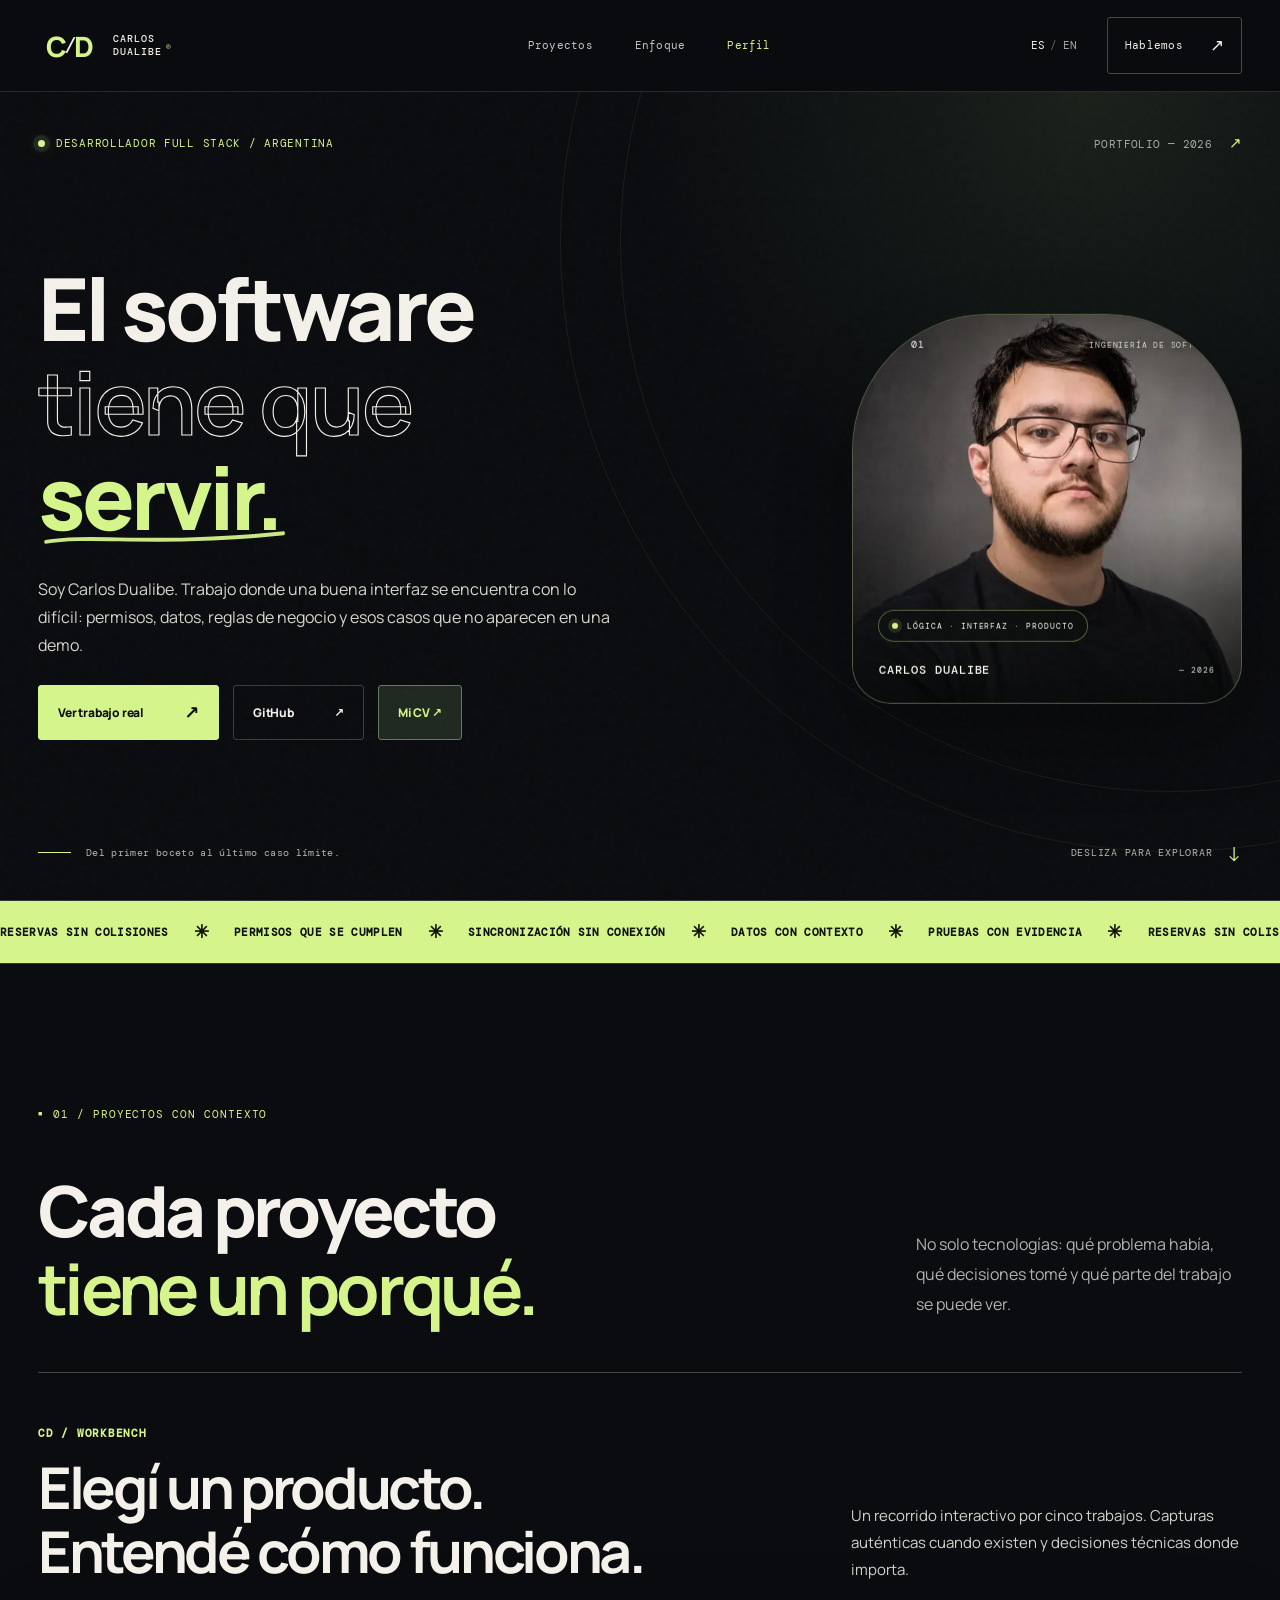
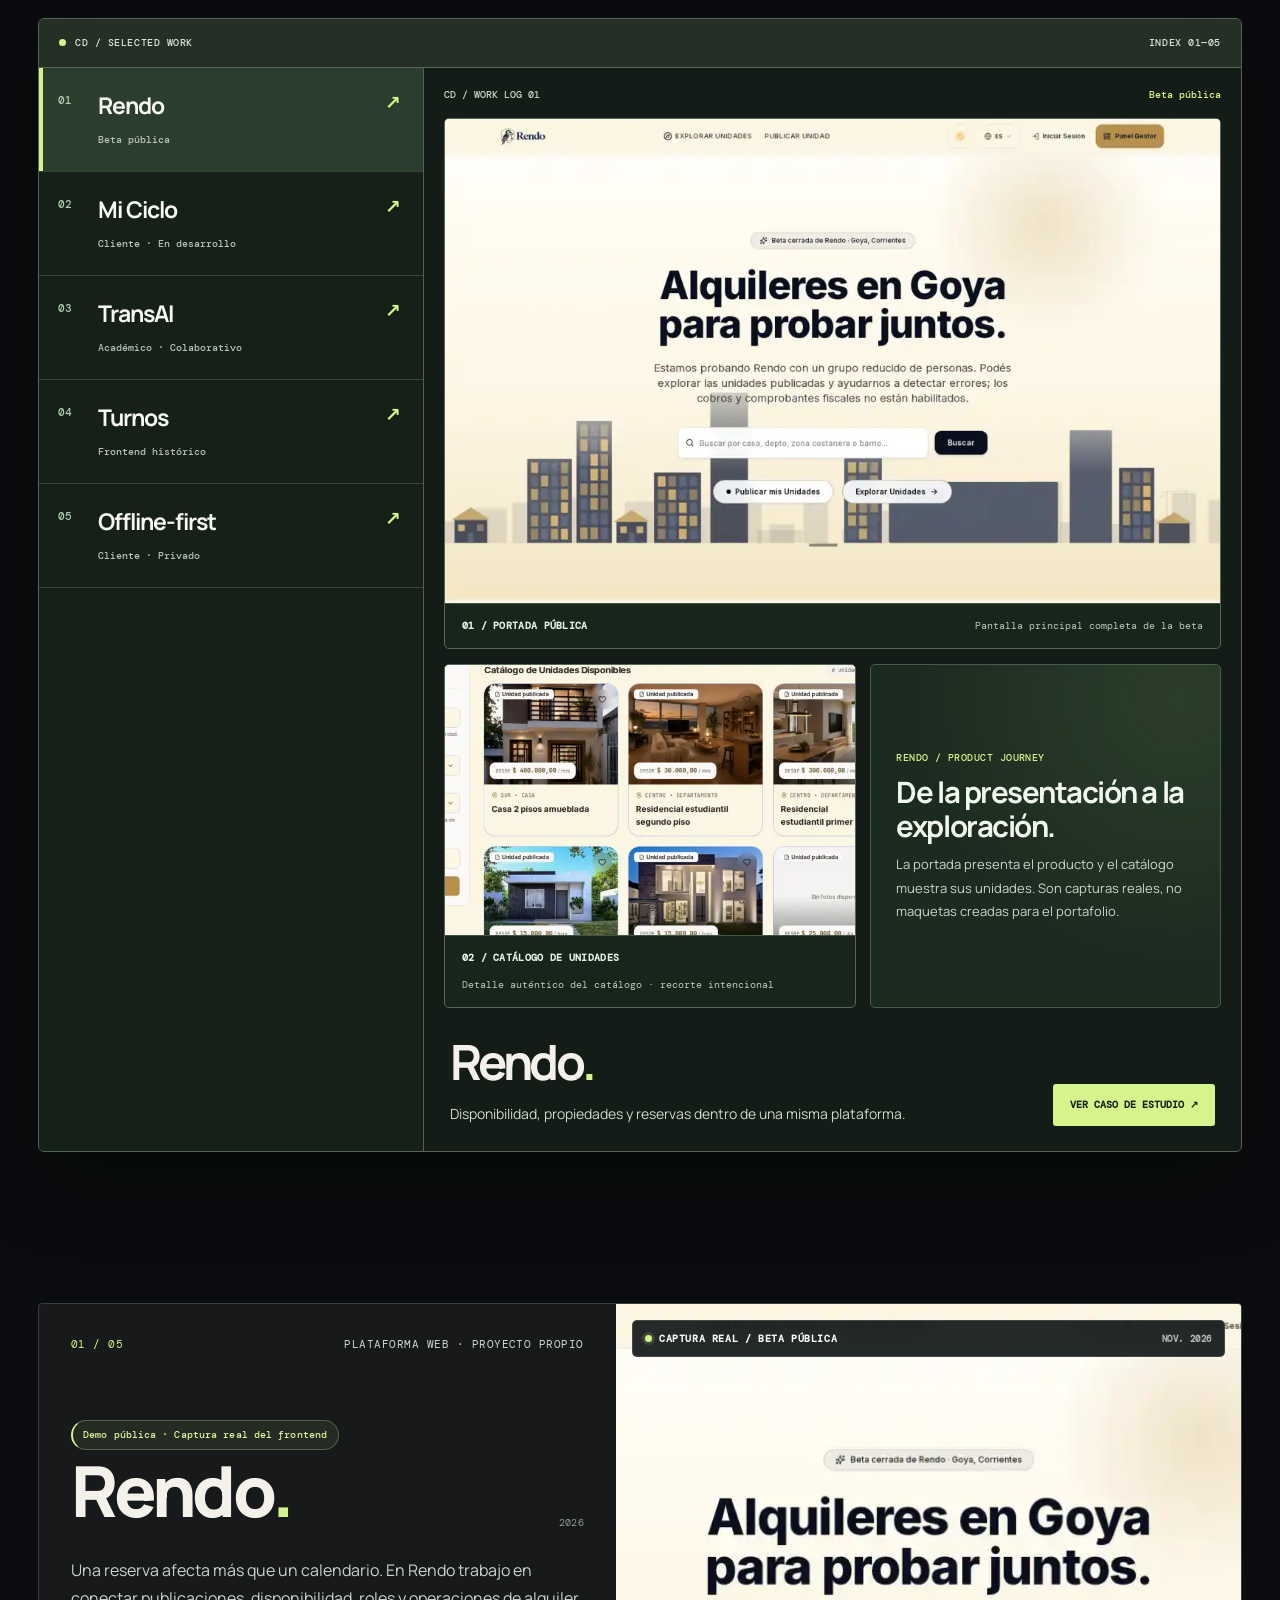
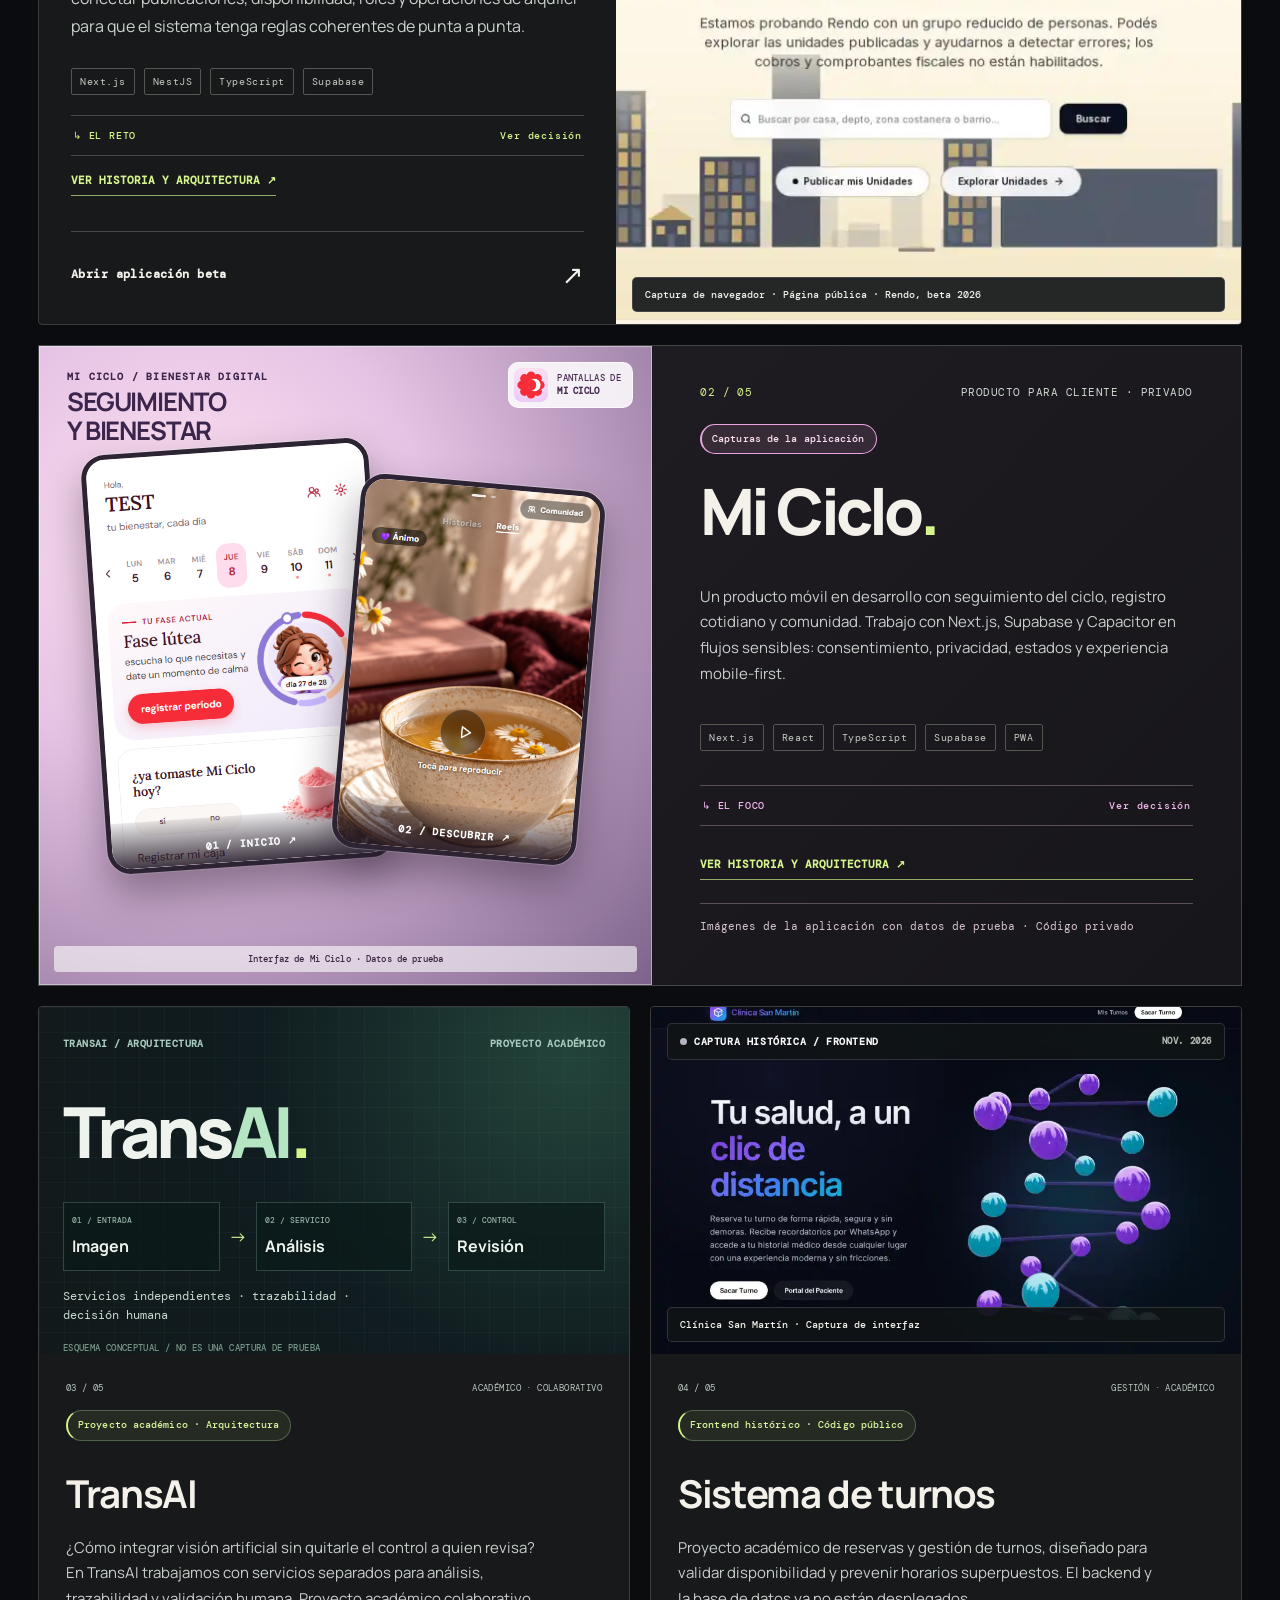
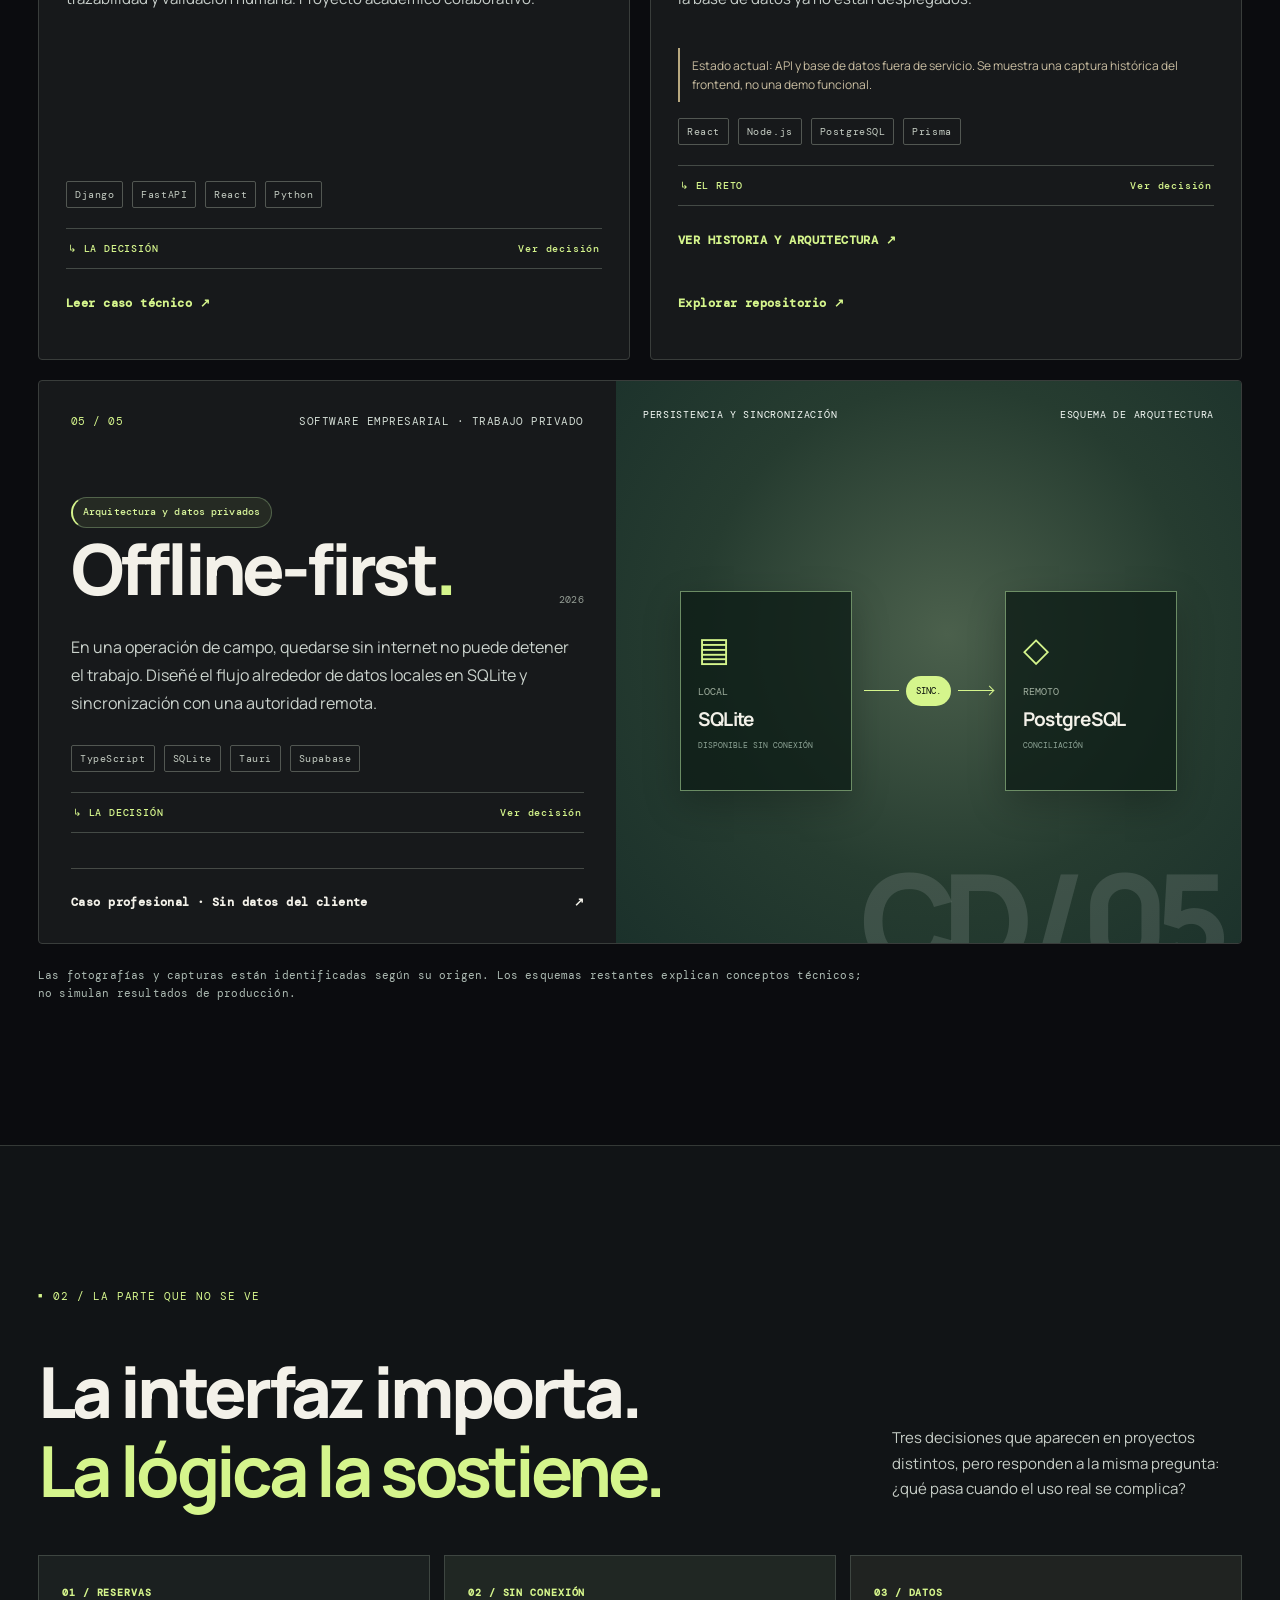
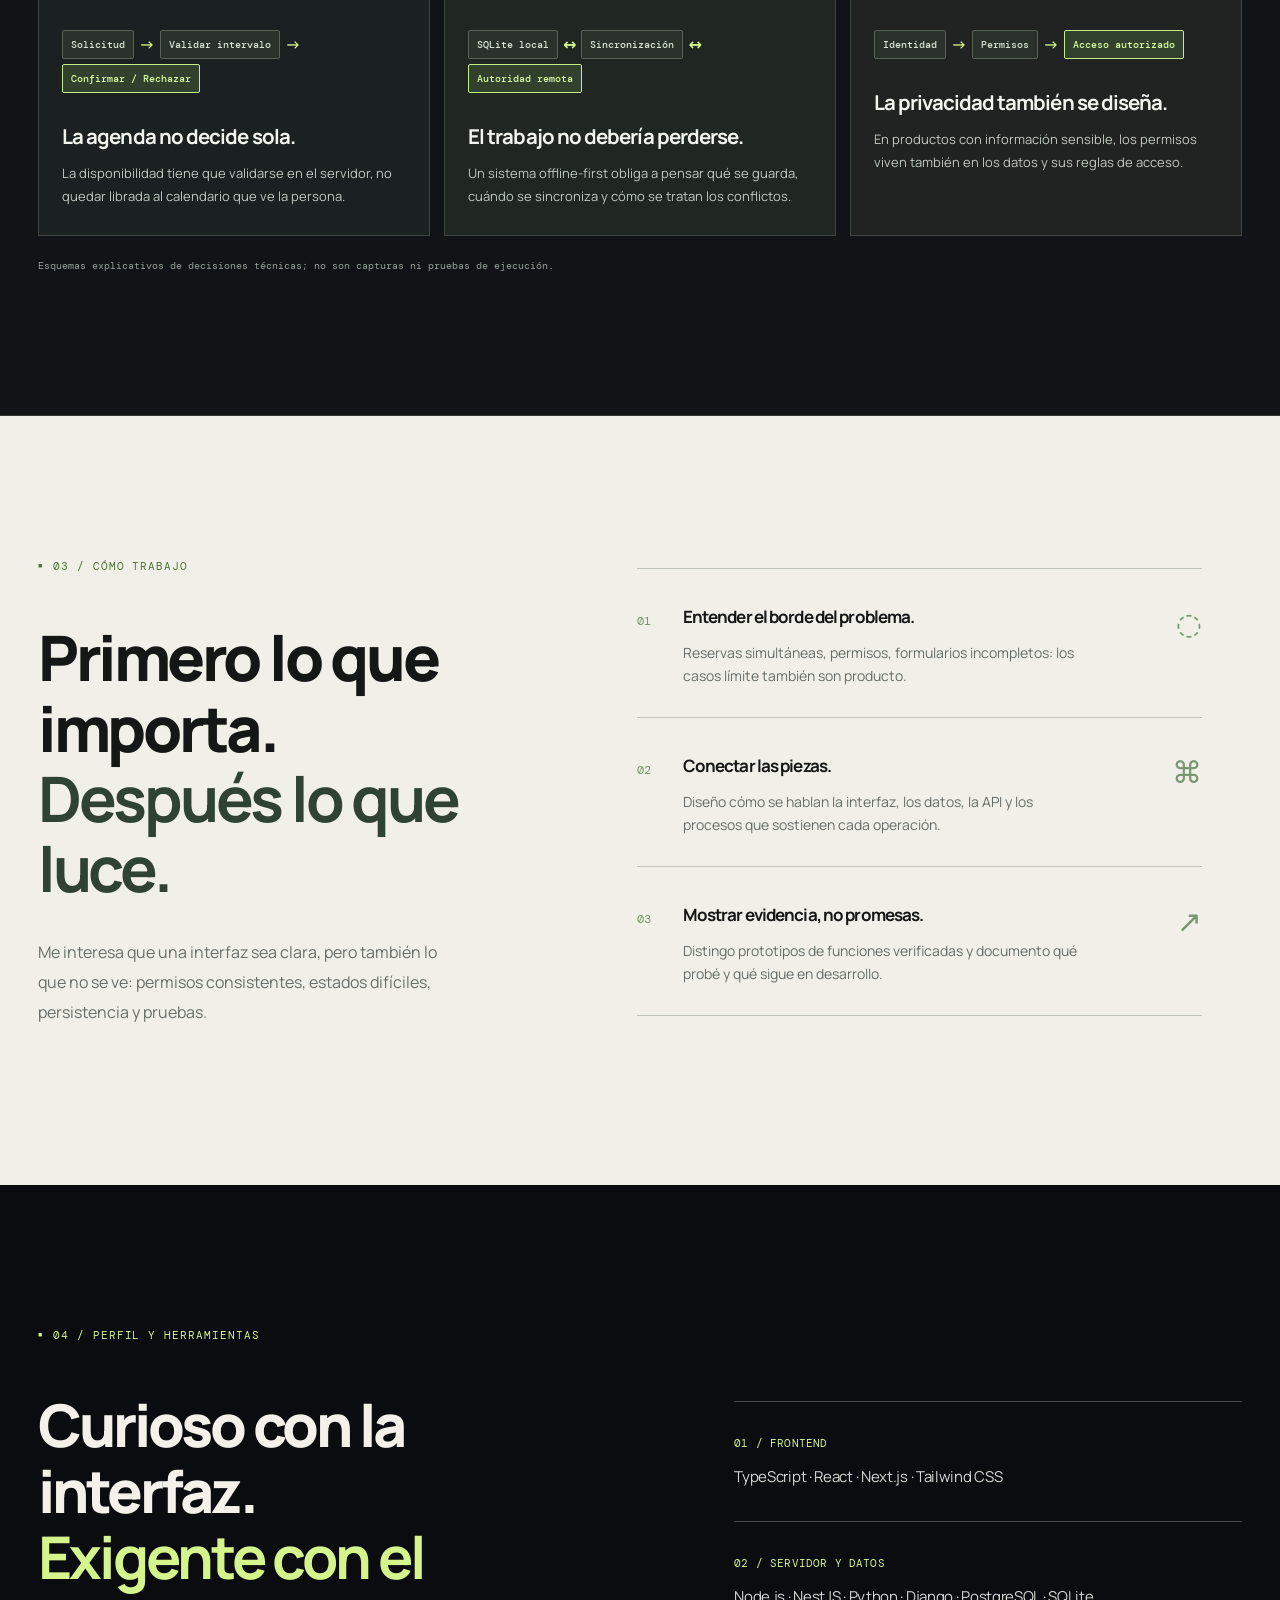
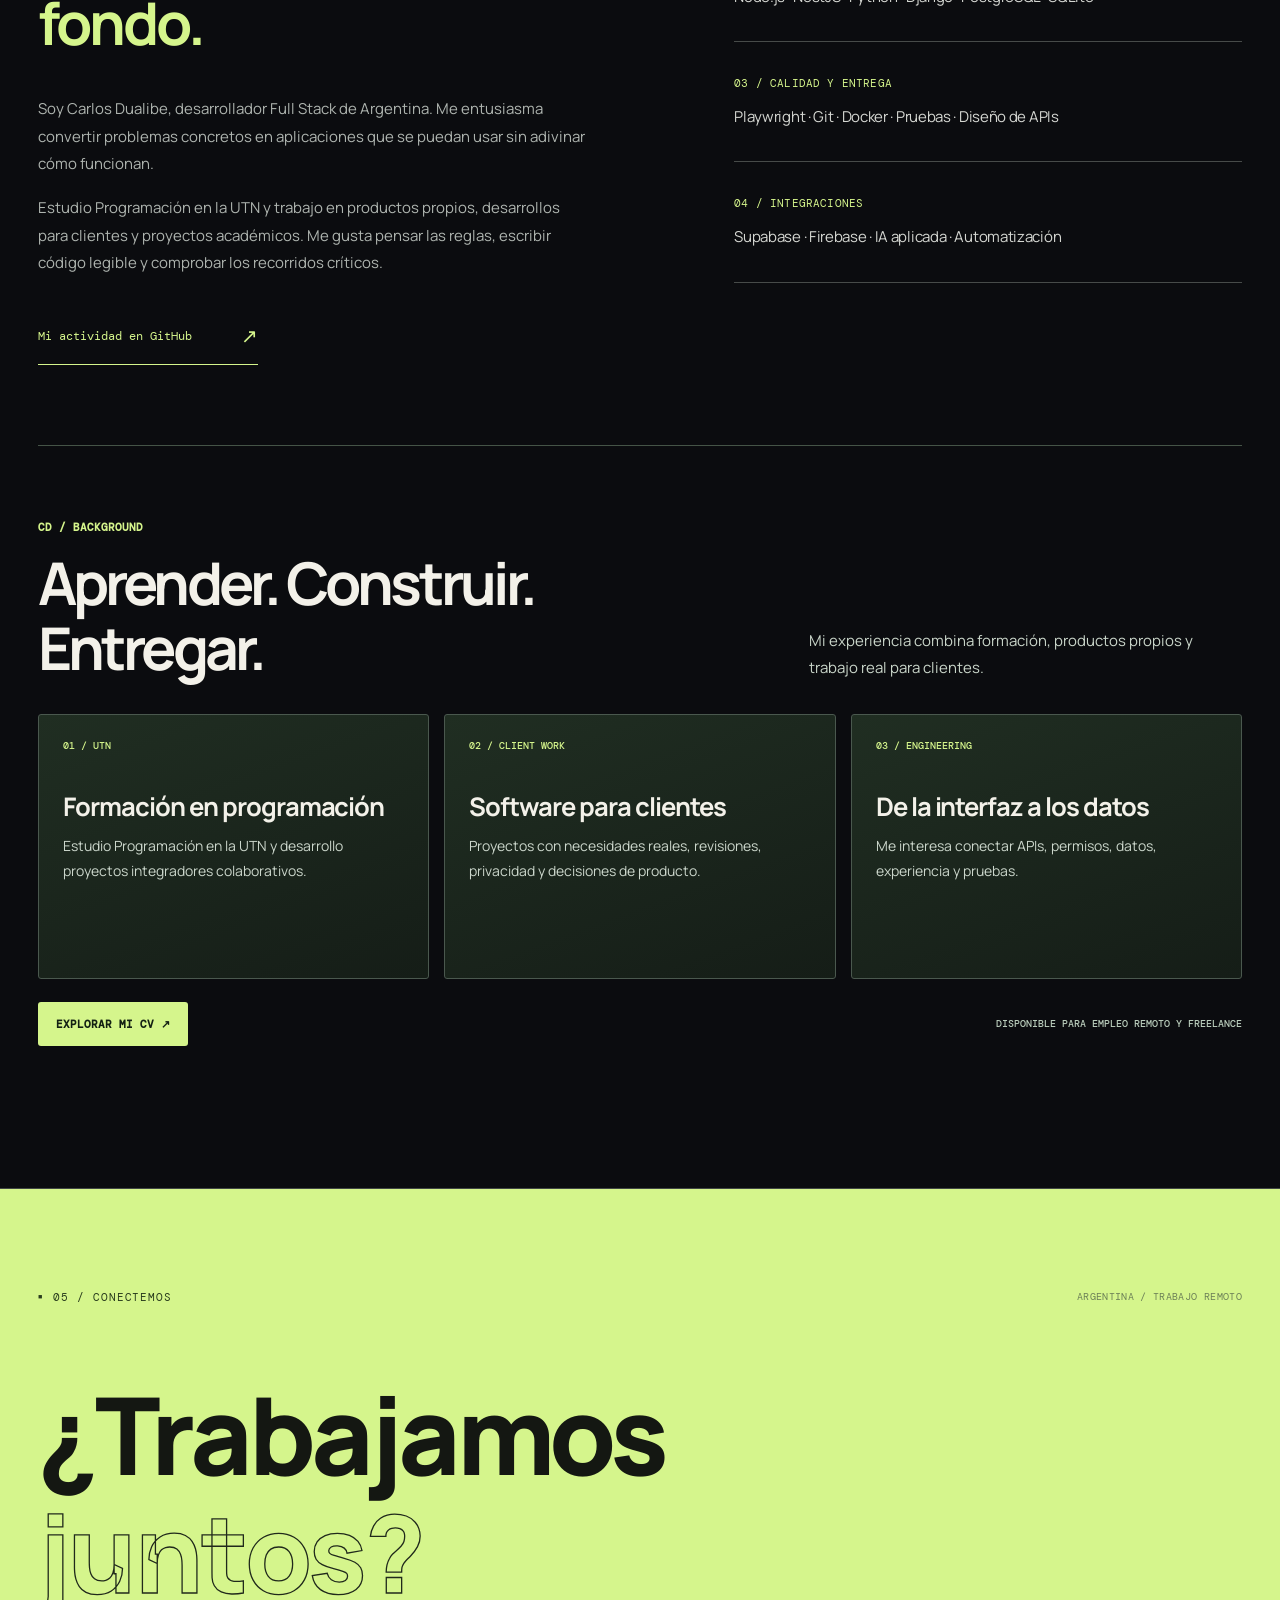
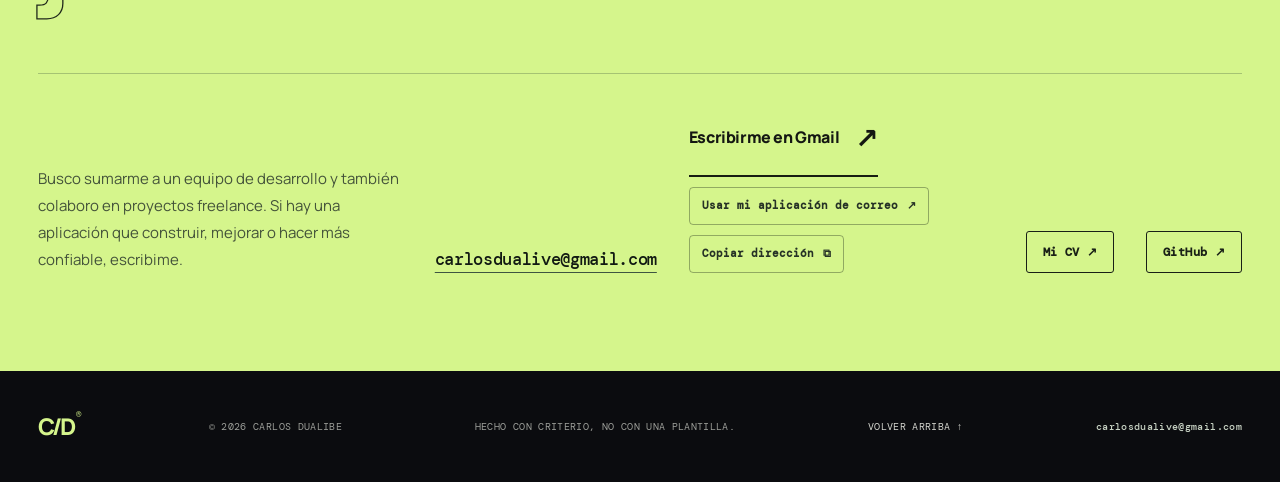
==== commit 24e3b39b: "fix(portfolio): display complete project previews in the homepage workbench" ====
--- a/index.html
+++ b/index.html
@@ -49,7 +49,31 @@
 </section>
 <div aria-label="Tecnologías y áreas" data-i18n-aria-label="a11y.ticker" class="ticker"><div aria-hidden="true" class="ticker-track"><span data-i18n="ticker.bookings">RESERVAS SIN COLISIONES</span><i>✳</i><span data-i18n="ticker.permissions">PERMISOS QUE SE CUMPLEN</span><i>✳</i><span data-i18n="ticker.offline">SINCRONIZACIÓN OFFLINE</span><i>✳</i><span data-i18n="ticker.context">DATOS CON CONTEXTO</span><i>✳</i><span data-i18n="ticker.evidence">PRUEBAS CON EVIDENCIA</span><i>✳</i><span data-i18n="ticker.bookings">RESERVAS SIN COLISIONES</span><i>✳</i><span data-i18n="ticker.permissions">PERMISOS QUE SE CUMPLEN</span><i>✳</i><span data-i18n="ticker.offline">SINCRONIZACIÓN OFFLINE</span><i>✳</i><span data-i18n="ticker.context">DATOS CON CONTEXTO</span><i>✳</i><span data-i18n="ticker.evidence">PRUEBAS CON EVIDENCIA</span></div></div>
 <section aria-labelledby="work-title" class="section work-section" id="proyectos"><div class="section-heading" data-reveal=""><div class="section-overline"><span class="square-symbol">■</span> <span data-i18n="work.kicker">01 / PROYECTOS CON CONTEXTO</span></div><div class="section-title-row"><h2 data-i18n="work.title" id="work-title">Cada proyecto<br/><em>tiene un porqué.</em></h2><p class="section-lead" data-i18n="work.intro">No solo tecnologías: qué problema había, qué decisiones tomé y qué parte del trabajo se puede ver.</p></div></div>
-<div class="workbench-v2" aria-labelledby="wb-title"><div class="wb-heading"><span>CD / WORKBENCH</span><h3 id="wb-title"><span data-i18n="wb.title">Elegí un producto.<br>Entendé cómo funciona.</span></h3><p><span data-i18n="wb.subtitle">Un recorrido interactivo por cinco trabajos. Capturas auténticas cuando existen y decisiones técnicas donde importa.</span></p></div><div class="wb-shell"><div class="wb-topline"><span><i></i>CD / SELECTED WORK</span><span>INDEX 01—05</span></div><div class="wb-body"><div class="wb-tabs" role="tablist" aria-label="Proyectos"><button class="wb-tab is-active" role="tab" aria-selected="true" tabindex="0" aria-controls="wb-panel-rendo" data-wb-id="rendo"><small>01</small><strong>Rendo</strong><em><span data-i18n="wb.type.rendo">Beta pública</span></em><b>↗</b></button><button class="wb-tab" role="tab" aria-selected="false" tabindex="-1" aria-controls="wb-panel-mi-ciclo" data-wb-id="mi-ciclo"><small>02</small><strong>Mi Ciclo</strong><em><span data-i18n="wb.type.mi-ciclo">Cliente · En desarrollo</span></em><b>↗</b></button><button class="wb-tab" role="tab" aria-selected="false" tabindex="-1" aria-controls="wb-panel-transai" data-wb-id="transai"><small>03</small><strong>TransAI</strong><em><span data-i18n="wb.type.transai">Académico · Colaborativo</span></em><b>↗</b></button><button class="wb-tab" role="tab" aria-selected="false" tabindex="-1" aria-controls="wb-panel-turnos" data-wb-id="turnos"><small>04</small><strong>Turnos</strong><em><span data-i18n="wb.type.turnos">Frontend histórico</span></em><b>↗</b></button><button class="wb-tab" role="tab" aria-selected="false" tabindex="-1" aria-controls="wb-panel-offline" data-wb-id="offline"><small>05</small><strong>Offline-first</strong><em><span data-i18n="wb.type.offline">Cliente · Privado</span></em><b>↗</b></button></div><div class="wb-panels"><section class="wb-panel" role="tabpanel" id="wb-panel-rendo"  data-wb-panel="rendo" aria-label="Rendo"><div class="wb-panel-head"><span>CD / WORK LOG 01</span><span data-i18n="wb.type.rendo">Beta pública</span></div><div class="wb-shot"><img src="/assets/rendo-beta-live.webp" alt="Captura de Rendo" loading="lazy"/><span class="wb-corner">RENDO</span></div><div class="wb-panel-bottom"><div><h4>Rendo<span>.</span></h4><p><span data-i18n="wb.desc.rendo">Disponibilidad, propiedades y reservas dentro de una misma plataforma.</span></p></div><a href="/work/rendo/" class="wb-open"><span data-i18n="wb.open">VER CASO DE ESTUDIO ↗</span></a></div></section><section class="wb-panel" role="tabpanel" id="wb-panel-mi-ciclo" hidden data-wb-panel="mi-ciclo" aria-label="Mi Ciclo"><div class="wb-panel-head"><span>CD / WORK LOG 02</span><span data-i18n="wb.type.mi-ciclo">Cliente · En desarrollo</span></div><div class="wb-shot"><img src="/assets/mi-ciclo-monolito-home.png" alt="Captura de Mi Ciclo" loading="lazy"/><span class="wb-corner">MI CICLO</span></div><div class="wb-panel-bottom"><div><h4>Mi Ciclo<span>.</span></h4><p><span data-i18n="wb.desc.mi-ciclo">Bienestar, seguimiento y experiencia móvil con privacidad.</span></p></div><a href="/work/mi-ciclo/" class="wb-open"><span data-i18n="wb.open">VER CASO DE ESTUDIO ↗</span></a></div></section><section class="wb-panel" role="tabpanel" id="wb-panel-transai" hidden data-wb-panel="transai" aria-label="TransAI"><div class="wb-panel-head"><span>CD / WORK LOG 03</span><span data-i18n="wb.type.transai">Académico · Colaborativo</span></div><div class="wb-shot"><div class="wb-abstract" aria-hidden="true"><span>INTERFACE</span><b>↘</b><span>RULES</span><b>↙</b><span>DATA</span></div><span class="wb-corner">TRANSAI</span></div><div class="wb-panel-bottom"><div><h4>TransAI<span>.</span></h4><p><span data-i18n="wb.desc.transai">Servicios de inspección visual y revisión humana.</span></p></div><a href="/work/transai/" class="wb-open"><span data-i18n="wb.open">VER CASO DE ESTUDIO ↗</span></a></div></section><section class="wb-panel" role="tabpanel" id="wb-panel-turnos" hidden data-wb-panel="turnos" aria-label="Turnos"><div class="wb-panel-head"><span>CD / WORK LOG 04</span><span data-i18n="wb.type.turnos">Frontend histórico</span></div><div class="wb-shot"><img src="/assets/turnos-frontend-live.webp" alt="Captura de Turnos" loading="lazy"/><span class="wb-corner">TURNOS</span></div><div class="wb-panel-bottom"><div><h4>Turnos<span>.</span></h4><p><span data-i18n="wb.desc.turnos">Reservas y validación de disponibilidad; backend fuera de servicio.</span></p></div><a href="/work/turnos/" class="wb-open"><span data-i18n="wb.open">VER CASO DE ESTUDIO ↗</span></a></div></section><section class="wb-panel" role="tabpanel" id="wb-panel-offline" hidden data-wb-panel="offline" aria-label="Offline-first"><div class="wb-panel-head"><span>CD / WORK LOG 05</span><span data-i18n="wb.type.offline">Cliente · Privado</span></div><div class="wb-shot"><div class="wb-abstract" aria-hidden="true"><span>INTERFACE</span><b>↘</b><span>RULES</span><b>↙</b><span>DATA</span></div><span class="wb-corner">OFFLINE-FIRST</span></div><div class="wb-panel-bottom"><div><h4>Offline-first<span>.</span></h4><p><span data-i18n="wb.desc.offline">Persistencia local y reconciliación para operar sin conexión.</span></p></div><a href="/work/offline/" class="wb-open"><span data-i18n="wb.open">VER CASO DE ESTUDIO ↗</span></a></div></section></div></div></div></div><div class="project-list">
+<div class="workbench-v2" aria-labelledby="wb-title"><div class="wb-heading"><span>CD / WORKBENCH</span><h3 id="wb-title"><span data-i18n="wb.title">Elegí un producto.<br>Entendé cómo funciona.</span></h3><p><span data-i18n="wb.subtitle">Un recorrido interactivo por cinco trabajos. Capturas auténticas cuando existen y decisiones técnicas donde importa.</span></p></div><div class="wb-shell"><div class="wb-topline"><span><i></i>CD / SELECTED WORK</span><span>INDEX 01—05</span></div><div class="wb-body"><div class="wb-tabs" role="tablist" aria-label="Proyectos"><button class="wb-tab is-active" role="tab" aria-selected="true" tabindex="0" aria-controls="wb-panel-rendo" data-wb-id="rendo"><small>01</small><strong>Rendo</strong><em><span data-i18n="wb.type.rendo">Beta pública</span></em><b>↗</b></button><button class="wb-tab" role="tab" aria-selected="false" tabindex="-1" aria-controls="wb-panel-mi-ciclo" data-wb-id="mi-ciclo"><small>02</small><strong>Mi Ciclo</strong><em><span data-i18n="wb.type.mi-ciclo">Cliente · En desarrollo</span></em><b>↗</b></button><button class="wb-tab" role="tab" aria-selected="false" tabindex="-1" aria-controls="wb-panel-transai" data-wb-id="transai"><small>03</small><strong>TransAI</strong><em><span data-i18n="wb.type.transai">Académico · Colaborativo</span></em><b>↗</b></button><button class="wb-tab" role="tab" aria-selected="false" tabindex="-1" aria-controls="wb-panel-turnos" data-wb-id="turnos"><small>04</small><strong>Turnos</strong><em><span data-i18n="wb.type.turnos">Frontend histórico</span></em><b>↗</b></button><button class="wb-tab" role="tab" aria-selected="false" tabindex="-1" aria-controls="wb-panel-offline" data-wb-id="offline"><small>05</small><strong>Offline-first</strong><em><span data-i18n="wb.type.offline">Cliente · Privado</span></em><b>↗</b></button></div><div class="wb-panels"><section class="wb-panel" role="tabpanel" id="wb-panel-rendo"  data-wb-panel="rendo" aria-label="Rendo"><div class="wb-panel-head"><span>CD / WORK LOG 01</span><span data-i18n="wb.type.rendo">Beta pública</span></div><div class="wb-preview wb-preview--rendo">
+<figure class="wb-figure wb-figure--primary"><div class="wb-image-mat"><img src="/assets/rendo-home-clear.webp" width="1050" height="656" loading="lazy" decoding="async" data-i18n-alt="wb.media.rendo.altHome" alt="Portada completa de Rendo beta sin recortes"/></div><figcaption class="wb-figcaption"><strong><span data-i18n="wb.media.rendo.home">01 / PORTADA PÚBLICA</span></strong><span><span data-i18n="wb.media.rendo.homeNote">La pantalla principal completa · beta pública</span></span></figcaption></figure>
+<div class="wb-preview-secondary"><figure class="wb-figure wb-figure--support"><div class="wb-image-mat"><img src="/assets/rendo-catalog-detail.webp" width="700" height="460" loading="lazy" decoding="async" data-i18n-alt="wb.media.rendo.altCatalog" alt="Detalle auténtico del catálogo de unidades Rendo"/></div><figcaption class="wb-figcaption"><strong><span data-i18n="wb.media.rendo.catalog">02 / CATÁLOGO</span></strong><span><span data-i18n="wb.media.rendo.catalogNote">Recorte identificado del catálogo real</span></span></figcaption></figure>
+<div class="wb-editorial-note"><span class="wb-editorial-kicker">RENDO / PRODUCT JOURNEY</span>
+<strong><span data-i18n="wb.media.rendo.insight">Del inicio a las unidades.</span></strong>
+<p><span data-i18n="wb.media.rendo.insightNote">Dos vistas públicas reales para entender el producto. El detalle del catálogo está señalado como recorte.</span></p>
+</div></div></div><div class="wb-panel-bottom"><div><h4>Rendo<span>.</span></h4><p><span data-i18n="wb.desc.rendo">Disponibilidad, propiedades y reservas dentro de una misma plataforma.</span></p></div><a href="/work/rendo/" class="wb-open"><span data-i18n="wb.open">VER CASO DE ESTUDIO ↗</span></a></div></section><section class="wb-panel" role="tabpanel" id="wb-panel-mi-ciclo" hidden data-wb-panel="mi-ciclo" aria-label="Mi Ciclo"><div class="wb-panel-head"><span>CD / WORK LOG 02</span><span data-i18n="wb.type.mi-ciclo">Cliente · En desarrollo</span></div><div class="wb-preview wb-preview--mobile">
+<div class="wb-phone-layout"><figure class="wb-figure wb-figure--phone-home"><div class="wb-image-mat"><img src="/assets/mi-ciclo-monolito-home.png" width="390" height="2047" loading="lazy" decoding="async" data-i18n-alt="wb.media.mi.altHome" alt="Captura vertical completa de inicio Mi Ciclo con datos de prueba"/></div><figcaption class="wb-figcaption"><strong><span data-i18n="wb.media.mi.home">01 / INICIO</span></strong><span><span data-i18n="wb.media.mi.homeNote">Seguimiento y registro diario · datos de prueba</span></span></figcaption></figure><figure class="wb-figure wb-figure--phone-discover"><div class="wb-image-mat"><img src="/assets/mi-ciclo-monolito-descubrir.png" width="390" height="844" loading="lazy" decoding="async" data-i18n-alt="wb.media.mi.altDiscover" alt="Captura completa de Descubrir Mi Ciclo"/></div><figcaption class="wb-figcaption"><strong><span data-i18n="wb.media.mi.discover">02 / DESCUBRIR</span></strong><span><span data-i18n="wb.media.mi.discoverNote">Contenido y navegación móvil</span></span></figcaption></figure>
+<div class="wb-phone-notes"><span class="wb-editorial-kicker">MI CICLO / MOBILE EXPERIENCE</span>
+<strong><span data-i18n="wb.media.mi.insight">Diseñado para el teléfono.</span></strong>
+<p><span data-i18n="wb.media.mi.insightNote">Las dos pantallas se muestran completas en su proporción vertical original, sin recortes ni datos reales.</span></p>
+<span class="wb-note-foot"><span data-i18n="wb.media.mi.private">EN DESARROLLO · CÓDIGO PRIVADO</span></span>
+</div></div></div><div class="wb-panel-bottom"><div><h4>Mi Ciclo<span>.</span></h4><p><span data-i18n="wb.desc.mi-ciclo">Bienestar, seguimiento y experiencia móvil con privacidad.</span></p></div><a href="/work/mi-ciclo/" class="wb-open"><span data-i18n="wb.open">VER CASO DE ESTUDIO ↗</span></a></div></section><section class="wb-panel" role="tabpanel" id="wb-panel-transai" hidden data-wb-panel="transai" aria-label="TransAI"><div class="wb-panel-head"><span>CD / WORK LOG 03</span><span data-i18n="wb.type.transai">Académico · Colaborativo</span></div><div class="wb-preview wb-preview--diagram wb-preview--transai">
+<div class="wb-flow">
+<span class="wb-flow-eyebrow"><span data-i18n="wb.media.diagramLabel">ESQUEMA EXPLICATIVO / NO ES CAPTURA</span></span>
+<div class="wb-flow-grid"><div class="wb-flow-node"><span>01</span><strong><span data-i18n="wb.media.transai.n0">Interfaz</span></strong></div><span class="wb-flow-arrow" aria-hidden="true">↔</span><div class="wb-flow-node"><span>02</span><strong><span data-i18n="wb.media.transai.n1">Servicios</span></strong></div><span class="wb-flow-arrow" aria-hidden="true">↔</span><div class="wb-flow-node"><span>03</span><strong><span data-i18n="wb.media.transai.n2">Revisión</span></strong></div></div>
+<div class="wb-flow-desc"><span data-i18n="wb.media.transai.desc">Inspección visual asistida por IA con separación de responsabilidades y revisión humana.</span></div>
+</div></div><div class="wb-panel-bottom"><div><h4>TransAI<span>.</span></h4><p><span data-i18n="wb.desc.transai">Servicios de inspección visual y revisión humana.</span></p></div><a href="/work/transai/" class="wb-open"><span data-i18n="wb.open">VER CASO DE ESTUDIO ↗</span></a></div></section><section class="wb-panel" role="tabpanel" id="wb-panel-turnos" hidden data-wb-panel="turnos" aria-label="Turnos"><div class="wb-panel-head"><span>CD / WORK LOG 04</span><span data-i18n="wb.type.turnos">Frontend histórico</span></div><div class="wb-preview wb-preview--turnos"><figure class="wb-figure wb-figure--primary"><div class="wb-image-mat"><img src="/assets/turnos-frontend-live.webp" width="1000" height="625" loading="lazy" decoding="async" data-i18n-alt="wb.media.turnos.alt" alt="Captura histórica completa del frontend de turnos Clínica San Martín"/></div><figcaption class="wb-figcaption"><strong><span data-i18n="wb.media.turnos.title">01 / FRONTEND HISTÓRICO</span></strong><span><span data-i18n="wb.media.turnos.note">Vista completa · API y base de datos fuera de servicio</span></span></figcaption></figure>
+<div class="wb-status-note"><span data-i18n="wb.media.turnos.status">El proyecto conserva su valor técnico; no se presenta como demo operativa.</span></div>
+</div><div class="wb-panel-bottom"><div><h4>Turnos<span>.</span></h4><p><span data-i18n="wb.desc.turnos">Reservas y validación de disponibilidad; backend fuera de servicio.</span></p></div><a href="/work/turnos/" class="wb-open"><span data-i18n="wb.open">VER CASO DE ESTUDIO ↗</span></a></div></section><section class="wb-panel" role="tabpanel" id="wb-panel-offline" hidden data-wb-panel="offline" aria-label="Offline-first"><div class="wb-panel-head"><span>CD / WORK LOG 05</span><span data-i18n="wb.type.offline">Cliente · Privado</span></div><div class="wb-preview wb-preview--diagram wb-preview--offline">
+<div class="wb-flow">
+<span class="wb-flow-eyebrow"><span data-i18n="wb.media.diagramLabel">ESQUEMA EXPLICATIVO / NO ES CAPTURA</span></span>
+<div class="wb-flow-grid"><div class="wb-flow-node"><span>01</span><strong><span data-i18n="wb.media.offline.n0">Operación</span></strong></div><span class="wb-flow-arrow" aria-hidden="true">↔</span><div class="wb-flow-node"><span>02</span><strong><span data-i18n="wb.media.offline.n1">SQLite local</span></strong></div><span class="wb-flow-arrow" aria-hidden="true">↔</span><div class="wb-flow-node"><span>03</span><strong><span data-i18n="wb.media.offline.n2">Datos remotos</span></strong></div></div>
+<div class="wb-flow-desc"><span data-i18n="wb.media.offline.desc">El trabajo se registra localmente y se sincroniza de forma controlada cuando hay conexión.</span></div>
+</div></div><div class="wb-panel-bottom"><div><h4>Offline-first<span>.</span></h4><p><span data-i18n="wb.desc.offline">Persistencia local y reconciliación para operar sin conexión.</span></p></div><a href="/work/offline/" class="wb-open"><span data-i18n="wb.open">VER CASO DE ESTUDIO ↗</span></a></div></section></div></div></div></div><div class="project-list">
 <article class="feature-project project-rendo" data-reveal=""><div class="project-editorial"><div class="project-meta"><span class="project-n">01 / 05</span><span class="project-type" data-i18n="rendo.type">PLATAFORMA WEB · PROYECTO PROPIO</span></div><div class="project-body"><div class="evidence-label" data-i18n="rendo.evidence">Demo pública · Captura real del frontend</div><div class="project-headline"><h3>Rendo<span class="project-period">.</span></h3><span class="project-year">2026</span></div><p class="project-summary" data-i18n="rendo.desc">Una reserva afecta más que un calendario. En Rendo trabajo en conectar publicaciones, disponibilidad, roles y operaciones de alquiler para que el sistema tenga reglas coherentes de punta a punta.</p><div class="chip-row"><span>Next.js</span><span>NestJS</span><span>TypeScript</span><span>Supabase</span></div><details class="case-note"><summary><span data-i18n="case.challenge">↳ EL RETO</span> <span data-i18n="case.inspect">Ver decisión</span></summary><p data-i18n="case.rendo">Un alquiler cambia la disponibilidad del anuncio, pero no debe ocultar la unidad del catálogo. El calendario, los permisos y la operación necesitan hablar el mismo idioma.</p></details><a class="case-inline" href="/work/rendo/"><span data-i18n="wb.detail">VER HISTORIA Y ARQUITECTURA ↗</span></a></div><a class="project-link" href="https://rendo-beta-web.vercel.app/es" rel="noopener noreferrer" target="_blank"><span data-i18n="project.visit">Abrir aplicación beta</span><span aria-hidden="true" class="link-arrow">↗</span></a></div><figure aria-label="Captura auténtica de la portada pública de Rendo beta, noviembre de 2026" data-i18n-aria-label="a11y.rendoFigure" class="project-visual live-screen live-rendo">
 <div class="screen-topbar"><span class="live-dot"></span> <span data-i18n="rendo.live">VISTA REAL / BETA PÚBLICA</span> <span class="screen-date"><span data-i18n="screen.date">NOV 2026</span></span></div>
 <a aria-label="Visitar la aplicación pública Rendo beta" data-i18n-aria-label="a11y.rendoLink" href="https://rendo-beta-web.vercel.app/es" rel="noopener noreferrer" target="_blank"><img alt="Captura de la portada de la beta pública de Rendo, plataforma de alquileres y propiedades" data-i18n-alt="a11y.rendoAlt" decoding="async" height="625" loading="lazy" src="/assets/rendo-beta-live.webp" width="1000"/></a>
--- a/styles.css
+++ b/styles.css
@@ -305,3 +305,86 @@
 @media(max-width:820px){.wb-heading,.cd-journey-head{grid-template-columns:1fr;gap:14px}.wb-body{grid-template-columns:1fr}.wb-tabs{display:grid;grid-template-columns:repeat(5,minmax(130px,1fr));overflow-x:auto;border-right:0;border-bottom:1px solid #516153}.wb-tab{min-width:130px;min-height:105px;display:flex;flex-direction:column;gap:7px;border-right:1px solid #445348}.wb-tab>b{display:none}.wb-tab.is-active{box-shadow:inset 0 -4px var(--lime)}.wb-panel{min-height:560px}.cd-journey-cards{grid-template-columns:1fr 1fr}.cd-journey-cards article:last-child{grid-column:1/-1;min-height:200px}}
 @media(max-width:560px){.workbench-v2{padding:32px 0 45px}.wb-heading h3{font-size:36px}.wb-heading p{font-size:14px}.wb-topline{font-size:9px}.wb-topline>span:last-child{display:none}.wb-panel{padding:13px;min-height:auto}.wb-shot{height:220px}.wb-panel-head{font-size:9px}.wb-panel-bottom h4{font-size:40px}.wb-open{white-space:normal}.wb-abstract{inset:10px;gap:4px}.wb-abstract>span{min-width:72px;min-height:60px;padding:8px;font-size:9px}.wb-abstract>b{font-size:16px}.cd-journey{padding-top:55px;margin-top:55px}.cd-journey-head h3{font-size:40px}.cd-journey-cards{grid-template-columns:1fr}.cd-journey-cards article{min-height:0}.cd-journey-cards article:last-child{grid-column:auto}.cd-journey-cards h4{margin-top:25px}.hero-buttons{gap:8px}.button-cv{min-height:45px;padding:0 13px}}
 @media(prefers-reduced-motion:reduce){.wb-shot>img,.wb-open{transition:none!important;transform:none!important}}
+
+
+/* WORKBENCH VISUAL EVIDENCE v3
+   The preview is a readable, honest case-study teaser, not a cropped banner.
+   Screenshot dimensions are intrinsic; captions and controls stay outside images. */
+.wb-preview{display:flex;flex-direction:column;gap:15px;min-width:0;width:100%}
+.wb-figure{display:flex;flex-direction:column;min-width:0;max-width:100%;margin:0;border:1px solid #566859;border-radius:5px;overflow:hidden;background:#17251b}
+.wb-image-mat{width:100%;min-width:0;display:flex;align-items:flex-start;justify-content:center;background:#f6f4ea}
+.wb-image-mat img{display:block;width:100%;height:auto!important;max-height:none!important;object-fit:contain!important;object-position:center!important;transform:none!important;filter:none!important}
+.wb-preview .wb-figure--primary img{max-width:1050px}
+.wb-preview--turnos .wb-figure--primary img{max-width:1000px}
+.wb-figure--support .wb-image-mat{background:#e6e8de}
+.wb-figure--support img{max-width:700px}
+.wb-figcaption{display:flex;align-items:baseline;justify-content:space-between;gap:12px;flex-wrap:wrap;padding:14px 17px;border-top:1px solid #425343;color:#d7e4d4}
+.wb-figcaption strong{font:600 10px/1.55 var(--mono);letter-spacing:.03em;color:#e6f3e3}
+.wb-figcaption>span{font:400 10px/1.6 var(--mono);color:#bbcdbc}
+.wb-preview-secondary{display:grid;grid-template-columns:minmax(0,1.08fr) minmax(0,.92fr);gap:14px;align-items:stretch}
+.wb-editorial-note{display:flex;flex-direction:column;justify-content:center;align-items:flex-start;gap:10px;min-width:0;padding:clamp(15px,2vw,28px);border:1px solid #455c4a;border-radius:5px;background:radial-gradient(circle at 88% 10%,#bdf38a18,transparent 60%),#1c2b20}
+.wb-editorial-kicker{font:500 10px/1.6 var(--mono);letter-spacing:.045em;color:var(--lime)}
+.wb-editorial-note strong,.wb-phone-notes strong{font-size:clamp(21px,2.3vw,33px);line-height:1.15;letter-spacing:-.05em;color:#f1f8ed}
+.wb-editorial-note p,.wb-phone-notes p{margin:0;font-size:13px;line-height:1.78;color:#c7d8ca}
+.wb-preview--mobile{background:linear-gradient(150deg,#3e323f,#24232e);border:1px solid #66546a;border-radius:6px;min-width:0;padding:20px}
+.wb-phone-layout{display:grid;grid-template-columns:minmax(0,165px) minmax(0,230px) minmax(0,1fr);gap:17px;align-items:start;min-width:0}
+.wb-phone-layout .wb-figure{border:0;background:transparent;overflow:visible}
+.wb-phone-layout .wb-image-mat{border:2px solid #27262e;border-radius:14px;overflow:hidden;background:#fef8fb;box-shadow:0 14px 32px #0004}
+.wb-phone-layout .wb-image-mat img{display:block;width:100%;height:auto!important;max-width:390px;max-height:none!important;object-fit:contain!important;transform:none!important}
+.wb-phone-layout .wb-figcaption{padding:11px 0;border:0;flex-direction:column;gap:5px}
+.wb-phone-layout .wb-figcaption strong{color:#f8eaf5}
+.wb-phone-layout .wb-figcaption span{color:#e0c9de}
+.wb-phone-notes{min-width:0;align-self:start;display:flex;flex-direction:column;gap:17px;padding:14px 5px}
+.wb-phone-notes strong{font-size:clamp(22px,2.7vw,34px)}
+.wb-phone-notes p{color:#edddeb}
+.wb-note-foot{margin-top:15px;color:#eecae9;font:500 10px/1.7 var(--mono)}
+.wb-status-note{border-left:3px solid #93b9d8;padding:12px 16px;background:#1b2e35;font:500 11px/1.8 var(--mono);color:#c8e0ea}
+.wb-preview--diagram{min-height:340px;justify-content:center}
+.wb-flow{min-width:0;border:1px solid #4d6853;border-radius:5px;padding:clamp(17px,3vw,32px);background:radial-gradient(ellipse at 80% 5%,#d0f58c20,transparent 60%),#18281d}
+.wb-flow-eyebrow{font:600 10px/1.7 var(--mono);color:var(--lime);letter-spacing:.045em}
+.wb-flow-grid{display:grid;grid-template-columns:minmax(0,1fr) 20px minmax(0,1fr) 20px minmax(0,1fr);align-items:center;gap:9px;margin:34px 0 27px}
+.wb-flow-node{min-width:0;min-height:141px;padding:15px 13px;display:flex;flex-direction:column;justify-content:space-between;align-items:flex-start;background:#243b29;border:1px solid #57765e}
+.wb-flow-node>span{font:500 11px var(--mono);color:var(--lime)}
+.wb-flow-node strong{font-size:clamp(13px,1.55vw,21px);line-height:1.3;letter-spacing:-.03em;color:#eaf3e7;overflow-wrap:anywhere}
+.wb-flow-arrow{color:var(--lime);font:700 20px var(--mono);text-align:center}
+.wb-flow-desc{font-size:14px;line-height:1.7;color:#bcd4be;max-width:620px}
+.wb-panel-bottom{padding-top:10px}
+@media(max-width:1140px){
+ .wb-preview-secondary{grid-template-columns:1fr}
+ .wb-editorial-note{padding:20px}
+ .wb-phone-layout{grid-template-columns:minmax(0,125px) minmax(0,175px) minmax(0,1fr);gap:12px}
+ .wb-phone-notes strong{font-size:23px}
+}
+@media(min-width:821px) and (max-width:1000px){
+ .wb-phone-layout{grid-template-columns:minmax(0,125px) minmax(0,165px);gap:14px}
+ .wb-phone-notes{grid-column:1/-1}
+}
+@media(max-width:820px){
+ .wb-preview-secondary{grid-template-columns:minmax(0,1.05fr) minmax(0,.95fr)}
+ .wb-phone-layout{grid-template-columns:minmax(0,145px) minmax(0,200px) minmax(0,1fr)}
+ .wb-phone-notes{grid-column:auto}
+}
+@media(max-width:650px){
+ .wb-preview-secondary{grid-template-columns:1fr}
+ .wb-preview--mobile{padding:14px}
+ .wb-phone-layout{grid-template-columns:minmax(0,1fr) minmax(0,1.2fr);gap:15px}
+ .wb-phone-notes{grid-column:1/-1;padding:8px 3px}
+ .wb-phone-notes strong{font-size:27px}
+ .wb-figcaption{padding:11px 12px;gap:7px}
+ .wb-figcaption strong,.wb-figcaption>span{font-size:9px}
+ .wb-flow-grid{gap:5px;grid-template-columns:minmax(0,1fr) 12px minmax(0,1fr) 12px minmax(0,1fr);margin:24px 0 19px}
+ .wb-flow-node{min-height:115px;padding:10px 8px}
+ .wb-flow-node strong{font-size:12px}
+ .wb-flow-arrow{font-size:14px}
+}
+@media(max-width:365px){
+ .wb-figcaption{flex-direction:column;align-items:flex-start}
+ .wb-preview--mobile{padding:10px}
+ .wb-phone-layout{gap:9px}
+ .wb-flow{padding:14px}
+ .wb-flow-grid{grid-template-columns:minmax(0,1fr) 9px minmax(0,1fr) 9px minmax(0,1fr);gap:3px}
+ .wb-flow-node{padding:8px 6px}
+ .wb-flow-node strong{font-size:11px}
+}
+@media(prefers-reduced-motion:reduce){.wb-preview *{scroll-behavior:auto!important;animation:none!important;transition:none!important}}
+
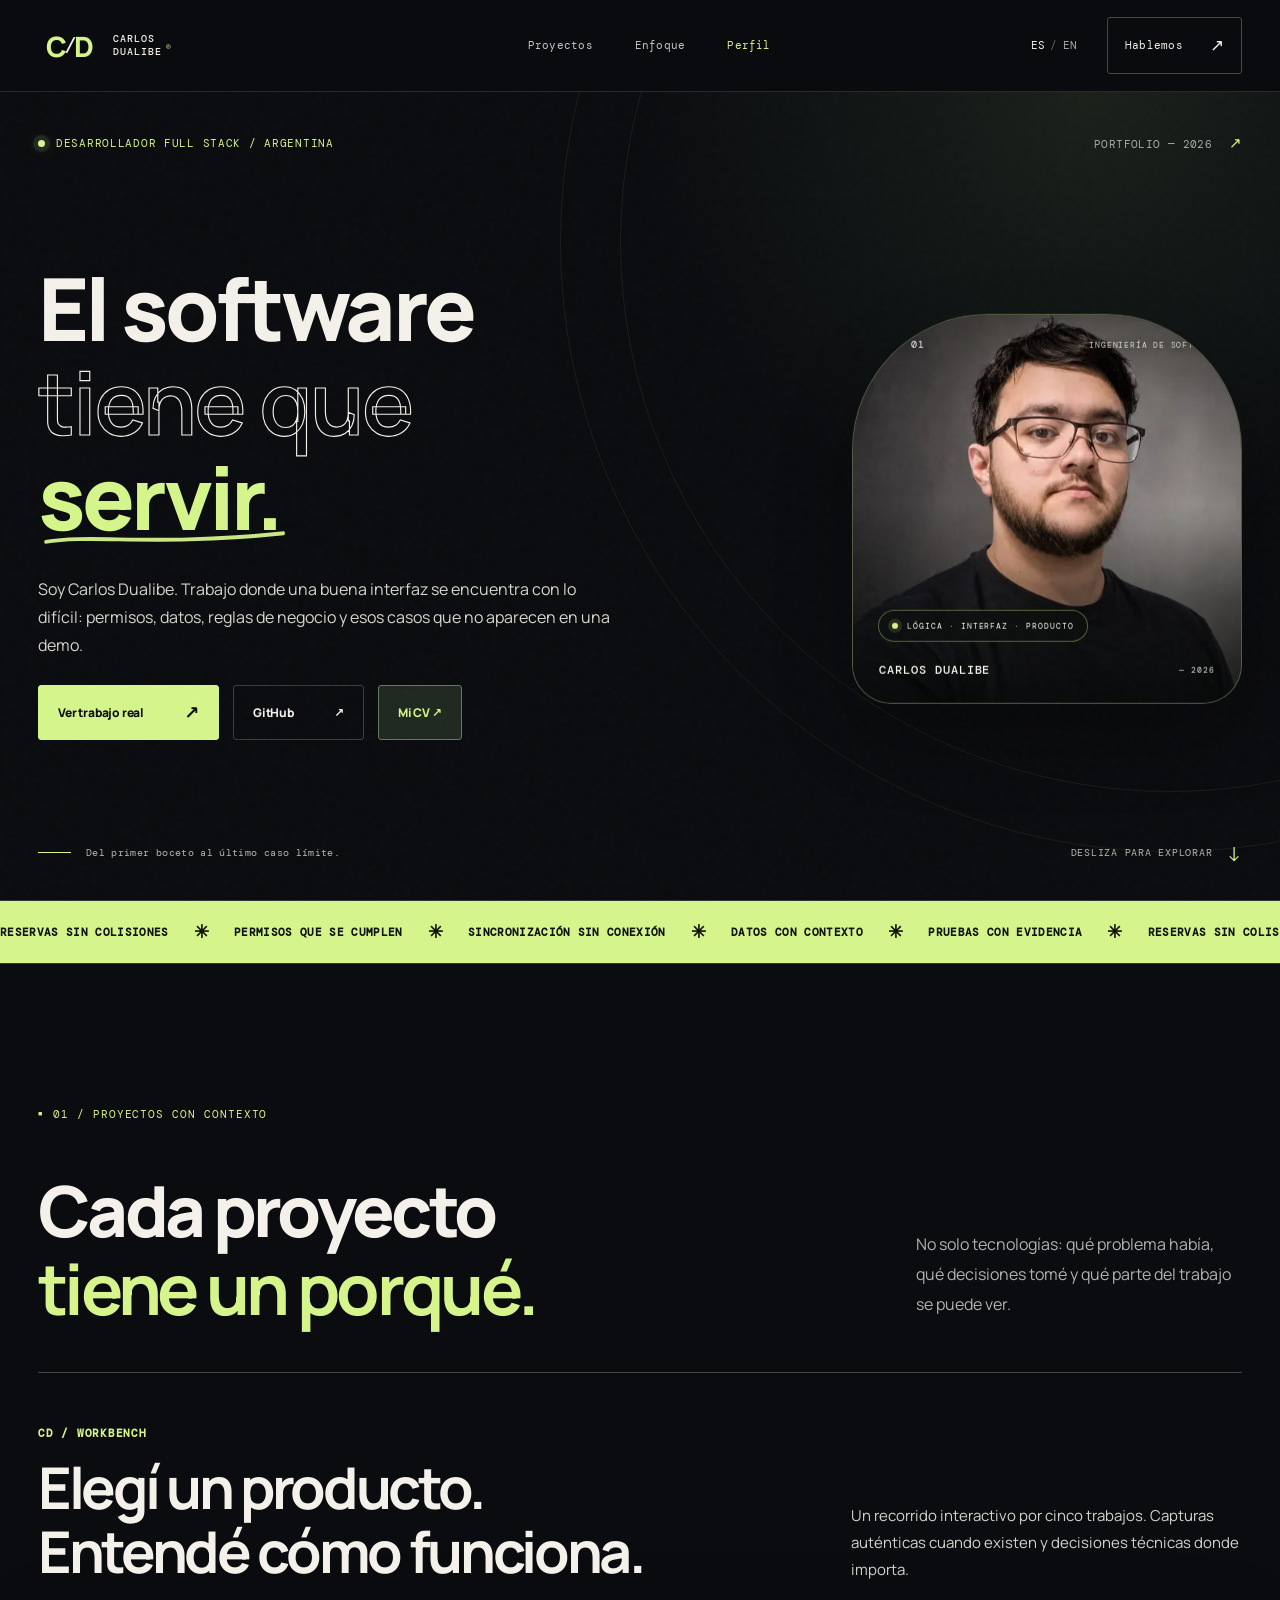
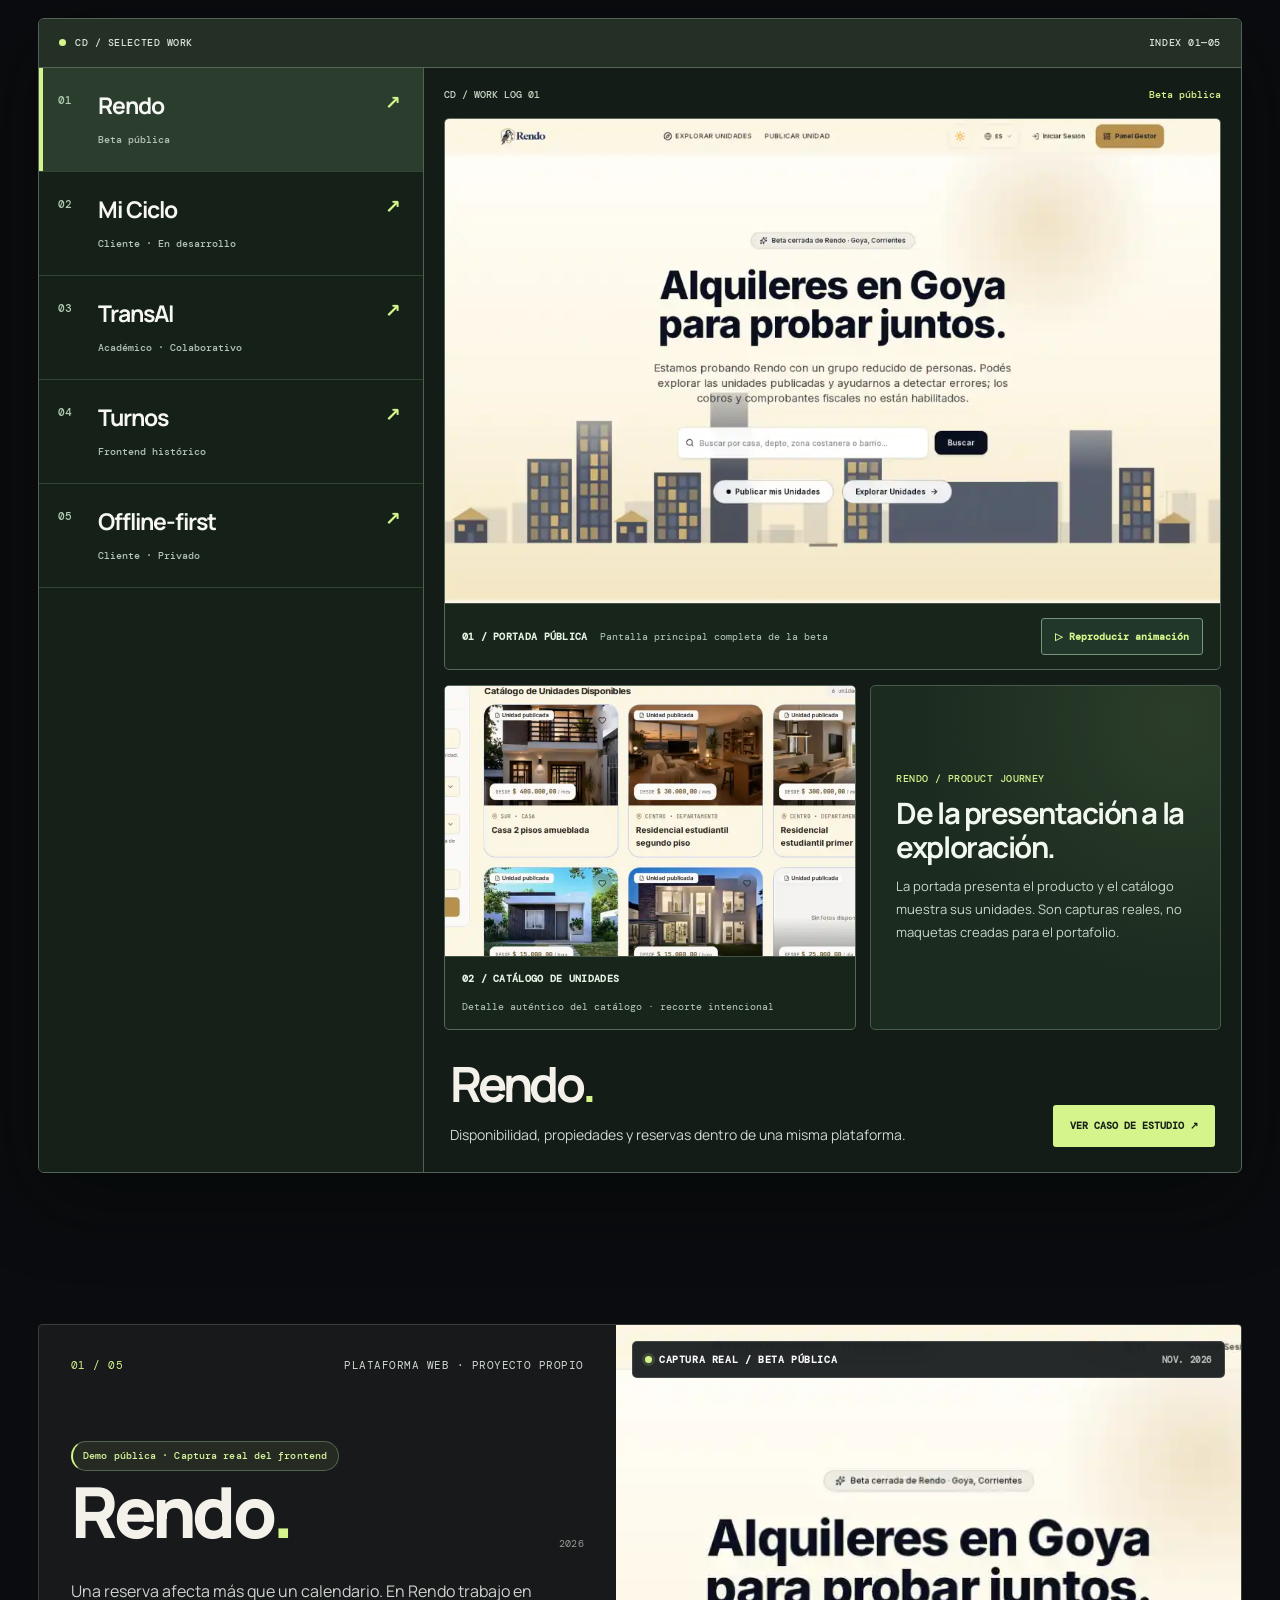
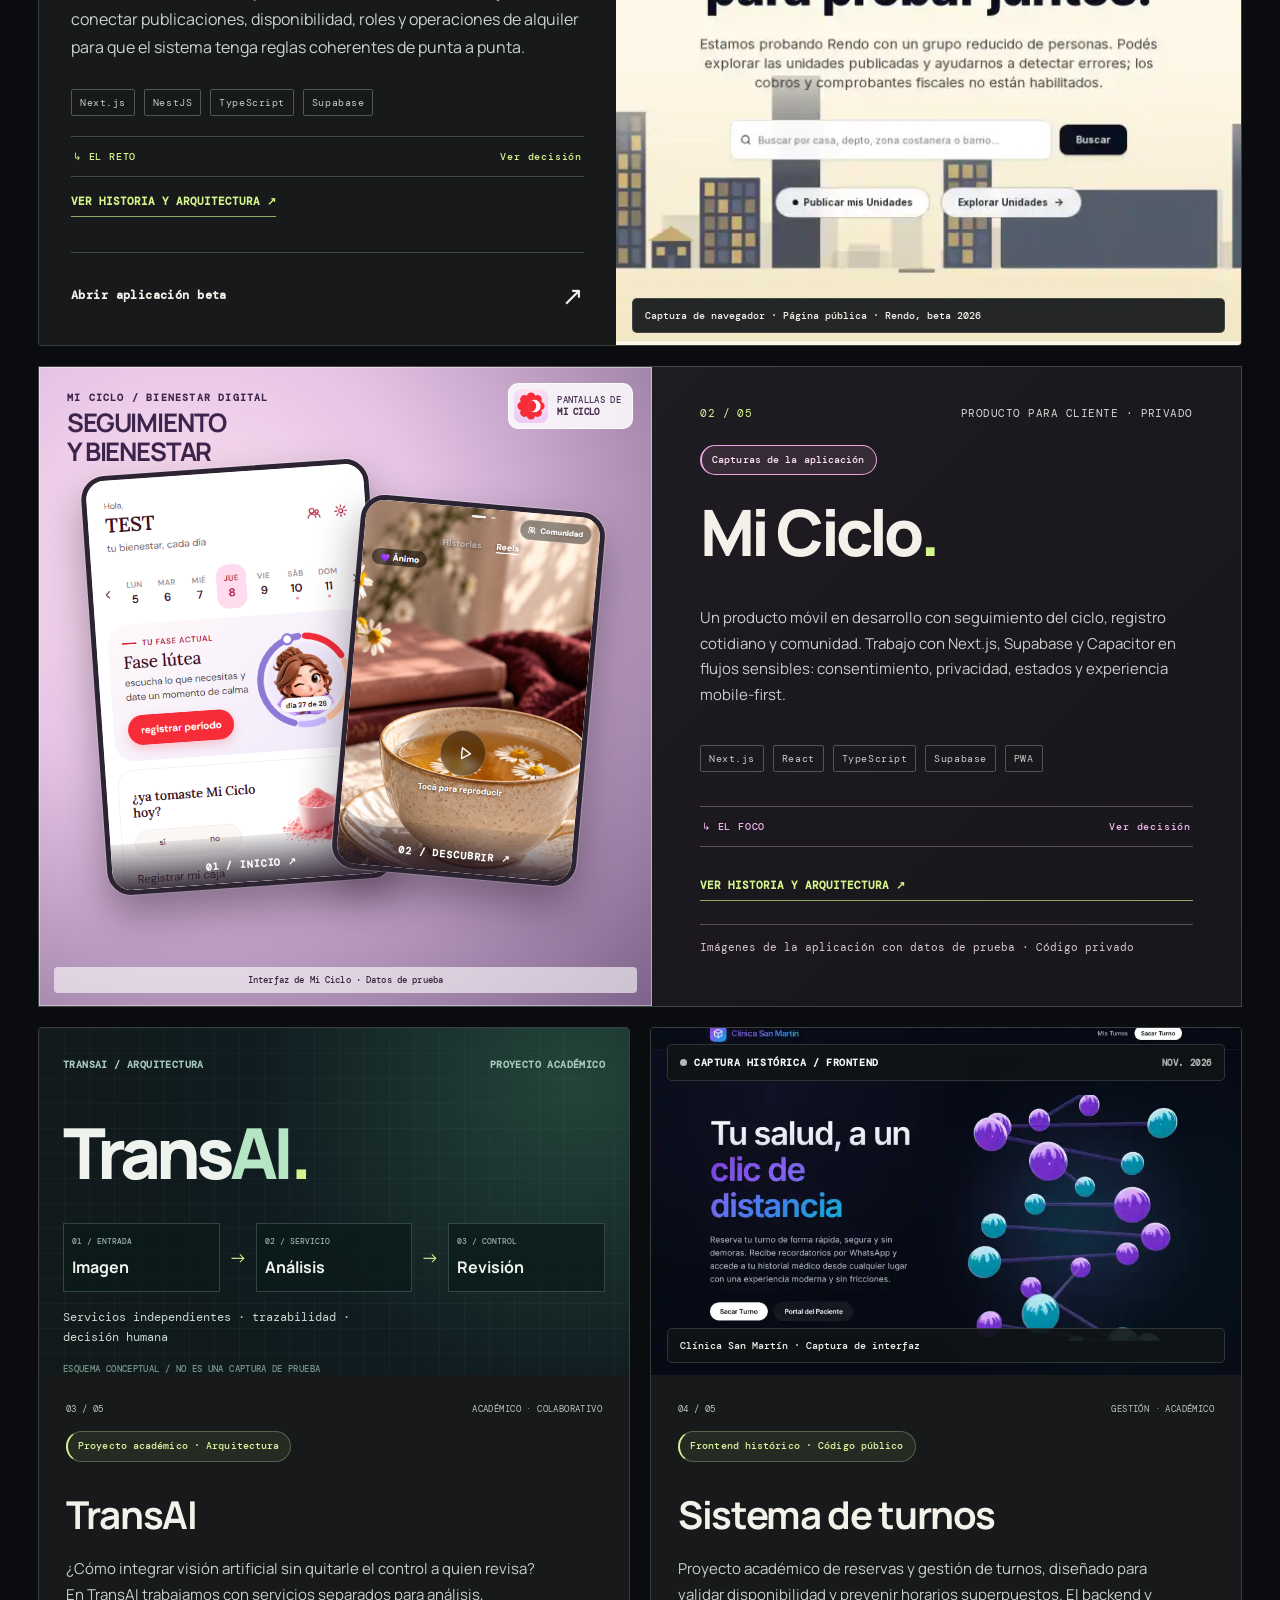
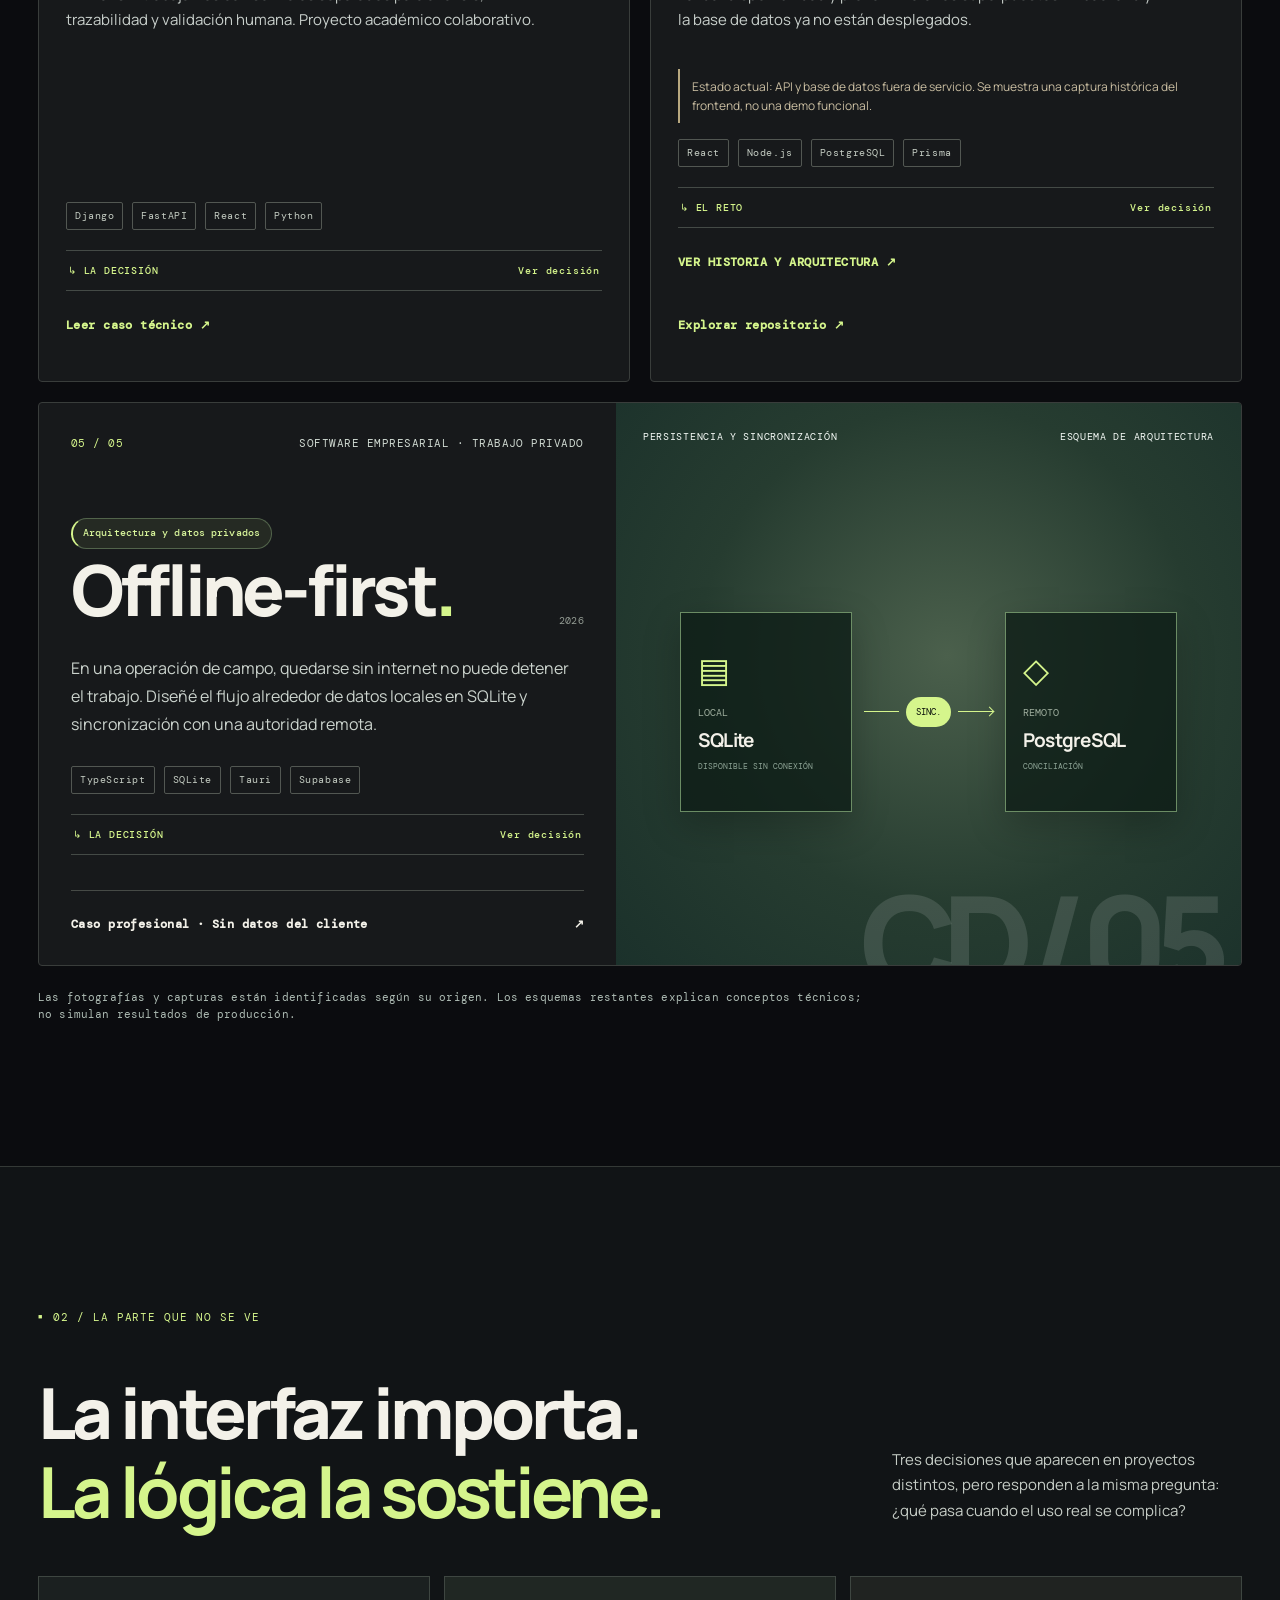
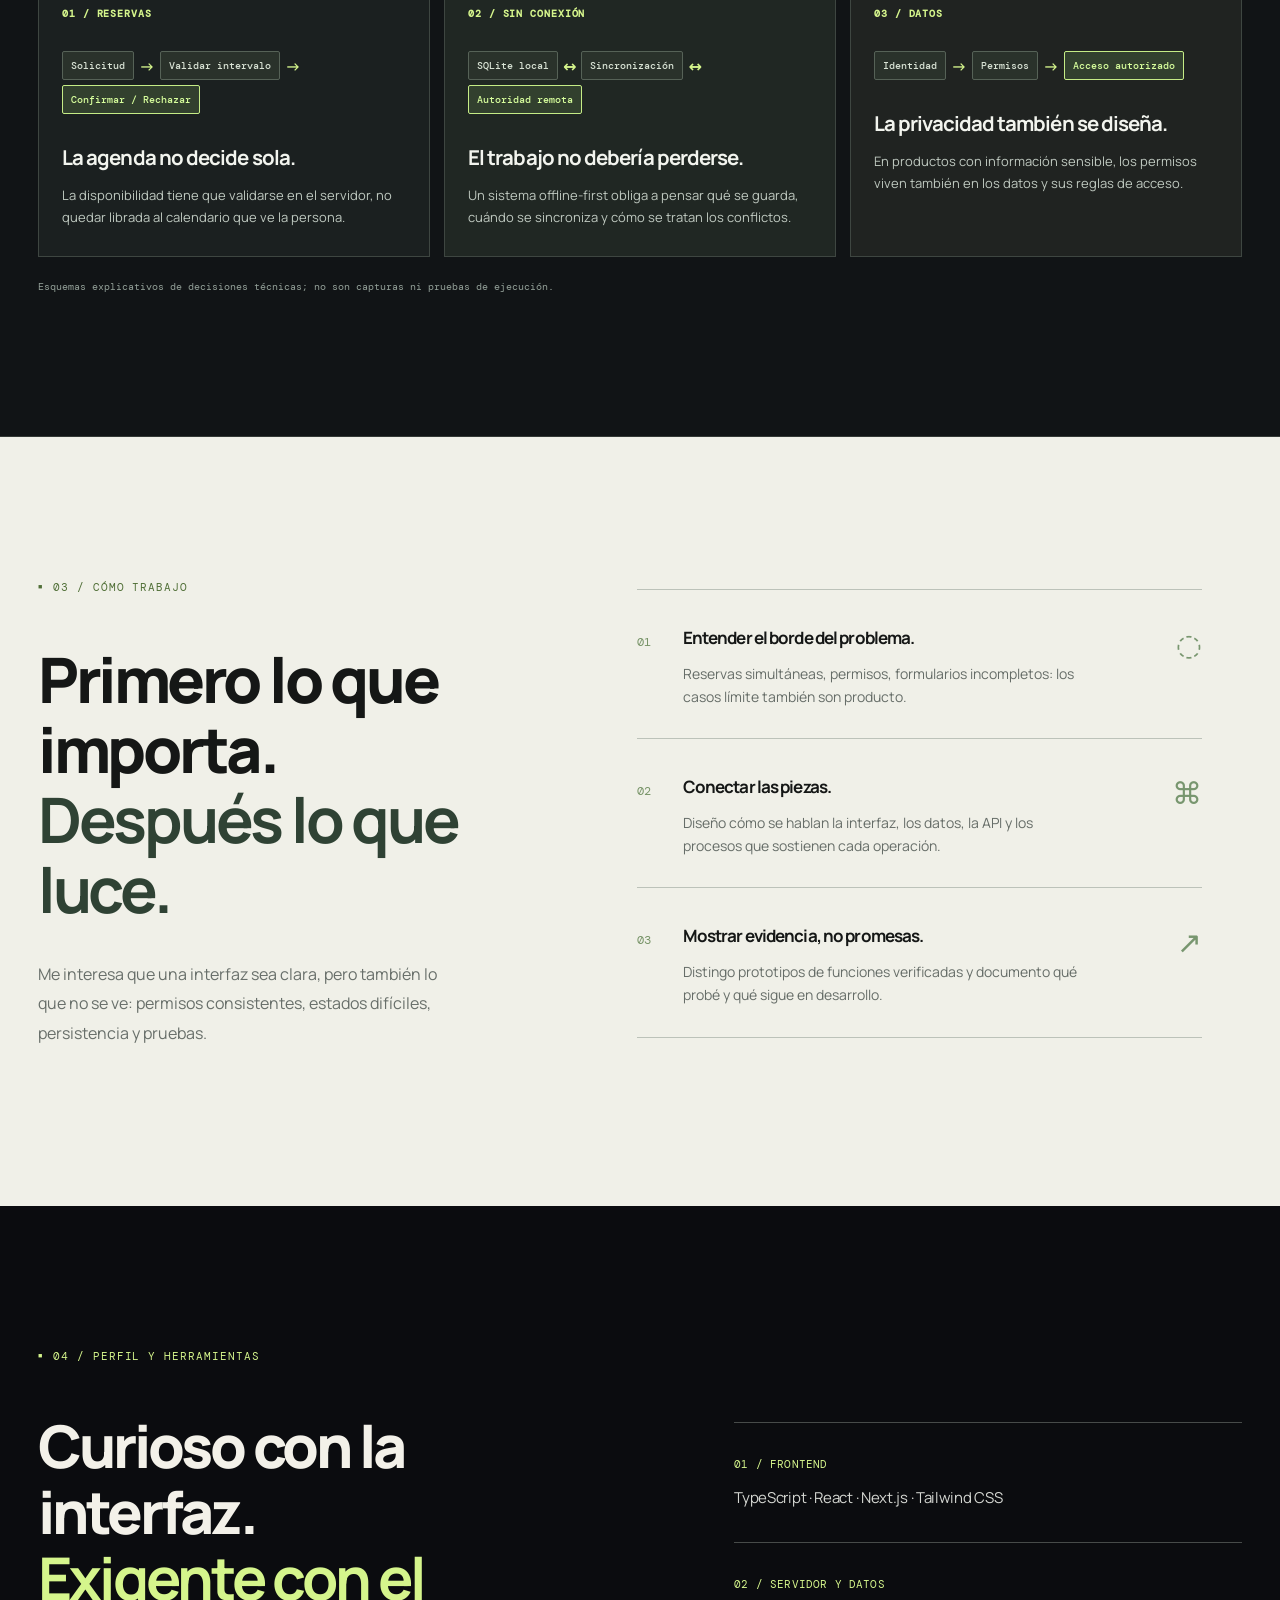
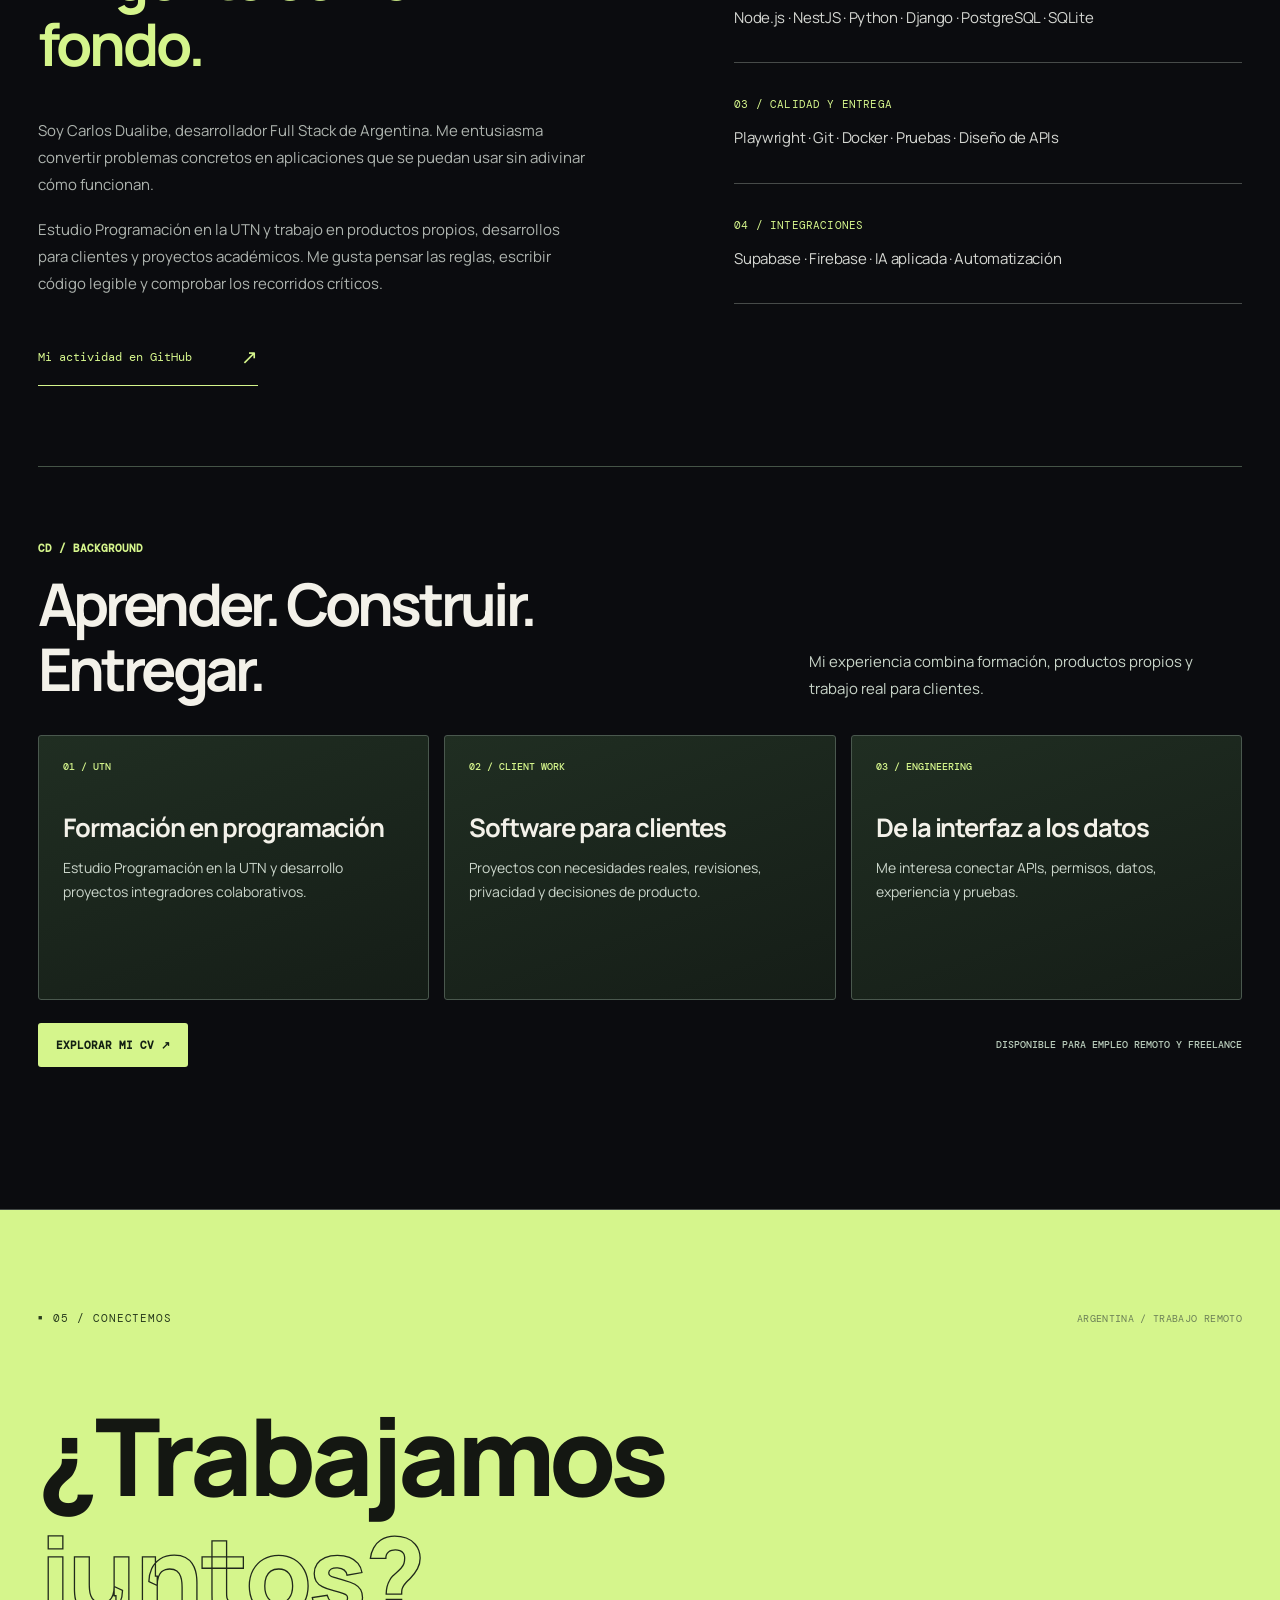
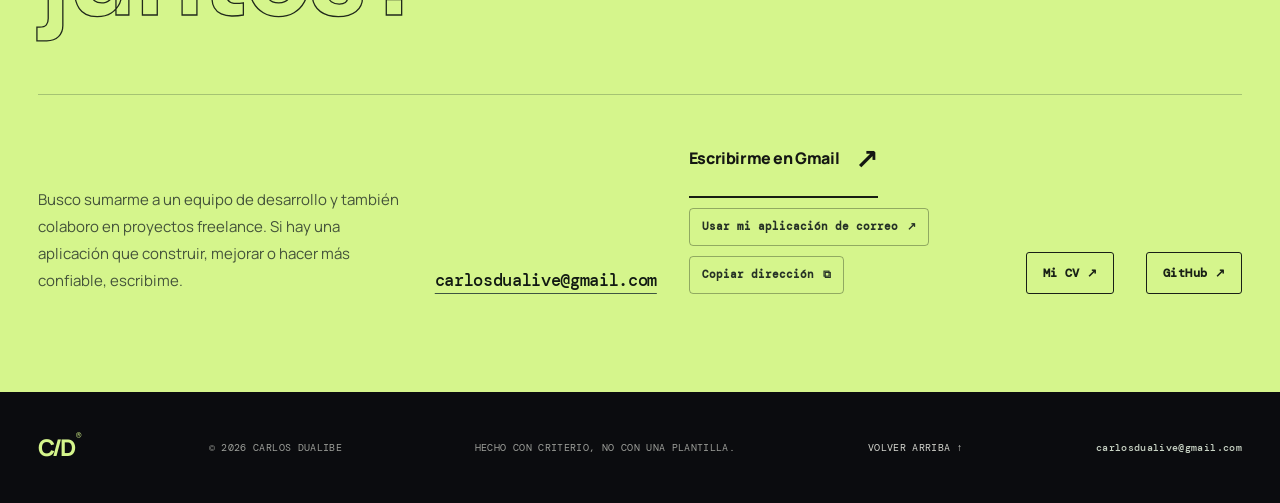
==== commit e174c240: "feat(portfolio): show authentic Rendo and Turnos motion in workbench and case studies" ====
--- a/index.html
+++ b/index.html
@@ -19,7 +19,7 @@
 <link href="https://fonts.googleapis.com/css2?family=DM+Mono:wght@400;500&amp;family=Manrope:wght@400;500;600;700;800&amp;display=swap" rel="stylesheet"/>
 <link href="/styles.css" rel="stylesheet"/>
 <script type="application/ld+json">{"@context":"https://schema.org","@type":"Person","name":"Carlos Dualibe","jobTitle":"Desarrollador Full Stack","url":"https://carlos-dualibe.vercel.app","sameAs":["https://github.com/yttuD"],"knowsAbout":["TypeScript","React","Next.js","Node.js","Python","PostgreSQL","Automatización","Inteligencia artificial aplicada"],"email":"mailto:carlosdualive@gmail.com","description":"Desarrollador Full Stack en Argentina, disponible para empleo remoto y proyectos freelance."}</script>
-<link href="https://carlos-dualibe.vercel.app" rel="canonical"/></head>
+<link href="https://carlos-dualibe.vercel.app" rel="canonical"/><link rel="stylesheet" href="/motion.css"/></head>
 <body>
 <a class="skip-link" data-i18n="a11y.skip" href="#main">Saltar al contenido</a>
 <div aria-hidden="true" class="grain"></div>
@@ -50,7 +50,7 @@
 <div aria-label="Tecnologías y áreas" data-i18n-aria-label="a11y.ticker" class="ticker"><div aria-hidden="true" class="ticker-track"><span data-i18n="ticker.bookings">RESERVAS SIN COLISIONES</span><i>✳</i><span data-i18n="ticker.permissions">PERMISOS QUE SE CUMPLEN</span><i>✳</i><span data-i18n="ticker.offline">SINCRONIZACIÓN OFFLINE</span><i>✳</i><span data-i18n="ticker.context">DATOS CON CONTEXTO</span><i>✳</i><span data-i18n="ticker.evidence">PRUEBAS CON EVIDENCIA</span><i>✳</i><span data-i18n="ticker.bookings">RESERVAS SIN COLISIONES</span><i>✳</i><span data-i18n="ticker.permissions">PERMISOS QUE SE CUMPLEN</span><i>✳</i><span data-i18n="ticker.offline">SINCRONIZACIÓN OFFLINE</span><i>✳</i><span data-i18n="ticker.context">DATOS CON CONTEXTO</span><i>✳</i><span data-i18n="ticker.evidence">PRUEBAS CON EVIDENCIA</span></div></div>
 <section aria-labelledby="work-title" class="section work-section" id="proyectos"><div class="section-heading" data-reveal=""><div class="section-overline"><span class="square-symbol">■</span> <span data-i18n="work.kicker">01 / PROYECTOS CON CONTEXTO</span></div><div class="section-title-row"><h2 data-i18n="work.title" id="work-title">Cada proyecto<br/><em>tiene un porqué.</em></h2><p class="section-lead" data-i18n="work.intro">No solo tecnologías: qué problema había, qué decisiones tomé y qué parte del trabajo se puede ver.</p></div></div>
 <div class="workbench-v2" aria-labelledby="wb-title"><div class="wb-heading"><span>CD / WORKBENCH</span><h3 id="wb-title"><span data-i18n="wb.title">Elegí un producto.<br>Entendé cómo funciona.</span></h3><p><span data-i18n="wb.subtitle">Un recorrido interactivo por cinco trabajos. Capturas auténticas cuando existen y decisiones técnicas donde importa.</span></p></div><div class="wb-shell"><div class="wb-topline"><span><i></i>CD / SELECTED WORK</span><span>INDEX 01—05</span></div><div class="wb-body"><div class="wb-tabs" role="tablist" aria-label="Proyectos"><button class="wb-tab is-active" role="tab" aria-selected="true" tabindex="0" aria-controls="wb-panel-rendo" data-wb-id="rendo"><small>01</small><strong>Rendo</strong><em><span data-i18n="wb.type.rendo">Beta pública</span></em><b>↗</b></button><button class="wb-tab" role="tab" aria-selected="false" tabindex="-1" aria-controls="wb-panel-mi-ciclo" data-wb-id="mi-ciclo"><small>02</small><strong>Mi Ciclo</strong><em><span data-i18n="wb.type.mi-ciclo">Cliente · En desarrollo</span></em><b>↗</b></button><button class="wb-tab" role="tab" aria-selected="false" tabindex="-1" aria-controls="wb-panel-transai" data-wb-id="transai"><small>03</small><strong>TransAI</strong><em><span data-i18n="wb.type.transai">Académico · Colaborativo</span></em><b>↗</b></button><button class="wb-tab" role="tab" aria-selected="false" tabindex="-1" aria-controls="wb-panel-turnos" data-wb-id="turnos"><small>04</small><strong>Turnos</strong><em><span data-i18n="wb.type.turnos">Frontend histórico</span></em><b>↗</b></button><button class="wb-tab" role="tab" aria-selected="false" tabindex="-1" aria-controls="wb-panel-offline" data-wb-id="offline"><small>05</small><strong>Offline-first</strong><em><span data-i18n="wb.type.offline">Cliente · Privado</span></em><b>↗</b></button></div><div class="wb-panels"><section class="wb-panel" role="tabpanel" id="wb-panel-rendo"  data-wb-panel="rendo" aria-label="Rendo"><div class="wb-panel-head"><span>CD / WORK LOG 01</span><span data-i18n="wb.type.rendo">Beta pública</span></div><div class="wb-preview wb-preview--rendo">
-<figure class="wb-figure wb-figure--primary"><div class="wb-image-mat"><img src="/assets/rendo-home-clear.webp" width="1050" height="656" loading="lazy" decoding="async" data-i18n-alt="wb.media.rendo.altHome" alt="Portada completa de Rendo beta sin recortes"/></div><figcaption class="wb-figcaption"><strong><span data-i18n="wb.media.rendo.home">01 / PORTADA PÚBLICA</span></strong><span><span data-i18n="wb.media.rendo.homeNote">La pantalla principal completa · beta pública</span></span></figcaption></figure>
+<figure class="wb-figure wb-figure--primary" data-motion-root><div class="wb-image-mat motion-stage"><video class="motion-video" data-motion-video data-src="/assets/rendo-motion-hero.webm" poster="/assets/rendo-home-clear.webp" width="640" height="400" muted loop playsinline preload="none" data-motion-alt-es="Vista animada de la beta pública de Rendo" data-motion-alt-en="Animated view of Rendo's public beta" aria-label="Vista animada de la beta pública de Rendo"></video></div><figcaption class="wb-figcaption"><strong><span data-i18n="wb.media.rendo.home">01 / PORTADA PÚBLICA</span></strong><span><span data-i18n="wb.media.rendo.homeNote">La pantalla principal completa · beta pública</span></span><button class="motion-button" type="button" data-motion-toggle aria-pressed="false">▷ Reproducir animación</button></figcaption></figure>
 <div class="wb-preview-secondary"><figure class="wb-figure wb-figure--support"><div class="wb-image-mat"><img src="/assets/rendo-catalog-detail.webp" width="700" height="460" loading="lazy" decoding="async" data-i18n-alt="wb.media.rendo.altCatalog" alt="Detalle auténtico del catálogo de unidades Rendo"/></div><figcaption class="wb-figcaption"><strong><span data-i18n="wb.media.rendo.catalog">02 / CATÁLOGO</span></strong><span><span data-i18n="wb.media.rendo.catalogNote">Recorte identificado del catálogo real</span></span></figcaption></figure>
 <div class="wb-editorial-note"><span class="wb-editorial-kicker">RENDO / PRODUCT JOURNEY</span>
 <strong><span data-i18n="wb.media.rendo.insight">Del inicio a las unidades.</span></strong>
@@ -66,7 +66,7 @@
 <span class="wb-flow-eyebrow"><span data-i18n="wb.media.diagramLabel">ESQUEMA EXPLICATIVO / NO ES CAPTURA</span></span>
 <div class="wb-flow-grid"><div class="wb-flow-node"><span>01</span><strong><span data-i18n="wb.media.transai.n0">Interfaz</span></strong></div><span class="wb-flow-arrow" aria-hidden="true">↔</span><div class="wb-flow-node"><span>02</span><strong><span data-i18n="wb.media.transai.n1">Servicios</span></strong></div><span class="wb-flow-arrow" aria-hidden="true">↔</span><div class="wb-flow-node"><span>03</span><strong><span data-i18n="wb.media.transai.n2">Revisión</span></strong></div></div>
 <div class="wb-flow-desc"><span data-i18n="wb.media.transai.desc">Inspección visual asistida por IA con separación de responsabilidades y revisión humana.</span></div>
-</div></div><div class="wb-panel-bottom"><div><h4>TransAI<span>.</span></h4><p><span data-i18n="wb.desc.transai">Servicios de inspección visual y revisión humana.</span></p></div><a href="/work/transai/" class="wb-open"><span data-i18n="wb.open">VER CASO DE ESTUDIO ↗</span></a></div></section><section class="wb-panel" role="tabpanel" id="wb-panel-turnos" hidden data-wb-panel="turnos" aria-label="Turnos"><div class="wb-panel-head"><span>CD / WORK LOG 04</span><span data-i18n="wb.type.turnos">Frontend histórico</span></div><div class="wb-preview wb-preview--turnos"><figure class="wb-figure wb-figure--primary"><div class="wb-image-mat"><img src="/assets/turnos-frontend-live.webp" width="1000" height="625" loading="lazy" decoding="async" data-i18n-alt="wb.media.turnos.alt" alt="Captura histórica completa del frontend de turnos Clínica San Martín"/></div><figcaption class="wb-figcaption"><strong><span data-i18n="wb.media.turnos.title">01 / FRONTEND HISTÓRICO</span></strong><span><span data-i18n="wb.media.turnos.note">Vista completa · API y base de datos fuera de servicio</span></span></figcaption></figure>
+</div></div><div class="wb-panel-bottom"><div><h4>TransAI<span>.</span></h4><p><span data-i18n="wb.desc.transai">Servicios de inspección visual y revisión humana.</span></p></div><a href="/work/transai/" class="wb-open"><span data-i18n="wb.open">VER CASO DE ESTUDIO ↗</span></a></div></section><section class="wb-panel" role="tabpanel" id="wb-panel-turnos" hidden data-wb-panel="turnos" aria-label="Turnos"><div class="wb-panel-head"><span>CD / WORK LOG 04</span><span data-i18n="wb.type.turnos">Frontend histórico</span></div><div class="wb-preview wb-preview--turnos"><figure class="wb-figure wb-figure--primary" data-motion-root><div class="wb-image-mat motion-stage"><video class="motion-video" data-motion-video data-src="/assets/turnos-motion-hero.webm" poster="/assets/turnos-frontend-live.webp" width="720" height="450" muted loop playsinline preload="none" data-motion-alt-es="Hélice 3D en movimiento del frontend histórico de Turnos" data-motion-alt-en="Moving 3D helix in the historical Turnos frontend" aria-label="Hélice 3D en movimiento del frontend histórico de Turnos"></video></div><figcaption class="wb-figcaption"><strong><span data-i18n="wb.media.turnos.title">01 / FRONTEND HISTÓRICO</span></strong><span><span data-i18n="wb.media.turnos.note">Vista completa · API y base de datos fuera de servicio</span></span><button class="motion-button" type="button" data-motion-toggle aria-pressed="false">▷ Reproducir animación</button></figcaption></figure>
 <div class="wb-status-note"><span data-i18n="wb.media.turnos.status">El proyecto conserva su valor técnico; no se presenta como demo operativa.</span></div>
 </div><div class="wb-panel-bottom"><div><h4>Turnos<span>.</span></h4><p><span data-i18n="wb.desc.turnos">Reservas y validación de disponibilidad; backend fuera de servicio.</span></p></div><a href="/work/turnos/" class="wb-open"><span data-i18n="wb.open">VER CASO DE ESTUDIO ↗</span></a></div></section><section class="wb-panel" role="tabpanel" id="wb-panel-offline" hidden data-wb-panel="offline" aria-label="Offline-first"><div class="wb-panel-head"><span>CD / WORK LOG 05</span><span data-i18n="wb.type.offline">Cliente · Privado</span></div><div class="wb-preview wb-preview--diagram wb-preview--offline">
 <div class="wb-flow">
@@ -121,5 +121,5 @@
 </main>
 <footer class="site-footer"><a aria-label="Volver arriba" data-i18n-aria-label="a11y.footerTop" class="footer-brand" href="#inicio">C/D<span>®</span></a><span>© <span id="year">2026</span> CARLOS DUALIBE</span><span class="footer-note" data-i18n="footer.note">HECHO CON CRITERIO, NO CON UNA PLANTILLA.</span><a class="footer-top" data-i18n="footer.top" href="#top">VOLVER ARRIBA ↑</a><a class="footer-email" href="mailto:carlosdualive@gmail.com">carlosdualive@gmail.com</a></footer>
 <script defer="" src="/app.js"></script>
-</body>
+<script defer src="/motion.js"></script></body>
 </html>
--- a/motion.css
+++ b/motion.css
@@ -0,0 +1,27 @@
+/* CD / motion evidence. Keeps real screenshots full-frame as video posters. */
+[data-motion-root] { min-width: 0; }
+.motion-stage { position: relative; display: flex; align-items: flex-start; justify-content: center; background: #1d2821; min-width: 0; overflow: hidden; }
+.motion-video { display: block; width: 100%; height: auto !important; max-height: none !important; object-fit: contain !important; transform: none !important; background: #1d2821; aspect-ratio: 8/5; }
+.wb-figure .motion-video { max-width: 1050px; }
+.wb-preview--turnos .motion-video { max-width: 1000px; }
+.motion-button { border: 1px solid #79937d; color: #d5f58c; background: #213729; border-radius: 3px; padding: 10px 13px; font: 600 10px/1.5 var(--mono,monospace); cursor: pointer; white-space: normal; }
+.motion-button:hover { background: #2f4a37; }
+.motion-button:focus-visible { outline: 2px solid #d5f58c; outline-offset: 3px; }
+.wb-figcaption .motion-button { margin-left: auto; flex: 0 0 auto; }
+.case-motion { margin: 25px 0 35px; border: 1px solid #506754; border-radius: 6px; overflow: hidden; background: #16221a; }
+.case-motion__head { padding: 19px 22px; border-bottom: 1px solid #465b4b; display: flex; justify-content: space-between; gap: 16px; flex-wrap: wrap; align-items: center; }
+.case-motion__head div { display: flex; flex-direction: column; gap: 7px; }
+.case-motion__eyebrow { color: var(--accent, #d5f58c); font: 500 10px/1.6 var(--mono,monospace); letter-spacing: .065em; }
+.case-motion__title { color: #edf5eb; font: 700 clamp(19px,2.3vw,28px)/1.2 var(--sans,system-ui); letter-spacing: -.035em; }
+.case-motion__viewport { display: flex; justify-content: center; background: #141b17; }
+.case-motion__viewport .motion-video { max-width: 960px; }
+.case-motion__note { padding: 17px 22px; margin: 0; border-top: 1px solid #465b4b; color: #b9caba; font: 400 12px/1.7 var(--mono,monospace); }
+@media (max-width: 620px) {
+  .motion-button { font-size: 10px; padding: 9px 11px; }
+  .wb-figcaption .motion-button { margin-left: 0; }
+  .case-motion__head { padding: 16px; }
+  .case-motion__note { padding: 13px 16px; font-size: 11px; }
+}
+@media (prefers-reduced-motion: reduce) {
+  .motion-video { animation: none !important; transition: none !important; }
+}
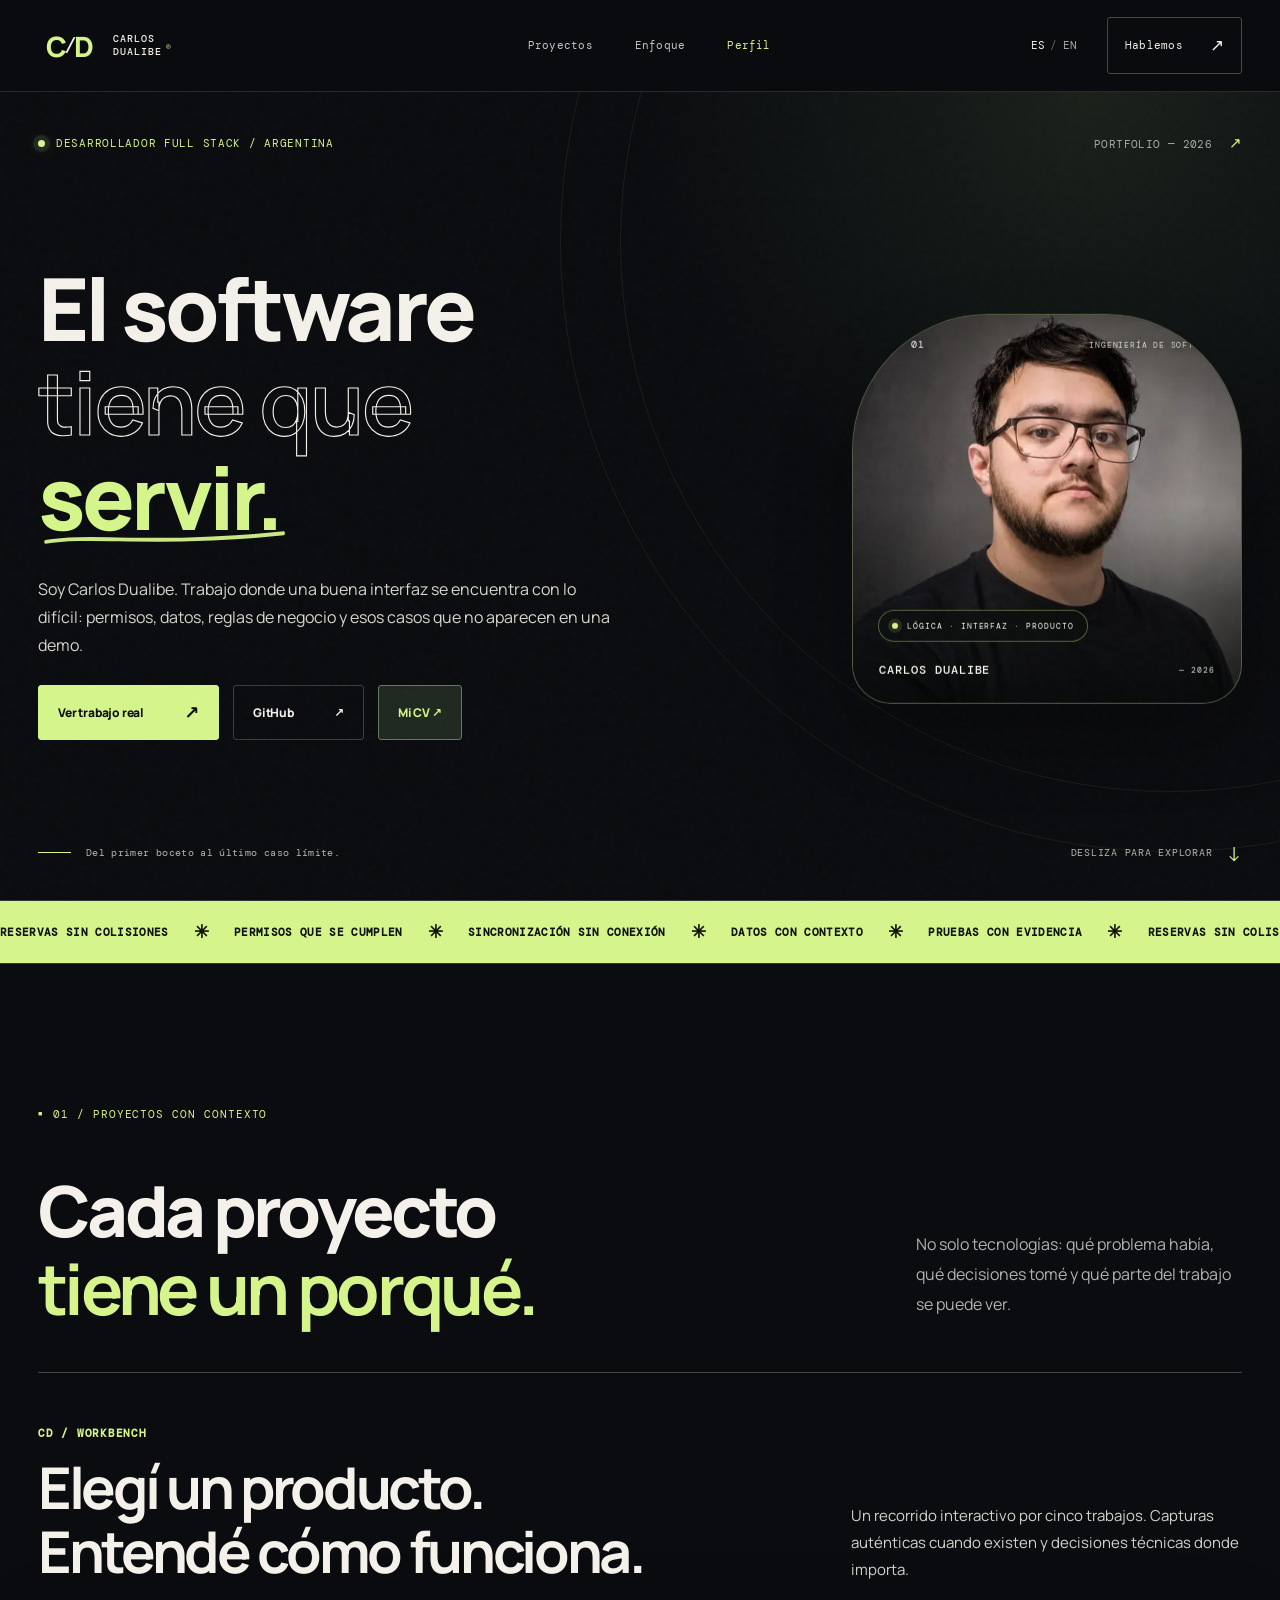
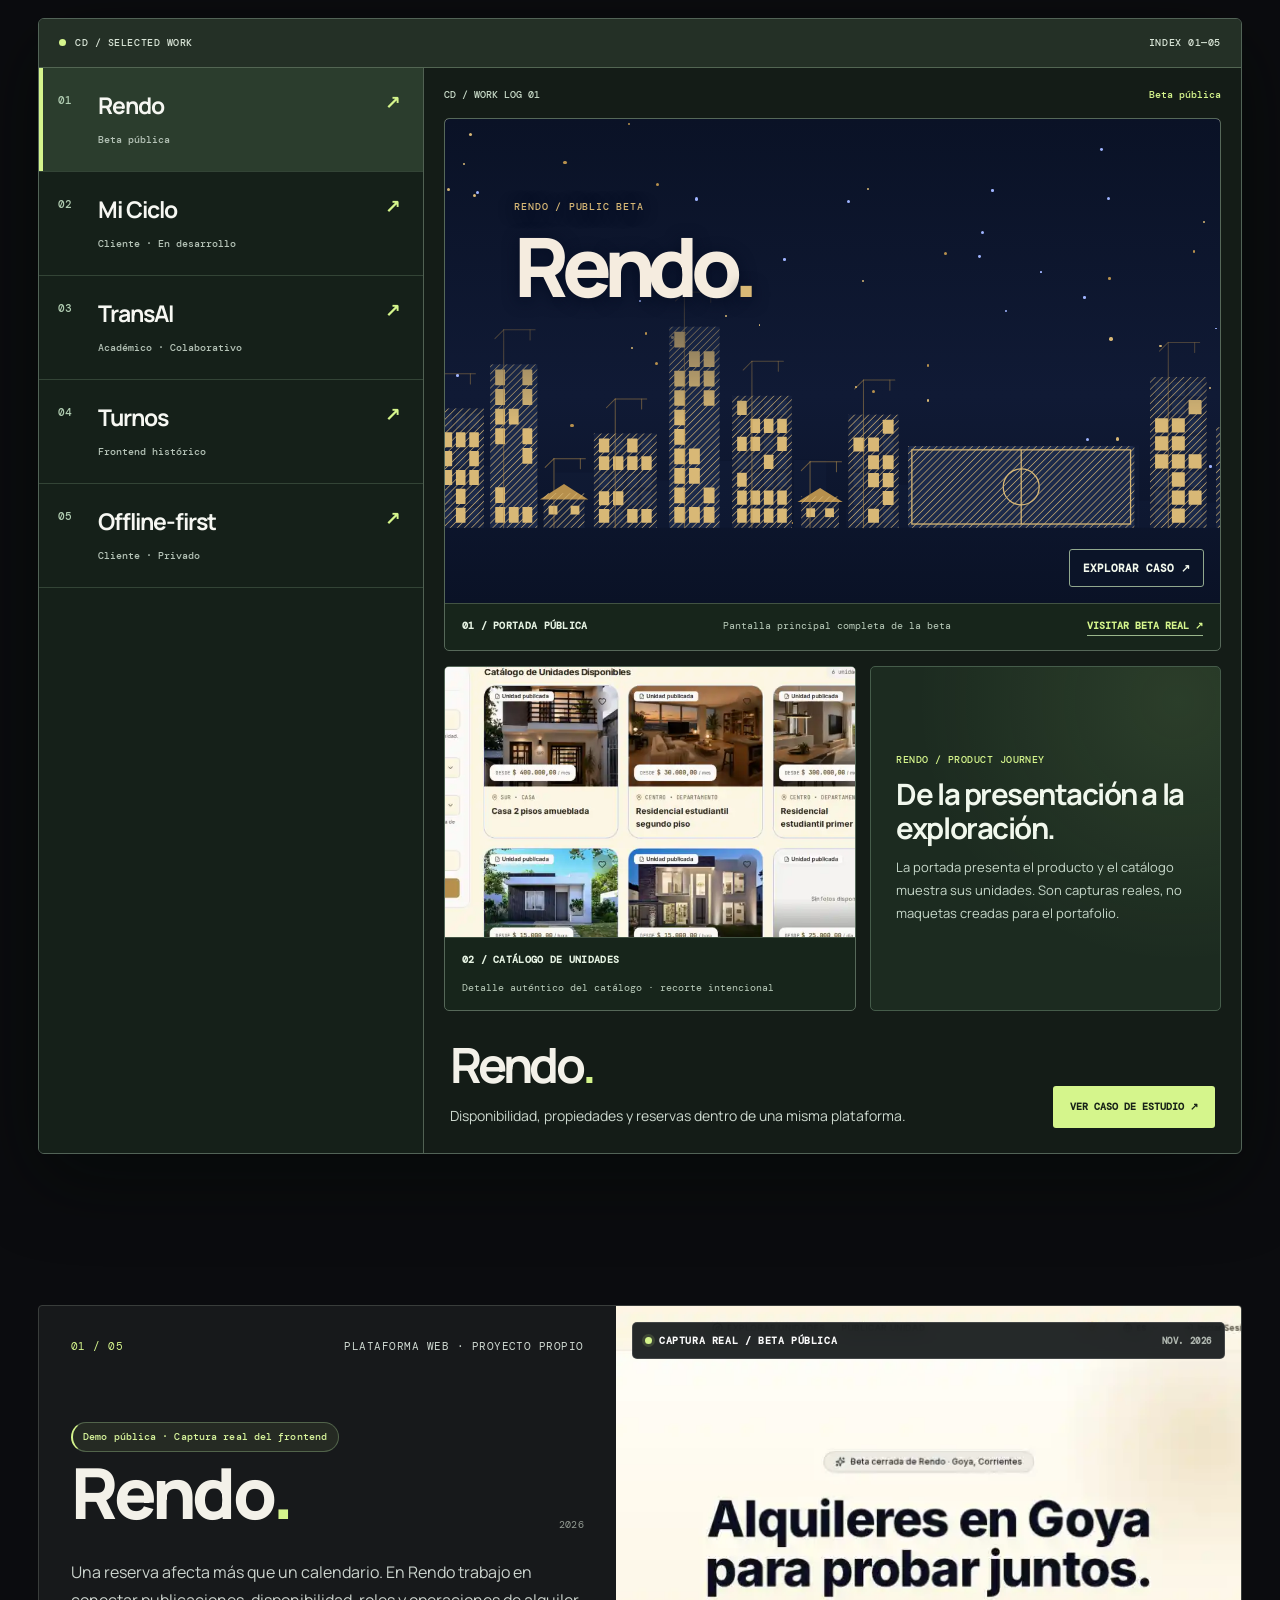
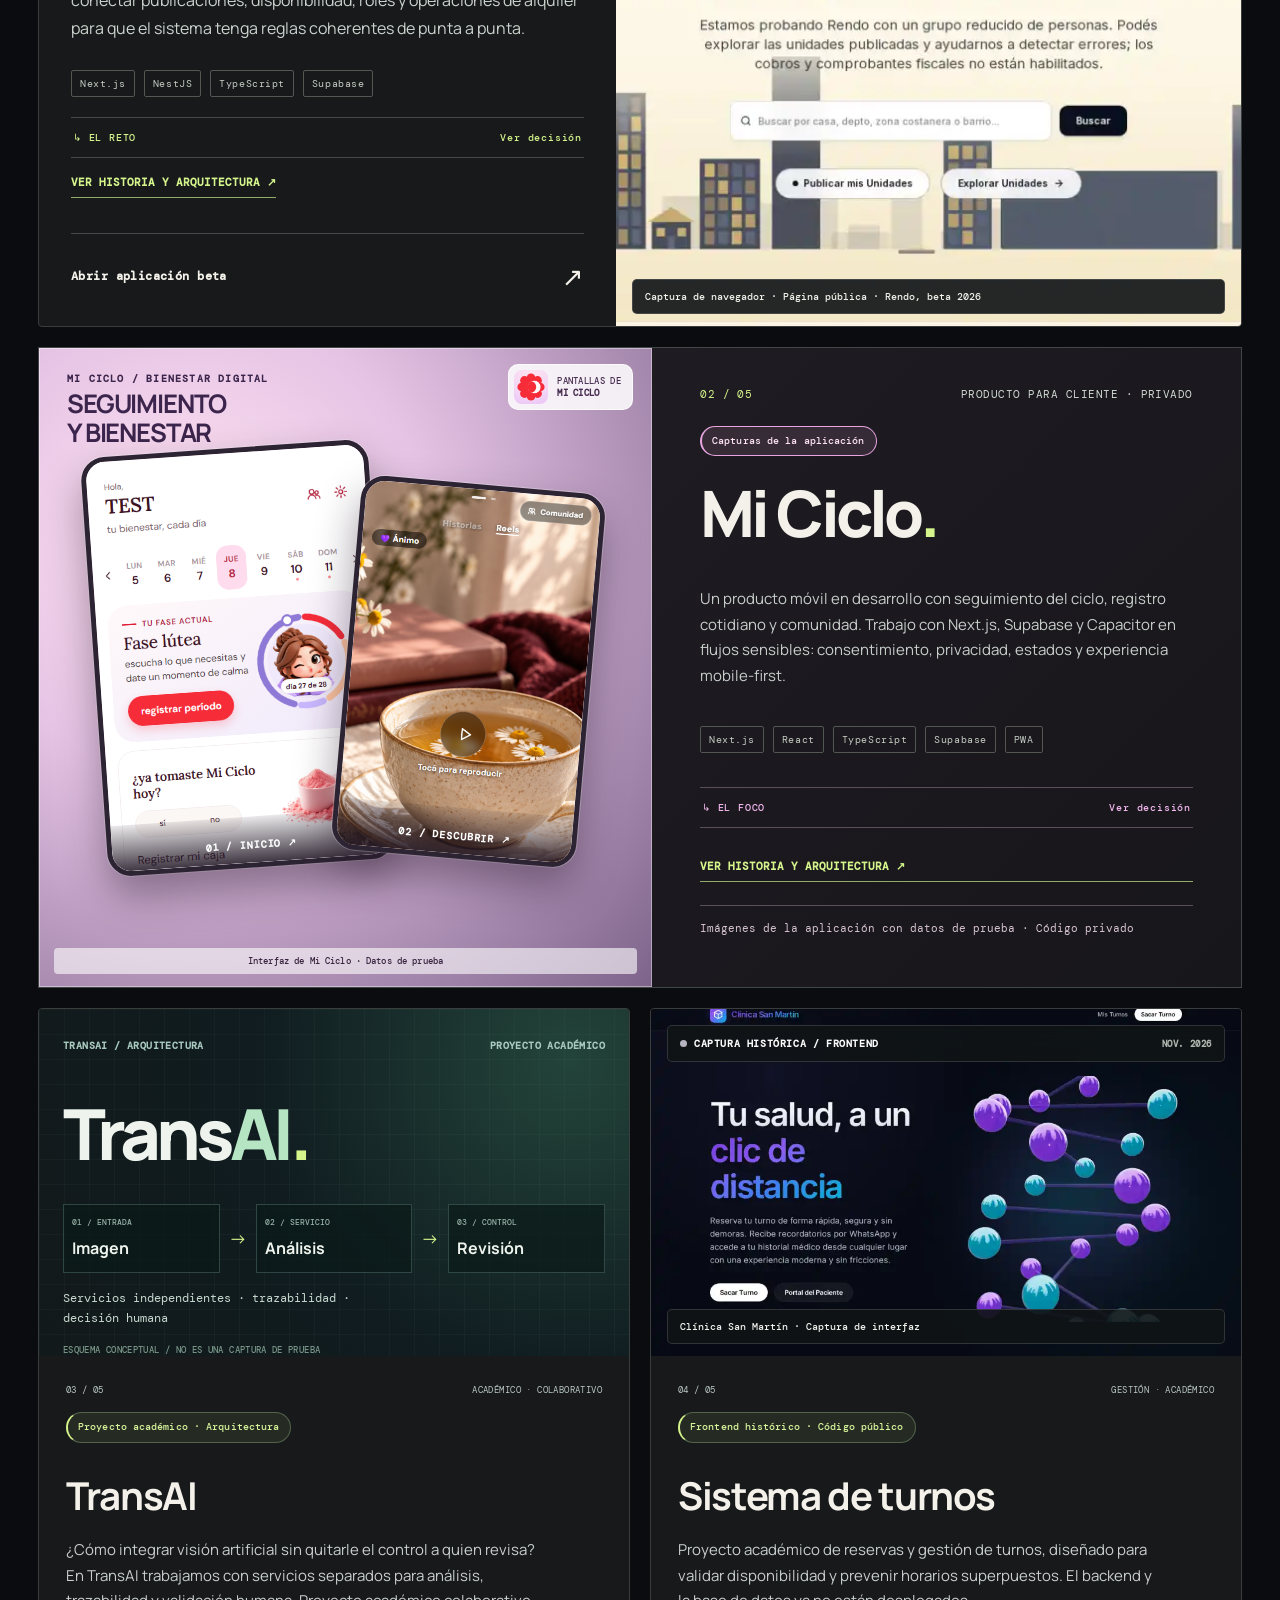
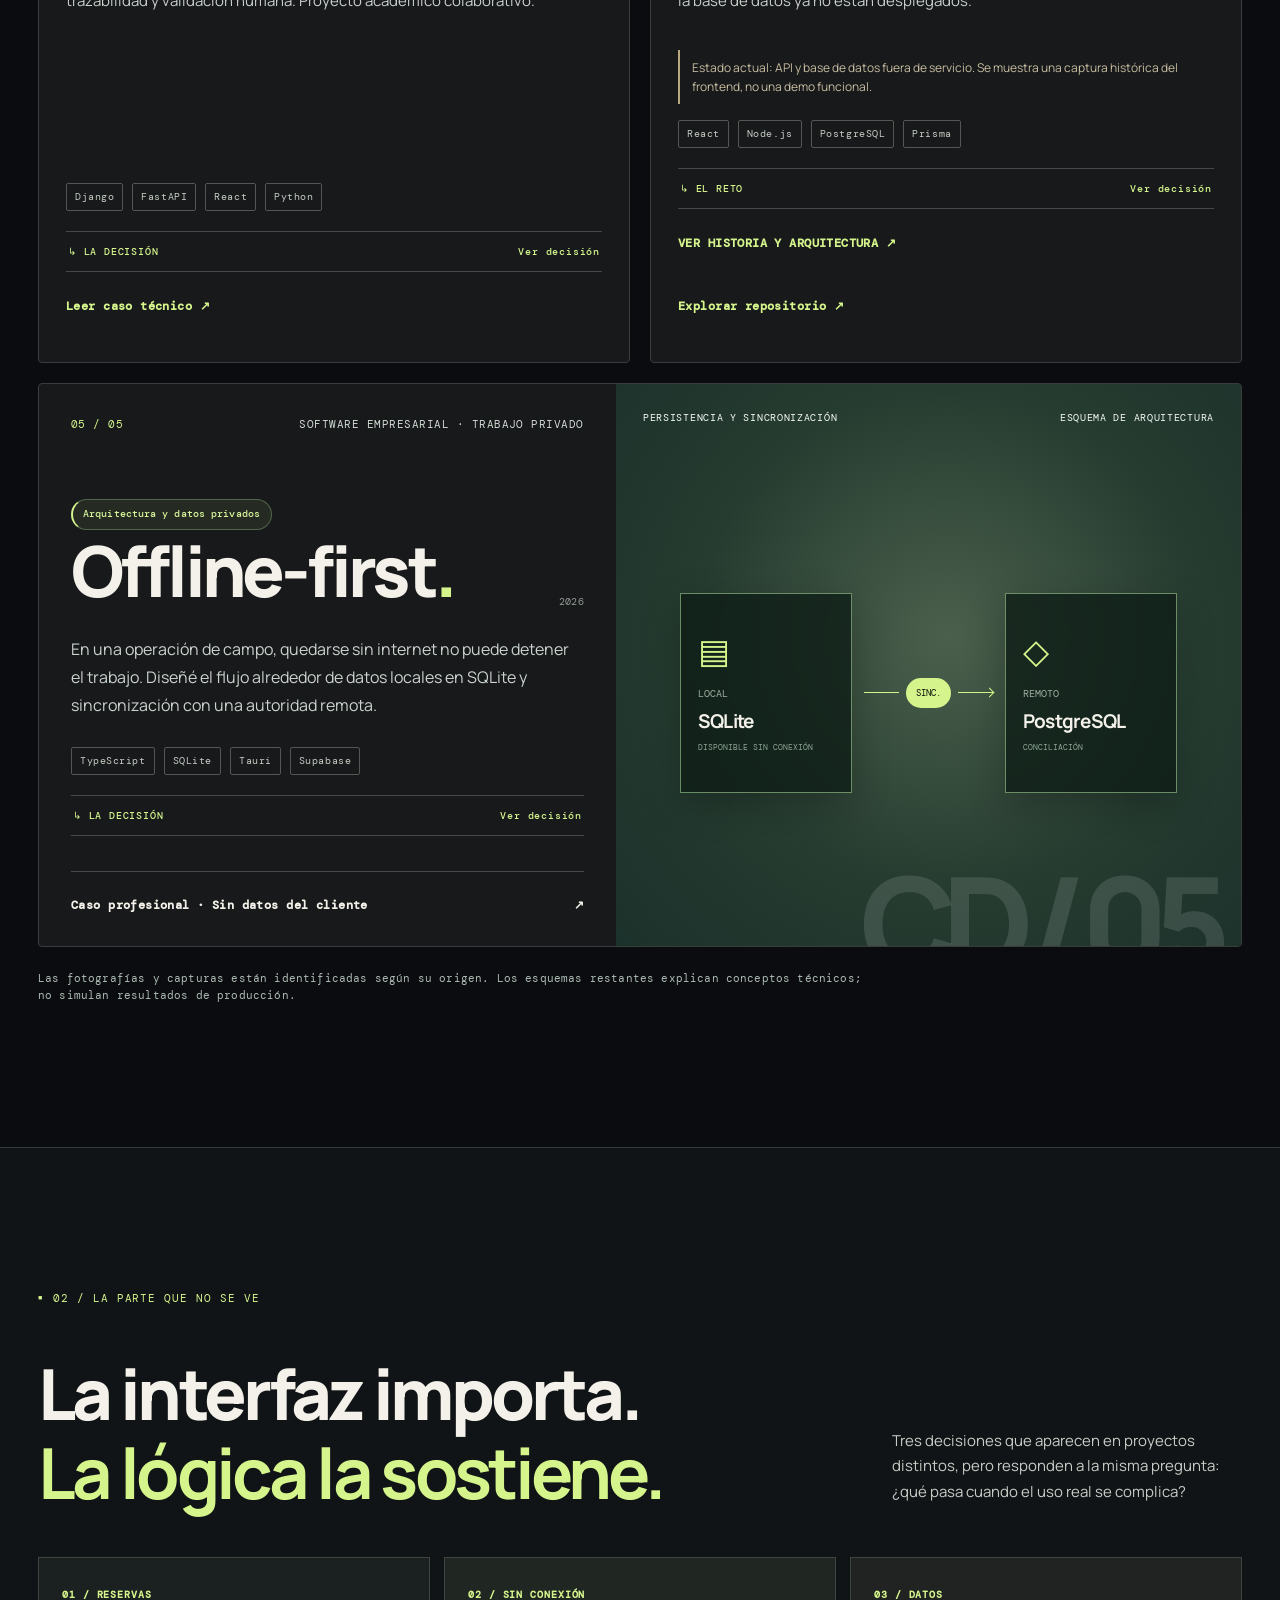
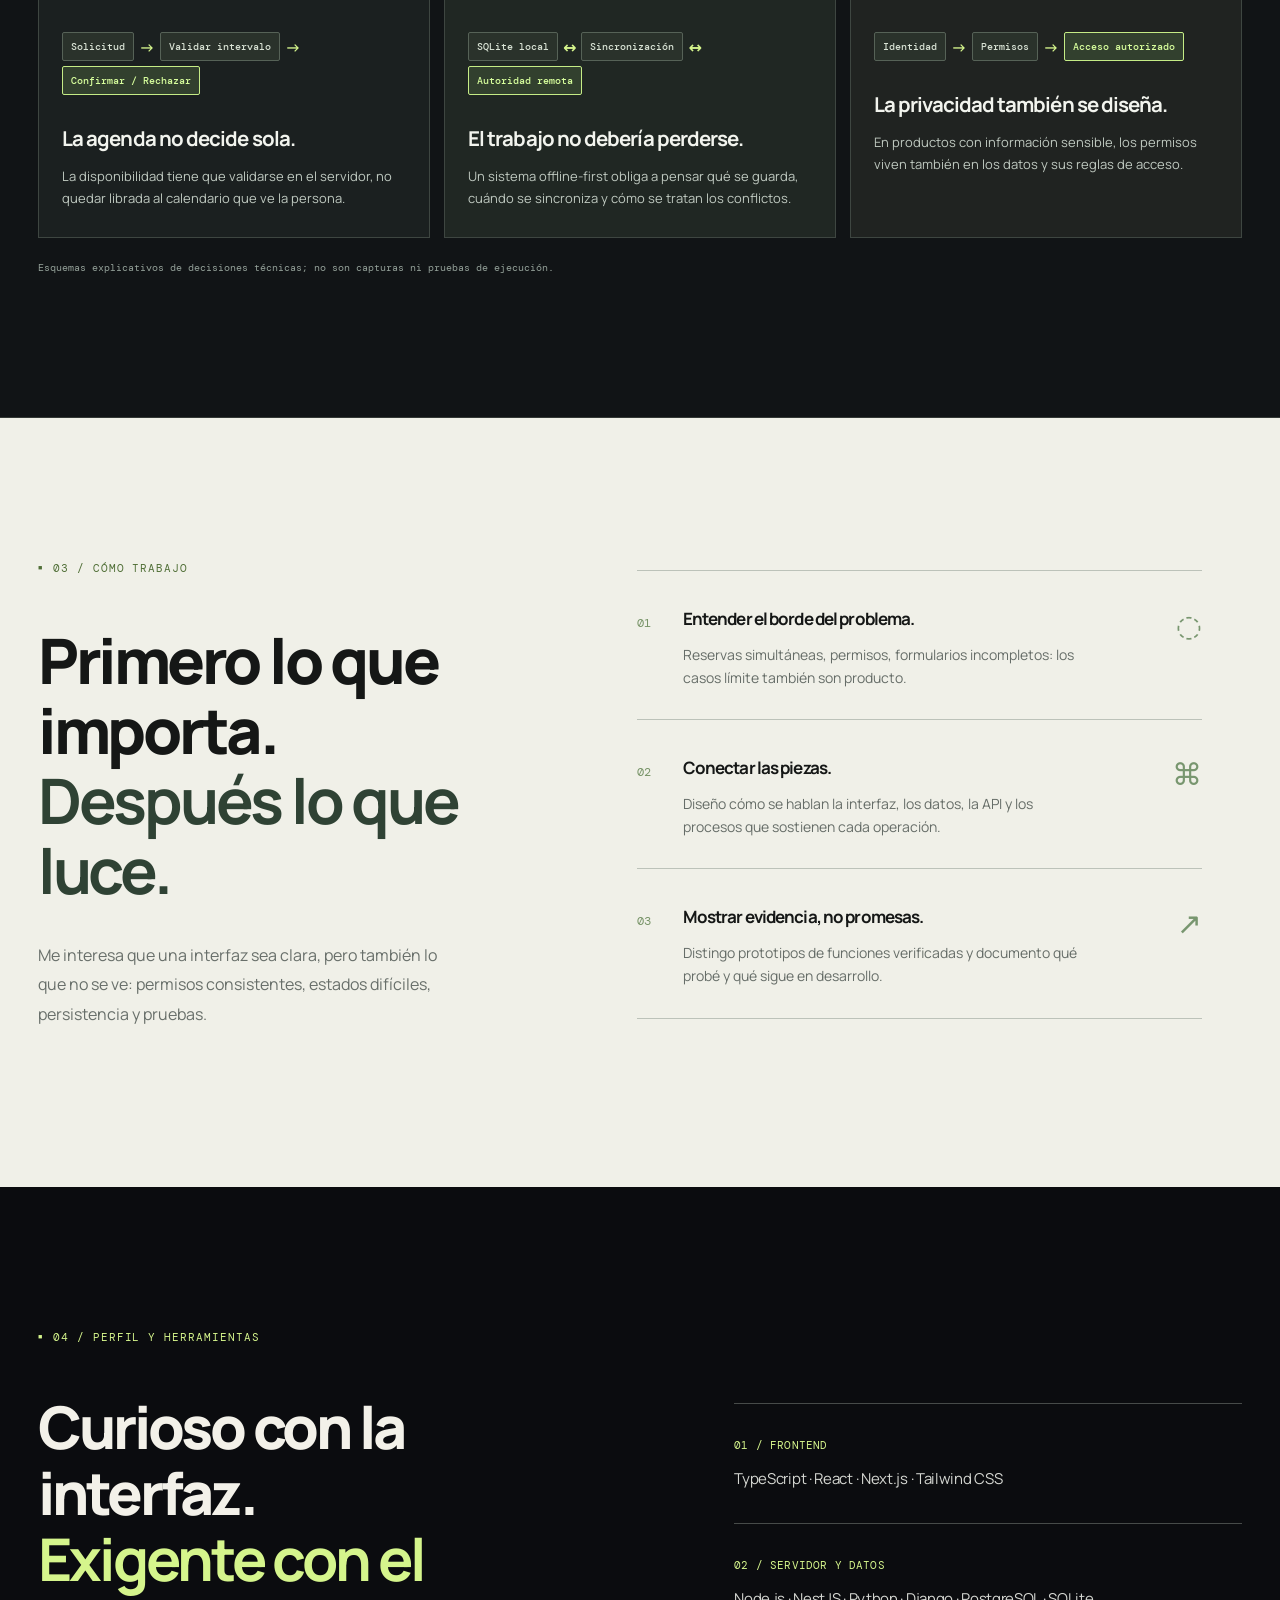
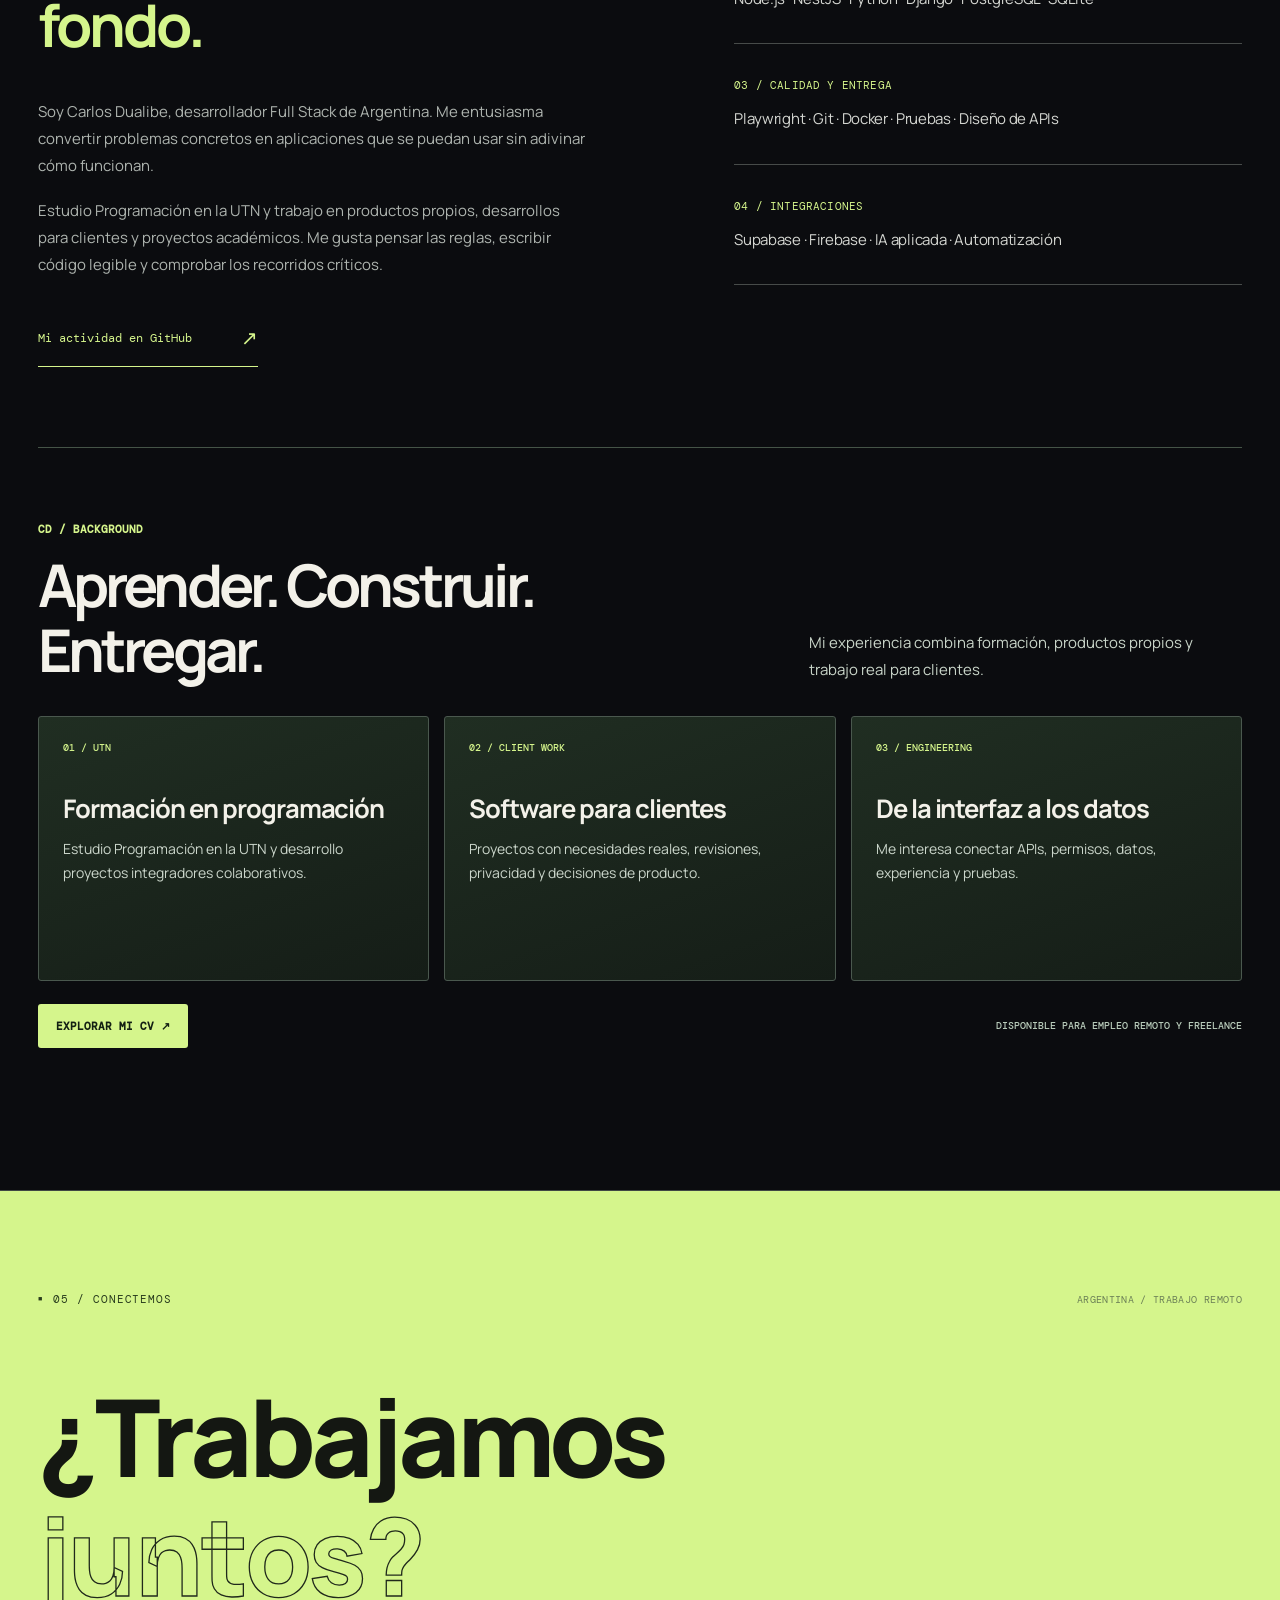
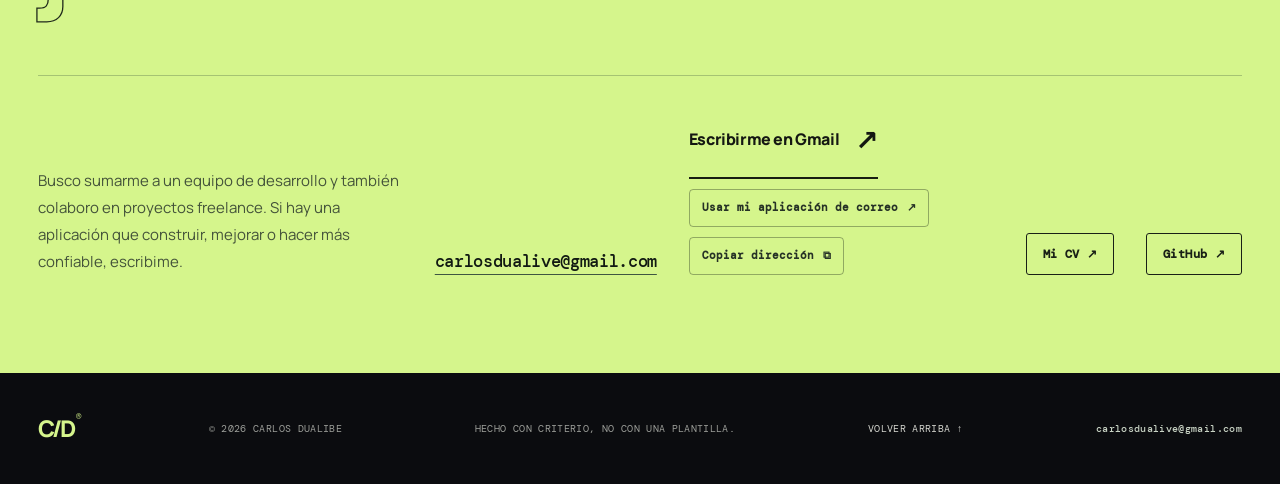
==== commit 4bf08e15: "feat(portfolio): replace low-fps videos with source-derived native Rendo city and Turnos 3D cards" ====
--- a/index.html
+++ b/index.html
@@ -19,7 +19,7 @@
 <link href="https://fonts.googleapis.com/css2?family=DM+Mono:wght@400;500&amp;family=Manrope:wght@400;500;600;700;800&amp;display=swap" rel="stylesheet"/>
 <link href="/styles.css" rel="stylesheet"/>
 <script type="application/ld+json">{"@context":"https://schema.org","@type":"Person","name":"Carlos Dualibe","jobTitle":"Desarrollador Full Stack","url":"https://carlos-dualibe.vercel.app","sameAs":["https://github.com/yttuD"],"knowsAbout":["TypeScript","React","Next.js","Node.js","Python","PostgreSQL","Automatización","Inteligencia artificial aplicada"],"email":"mailto:carlosdualive@gmail.com","description":"Desarrollador Full Stack en Argentina, disponible para empleo remoto y proyectos freelance."}</script>
-<link href="https://carlos-dualibe.vercel.app" rel="canonical"/><link rel="stylesheet" href="/motion.css"/></head>
+<link href="https://carlos-dualibe.vercel.app" rel="canonical"/><link rel="stylesheet" href="/preview-native.css"/></head>
 <body>
 <a class="skip-link" data-i18n="a11y.skip" href="#main">Saltar al contenido</a>
 <div aria-hidden="true" class="grain"></div>
@@ -50,7 +50,7 @@
 <div aria-label="Tecnologías y áreas" data-i18n-aria-label="a11y.ticker" class="ticker"><div aria-hidden="true" class="ticker-track"><span data-i18n="ticker.bookings">RESERVAS SIN COLISIONES</span><i>✳</i><span data-i18n="ticker.permissions">PERMISOS QUE SE CUMPLEN</span><i>✳</i><span data-i18n="ticker.offline">SINCRONIZACIÓN OFFLINE</span><i>✳</i><span data-i18n="ticker.context">DATOS CON CONTEXTO</span><i>✳</i><span data-i18n="ticker.evidence">PRUEBAS CON EVIDENCIA</span><i>✳</i><span data-i18n="ticker.bookings">RESERVAS SIN COLISIONES</span><i>✳</i><span data-i18n="ticker.permissions">PERMISOS QUE SE CUMPLEN</span><i>✳</i><span data-i18n="ticker.offline">SINCRONIZACIÓN OFFLINE</span><i>✳</i><span data-i18n="ticker.context">DATOS CON CONTEXTO</span><i>✳</i><span data-i18n="ticker.evidence">PRUEBAS CON EVIDENCIA</span></div></div>
 <section aria-labelledby="work-title" class="section work-section" id="proyectos"><div class="section-heading" data-reveal=""><div class="section-overline"><span class="square-symbol">■</span> <span data-i18n="work.kicker">01 / PROYECTOS CON CONTEXTO</span></div><div class="section-title-row"><h2 data-i18n="work.title" id="work-title">Cada proyecto<br/><em>tiene un porqué.</em></h2><p class="section-lead" data-i18n="work.intro">No solo tecnologías: qué problema había, qué decisiones tomé y qué parte del trabajo se puede ver.</p></div></div>
 <div class="workbench-v2" aria-labelledby="wb-title"><div class="wb-heading"><span>CD / WORKBENCH</span><h3 id="wb-title"><span data-i18n="wb.title">Elegí un producto.<br>Entendé cómo funciona.</span></h3><p><span data-i18n="wb.subtitle">Un recorrido interactivo por cinco trabajos. Capturas auténticas cuando existen y decisiones técnicas donde importa.</span></p></div><div class="wb-shell"><div class="wb-topline"><span><i></i>CD / SELECTED WORK</span><span>INDEX 01—05</span></div><div class="wb-body"><div class="wb-tabs" role="tablist" aria-label="Proyectos"><button class="wb-tab is-active" role="tab" aria-selected="true" tabindex="0" aria-controls="wb-panel-rendo" data-wb-id="rendo"><small>01</small><strong>Rendo</strong><em><span data-i18n="wb.type.rendo">Beta pública</span></em><b>↗</b></button><button class="wb-tab" role="tab" aria-selected="false" tabindex="-1" aria-controls="wb-panel-mi-ciclo" data-wb-id="mi-ciclo"><small>02</small><strong>Mi Ciclo</strong><em><span data-i18n="wb.type.mi-ciclo">Cliente · En desarrollo</span></em><b>↗</b></button><button class="wb-tab" role="tab" aria-selected="false" tabindex="-1" aria-controls="wb-panel-transai" data-wb-id="transai"><small>03</small><strong>TransAI</strong><em><span data-i18n="wb.type.transai">Académico · Colaborativo</span></em><b>↗</b></button><button class="wb-tab" role="tab" aria-selected="false" tabindex="-1" aria-controls="wb-panel-turnos" data-wb-id="turnos"><small>04</small><strong>Turnos</strong><em><span data-i18n="wb.type.turnos">Frontend histórico</span></em><b>↗</b></button><button class="wb-tab" role="tab" aria-selected="false" tabindex="-1" aria-controls="wb-panel-offline" data-wb-id="offline"><small>05</small><strong>Offline-first</strong><em><span data-i18n="wb.type.offline">Cliente · Privado</span></em><b>↗</b></button></div><div class="wb-panels"><section class="wb-panel" role="tabpanel" id="wb-panel-rendo"  data-wb-panel="rendo" aria-label="Rendo"><div class="wb-panel-head"><span>CD / WORK LOG 01</span><span data-i18n="wb.type.rendo">Beta pública</span></div><div class="wb-preview wb-preview--rendo">
-<figure class="wb-figure wb-figure--primary" data-motion-root><div class="wb-image-mat motion-stage"><video class="motion-video" data-motion-video data-src="/assets/rendo-motion-hero.webm" poster="/assets/rendo-home-clear.webp" width="640" height="400" muted loop playsinline preload="none" data-motion-alt-es="Vista animada de la beta pública de Rendo" data-motion-alt-en="Animated view of Rendo's public beta" aria-label="Vista animada de la beta pública de Rendo"></video></div><figcaption class="wb-figcaption"><strong><span data-i18n="wb.media.rendo.home">01 / PORTADA PÚBLICA</span></strong><span><span data-i18n="wb.media.rendo.homeNote">La pantalla principal completa · beta pública</span></span><button class="motion-button" type="button" data-motion-toggle aria-pressed="false">▷ Reproducir animación</button></figcaption></figure>
+<figure class="wb-figure wb-figure--primary"><div class="wb-image-mat"><div class="wb-native-preview" data-live-preview="rendo"><img class="live-preview-poster" src="/assets/rendo-home-clear.webp" alt="" width="1050" height="656"/><div class="live-native-stage live-rendo-stage" data-rendo-canvas></div><a class="live-native-link" href="/work/rendo/" data-i18n-aria="wb.live.rendo.aria" aria-label="Abrir caso de estudio rendo"><span data-i18n="wb.live.open">EXPLORAR CASO ↗</span></a></div></div><figcaption class="wb-figcaption"><strong><span data-i18n="wb.media.rendo.home">01 / PORTADA PÚBLICA</span></strong><span><span data-i18n="wb.media.rendo.homeNote">La pantalla principal completa · beta pública</span></span><a class="wb-native-beta-link" href="https://rendo-beta-web.vercel.app/es" target="_blank" rel="noopener noreferrer" data-i18n="wb.live.beta">VISITAR BETA ↗</a></figcaption></figure>
 <div class="wb-preview-secondary"><figure class="wb-figure wb-figure--support"><div class="wb-image-mat"><img src="/assets/rendo-catalog-detail.webp" width="700" height="460" loading="lazy" decoding="async" data-i18n-alt="wb.media.rendo.altCatalog" alt="Detalle auténtico del catálogo de unidades Rendo"/></div><figcaption class="wb-figcaption"><strong><span data-i18n="wb.media.rendo.catalog">02 / CATÁLOGO</span></strong><span><span data-i18n="wb.media.rendo.catalogNote">Recorte identificado del catálogo real</span></span></figcaption></figure>
 <div class="wb-editorial-note"><span class="wb-editorial-kicker">RENDO / PRODUCT JOURNEY</span>
 <strong><span data-i18n="wb.media.rendo.insight">Del inicio a las unidades.</span></strong>
@@ -66,7 +66,7 @@
 <span class="wb-flow-eyebrow"><span data-i18n="wb.media.diagramLabel">ESQUEMA EXPLICATIVO / NO ES CAPTURA</span></span>
 <div class="wb-flow-grid"><div class="wb-flow-node"><span>01</span><strong><span data-i18n="wb.media.transai.n0">Interfaz</span></strong></div><span class="wb-flow-arrow" aria-hidden="true">↔</span><div class="wb-flow-node"><span>02</span><strong><span data-i18n="wb.media.transai.n1">Servicios</span></strong></div><span class="wb-flow-arrow" aria-hidden="true">↔</span><div class="wb-flow-node"><span>03</span><strong><span data-i18n="wb.media.transai.n2">Revisión</span></strong></div></div>
 <div class="wb-flow-desc"><span data-i18n="wb.media.transai.desc">Inspección visual asistida por IA con separación de responsabilidades y revisión humana.</span></div>
-</div></div><div class="wb-panel-bottom"><div><h4>TransAI<span>.</span></h4><p><span data-i18n="wb.desc.transai">Servicios de inspección visual y revisión humana.</span></p></div><a href="/work/transai/" class="wb-open"><span data-i18n="wb.open">VER CASO DE ESTUDIO ↗</span></a></div></section><section class="wb-panel" role="tabpanel" id="wb-panel-turnos" hidden data-wb-panel="turnos" aria-label="Turnos"><div class="wb-panel-head"><span>CD / WORK LOG 04</span><span data-i18n="wb.type.turnos">Frontend histórico</span></div><div class="wb-preview wb-preview--turnos"><figure class="wb-figure wb-figure--primary" data-motion-root><div class="wb-image-mat motion-stage"><video class="motion-video" data-motion-video data-src="/assets/turnos-motion-hero.webm" poster="/assets/turnos-frontend-live.webp" width="720" height="450" muted loop playsinline preload="none" data-motion-alt-es="Hélice 3D en movimiento del frontend histórico de Turnos" data-motion-alt-en="Moving 3D helix in the historical Turnos frontend" aria-label="Hélice 3D en movimiento del frontend histórico de Turnos"></video></div><figcaption class="wb-figcaption"><strong><span data-i18n="wb.media.turnos.title">01 / FRONTEND HISTÓRICO</span></strong><span><span data-i18n="wb.media.turnos.note">Vista completa · API y base de datos fuera de servicio</span></span><button class="motion-button" type="button" data-motion-toggle aria-pressed="false">▷ Reproducir animación</button></figcaption></figure>
+</div></div><div class="wb-panel-bottom"><div><h4>TransAI<span>.</span></h4><p><span data-i18n="wb.desc.transai">Servicios de inspección visual y revisión humana.</span></p></div><a href="/work/transai/" class="wb-open"><span data-i18n="wb.open">VER CASO DE ESTUDIO ↗</span></a></div></section><section class="wb-panel" role="tabpanel" id="wb-panel-turnos" hidden data-wb-panel="turnos" aria-label="Turnos"><div class="wb-panel-head"><span>CD / WORK LOG 04</span><span data-i18n="wb.type.turnos">Frontend histórico</span></div><div class="wb-preview wb-preview--turnos"><figure class="wb-figure wb-figure--primary"><div class="wb-image-mat"><div class="wb-native-preview" data-live-preview="turnos"><img class="live-preview-poster" src="/assets/turnos-frontend-live.webp" alt="" width="1000" height="625"/><div class="live-native-stage live-turnos-stage" data-turnos-canvas></div><a class="live-native-link" href="/work/turnos/" data-i18n-aria="wb.live.turnos.aria" aria-label="Abrir caso de estudio turnos"><span data-i18n="wb.live.open">EXPLORAR CASO ↗</span></a></div></div><figcaption class="wb-figcaption"><strong><span data-i18n="wb.media.turnos.title">01 / FRONTEND HISTÓRICO</span></strong><span><span data-i18n="wb.media.turnos.note">Vista completa · API y base de datos fuera de servicio</span></span><a class="wb-native-beta-link" href="/work/turnos/" data-i18n="wb.live.case">VER CASO ↗</a></figcaption></figure>
 <div class="wb-status-note"><span data-i18n="wb.media.turnos.status">El proyecto conserva su valor técnico; no se presenta como demo operativa.</span></div>
 </div><div class="wb-panel-bottom"><div><h4>Turnos<span>.</span></h4><p><span data-i18n="wb.desc.turnos">Reservas y validación de disponibilidad; backend fuera de servicio.</span></p></div><a href="/work/turnos/" class="wb-open"><span data-i18n="wb.open">VER CASO DE ESTUDIO ↗</span></a></div></section><section class="wb-panel" role="tabpanel" id="wb-panel-offline" hidden data-wb-panel="offline" aria-label="Offline-first"><div class="wb-panel-head"><span>CD / WORK LOG 05</span><span data-i18n="wb.type.offline">Cliente · Privado</span></div><div class="wb-preview wb-preview--diagram wb-preview--offline">
 <div class="wb-flow">
@@ -121,5 +121,5 @@
 </main>
 <footer class="site-footer"><a aria-label="Volver arriba" data-i18n-aria-label="a11y.footerTop" class="footer-brand" href="#inicio">C/D<span>®</span></a><span>© <span id="year">2026</span> CARLOS DUALIBE</span><span class="footer-note" data-i18n="footer.note">HECHO CON CRITERIO, NO CON UNA PLANTILLA.</span><a class="footer-top" data-i18n="footer.top" href="#top">VOLVER ARRIBA ↑</a><a class="footer-email" href="mailto:carlosdualive@gmail.com">carlosdualive@gmail.com</a></footer>
 <script defer="" src="/app.js"></script>
-<script defer src="/motion.js"></script></body>
+<script defer src="/preview-native.js"></script></body>
 </html>
--- a/preview-native.css
+++ b/preview-native.css
@@ -0,0 +1,47 @@
+/* Native animations selectively adapted from Rendo CityBackground and Turnos DNA3D. */
+.wb-native-preview{position:relative;width:100%;aspect-ratio:16/10;overflow:hidden;background:#0a1226;isolation:isolate}
+.wb-native-preview .live-preview-poster{position:absolute;inset:0;width:100%;height:100%;object-fit:contain;opacity:1;transition:opacity .25s}
+.wb-native-preview .live-preview-poster.is-superseded{opacity:0}
+.wb-native-preview .live-native-stage{position:absolute;inset:0;overflow:hidden}
+.wb-native-preview .live-native-link{position:absolute;inset:0;display:flex;align-items:flex-end;justify-content:flex-end;padding:16px;z-index:3;color:#f3f9ed;text-decoration:none}
+.wb-native-preview .live-native-link span{font:700 11px/1.5 var(--mono,monospace);background:#0b1428da;border:1px solid #91a88e;padding:10px 13px;border-radius:3px}
+.wb-native-preview .live-native-link:hover span,.wb-native-preview .live-native-link:focus-visible span{color:#d5f58c;border-color:#d5f58c}
+.wb-native-preview .live-native-link:focus-visible{outline:3px solid #d5f58c;outline-offset:-5px}
+.live-city-scene{position:relative;width:100%;height:100%;background:linear-gradient(180deg,#0a1226,#101a35 57%,#0a1226)}
+.live-city-stars{position:absolute;inset:0}
+.live-city-star{position:absolute;border-radius:50%;animation:live-city-twinkle ease-in-out infinite}
+.live-city-skyline{position:absolute;inset:auto 0 0;height:83%;mask-image:linear-gradient(to top,black 45%,transparent 100%)}
+.live-city-skyline svg{display:block;width:100%;height:100%}
+.live-city-distant{fill:#16213d;opacity:.35}
+.live-city-structure{transform-box:fill-box;transform-origin:50% 100%;animation:live-city-grow var(--duration) var(--delay) cubic-bezier(.33,.9,.4,1) infinite}
+.live-city-details{animation:live-city-details var(--duration) var(--delay) ease-in-out infinite}
+.live-city-scaffold{animation:live-city-scaffold var(--duration) var(--delay) linear infinite}
+.live-city-crane{animation:live-city-scaffold var(--duration) var(--delay) linear infinite}
+.live-city-crane line{stroke:#b7904d;stroke-width:1.6;stroke-linecap:round;opacity:.55}
+.live-city-lit{animation:live-city-twinkle ease-in-out infinite}
+.live-city-brand{position:absolute;left:9%;top:15%;pointer-events:none;text-shadow:0 3px 16px #050d22}
+.live-city-brand>span{color:#d8b876;font:500 10px var(--mono,monospace);letter-spacing:.08em}
+.live-city-brand strong{display:block;margin-top:9px;font:800 clamp(40px,7vw,82px)/1 var(--sans,system-ui);letter-spacing:-.09em;color:#f5ecdf}
+.live-city-brand strong span{color:#d8b876}
+@keyframes live-city-twinkle{0%,100%{opacity:.15}50%{opacity:.85}}
+@keyframes live-city-grow{0%{transform:scaleY(0);opacity:0}6%{opacity:1}30%,88%{transform:scaleY(1);opacity:1}100%{transform:scaleY(0);opacity:0}}
+@keyframes live-city-details{0%,32%{opacity:0}40%,88%{opacity:1}100%{opacity:0}}
+@keyframes live-city-scaffold{0%,3%{opacity:0}9%,27%{opacity:.35}35%,100%{opacity:0}}
+.wb-native-preview:not(.is-live-playing) .live-city-scene *{animation-play-state:paused!important}
+.live-turnos-stage{width:100%;height:100%;background:radial-gradient(ellipse at center,#193f51,#121933 61%,#0b1325);position:relative}
+.live-turnos-canvas{position:absolute;inset:0;width:100%;height:100%}
+.live-turnos-canvas canvas{display:block;width:100%;height:100%}
+.live-turnos-label{position:absolute;left:7%;top:10%;font:500 10px var(--mono,monospace);color:#b9f0f9;letter-spacing:.08em;pointer-events:none}
+.wb-native-actions{display:flex;gap:20px;flex-wrap:wrap;padding:4px 3px 10px}
+.wb-native-actions a{font:700 11px var(--mono,monospace);color:#d5f58c;border-bottom:1px solid #759768;padding-bottom:7px}
+.wb-native-actions a:hover{color:#f4ffe6}
+@media(max-width:620px){.live-city-brand strong{font-size:clamp(36px,12vw,65px)}.wb-native-preview .live-native-link{padding:10px}.wb-native-preview .live-native-link span{font-size:10px;padding:8px 10px}}
+@media(prefers-reduced-motion:reduce){.wb-native-preview .live-city-scene *{animation-play-state:paused!important}.wb-native-preview .live-preview-poster{transition:none}}
+
+
+/* Posters remain visible if native scene cannot initialize. */
+.wb-native-preview .live-native-stage{opacity:0;transition:opacity .2s}
+.wb-native-preview.is-live-ready .live-native-stage{opacity:1}
+.wb-native-beta-link{color:#d5f58c;border-bottom:1px solid #9ab68c;text-decoration:none;padding-bottom:2px;font:700 10px/1.5 var(--mono,monospace)}
+.wb-native-beta-link:hover{color:#f5ffe6}
+@media(prefers-reduced-motion:reduce){.wb-native-preview .live-native-stage{transition:none}}
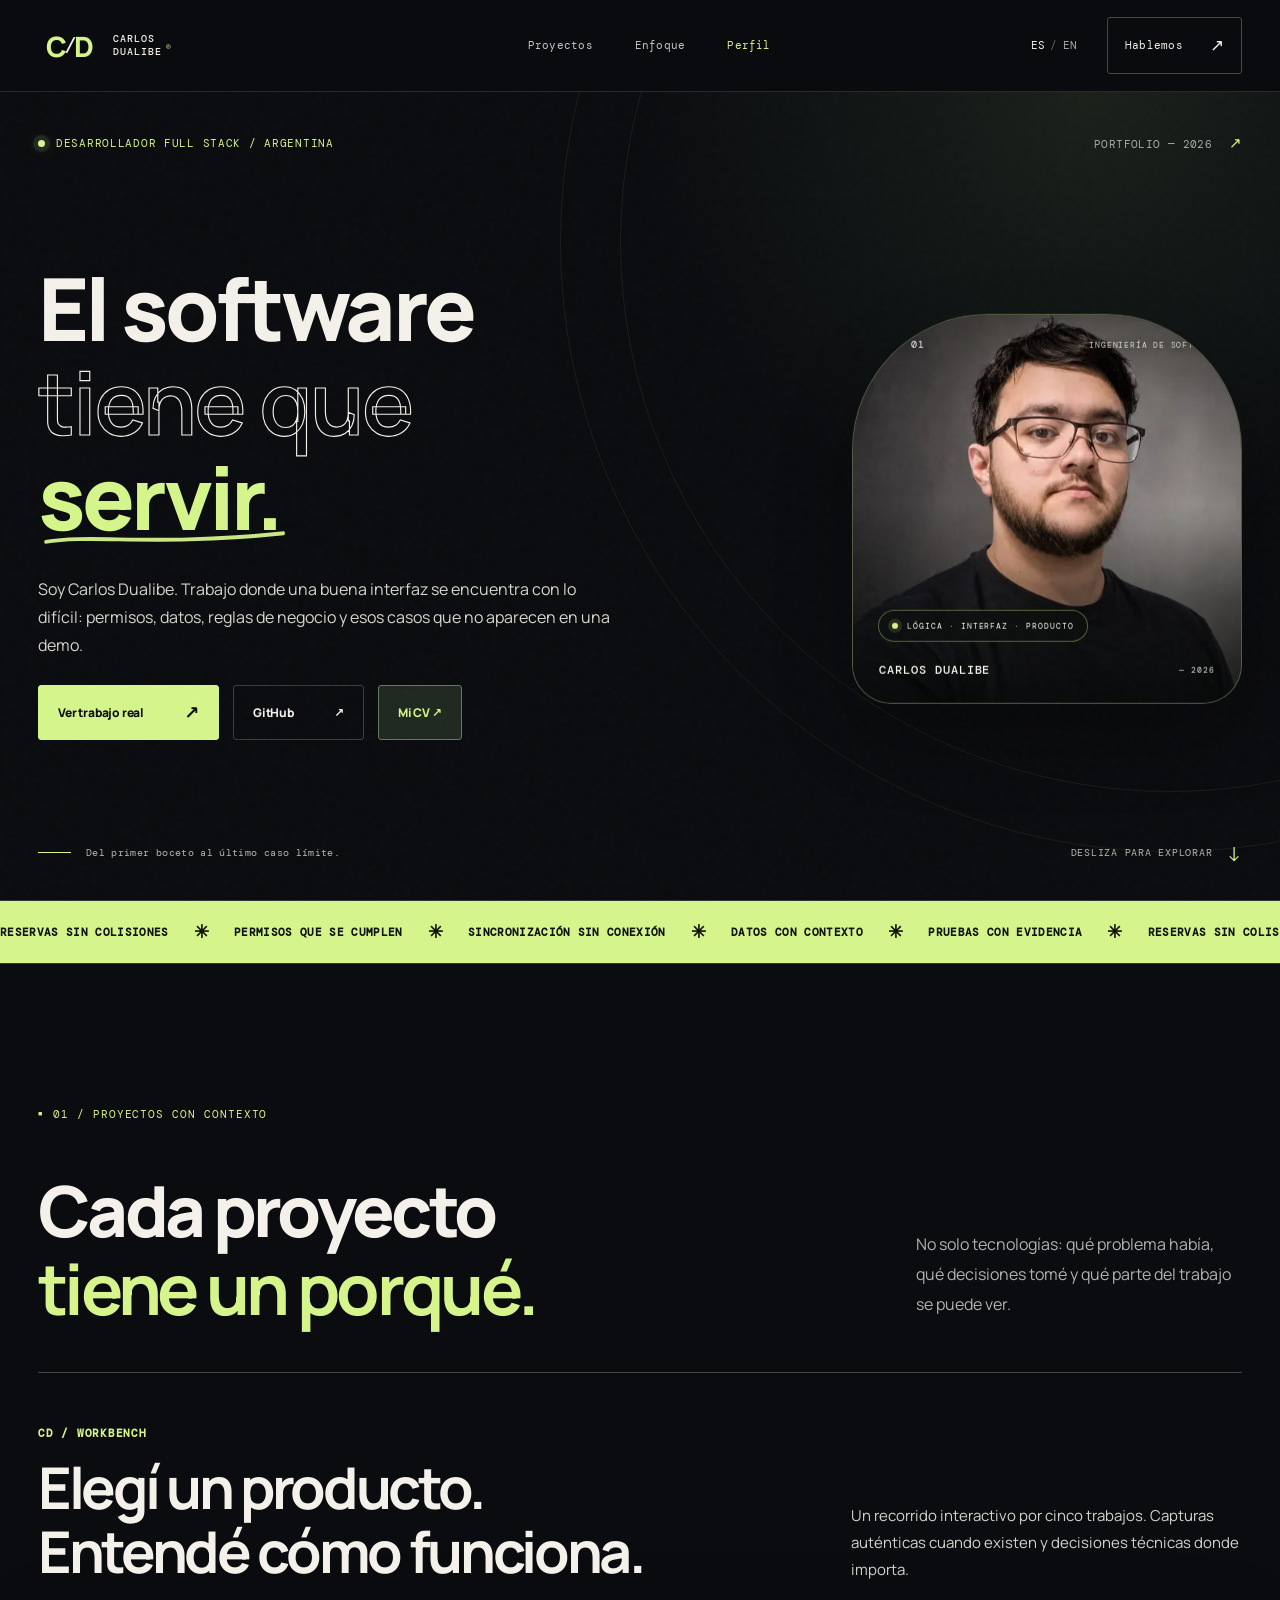
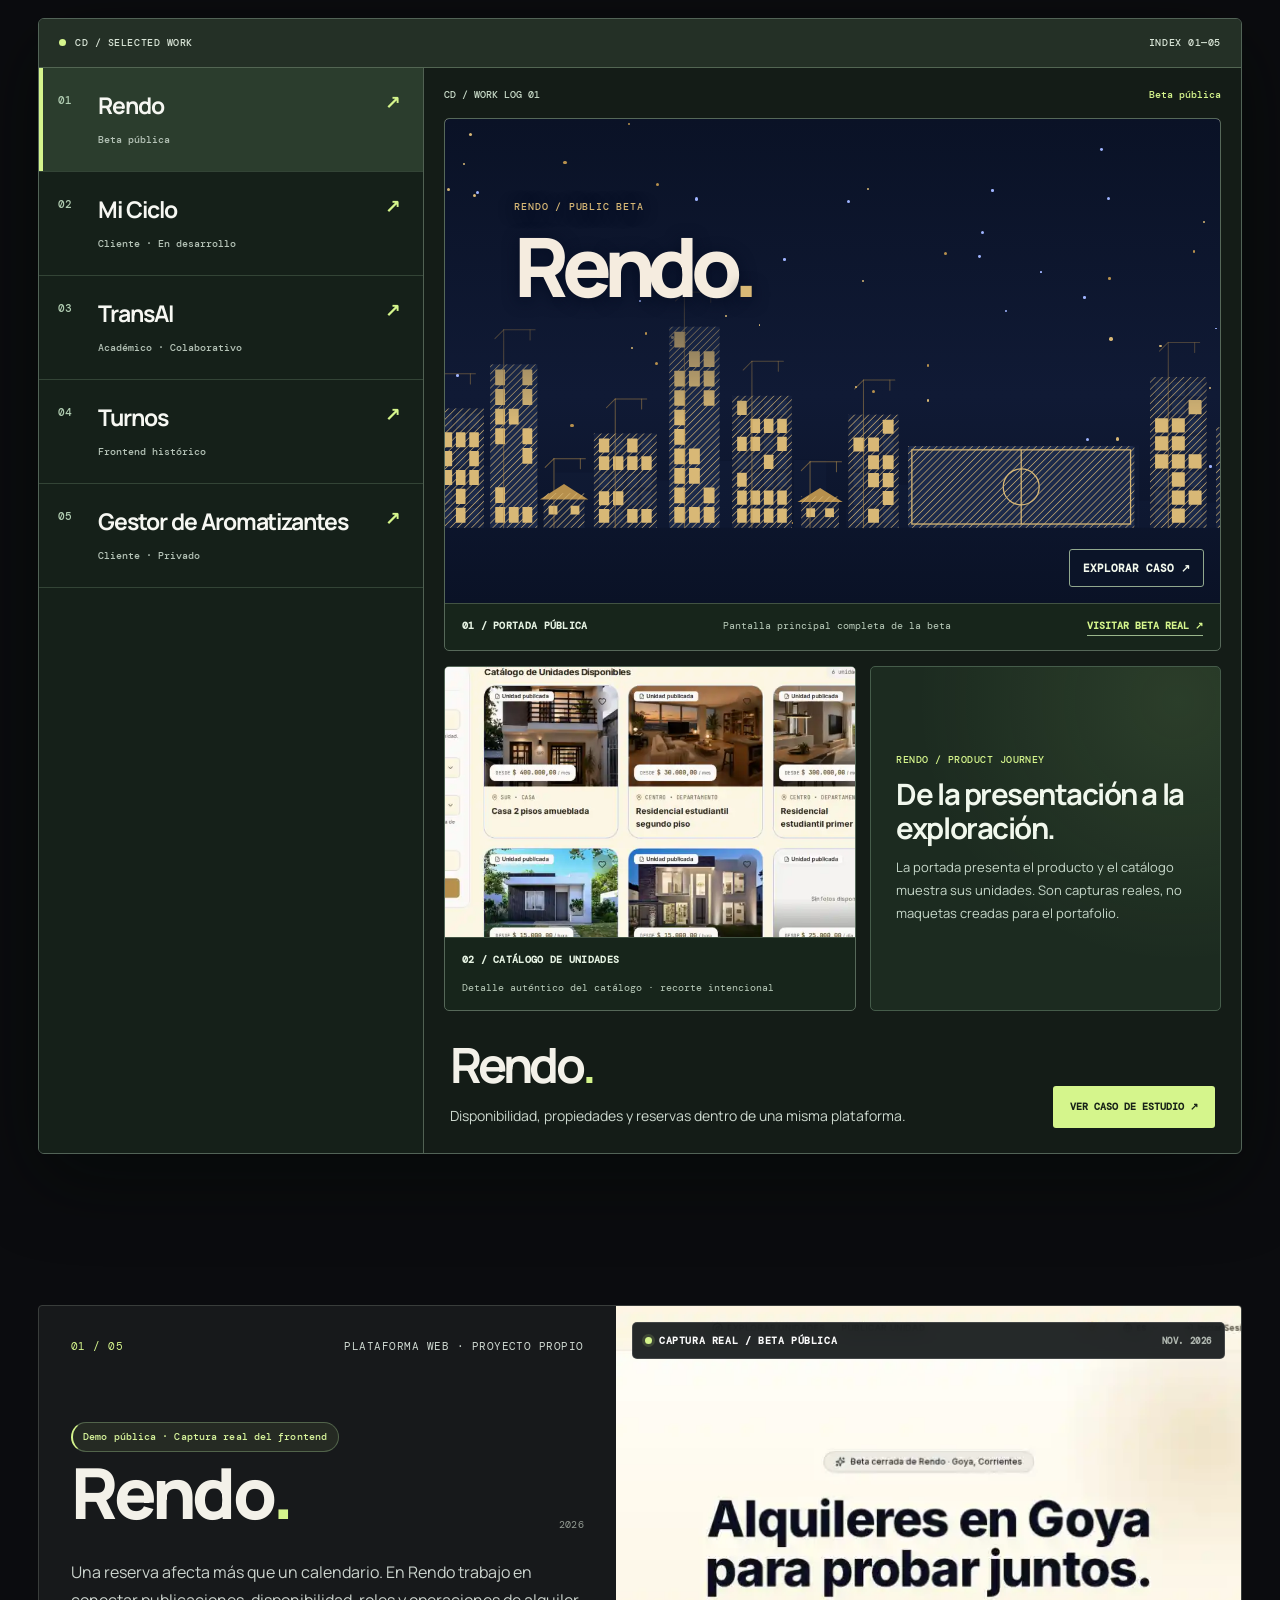
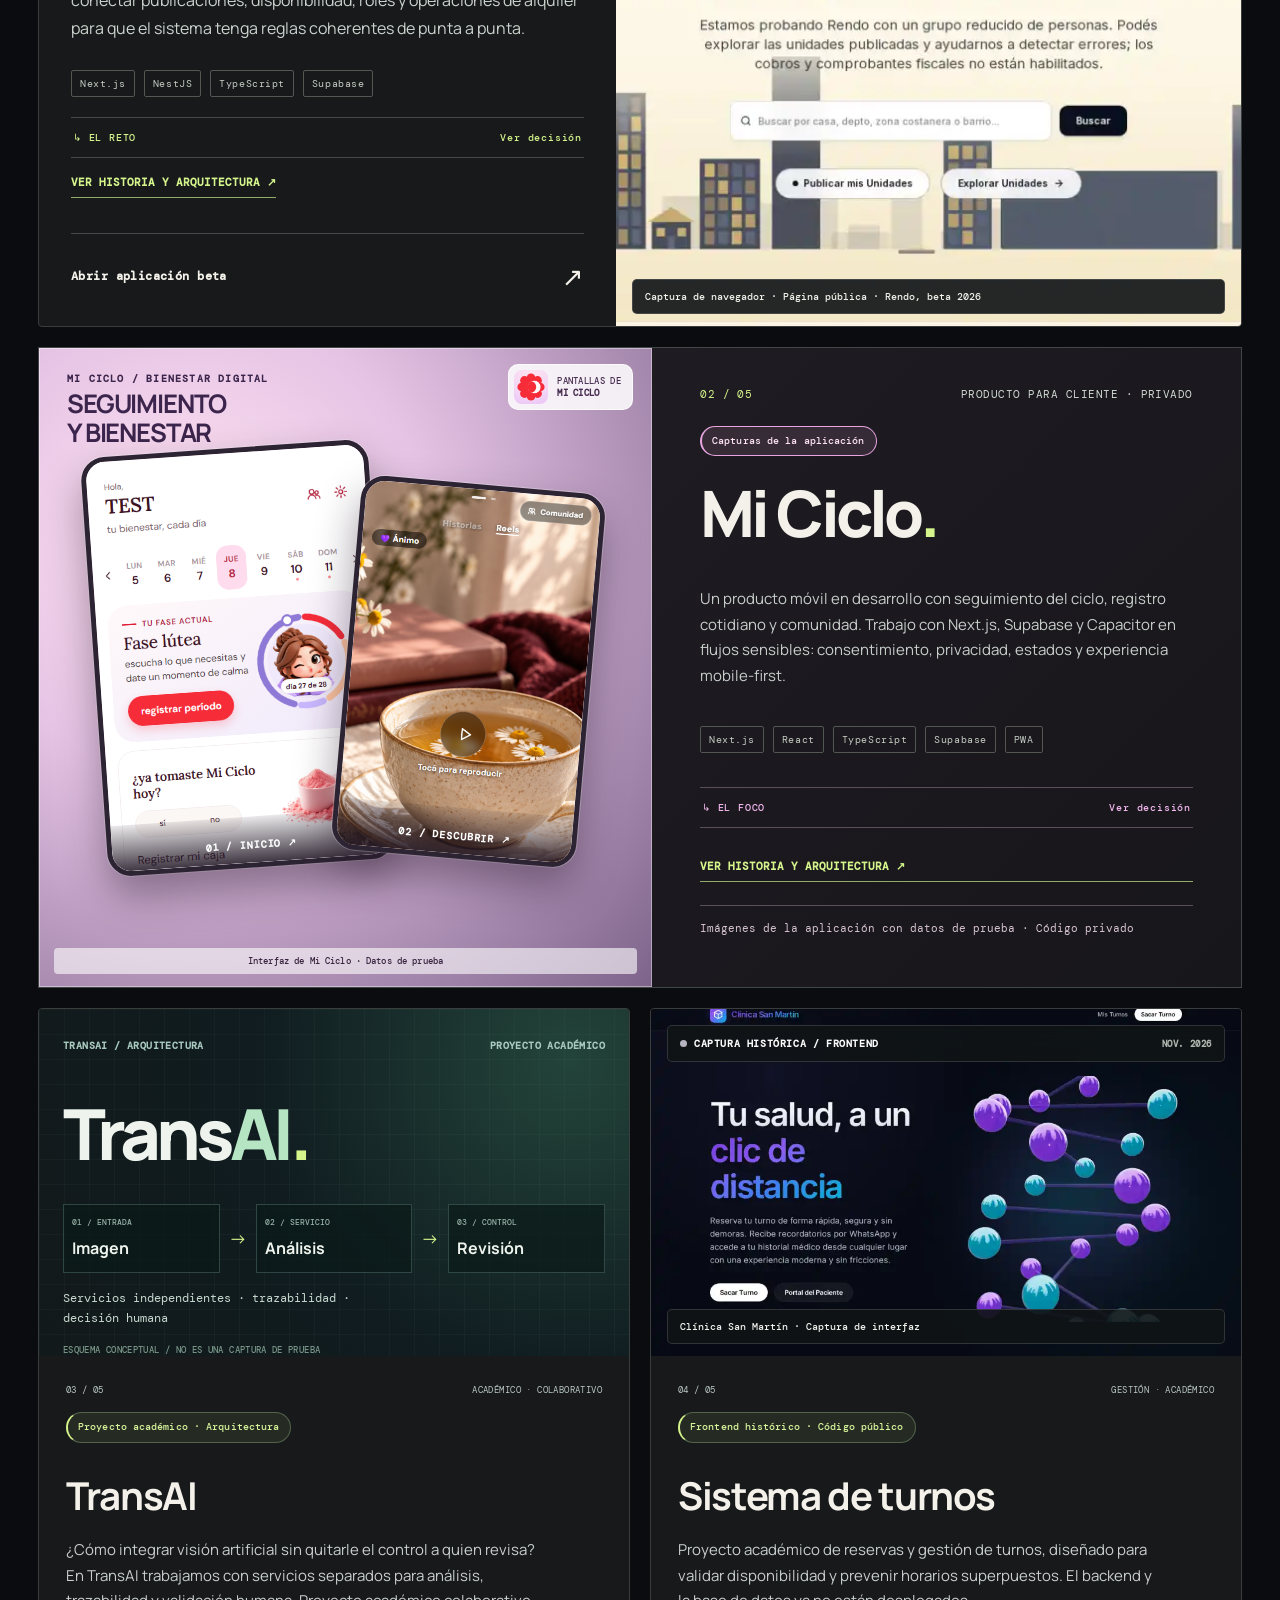
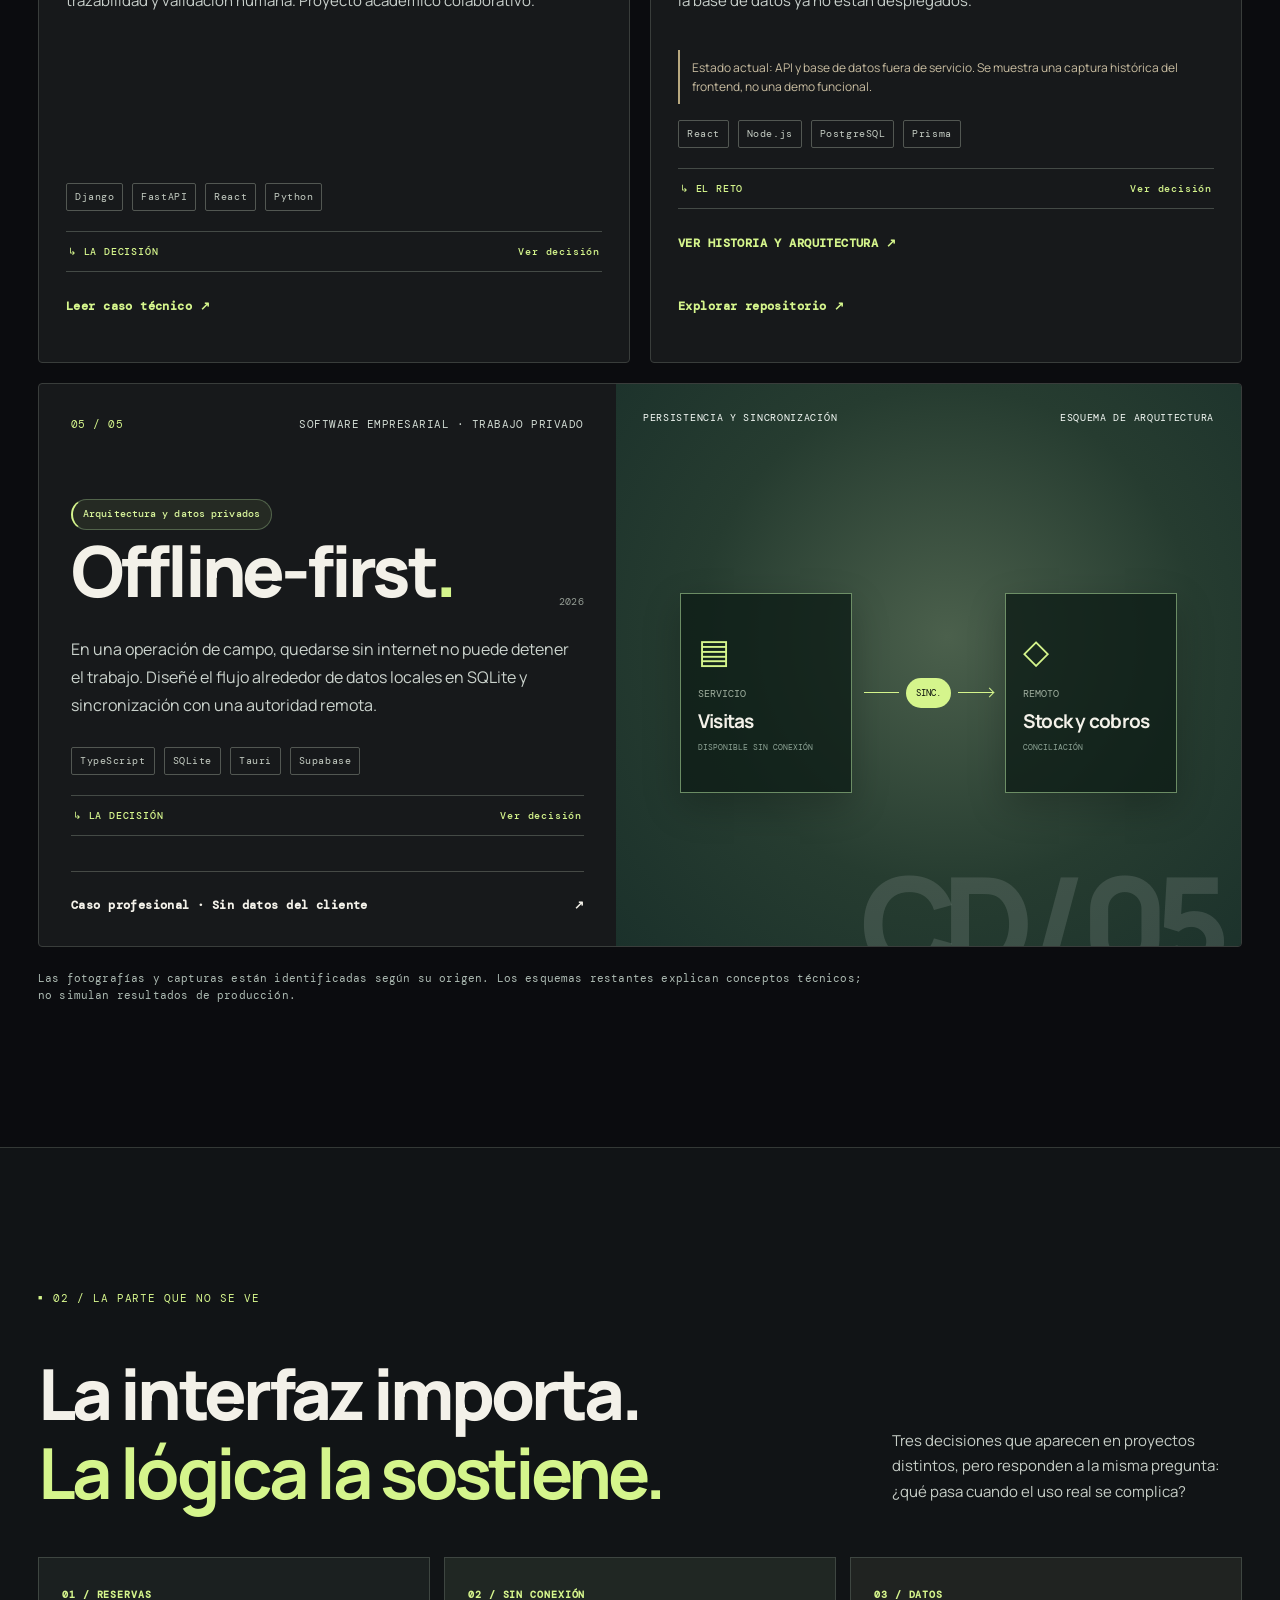
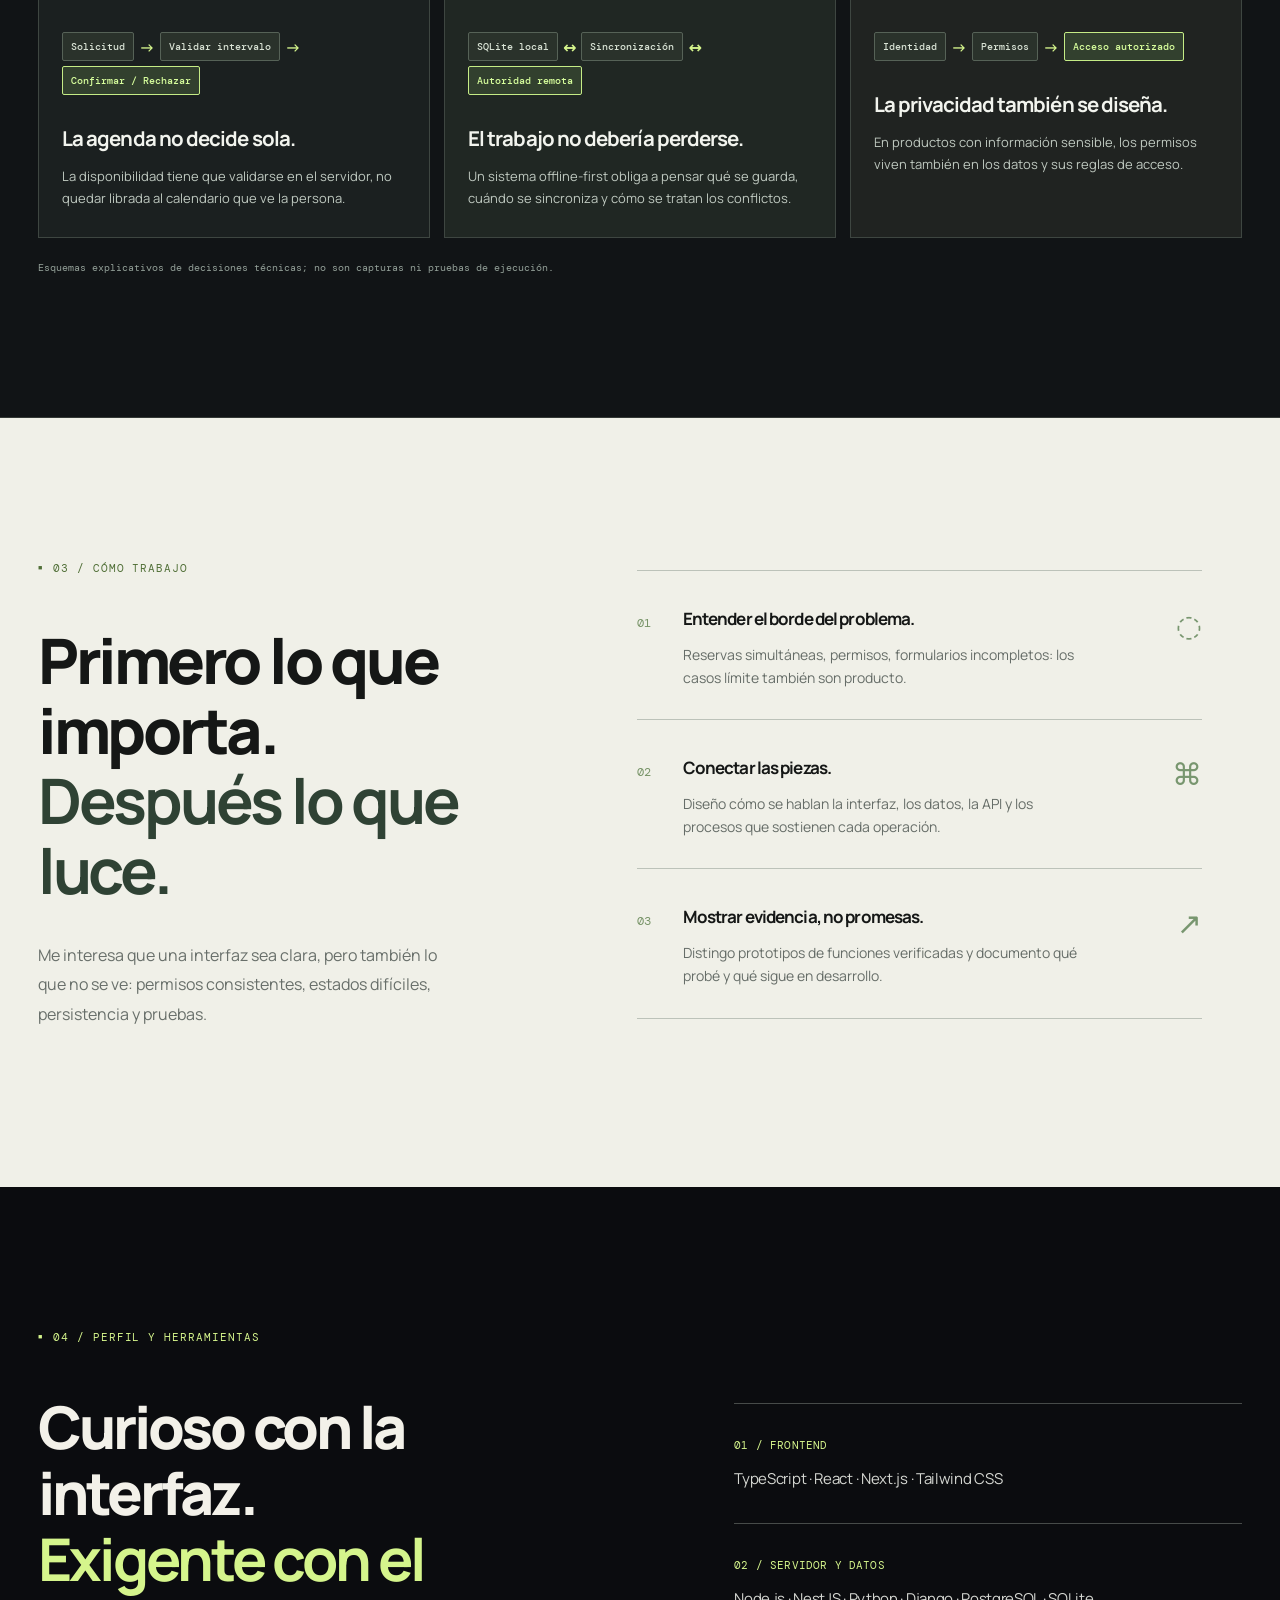
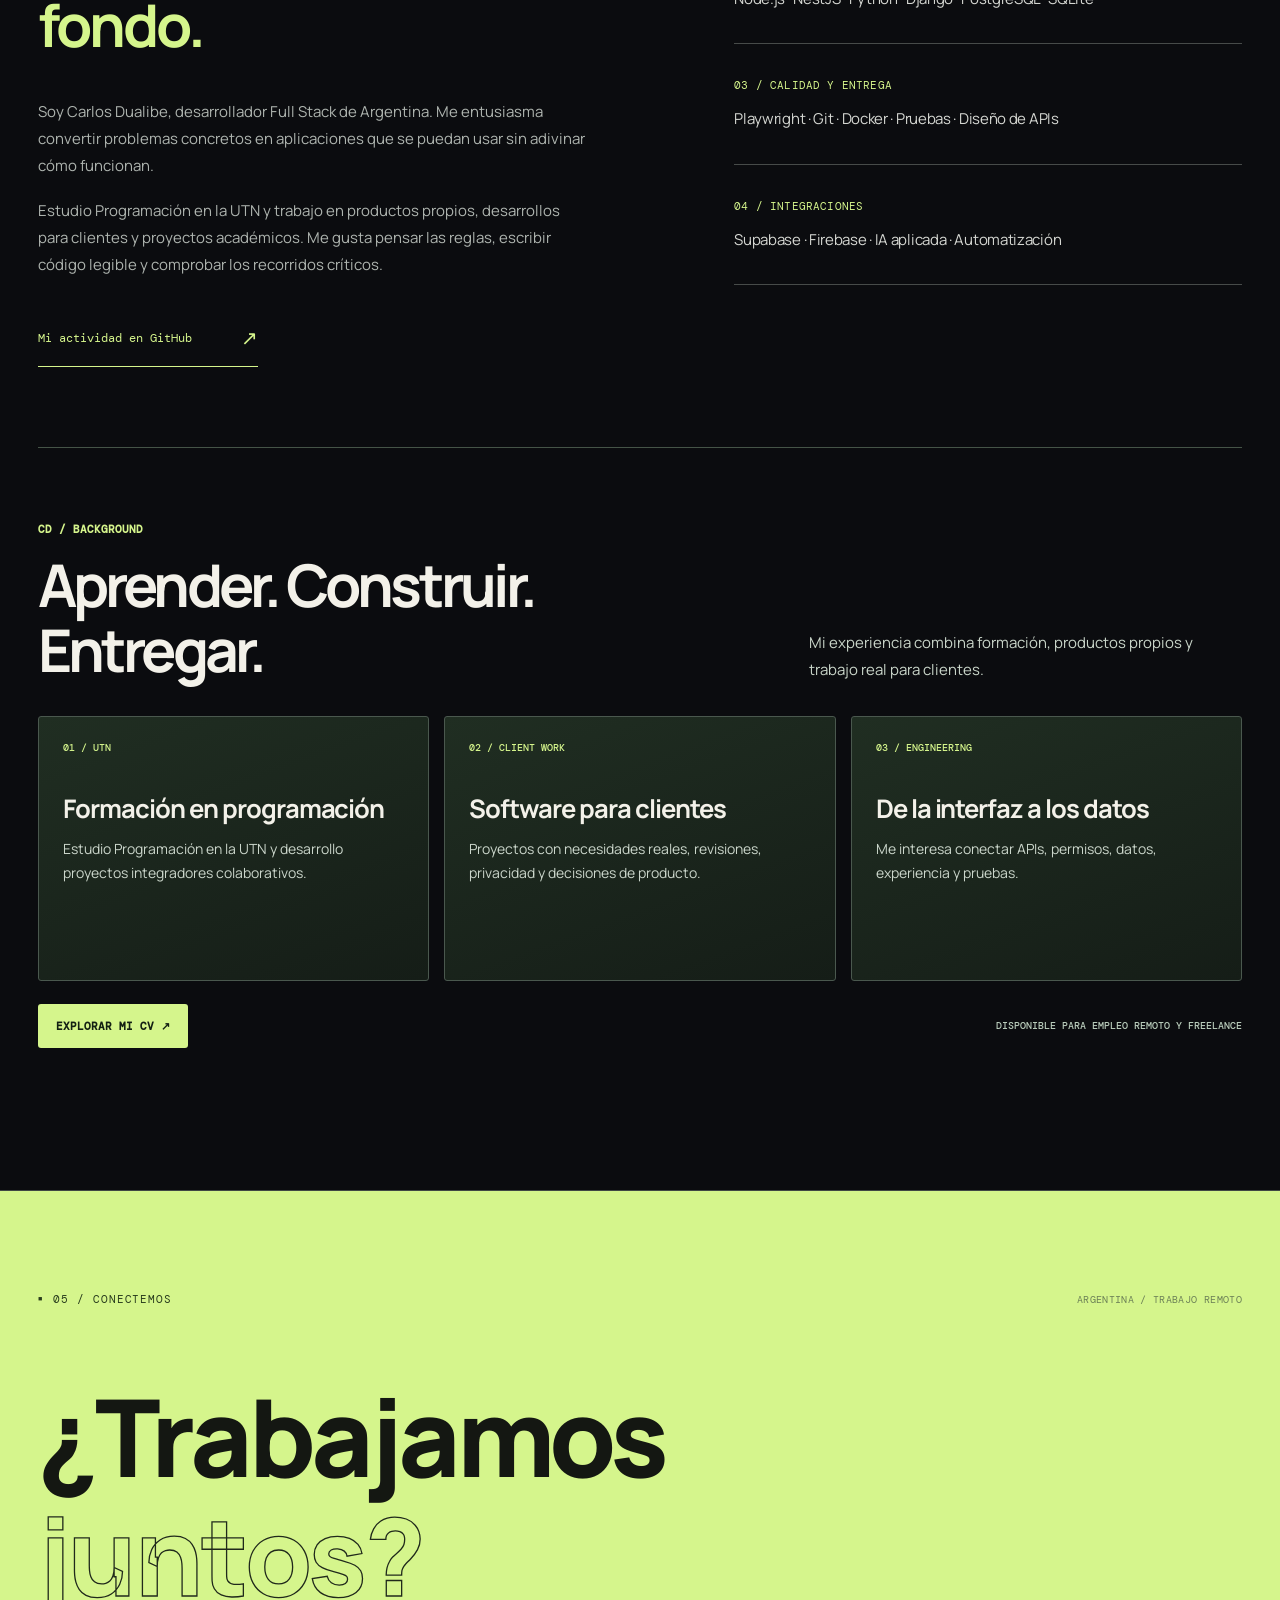
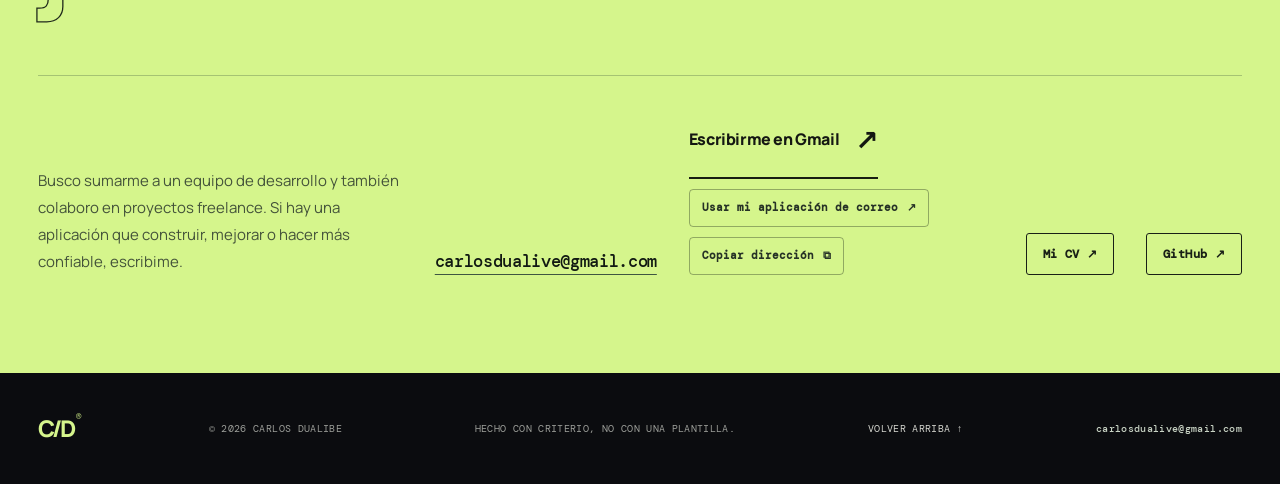
==== commit 41c64fe9: "feat(portfolio): showcase actual aromatization management workflows without private code" ====
--- a/index.html
+++ b/index.html
@@ -49,7 +49,7 @@
 </section>
 <div aria-label="Tecnologías y áreas" data-i18n-aria-label="a11y.ticker" class="ticker"><div aria-hidden="true" class="ticker-track"><span data-i18n="ticker.bookings">RESERVAS SIN COLISIONES</span><i>✳</i><span data-i18n="ticker.permissions">PERMISOS QUE SE CUMPLEN</span><i>✳</i><span data-i18n="ticker.offline">SINCRONIZACIÓN OFFLINE</span><i>✳</i><span data-i18n="ticker.context">DATOS CON CONTEXTO</span><i>✳</i><span data-i18n="ticker.evidence">PRUEBAS CON EVIDENCIA</span><i>✳</i><span data-i18n="ticker.bookings">RESERVAS SIN COLISIONES</span><i>✳</i><span data-i18n="ticker.permissions">PERMISOS QUE SE CUMPLEN</span><i>✳</i><span data-i18n="ticker.offline">SINCRONIZACIÓN OFFLINE</span><i>✳</i><span data-i18n="ticker.context">DATOS CON CONTEXTO</span><i>✳</i><span data-i18n="ticker.evidence">PRUEBAS CON EVIDENCIA</span></div></div>
 <section aria-labelledby="work-title" class="section work-section" id="proyectos"><div class="section-heading" data-reveal=""><div class="section-overline"><span class="square-symbol">■</span> <span data-i18n="work.kicker">01 / PROYECTOS CON CONTEXTO</span></div><div class="section-title-row"><h2 data-i18n="work.title" id="work-title">Cada proyecto<br/><em>tiene un porqué.</em></h2><p class="section-lead" data-i18n="work.intro">No solo tecnologías: qué problema había, qué decisiones tomé y qué parte del trabajo se puede ver.</p></div></div>
-<div class="workbench-v2" aria-labelledby="wb-title"><div class="wb-heading"><span>CD / WORKBENCH</span><h3 id="wb-title"><span data-i18n="wb.title">Elegí un producto.<br>Entendé cómo funciona.</span></h3><p><span data-i18n="wb.subtitle">Un recorrido interactivo por cinco trabajos. Capturas auténticas cuando existen y decisiones técnicas donde importa.</span></p></div><div class="wb-shell"><div class="wb-topline"><span><i></i>CD / SELECTED WORK</span><span>INDEX 01—05</span></div><div class="wb-body"><div class="wb-tabs" role="tablist" aria-label="Proyectos"><button class="wb-tab is-active" role="tab" aria-selected="true" tabindex="0" aria-controls="wb-panel-rendo" data-wb-id="rendo"><small>01</small><strong>Rendo</strong><em><span data-i18n="wb.type.rendo">Beta pública</span></em><b>↗</b></button><button class="wb-tab" role="tab" aria-selected="false" tabindex="-1" aria-controls="wb-panel-mi-ciclo" data-wb-id="mi-ciclo"><small>02</small><strong>Mi Ciclo</strong><em><span data-i18n="wb.type.mi-ciclo">Cliente · En desarrollo</span></em><b>↗</b></button><button class="wb-tab" role="tab" aria-selected="false" tabindex="-1" aria-controls="wb-panel-transai" data-wb-id="transai"><small>03</small><strong>TransAI</strong><em><span data-i18n="wb.type.transai">Académico · Colaborativo</span></em><b>↗</b></button><button class="wb-tab" role="tab" aria-selected="false" tabindex="-1" aria-controls="wb-panel-turnos" data-wb-id="turnos"><small>04</small><strong>Turnos</strong><em><span data-i18n="wb.type.turnos">Frontend histórico</span></em><b>↗</b></button><button class="wb-tab" role="tab" aria-selected="false" tabindex="-1" aria-controls="wb-panel-offline" data-wb-id="offline"><small>05</small><strong>Offline-first</strong><em><span data-i18n="wb.type.offline">Cliente · Privado</span></em><b>↗</b></button></div><div class="wb-panels"><section class="wb-panel" role="tabpanel" id="wb-panel-rendo"  data-wb-panel="rendo" aria-label="Rendo"><div class="wb-panel-head"><span>CD / WORK LOG 01</span><span data-i18n="wb.type.rendo">Beta pública</span></div><div class="wb-preview wb-preview--rendo">
+<div class="workbench-v2" aria-labelledby="wb-title"><div class="wb-heading"><span>CD / WORKBENCH</span><h3 id="wb-title"><span data-i18n="wb.title">Elegí un producto.<br>Entendé cómo funciona.</span></h3><p><span data-i18n="wb.subtitle">Un recorrido interactivo por cinco trabajos. Capturas auténticas cuando existen y decisiones técnicas donde importa.</span></p></div><div class="wb-shell"><div class="wb-topline"><span><i></i>CD / SELECTED WORK</span><span>INDEX 01—05</span></div><div class="wb-body"><div class="wb-tabs" role="tablist" aria-label="Proyectos"><button class="wb-tab is-active" role="tab" aria-selected="true" tabindex="0" aria-controls="wb-panel-rendo" data-wb-id="rendo"><small>01</small><strong>Rendo</strong><em><span data-i18n="wb.type.rendo">Beta pública</span></em><b>↗</b></button><button class="wb-tab" role="tab" aria-selected="false" tabindex="-1" aria-controls="wb-panel-mi-ciclo" data-wb-id="mi-ciclo"><small>02</small><strong>Mi Ciclo</strong><em><span data-i18n="wb.type.mi-ciclo">Cliente · En desarrollo</span></em><b>↗</b></button><button class="wb-tab" role="tab" aria-selected="false" tabindex="-1" aria-controls="wb-panel-transai" data-wb-id="transai"><small>03</small><strong>TransAI</strong><em><span data-i18n="wb.type.transai">Académico · Colaborativo</span></em><b>↗</b></button><button class="wb-tab" role="tab" aria-selected="false" tabindex="-1" aria-controls="wb-panel-turnos" data-wb-id="turnos"><small>04</small><strong>Turnos</strong><em><span data-i18n="wb.type.turnos">Frontend histórico</span></em><b>↗</b></button><button class="wb-tab" role="tab" aria-selected="false" tabindex="-1" aria-controls="wb-panel-offline" data-wb-id="offline"><small>05</small><strong>Gestor de Aromatizantes</strong><em><span data-i18n="wb.type.offline">Cliente · En desarrollo</span></em><b>↗</b></button></div><div class="wb-panels"><section class="wb-panel" role="tabpanel" id="wb-panel-rendo"  data-wb-panel="rendo" aria-label="Rendo"><div class="wb-panel-head"><span>CD / WORK LOG 01</span><span data-i18n="wb.type.rendo">Beta pública</span></div><div class="wb-preview wb-preview--rendo">
 <figure class="wb-figure wb-figure--primary"><div class="wb-image-mat"><div class="wb-native-preview" data-live-preview="rendo"><img class="live-preview-poster" src="/assets/rendo-home-clear.webp" alt="" width="1050" height="656"/><div class="live-native-stage live-rendo-stage" data-rendo-canvas></div><a class="live-native-link" href="/work/rendo/" data-i18n-aria="wb.live.rendo.aria" aria-label="Abrir caso de estudio rendo"><span data-i18n="wb.live.open">EXPLORAR CASO ↗</span></a></div></div><figcaption class="wb-figcaption"><strong><span data-i18n="wb.media.rendo.home">01 / PORTADA PÚBLICA</span></strong><span><span data-i18n="wb.media.rendo.homeNote">La pantalla principal completa · beta pública</span></span><a class="wb-native-beta-link" href="https://rendo-beta-web.vercel.app/es" target="_blank" rel="noopener noreferrer" data-i18n="wb.live.beta">VISITAR BETA ↗</a></figcaption></figure>
 <div class="wb-preview-secondary"><figure class="wb-figure wb-figure--support"><div class="wb-image-mat"><img src="/assets/rendo-catalog-detail.webp" width="700" height="460" loading="lazy" decoding="async" data-i18n-alt="wb.media.rendo.altCatalog" alt="Detalle auténtico del catálogo de unidades Rendo"/></div><figcaption class="wb-figcaption"><strong><span data-i18n="wb.media.rendo.catalog">02 / CATÁLOGO</span></strong><span><span data-i18n="wb.media.rendo.catalogNote">Recorte identificado del catálogo real</span></span></figcaption></figure>
 <div class="wb-editorial-note"><span class="wb-editorial-kicker">RENDO / PRODUCT JOURNEY</span>
@@ -68,12 +68,12 @@
 <div class="wb-flow-desc"><span data-i18n="wb.media.transai.desc">Inspección visual asistida por IA con separación de responsabilidades y revisión humana.</span></div>
 </div></div><div class="wb-panel-bottom"><div><h4>TransAI<span>.</span></h4><p><span data-i18n="wb.desc.transai">Servicios de inspección visual y revisión humana.</span></p></div><a href="/work/transai/" class="wb-open"><span data-i18n="wb.open">VER CASO DE ESTUDIO ↗</span></a></div></section><section class="wb-panel" role="tabpanel" id="wb-panel-turnos" hidden data-wb-panel="turnos" aria-label="Turnos"><div class="wb-panel-head"><span>CD / WORK LOG 04</span><span data-i18n="wb.type.turnos">Frontend histórico</span></div><div class="wb-preview wb-preview--turnos"><figure class="wb-figure wb-figure--primary"><div class="wb-image-mat"><div class="wb-native-preview" data-live-preview="turnos"><img class="live-preview-poster" src="/assets/turnos-frontend-live.webp" alt="" width="1000" height="625"/><div class="live-native-stage live-turnos-stage" data-turnos-canvas></div><a class="live-native-link" href="/work/turnos/" data-i18n-aria="wb.live.turnos.aria" aria-label="Abrir caso de estudio turnos"><span data-i18n="wb.live.open">EXPLORAR CASO ↗</span></a></div></div><figcaption class="wb-figcaption"><strong><span data-i18n="wb.media.turnos.title">01 / FRONTEND HISTÓRICO</span></strong><span><span data-i18n="wb.media.turnos.note">Vista completa · API y base de datos fuera de servicio</span></span><a class="wb-native-beta-link" href="/work/turnos/" data-i18n="wb.live.case">VER CASO ↗</a></figcaption></figure>
 <div class="wb-status-note"><span data-i18n="wb.media.turnos.status">El proyecto conserva su valor técnico; no se presenta como demo operativa.</span></div>
-</div><div class="wb-panel-bottom"><div><h4>Turnos<span>.</span></h4><p><span data-i18n="wb.desc.turnos">Reservas y validación de disponibilidad; backend fuera de servicio.</span></p></div><a href="/work/turnos/" class="wb-open"><span data-i18n="wb.open">VER CASO DE ESTUDIO ↗</span></a></div></section><section class="wb-panel" role="tabpanel" id="wb-panel-offline" hidden data-wb-panel="offline" aria-label="Offline-first"><div class="wb-panel-head"><span>CD / WORK LOG 05</span><span data-i18n="wb.type.offline">Cliente · Privado</span></div><div class="wb-preview wb-preview--diagram wb-preview--offline">
+</div><div class="wb-panel-bottom"><div><h4>Turnos<span>.</span></h4><p><span data-i18n="wb.desc.turnos">Reservas y validación de disponibilidad; backend fuera de servicio.</span></p></div><a href="/work/turnos/" class="wb-open"><span data-i18n="wb.open">VER CASO DE ESTUDIO ↗</span></a></div></section><section class="wb-panel" role="tabpanel" id="wb-panel-offline" hidden data-wb-panel="offline" aria-label="Gestor de Aromatizantes"><div class="wb-panel-head"><span>CD / WORK LOG 05</span><span data-i18n="wb.type.offline">Cliente · En desarrollo</span></div><div class="wb-preview wb-preview--diagram wb-preview--offline">
 <div class="wb-flow">
 <span class="wb-flow-eyebrow"><span data-i18n="wb.media.diagramLabel">ESQUEMA EXPLICATIVO / NO ES CAPTURA</span></span>
-<div class="wb-flow-grid"><div class="wb-flow-node"><span>01</span><strong><span data-i18n="wb.media.offline.n0">Operación</span></strong></div><span class="wb-flow-arrow" aria-hidden="true">↔</span><div class="wb-flow-node"><span>02</span><strong><span data-i18n="wb.media.offline.n1">SQLite local</span></strong></div><span class="wb-flow-arrow" aria-hidden="true">↔</span><div class="wb-flow-node"><span>03</span><strong><span data-i18n="wb.media.offline.n2">Datos remotos</span></strong></div></div>
-<div class="wb-flow-desc"><span data-i18n="wb.media.offline.desc">El trabajo se registra localmente y se sincroniza de forma controlada cuando hay conexión.</span></div>
-</div></div><div class="wb-panel-bottom"><div><h4>Offline-first<span>.</span></h4><p><span data-i18n="wb.desc.offline">Persistencia local y reconciliación para operar sin conexión.</span></p></div><a href="/work/offline/" class="wb-open"><span data-i18n="wb.open">VER CASO DE ESTUDIO ↗</span></a></div></section></div></div></div></div><div class="project-list">
+<div class="wb-flow-grid"><div class="wb-flow-node"><span>01</span><strong><span data-i18n="wb.media.offline.n0">Clientes y equipos</span></strong></div><span class="wb-flow-arrow" aria-hidden="true">→</span><div class="wb-flow-node"><span>02</span><strong><span data-i18n="wb.media.offline.n1">Visitas y consumos</span></strong></div><span class="wb-flow-arrow" aria-hidden="true">→</span><div class="wb-flow-node"><span>03</span><strong><span data-i18n="wb.media.offline.n2">Cobros y reportes</span></strong></div></div>
+<div class="wb-flow-desc"><span data-i18n="wb.media.offline.desc">Gestión de equipos instalados, visitas periódicas, recargas de fragancias, inventario y cobranza. La operación sin conexión forma parte de su arquitectura.</span></div>
+</div></div><div class="wb-panel-bottom"><div><h4>Gestor de Aromatizantes<span>.</span></h4><p><span data-i18n="wb.desc.offline">Gestión de clientes, equipos, visitas, insumos y cobros para servicios de aromatización.</span></p></div><a href="/work/offline/" class="wb-open"><span data-i18n="wb.open">VER CASO DE ESTUDIO ↗</span></a></div></section></div></div></div></div><div class="project-list">
 <article class="feature-project project-rendo" data-reveal=""><div class="project-editorial"><div class="project-meta"><span class="project-n">01 / 05</span><span class="project-type" data-i18n="rendo.type">PLATAFORMA WEB · PROYECTO PROPIO</span></div><div class="project-body"><div class="evidence-label" data-i18n="rendo.evidence">Demo pública · Captura real del frontend</div><div class="project-headline"><h3>Rendo<span class="project-period">.</span></h3><span class="project-year">2026</span></div><p class="project-summary" data-i18n="rendo.desc">Una reserva afecta más que un calendario. En Rendo trabajo en conectar publicaciones, disponibilidad, roles y operaciones de alquiler para que el sistema tenga reglas coherentes de punta a punta.</p><div class="chip-row"><span>Next.js</span><span>NestJS</span><span>TypeScript</span><span>Supabase</span></div><details class="case-note"><summary><span data-i18n="case.challenge">↳ EL RETO</span> <span data-i18n="case.inspect">Ver decisión</span></summary><p data-i18n="case.rendo">Un alquiler cambia la disponibilidad del anuncio, pero no debe ocultar la unidad del catálogo. El calendario, los permisos y la operación necesitan hablar el mismo idioma.</p></details><a class="case-inline" href="/work/rendo/"><span data-i18n="wb.detail">VER HISTORIA Y ARQUITECTURA ↗</span></a></div><a class="project-link" href="https://rendo-beta-web.vercel.app/es" rel="noopener noreferrer" target="_blank"><span data-i18n="project.visit">Abrir aplicación beta</span><span aria-hidden="true" class="link-arrow">↗</span></a></div><figure aria-label="Captura auténtica de la portada pública de Rendo beta, noviembre de 2026" data-i18n-aria-label="a11y.rendoFigure" class="project-visual live-screen live-rendo">
 <div class="screen-topbar"><span class="live-dot"></span> <span data-i18n="rendo.live">VISTA REAL / BETA PÚBLICA</span> <span class="screen-date"><span data-i18n="screen.date">NOV 2026</span></span></div>
 <a aria-label="Visitar la aplicación pública Rendo beta" data-i18n-aria-label="a11y.rendoLink" href="https://rendo-beta-web.vercel.app/es" rel="noopener noreferrer" target="_blank"><img alt="Captura de la portada de la beta pública de Rendo, plataforma de alquileres y propiedades" data-i18n-alt="a11y.rendoAlt" decoding="async" height="625" loading="lazy" src="/assets/rendo-beta-live.webp" width="1000"/></a>
@@ -99,7 +99,7 @@
 <img alt="Captura histórica del frontend del sistema de turnos Clínica San Martín, actualmente sin backend operativo" data-i18n-alt="a11y.turnosAlt" decoding="async" height="625" loading="lazy" src="/assets/turnos-frontend-live.webp" width="1000"/>
 <figcaption data-i18n="turnos.caption">Clínica San Martín · Captura de interfaz</figcaption>
 </figure><div class="compact-copy"><div class="project-meta"><span>04 / 05</span><span data-i18n="turnos.type">GESTIÓN · ACADÉMICO</span></div><div class="evidence-label" data-i18n="turnos.evidence">Frontend histórico · Código público</div><h3 data-i18n="turnos.title">Sistema de turnos</h3><p data-i18n="turnos.desc">Proyecto académico de reservas y gestión de turnos, diseñado para validar disponibilidad y prevenir horarios superpuestos. El backend y la base de datos ya no están desplegados.</p><p class="turnos-status" data-i18n="turnos.status">Estado actual: API y base de datos fuera de servicio. Se muestra una captura histórica del frontend, no una demo funcional.</p><div class="chip-row"><span>React</span><span>Node.js</span><span>PostgreSQL</span><span>Prisma</span></div><details class="case-note"><summary><span data-i18n="case.challenge">↳ EL RETO</span> <span data-i18n="case.inspect">Ver decisión</span></summary><p data-i18n="case.turnos">No basta con mostrar espacios libres: el servidor debe rechazar una reserva cuando existe un solapamiento con otro turno.</p></details><a class="mini-link" href="/work/turnos/"><span data-i18n="wb.detail">VER HISTORIA Y ARQUITECTURA ↗</span></a><a class="mini-link" href="https://github.com/yttuD/clinica-san-martin-tpi" rel="noopener noreferrer" target="_blank"><span data-i18n="project.code">Explorar repositorio</span> ↗</a></div></article></div>
-<article class="feature-project project-offline" data-reveal=""><div class="project-editorial"><div class="project-meta"><span class="project-n">05 / 05</span><span class="project-type" data-i18n="offline.type">SOFTWARE EMPRESARIAL · TRABAJO PRIVADO</span></div><div class="project-body"><div class="evidence-label" data-i18n="offline.evidence">Arquitectura y datos privados</div><div class="project-headline"><h3 data-i18n="offline.title">Offline-first<span class="project-period">.</span></h3><span class="project-year">2026</span></div><p class="project-summary" data-i18n="offline.desc">En una operación de campo, quedarse sin internet no puede detener el trabajo. Diseñé el flujo alrededor de datos locales en SQLite y sincronización con una autoridad remota.</p><div class="chip-row"><span>TypeScript</span><span>SQLite</span><span>Tauri</span><span>Supabase</span></div><details class="case-note"><summary><span data-i18n="case.choice">↳ LA DECISIÓN</span> <span data-i18n="case.inspect">Ver decisión</span></summary><p data-i18n="case.offline">Guardar el trabajo localmente y tratar la reconciliación remota como un problema de integridad de datos, no como un botón de actualizar.</p></details></div><a class="project-link" href="/work/offline/"><span data-i18n="offline.privacy">Caso profesional · Sin datos del cliente</span><span aria-hidden="true">↗</span></a></div><div aria-label="Diagrama conceptual de sincronización offline-first" data-i18n-aria-label="a11y.offlineDiagram" class="project-visual visual-offline"><div class="visual-caption"><span data-i18n="offline.topLabel">PERSISTENCIA Y SINCRONIZACIÓN</span><span data-i18n="offline.diagramLabel">ESQUEMA DE ARQUITECTURA</span></div><div class="sync-diagram"><div class="sync-node node-local"><div class="node-icon">▤</div><span>LOCAL</span><b>SQLite</b><small data-i18n="offline.available">AVAILABLE OFFLINE</small></div><div class="sync-arrows"><span class="sync-line"></span><span class="sync-pill" data-i18n="offline.sync">SYNC</span><span class="sync-line"></span></div><div class="sync-node node-cloud"><div class="node-icon">◇</div><span data-i18n="offline.remote">REMOTE</span><b>PostgreSQL</b><small data-i18n="offline.reconciliation">RECONCILIATION</small></div></div><div class="visual-watermark">CD / 05</div></div></article></div>
+<article class="feature-project project-offline" data-reveal=""><div class="project-editorial"><div class="project-meta"><span class="project-n">05 / 05</span><span class="project-type" data-i18n="offline.type">SOFTWARE EMPRESARIAL · TRABAJO PRIVADO</span></div><div class="project-body"><div class="evidence-label" data-i18n="offline.evidence">Flujo funcional documentado · Código privado</div><div class="project-headline"><h3 data-i18n="offline.title">Gestor de Aromatizantes<span class="project-period">.</span></h3><span class="project-year">2026</span></div><p class="project-summary" data-i18n="offline.desc">Software para organizar clientes, equipos de aromatización, visitas de mantenimiento, consumos de fragancias, inventario, cobros y cierres mensuales. Diseñado para trabajar también sin conexión.</p><div class="chip-row"><span>TypeScript</span><span>SQLite</span><span>Tauri</span><span>Supabase</span></div><details class="case-note"><summary><span data-i18n="case.choice">↳ LA DECISIÓN</span> <span data-i18n="case.inspect">Ver decisión</span></summary><p data-i18n="case.offline">Una visita programada no equivale a un servicio realizado: consumos, cargos y cobros requieren hechos confirmados, sin duplicaciones al sincronizar.</p></details></div><a class="project-link" href="/work/offline/"><span data-i18n="offline.privacy">Proyecto de cliente · En desarrollo · Código privado</span><span aria-hidden="true">↗</span></a></div><div aria-label="Esquema funcional de gestión de visitas, inventario y cobranza" data-i18n-aria-label="a11y.offlineDiagram" class="project-visual visual-offline"><div class="visual-caption"><span data-i18n="offline.topLabel">GESTIÓN DE SERVICIOS DE AROMATIZACIÓN</span><span data-i18n="offline.diagramLabel">ESQUEMA FUNCIONAL · NO ES CAPTURA</span></div><div class="sync-diagram"><div class="sync-node node-local"><div class="node-icon">▤</div><span data-i18n="offline.localKicker">SERVICIO</span><b data-i18n="offline.localLabel">Visitas</b><small data-i18n="offline.available">EQUIPOS Y FRAGANCIAS</small></div><div class="sync-arrows"><span class="sync-line"></span><span class="sync-pill" data-i18n="offline.sync">REGISTROS</span><span class="sync-line"></span></div><div class="sync-node node-cloud"><div class="node-icon">◇</div><span data-i18n="offline.remote">GESTIÓN</span><b data-i18n="offline.remoteLabel">Stock y cobros</b><small data-i18n="offline.reconciliation">CIERRE MENSUAL</small></div></div><div class="visual-watermark">CD / 05</div></div></article></div>
 <p class="work-disclaimer" data-i18n="work.disclaimer">Las fotografías y capturas están identificadas según su origen. Los esquemas restantes explican conceptos técnicos; no simulan resultados de producción.</p>
 </section>
 <section aria-labelledby="decisions-title" class="engineering-notes section" id="decisiones">
--- a/preview-native.css
+++ b/preview-native.css
@@ -45,3 +45,28 @@
 .wb-native-beta-link{color:#d5f58c;border-bottom:1px solid #9ab68c;text-decoration:none;padding-bottom:2px;font:700 10px/1.5 var(--mono,monospace)}
 .wb-native-beta-link:hover{color:#f5ffe6}
 @media(prefers-reduced-motion:reduce){.wb-native-preview .live-native-stage{transition:none}}
+
+/* Turnos is a composed preview: retain the authentic 1000x625 landing screenshot
+   (brand/navigation, heading, body copy and buttons). Replace only its right-hand
+   DNA vitrine with live 3D; never cover the entire photographed interface. */
+.wb-native-preview[data-live-preview="turnos"] .live-preview-poster{
+  opacity:1;
+}
+.wb-native-preview[data-live-preview="turnos"] .live-native-stage{
+  inset:auto;
+  top:8.8%;
+  bottom:0;
+  left:46%;
+  right:0;
+  /* Override .live-turnos-stage's width/height:100%.
+     With left:46%, 100% width extends past the card and clips the helix. */
+  width:auto;
+  height:auto;
+  min-width:0;
+  min-height:0;
+  background:radial-gradient(ellipse at 54% 51%,#122039 0%,#0b1425 43%,#080c18 83%);
+  -webkit-mask-image:linear-gradient(to right,transparent 0%,#000 9%,#000 100%);
+  mask-image:linear-gradient(to right,transparent 0%,#000 9%,#000 100%);
+}
+/* Canvas stays inside the vitrine. The original static screenshot is the
+   reduced-motion / unsupported-WebGL fallback and always keeps its full frame. */
